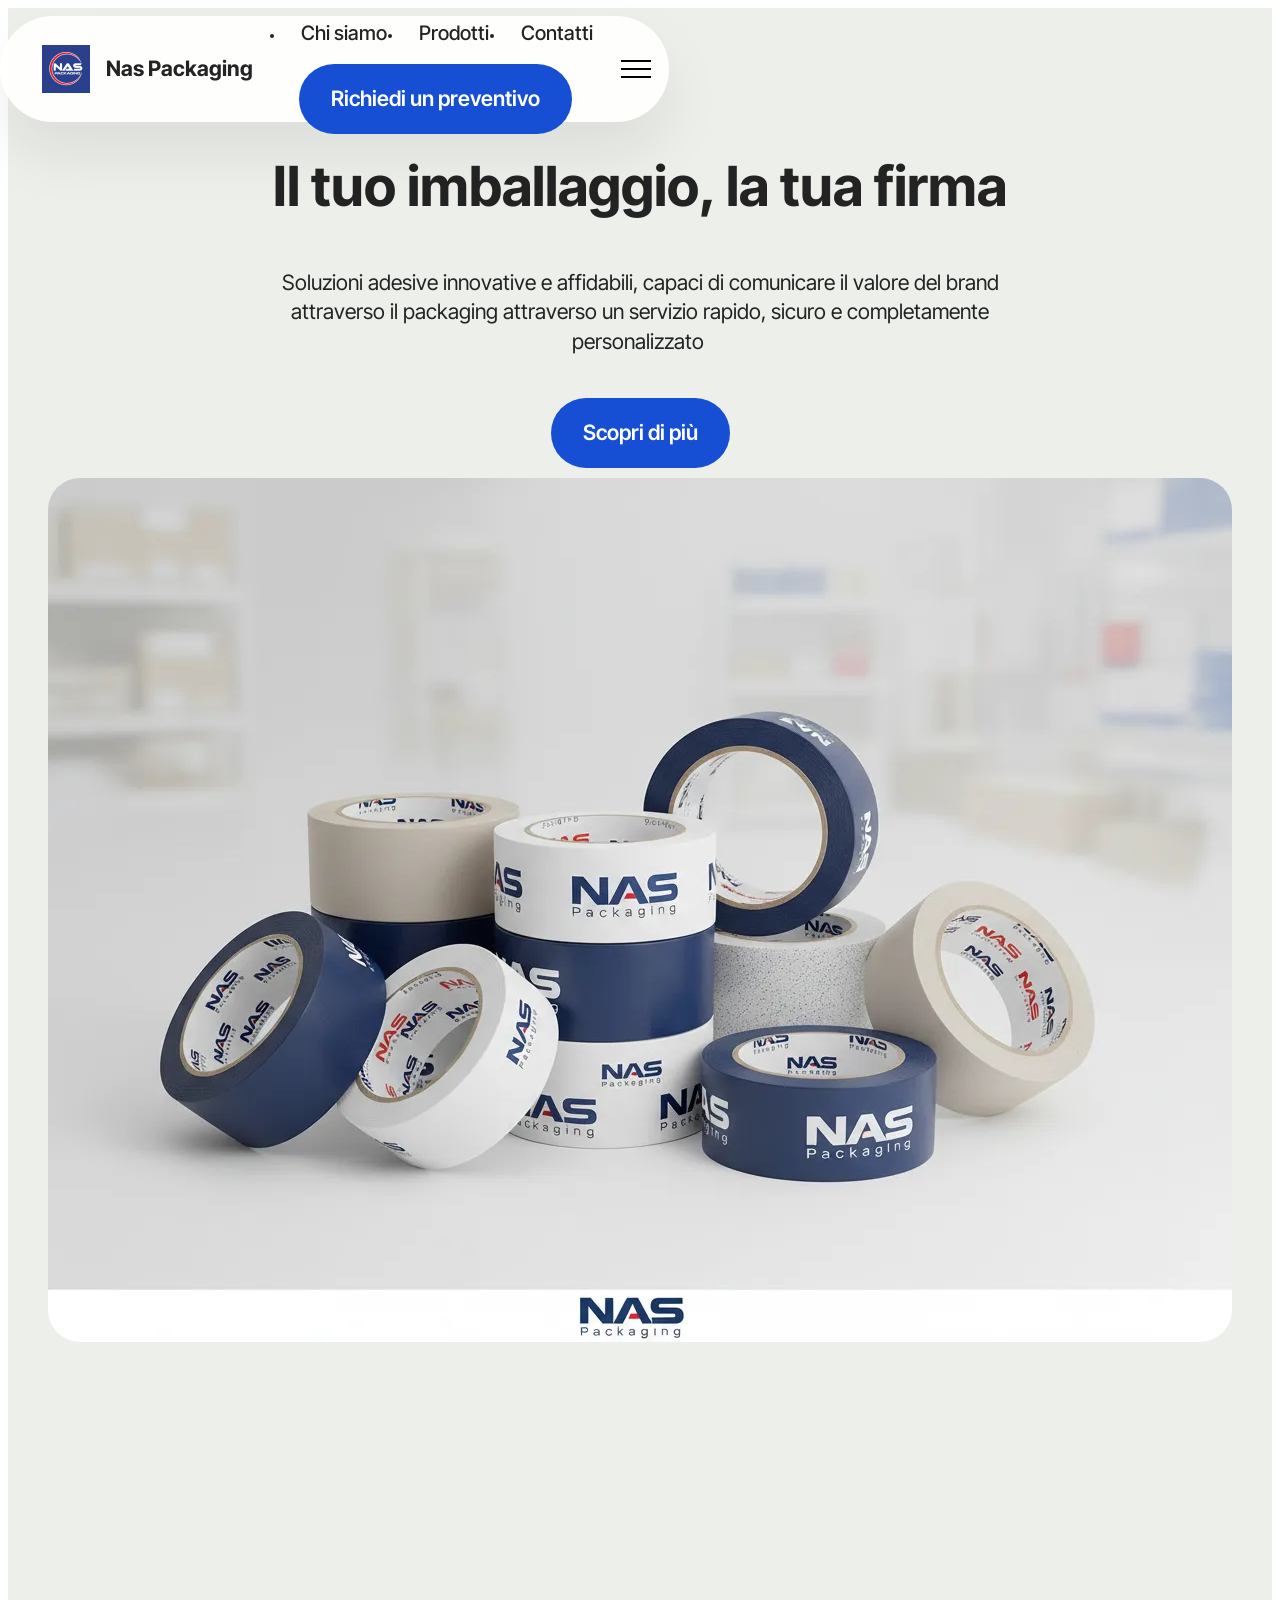
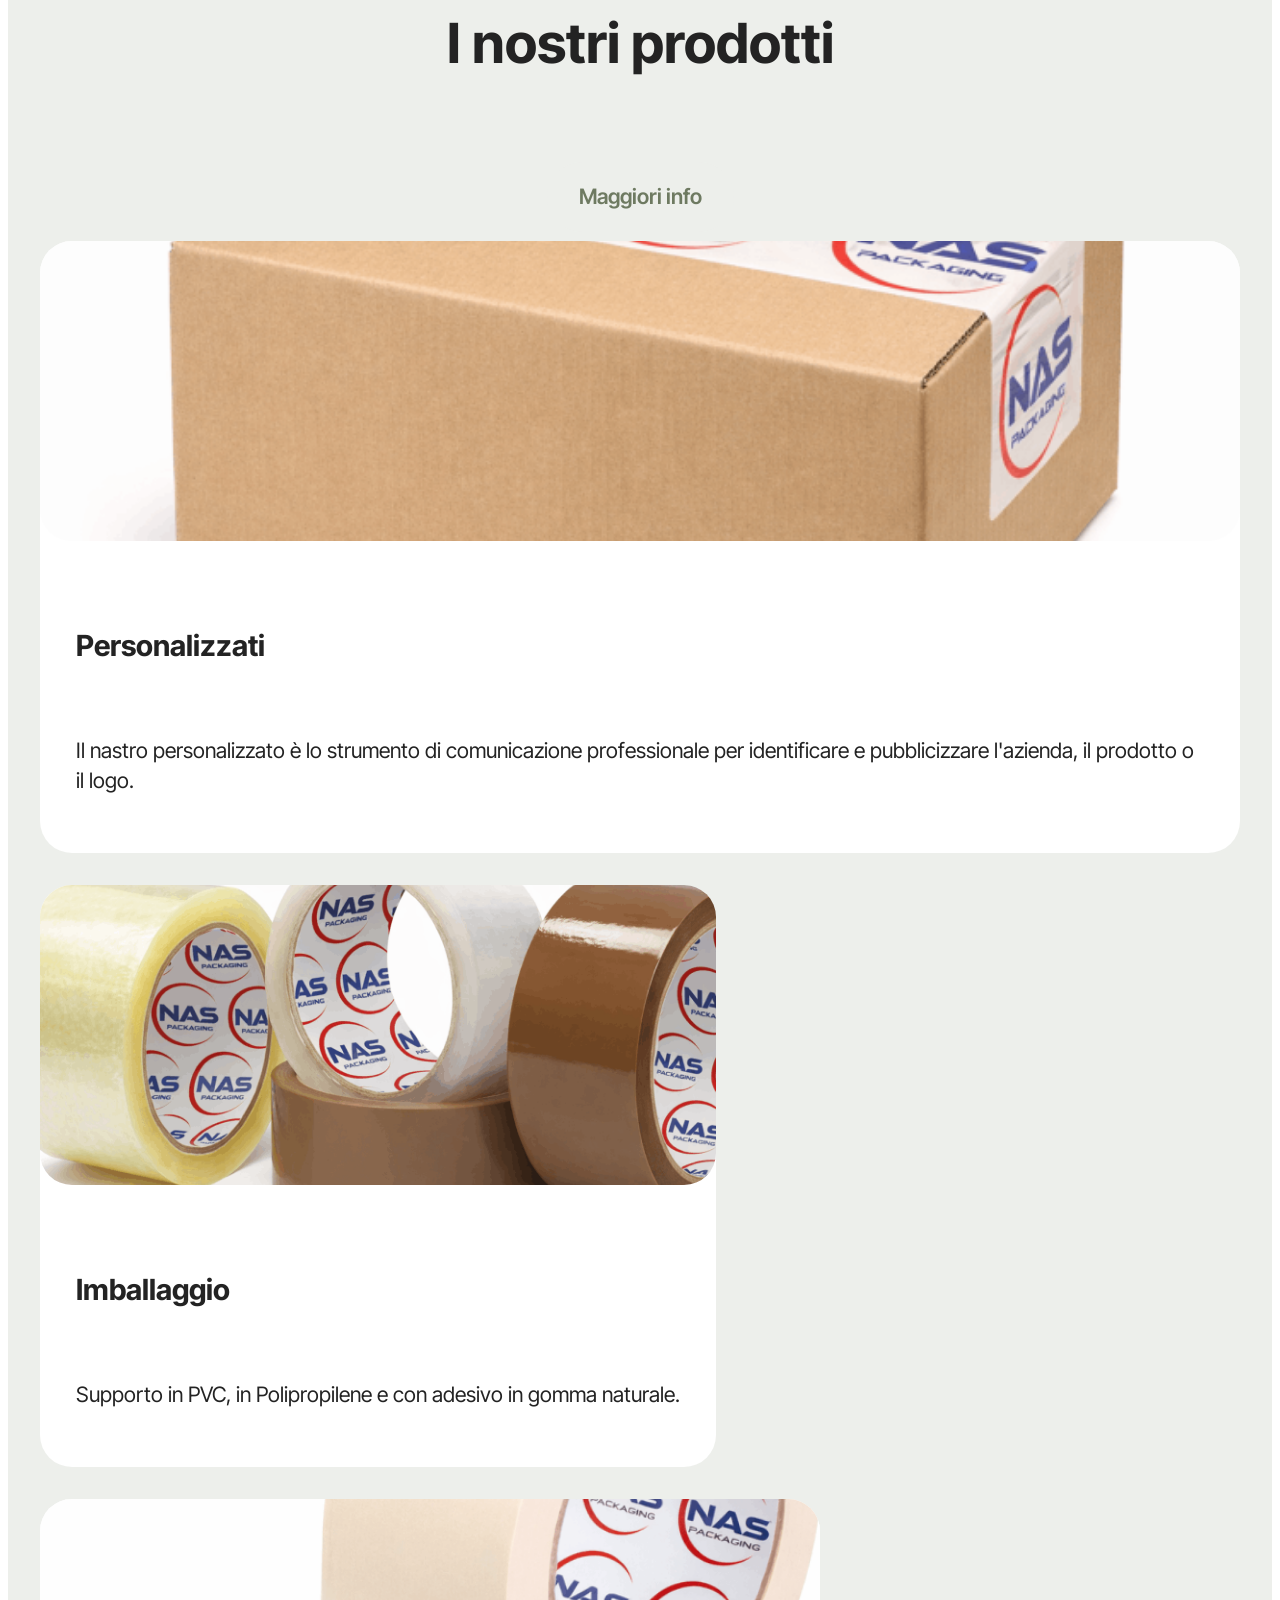
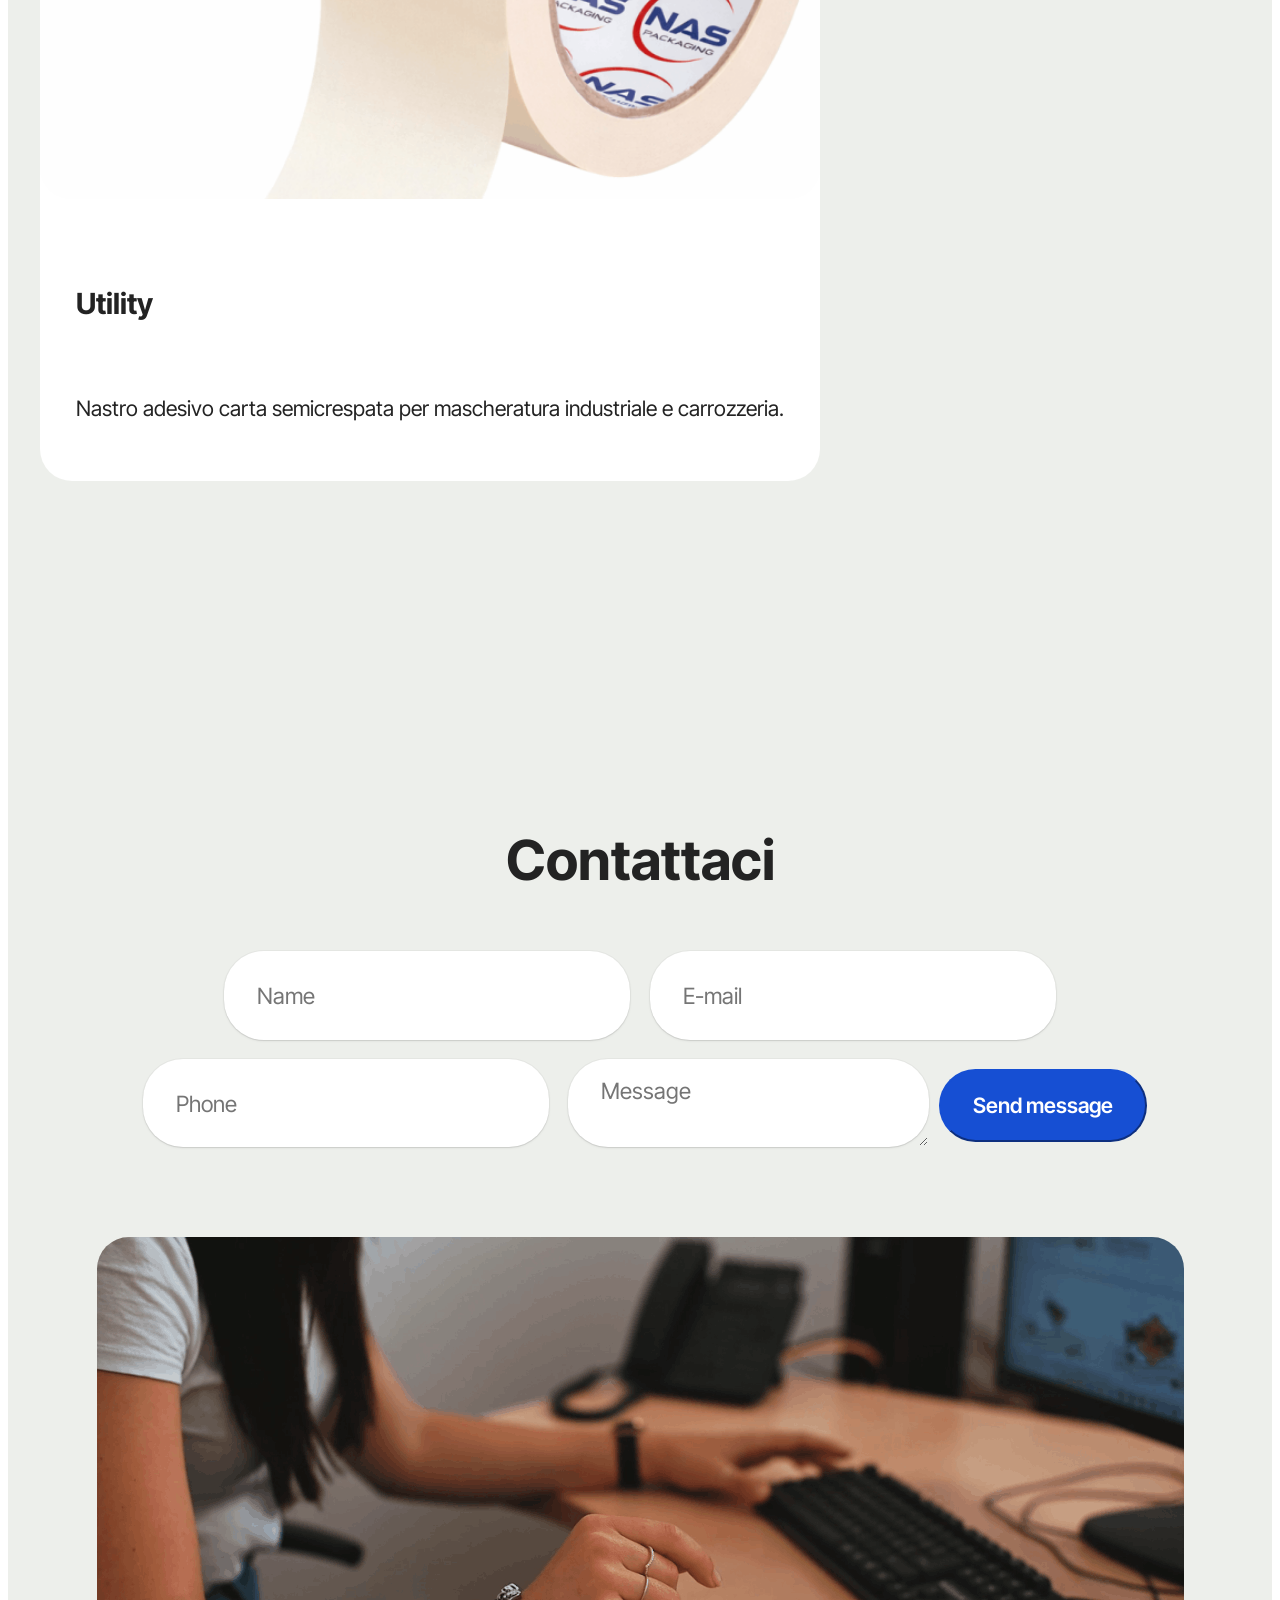
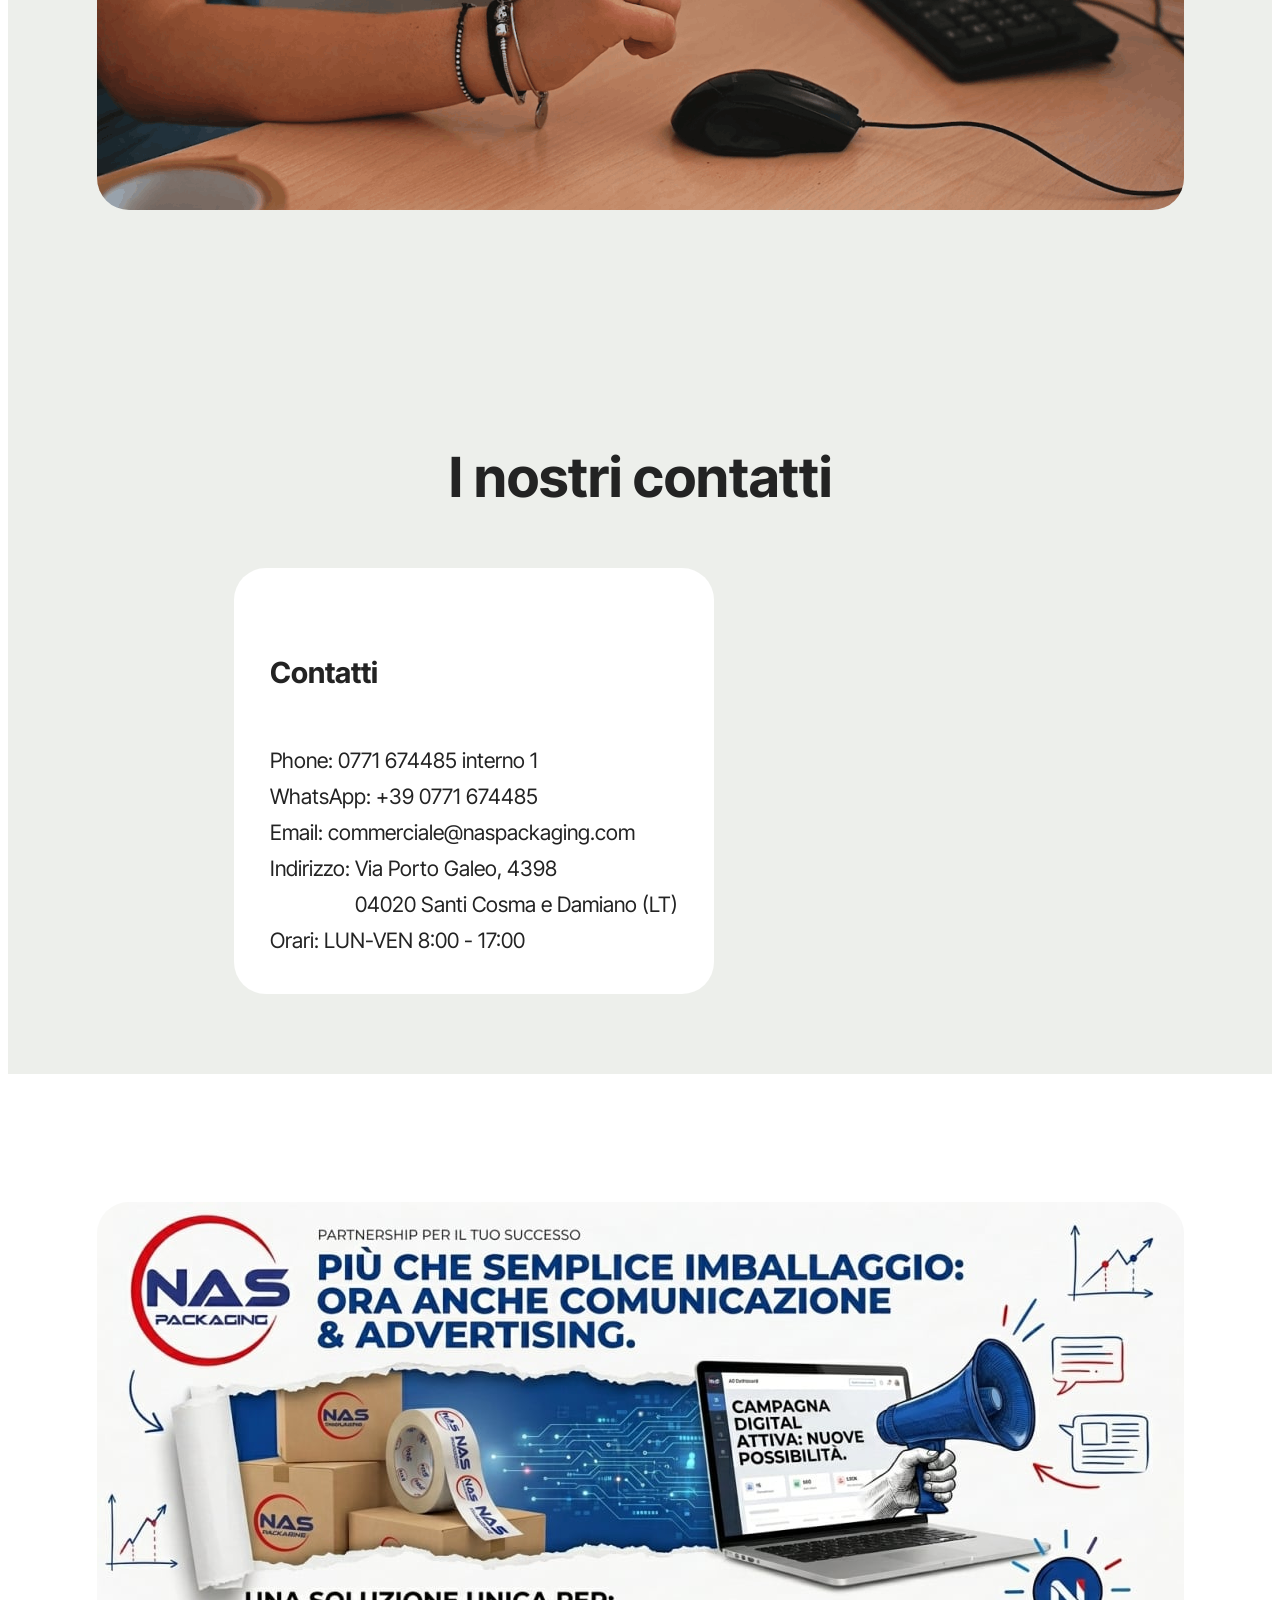
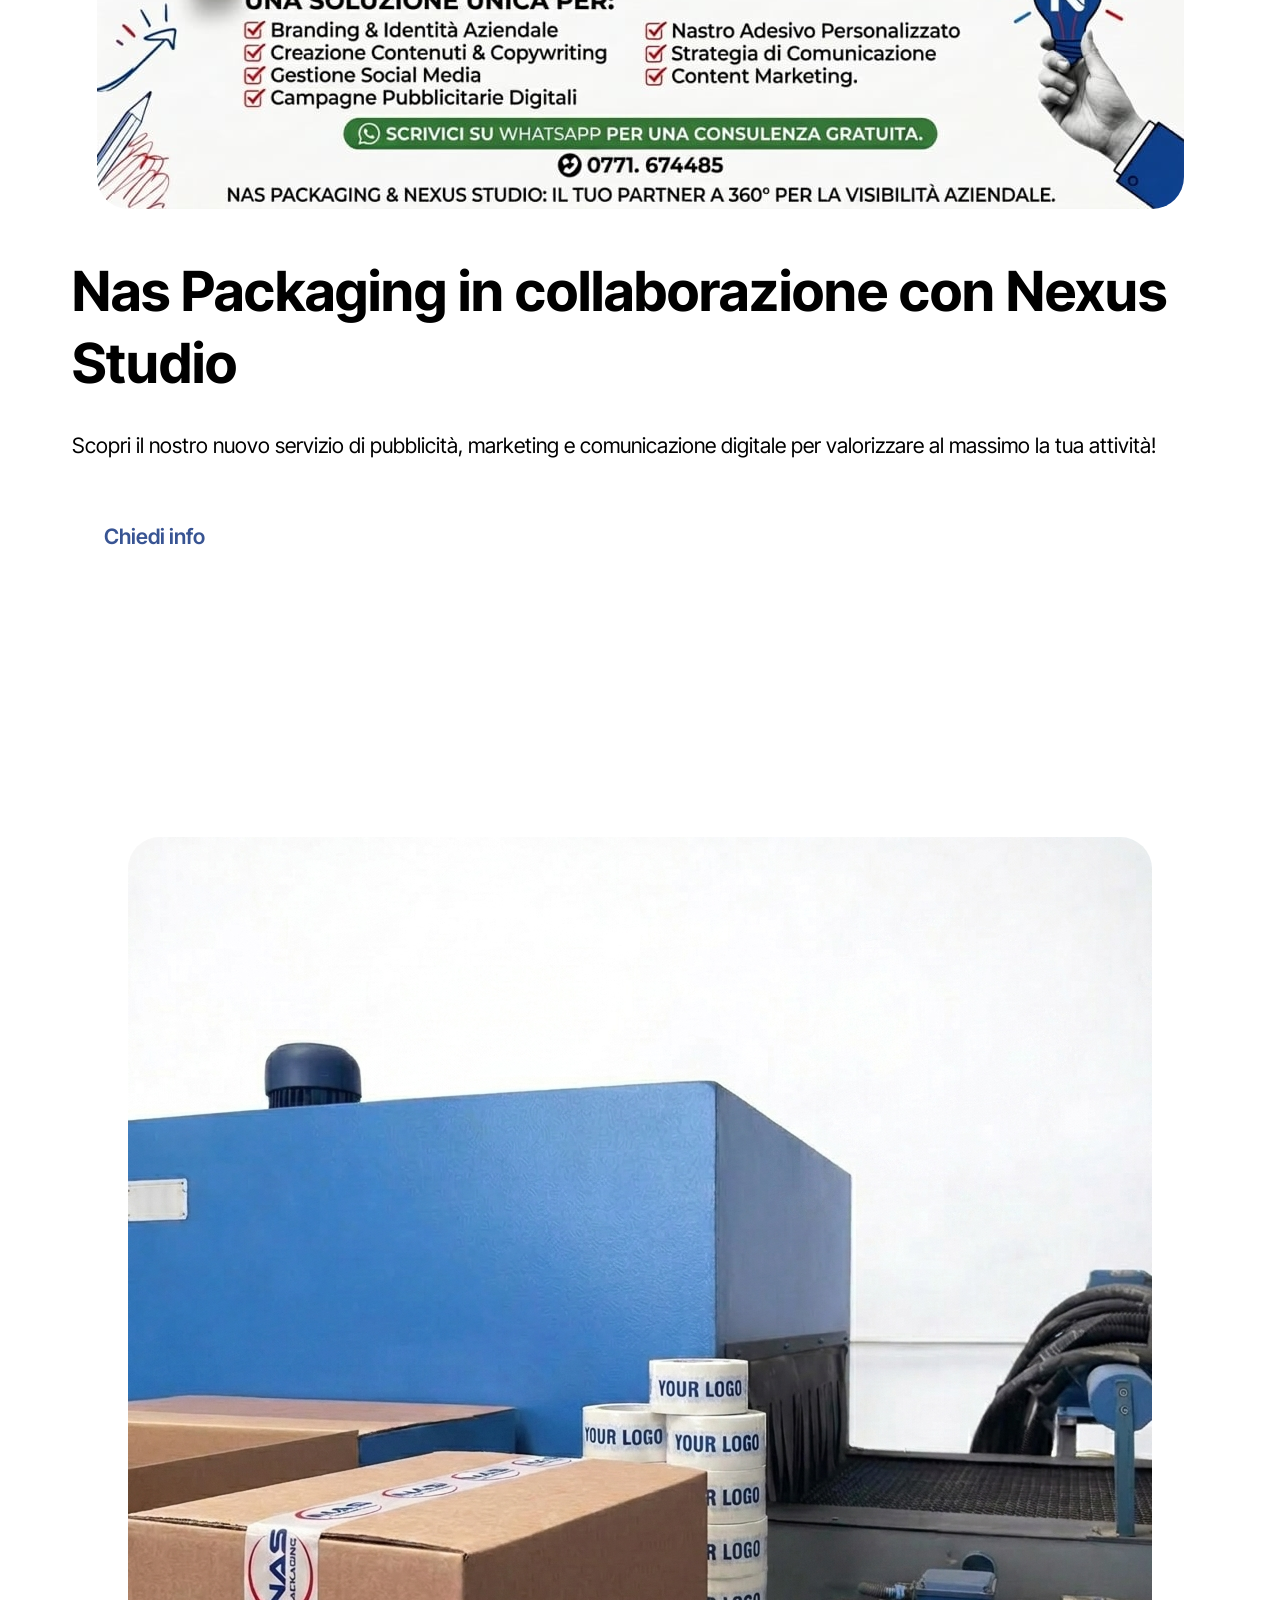
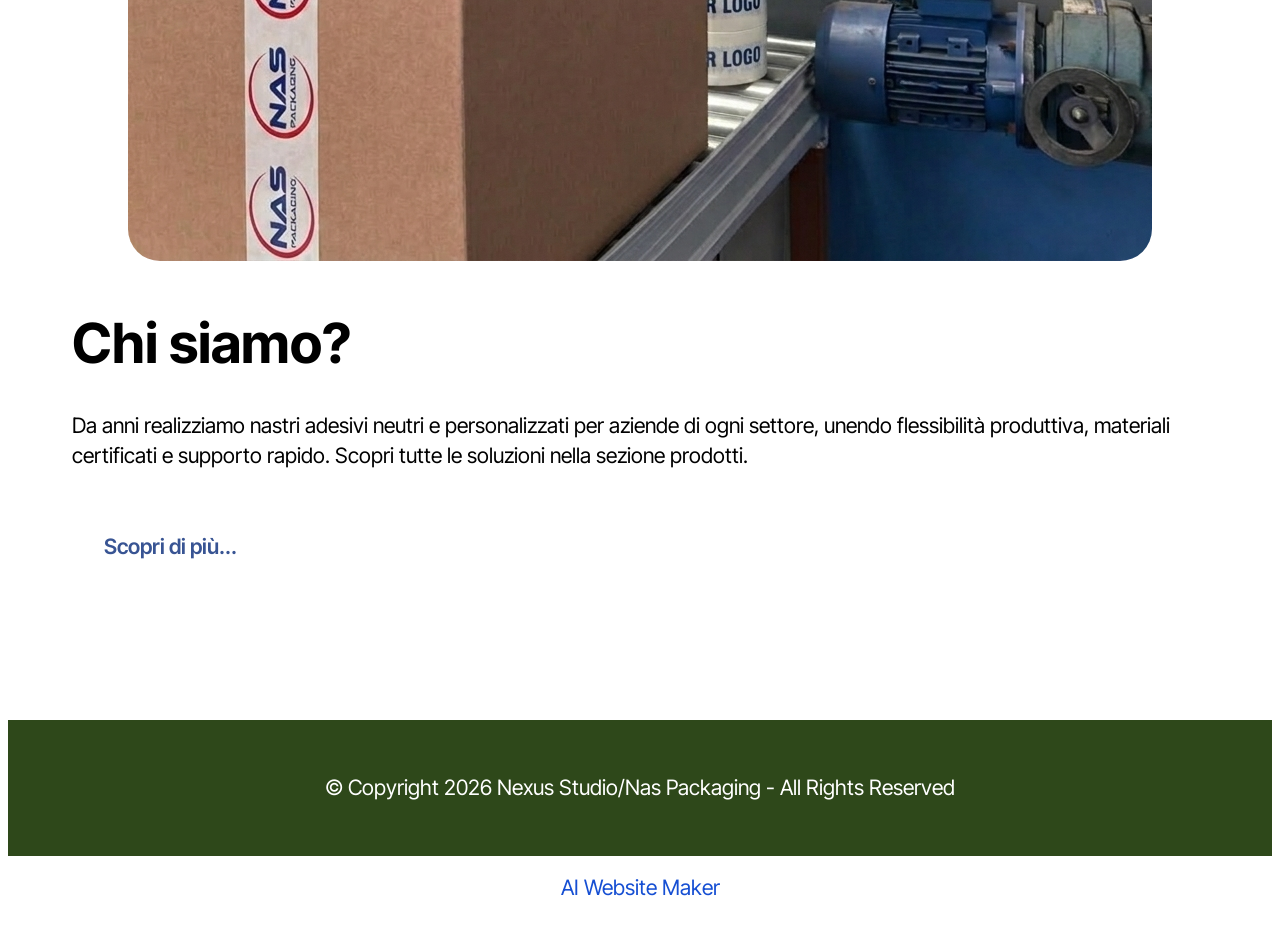
==== index.html @ 2e719d54 "Primo caricamento sito Mobirise" ====
<!DOCTYPE html>
<html  >
<head>
  <!-- Site made with Mobirise Website Builder v6.1.12, https://mobirise.com -->
  <meta charset="UTF-8">
  <meta http-equiv="X-UA-Compatible" content="IE=edge">
  <meta name="generator" content="Mobirise v6.1.12, mobirise.com">
  <meta name="viewport" content="width=device-width, initial-scale=1, minimum-scale=1">
  <link rel="shortcut icon" href="assets/images/chatgpt20image201220mag2020262016-15-17-96x96.png" type="image/x-icon">
  <meta name="description" content="">
  
  
  <title>Home</title>
  <link rel="stylesheet" href="assets/web/assets/mobirise-icons2/mobirise2.css">
  <link rel="stylesheet" href="assets/bootstrap/css/bootstrap.min.css">
  <link rel="stylesheet" href="assets/animatecss/animate.css">
  <link rel="stylesheet" href="assets/dropdown/css/style.css">
  <link rel="stylesheet" href="assets/theme/css/style.css">
  <link rel="preload" href="https://fonts.googleapis.com/css?family=Inter+Tight:100,200,300,400,500,600,700,800,900,100i,200i,300i,400i,500i,600i,700i,800i,900i&display=swap" as="style" onload="this.onload=null;this.rel='stylesheet'">
  <noscript><link rel="stylesheet" href="https://fonts.googleapis.com/css?family=Inter+Tight:100,200,300,400,500,600,700,800,900,100i,200i,300i,400i,500i,600i,700i,800i,900i&display=swap"></noscript>
  <link rel="preload" as="style" href="assets/mobirise/css/mbr-additional.css?v=V7DueJ"><link rel="stylesheet" href="assets/mobirise/css/mbr-additional.css?v=V7DueJ" type="text/css">

  
  
  
</head>
<body>
  
  <section data-bs-version="5.1" class="menu menu2 cid-tJS6tZXiPa" once="menu" id="menu02-0">
	

	<nav class="navbar navbar-dropdown navbar-fixed-top navbar-expand-lg">
		<div class="container">
			<div class="navbar-brand">
				<span class="navbar-logo">
					<a href="https://mobirise.com">
						<img src="assets/images/chatgpt20image201220mag2020262016-15-17-96x96.png" alt="Nas Packaging" style="height: 3rem;">
					</a>
				</span>
				<span class="navbar-caption-wrap"><a class="navbar-caption text-black text-primary display-4" href="index.html#header05-1">Nas Packaging</a></span>
			</div>
			<button class="navbar-toggler" type="button" data-toggle="collapse" data-bs-toggle="collapse" data-target="#navbarSupportedContent" data-bs-target="#navbarSupportedContent" aria-controls="navbarNavAltMarkup" aria-expanded="false" aria-label="Toggle navigation">
				<div class="hamburger">
					<span></span>
					<span></span>
					<span></span>
					<span></span>
				</div>
			</button>
			<div class="collapse navbar-collapse" id="navbarSupportedContent">
				<ul class="navbar-nav nav-dropdown" data-app-modern-menu="true"><li class="nav-item">
						<a class="nav-link link text-black text-primary display-4" href="index.html#article02-1y">Chi siamo</a>
					</li>
					<li class="nav-item">
						<a class="nav-link link text-black text-primary display-4" href="index.html#features06-1r" aria-expanded="false">Prodotti</a>
					</li>
					<li class="nav-item">
						<a class="nav-link link text-black text-primary display-4" href="index.html#contacts02-1u">Contatti</a>
					</li></ul>
				
				<div class="navbar-buttons mbr-section-btn"><a class="btn btn-primary display-4" href="mailto:commerciale@naspackaging.com?subject=Richiesta%20Preventivo">Richiedi un preventivo</a></div>
			</div>
		</div>
	</nav>
</section>

<section data-bs-version="5.1" class="header13 cid-vkDNcWaaiK" id="header13-1x">
  

  
  

  <div class="align-center container">
    <div class="row justify-content-center">
      <div class="col-md-12 mb-5 content-head">
        <h1 class="mbr-section-title mbr-fonts-style display-2"><strong>Il tuo imballaggio, la tua firma</strong></h1>
        <p class="mbr-text mbr-fonts-style mt-4 display-7">Soluzioni adesive innovative e affidabili, capaci di comunicare il valore del brand attraverso il packaging attraverso un servizio rapido, sicuro e completamente personalizzato&nbsp;</p>
        <div class="mbr-section-btn mt-4"><a class="btn btn-primary display-7" href="page2.html">Scopri di più</a></div>
      </div>
    </div>

    <div class="row justify-content-center">
      <div class="col-12 col-md-8">
        <img src="assets/images/nas-packaging-6a0489e323898.webp" alt="nas packaging" title="">
      </div>
    </div>
  </div>
</section>

<section data-bs-version="5.1" class="features6 start cid-vkDEp6YcIT" id="features06-1r">
	
	
	<div class="container">
		<div class="row justify-content-center">
			<div class="col-12 content-head">
				<div class="mbr-section-head mb-5">
					<h4 class="mbr-section-title mbr-fonts-style align-center mb-0 display-2"><strong>I nostri prodotti</strong></h4>
					
					<div class="mbr-section-btn item-footer mt-4"><a href="page2.html" class="btn item-btn btn-secondary display-7">Maggiori info</a></div>
				</div>
			</div>
		</div>
		<div class="row">
			<div class="item features-image col-12 col-md-6 col-lg-4">
				<div class="item-wrapper">
					<div class="item-img">
						<img src="assets/images/unnamed203-703x513.png" alt="Nastri adesivi">
					</div>
					<div class="item-content">
						<h5 class="item-title mbr-fonts-style display-5"><strong>Personalizzati</strong></h5>
						<p class="mbr-text mbr-fonts-style display-7">Il nastro personalizzato è lo strumento di comunicazione professionale per identificare e pubblicizzare l'azienda, il prodotto o il logo.</p>
						
					</div>
				</div>
			</div>
			<div class="item features-image col-12 col-md-6 col-lg-4">
				<div class="item-wrapper">
					<div class="item-img">
						<img src="assets/images/unnamed202-703x597.png" alt="Nas Packaging">
					</div>
					<div class="item-content">
						<h5 class="item-title mbr-fonts-style display-5"><strong>Imballaggio</strong></h5>
						<p class="mbr-text mbr-fonts-style display-7">Supporto in PVC, in Polipropilene e con adesivo in gomma naturale.</p>
						
					</div>
				</div>
			</div>
			<div class="item features-image col-12 col-md-6 col-lg-4">
				<div class="item-wrapper">
					<div class="item-img">
						<img src="assets/images/unnamed204-703x763.png" alt="Nas Packaging">
					</div>
					<div class="item-content">
						<h5 class="item-title mbr-fonts-style display-5"><strong>Utility</strong></h5>
						<p class="mbr-text mbr-fonts-style display-7">Nastro adesivo carta semicrespata per mascheratura industriale e carrozzeria.<br>
						</p>
						
					</div>
				</div>
			</div>
		</div>
	</div>
</section>

<section data-bs-version="5.1" class="form03 cid-vkDy3TyvFi" id="form03-1q">
    

    

    <div class="container">
        <div class="row justify-content-center align-items-center main-row">
            <div class="col-12 col-lg item-wrapper">
                <div class="mbr-section-head mb-5">
                    <h3 class="mbr-section-title mbr-fonts-style align-center mb-0 display-2">
                        <strong>Contattaci</strong></h3>
                    
                </div>
                <div class="col-lg-12 mx-auto mbr-form" data-form-type="formoid">
                    <form action="https://mobirise.eu/" method="POST" class="mbr-form form-with-styler" data-form-title="Form Name"><input type="hidden" name="email" data-form-email="true" value="i04HpbtlGn8A8dQqkC5t7dfrOwHngbmhtR7U0/ZCiB1xMfkyWo7Uty0VnP73gRQvwGp5DRz6E5YE6IOcYhu44sQ67A8yZW3CxOLWYwMmZoig2znCa4YBiydWDTRSKv41">
                        <div class="row">
                            <div hidden="hidden" data-form-alert="" class="alert alert-success col-12">Grazie per averci contattato, risponderemo al più presto!</div>
                            <div hidden="hidden" data-form-alert-danger="" class="alert alert-danger col-12">
                                Oops...! some problem!
                            </div>
                        </div>
                        <div class="dragArea row">
                            <div class="col-md col-sm-12 form-group mb-3 mb-3" data-for="name">
                                <input type="text" name="name" placeholder="Name" data-form-field="name" class="form-control" value="" id="name-form03-1q">
                            </div>
                            <div class="col-md col-sm-12 form-group mb-3 mb-3" data-for="email">
                                <input type="email" name="email" placeholder="E-mail" data-form-field="email" class="form-control" value="" id="email-form03-1q">
                            </div>
                            <div class="col-12 form-group mb-3 mb-3" data-for="phone">
                                <input type="tel" name="phone" placeholder="Phone" data-form-field="phone" class="form-control" value="" id="phone-form03-1q">
                            </div>
                            <div class="col-12 form-group mb-3 mb-3" data-for="textarea">
                                <textarea name="textarea" placeholder="Message" data-form-field="textarea" class="form-control" id="textarea-form03-1q"></textarea>
                            </div>
                            <div class="col-auto align-center mbr-section-btn">
                              <button type="submit" class="w-100 btn btn-primary display-7">Send message</button>
                            </div>
                        </div>
                    </form>
                </div>


            </div>
            <div class="col-12 col-lg-6">
                <div class="image-wrapper">
                    <img class="w-100" src="assets/images/screenshot202026-02-0620155436-1087x573.png" alt="nas packaging">
                </div>
            </div>

        </div>
    </div>
</section>

<section data-bs-version="5.1" class="contacts02 map1 cid-vkDLgRwr2Q" id="contacts02-1u">

    

    
    <div class="container">
        <div class="row justify-content-center">
            <div class="col-12 content-head">
                <div class="mbr-section-head mb-5">
                    <h3 class="mbr-section-title mbr-fonts-style align-center mb-0 display-2"><strong>I nostri contatti</strong></h3>
                    
                </div>
            </div>
        </div>
        <div class="row justify-content-center">
            <div class="card col-12 col-md-12 col-lg-6">
                <div class="card-wrapper">
                    <div class="text-wrapper">
                        <h5 class="cardTitle mbr-fonts-style mb-2 display-5"><strong>Contatti</strong></h5>
                        <ul class="list mbr-fonts-style display-7">
                            <li class="mbr-text item-wrap">Phone: 0771 674485 interno 1</li>
                            <li class="mbr-text item-wrap">WhatsApp: +39 0771 674485</li>
                            <li class="mbr-text item-wrap">Email: commerciale@naspackaging.com</li>
                            <li class="mbr-text item-wrap">Indirizzo: Via Porto Galeo, 4398&nbsp;<br>&nbsp; &nbsp; &nbsp; &nbsp; &nbsp; &nbsp; &nbsp; &nbsp; &nbsp;04020 Santi Cosma e Damiano (LT)</li>
                            <li class="mbr-text item-wrap">Orari: LUN-VEN 8:00 - 17:00</li>
                        </ul>
                    </div>
                </div>
            </div>
            <div class="map-wrapper col-md-12 col-lg-6">
                <div class="google-map"><iframe frameborder="0" style="border:0" src="https://www.google.com/maps/embed?pb=!1m14!1m8!1m3!1d6045.3003145248895!2d-73.9884657!3d40.7477229!3m2!1i1024!2i768!4f13.1!3m3!1m2!1s0x89c259a9ac1f1b85%3A0x7e33d1c0e7af3be4!2zMzUwIDV0aCBBdmUsIE5ldyBZb3JrLCBOWSAxMDExOCwg0KHQqNCQ!5e0!3m2!1sru!2sru!4v1689597362021!5m2!1sen!2sen" allowfullscreen=""></iframe></div>
            </div>
        </div>
    </div>
</section>

<section data-bs-version="5.1" class="start article4 cid-vkHJPsbRDw" id="article04-2d">
	

	
	

	<div class="container">
		<div class="row justify-content-center">
			<div class="col-12 col-md-12 col-lg-6 image-wrapper">
				<img class="w-100" src="assets/images/nas-packaging-expands-services-202605181153-1087x607.jpg" alt="Mobirise Website Builder">
			</div>
			<div class="col-12 col-md-12 col-lg">
				<div class="text-wrapper align-left">
					<h1 class="mbr-section-title mbr-fonts-style mb-4 display-2"><strong>Nas Packaging in collaborazione con Nexus Studio</strong></h1>
					<p class="mbr-text mbr-fonts-style mb-4 display-7">Scopri il nostro nuovo servizio di pubblicità, marketing e comunicazione digitale per valorizzare al massimo la tua attività!</p>
					<div class="mbr-section-btn mt-3"><a class="btn btn-lg btn-success-outline display-7" href="https://wa.me/39 3298985670">Chiedi info</a></div>
				</div>
			</div>
		</div>
	</div>
</section>

<section data-bs-version="5.1" class="start article2 cid-vkDNK1xmsG" id="article02-1y">
	

	
	

	<div class="container">
		<div class="row justify-content-center">
			<div class="col-12 col-md-12 col-lg-6 image-wrapper">
				<img class="w-100" src="assets/images/nas-packaging-post.png-202605181438.webp" alt="Nas Packaging">
			</div>
			<div class="col-12 col-md-12 col-lg">
				<div class="text-wrapper align-left">
					<h1 class="mbr-section-title mbr-fonts-style mb-4 display-2"><strong>Chi siamo?</strong></h1>
					<p class="mbr-text align-left mbr-fonts-style mb-4 display-7">Da anni realizziamo nastri adesivi neutri e personalizzati per aziende di ogni settore, unendo flessibilità produttiva, materiali certificati e supporto rapido. Scopri tutte le soluzioni nella sezione prodotti.</p>
					<div class="mbr-section-btn align-left mt-3"><a class="btn btn-success-outline display-7" href="page1.html">Scopri di più...</a></div>
				</div>
			</div>
		</div>
	</div>
</section>

<section data-bs-version="5.1" class="footer4 cid-vkHJur8aLI" once="footers" id="footer04-2c">

    

    

    <div class="container">
        <div class="media-container-row align-center mbr-white">
            <div class="col-12">
                <p class="mbr-text mb-0 mbr-fonts-style display-7">
                    © Copyright 2026 Nexus Studio/Nas Packaging - All Rights Reserved
                </p>
            </div>
        </div>
    </div>
</section><section class="display-7" style="padding: 0;align-items: center;justify-content: center;flex-wrap: wrap;    align-content: center;display: flex;position: relative;height: 4rem;"><a href="https://mobiri.se/" style="flex: 1 1;height: 4rem;position: absolute;width: 100%;z-index: 1;"><img alt="" style="height: 4rem;" src="[data-uri]"></a><p style="margin: 0;text-align: center;" class="display-7">&#8204;</p><a style="z-index:1" href="https://mobirise.com/builder/ai-website-maker.html">AI Website Maker</a></section><script src="assets/bootstrap/js/bootstrap.bundle.min.js"></script>  <script src="assets/smoothscroll/smooth-scroll.js"></script>  <script src="assets/ytplayer/index.js"></script>  <script src="assets/dropdown/js/navbar-dropdown.js"></script>  <script src="assets/theme/js/script.js"></script>  <script src="assets/formoid/formoid.min.js"></script>  
  
  
  <input name="animation" type="hidden">
  </body>
</html>
---- assets/web/assets/mobirise-icons2/mobirise2.css ----
@font-face {
  font-family: 'Moririse2';
  font-display: swap;
  src:  url('mobirise2.eot?f2bix4');
  src:  url('mobirise2.eot?f2bix4#iefix') format('embedded-opentype'),
    url('mobirise2.woff2?f2bix4') format('woff2'),
    url('mobirise2.woff?f2bix4') format('woff'),
    url('mobirise2.ttf?f2bix4') format('truetype'),
    url('mobirise2.svg?f2bix4#mobirise2') format('svg');
  font-weight: normal;
  font-style: normal;
}

[class^="mobi-"], [class*=" mobi-"] {
  /* use !important to prevent issues with browser extensions that change fonts */
  font-family: 'Moririse2' !important;
  speak: none;
  font-style: normal;
  font-weight: normal;
  font-variant: normal;
  text-transform: none;
  line-height: 1;

  /* Better Font Rendering =========== */
  -webkit-font-smoothing: antialiased;
  -moz-osx-font-smoothing: grayscale;
}

.mobi-mbri-add-submenu:before {
  content: "\e900";
}
.mobi-mbri-alert:before {
  content: "\e901";
}
.mobi-mbri-align-center:before {
  content: "\e902";
}
.mobi-mbri-align-justify:before {
  content: "\e903";
}
.mobi-mbri-align-left:before {
  content: "\e904";
}
.mobi-mbri-align-right:before {
  content: "\e905";
}
.mobi-mbri-android:before {
  content: "\e906";
}
.mobi-mbri-apple:before {
  content: "\e907";
}
.mobi-mbri-arrow-down:before {
  content: "\e908";
}
.mobi-mbri-arrow-next:before {
  content: "\e909";
}
.mobi-mbri-arrow-prev:before {
  content: "\e90a";
}
.mobi-mbri-arrow-up:before {
  content: "\e90b";
}
.mobi-mbri-bold:before {
  content: "\e90c";
}
.mobi-mbri-bookmark:before {
  content: "\e90d";
}
.mobi-mbri-bootstrap:before {
  content: "\e90e";
}
.mobi-mbri-briefcase:before {
  content: "\e90f";
}
.mobi-mbri-browse:before {
  content: "\e910";
}
.mobi-mbri-bulleted-list:before {
  content: "\e911";
}
.mobi-mbri-calendar:before {
  content: "\e912";
}
.mobi-mbri-camera:before {
  content: "\e913";
}
.mobi-mbri-cart-add:before {
  content: "\e914";
}
.mobi-mbri-cart-full:before {
  content: "\e915";
}
.mobi-mbri-cash:before {
  content: "\e916";
}
.mobi-mbri-change-style:before {
  content: "\e917";
}
.mobi-mbri-chat:before {
  content: "\e918";
}
.mobi-mbri-clock:before {
  content: "\e919";
}
.mobi-mbri-close:before {
  content: "\e91a";
}
.mobi-mbri-cloud:before {
  content: "\e91b";
}
.mobi-mbri-code:before {
  content: "\e91c";
}
.mobi-mbri-contact-form:before {
  content: "\e91d";
}
.mobi-mbri-credit-card:before {
  content: "\e91e";
}
.mobi-mbri-cursor-click:before {
  content: "\e91f";
}
.mobi-mbri-cust-feedback:before {
  content: "\e920";
}
.mobi-mbri-database:before {
  content: "\e921";
}
.mobi-mbri-delivery:before {
  content: "\e922";
}
.mobi-mbri-desktop:before {
  content: "\e923";
}
.mobi-mbri-devices:before {
  content: "\e924";
}
.mobi-mbri-down:before {
  content: "\e925";
}
.mobi-mbri-download-2:before {
  content: "\e926";
}
.mobi-mbri-download:before {
  content: "\e927";
}
.mobi-mbri-drag-n-drop-2:before {
  content: "\e928";
}
.mobi-mbri-drag-n-drop:before {
  content: "\e929";
}
.mobi-mbri-edit-2:before {
  content: "\e92a";
}
.mobi-mbri-edit:before {
  content: "\e92b";
}
.mobi-mbri-error:before {
  content: "\e92c";
}
.mobi-mbri-extension:before {
  content: "\e92d";
}
.mobi-mbri-features:before {
  content: "\e92e";
}
.mobi-mbri-file:before {
  content: "\e92f";
}
.mobi-mbri-flag:before {
  content: "\e930";
}
.mobi-mbri-folder:before {
  content: "\e931";
}
.mobi-mbri-gift:before {
  content: "\e932";
}
.mobi-mbri-github:before {
  content: "\e933";
}
.mobi-mbri-globe-2:before {
  content: "\e934";
}
.mobi-mbri-globe:before {
  content: "\e935";
}
.mobi-mbri-growing-chart:before {
  content: "\e936";
}
.mobi-mbri-hearth:before {
  content: "\e937";
}
.mobi-mbri-help:before {
  content: "\e938";
}
.mobi-mbri-home:before {
  content: "\e939";
}
.mobi-mbri-hot-cup:before {
  content: "\e93a";
}
.mobi-mbri-idea:before {
  content: "\e93b";
}
.mobi-mbri-image-gallery:before {
  content: "\e93c";
}
.mobi-mbri-image-slider:before {
  content: "\e93d";
}
.mobi-mbri-info:before {
  content: "\e93e";
}
.mobi-mbri-italic:before {
  content: "\e93f";
}
.mobi-mbri-key:before {
  content: "\e940";
}
.mobi-mbri-laptop:before {
  content: "\e941";
}
.mobi-mbri-layers:before {
  content: "\e942";
}
.mobi-mbri-left-right:before {
  content: "\e943";
}
.mobi-mbri-left:before {
  content: "\e944";
}
.mobi-mbri-letter:before {
  content: "\e945";
}
.mobi-mbri-like:before {
  content: "\e946";
}
.mobi-mbri-link:before {
  content: "\e947";
}
.mobi-mbri-lock:before {
  content: "\e948";
}
.mobi-mbri-login:before {
  content: "\e949";
}
.mobi-mbri-logout:before {
  content: "\e94a";
}
.mobi-mbri-magic-stick:before {
  content: "\e94b";
}
.mobi-mbri-map-pin:before {
  content: "\e94c";
}
.mobi-mbri-menu:before {
  content: "\e94d";
}
.mobi-mbri-mobile-2:before {
  content: "\e94e";
}
.mobi-mbri-mobile-horizontal:before {
  content: "\e94f";
}
.mobi-mbri-mobile:before {
  content: "\e950";
}
.mobi-mbri-mobirise:before {
  content: "\e951";
}
.mobi-mbri-more-horizontal:before {
  content: "\e952";
}
.mobi-mbri-more-vertical:before {
  content: "\e953";
}
.mobi-mbri-music:before {
  content: "\e954";
}
.mobi-mbri-new-file:before {
  content: "\e955";
}
.mobi-mbri-numbered-list:before {
  content: "\e956";
}
.mobi-mbri-opened-folder:before {
  content: "\e957";
}
.mobi-mbri-pages:before {
  content: "\e958";
}
.mobi-mbri-paper-plane:before {
  content: "\e959";
}
.mobi-mbri-paperclip:before {
  content: "\e95a";
}
.mobi-mbri-phone:before {
  content: "\e95b";
}
.mobi-mbri-photo:before {
  content: "\e95c";
}
.mobi-mbri-photos:before {
  content: "\e95d";
}
.mobi-mbri-pin:before {
  content: "\e95e";
}
.mobi-mbri-play:before {
  content: "\e95f";
}
.mobi-mbri-plus:before {
  content: "\e960";
}
.mobi-mbri-preview:before {
  content: "\e961";
}
.mobi-mbri-print:before {
  content: "\e962";
}
.mobi-mbri-protect:before {
  content: "\e963";
}
.mobi-mbri-question:before {
  content: "\e964";
}
.mobi-mbri-quote-left:before {
  content: "\e965";
}
.mobi-mbri-quote-right:before {
  content: "\e966";
}
.mobi-mbri-redo:before {
  content: "\e967";
}
.mobi-mbri-refresh:before {
  content: "\e968";
}
.mobi-mbri-responsive-2:before {
  content: "\e969";
}
.mobi-mbri-responsive:before {
  content: "\e96a";
}
.mobi-mbri-right:before {
  content: "\e96b";
}
.mobi-mbri-rocket:before {
  content: "\e96c";
}
.mobi-mbri-sad-face:before {
  content: "\e96d";
}
.mobi-mbri-sale:before {
  content: "\e96e";
}
.mobi-mbri-save:before {
  content: "\e96f";
}
.mobi-mbri-search:before {
  content: "\e970";
}
.mobi-mbri-setting-2:before {
  content: "\e971";
}
.mobi-mbri-setting-3:before {
  content: "\e972";
}
.mobi-mbri-setting:before {
  content: "\e973";
}
.mobi-mbri-share:before {
  content: "\e974";
}
.mobi-mbri-shopping-bag:before {
  content: "\e975";
}
.mobi-mbri-shopping-basket:before {
  content: "\e976";
}
.mobi-mbri-shopping-cart:before {
  content: "\e977";
}
.mobi-mbri-sites:before {
  content: "\e978";
}
.mobi-mbri-smile-face:before {
  content: "\e979";
}
.mobi-mbri-speed:before {
  content: "\e97a";
}
.mobi-mbri-star:before {
  content: "\e97b";
}
.mobi-mbri-success:before {
  content: "\e97c";
}
.mobi-mbri-sun:before {
  content: "\e97d";
}
.mobi-mbri-sun2:before {
  content: "\e97e";
}
.mobi-mbri-tablet-vertical:before {
  content: "\e97f";
}
.mobi-mbri-tablet:before {
  content: "\e980";
}
.mobi-mbri-target:before {
  content: "\e981";
}
.mobi-mbri-timer:before {
  content: "\e982";
}
.mobi-mbri-to-ftp:before {
  content: "\e983";
}
.mobi-mbri-to-local-drive:before {
  content: "\e984";
}
.mobi-mbri-touch-swipe:before {
  content: "\e985";
}
.mobi-mbri-touch:before {
  content: "\e986";
}
.mobi-mbri-trash:before {
  content: "\e987";
}
.mobi-mbri-underline:before {
  content: "\e988";
}
.mobi-mbri-undo:before {
  content: "\e989";
}
.mobi-mbri-unlink:before {
  content: "\e98a";
}
.mobi-mbri-unlock:before {
  content: "\e98b";
}
.mobi-mbri-up-down:before {
  content: "\e98c";
}
.mobi-mbri-up:before {
  content: "\e98d";
}
.mobi-mbri-update:before {
  content: "\e98e";
}
.mobi-mbri-upload-2:before {
  content: "\e98f";
}
.mobi-mbri-upload:before {
  content: "\e990";
}
.mobi-mbri-user-2:before {
  content: "\e991";
}
.mobi-mbri-user:before {
  content: "\e992";
}
.mobi-mbri-users:before {
  content: "\e993";
}
.mobi-mbri-video-play:before {
  content: "\e994";
}
.mobi-mbri-video:before {
  content: "\e995";
}
.mobi-mbri-watch:before {
  content: "\e996";
}
.mobi-mbri-website-theme-2:before {
  content: "\e997";
}
.mobi-mbri-website-theme:before {
  content: "\e998";
}
.mobi-mbri-wifi:before {
  content: "\e999";
}
.mobi-mbri-windows:before {
  content: "\e99a";
}
.mobi-mbri-zoom-in:before {
  content: "\e99b";
}
.mobi-mbri-zoom-out:before {
  content: "\e99c";
}
---- assets/dropdown/css/style.css ----
.navbar-dropdown {
  left: 0;
  padding: 0;
  position: absolute;
  right: 0;
  top: 0;
  transition: all 0.45s ease;
  z-index: 1030;
  background: #282828; }
  .navbar-dropdown .navbar-logo {
    margin-right: 0.8rem;
    transition: margin 0.3s ease-in-out;
    vertical-align: middle; }
    .navbar-dropdown .navbar-logo img {
      height: 3.125rem;
      transition: all 0.3s ease-in-out; }
    .navbar-dropdown .navbar-logo.mbr-iconfont {
      font-size: 3.125rem;
      line-height: 3.125rem; }
  .navbar-dropdown .navbar-caption {
    font-weight: 700;
    white-space: normal;
    vertical-align: -4px;
    line-height: 3.125rem !important; }
    .navbar-dropdown .navbar-caption, .navbar-dropdown .navbar-caption:hover {
      color: inherit;
      text-decoration: none; }
  .navbar-dropdown .mbr-iconfont + .navbar-caption {
    vertical-align: -1px; }
  .navbar-dropdown.navbar-fixed-top {
    position: fixed; }
  .navbar-dropdown .navbar-brand span {
    vertical-align: -4px; }
  .navbar-dropdown.bg-color.transparent {
    background: none; }
  .navbar-dropdown.navbar-short .navbar-brand {
    padding: 0.625rem 0; }
    .navbar-dropdown.navbar-short .navbar-brand span {
      vertical-align: -1px; }
  .navbar-dropdown.navbar-short .navbar-caption {
    line-height: 2.375rem !important;
    vertical-align: -2px; }
  .navbar-dropdown.navbar-short .navbar-logo {
    margin-right: 0.5rem; }
    .navbar-dropdown.navbar-short .navbar-logo img {
      height: 2.375rem; }
    .navbar-dropdown.navbar-short .navbar-logo.mbr-iconfont {
      font-size: 2.375rem;
      line-height: 2.375rem; }
  .navbar-dropdown.navbar-short .mbr-table-cell {
    height: 3.625rem; }
  .navbar-dropdown .navbar-close {
    left: 0.6875rem;
    position: fixed;
    top: 0.75rem;
    z-index: 1000; }
  .navbar-dropdown .hamburger-icon {
    content: "";
    display: inline-block;
    vertical-align: middle;
    width: 16px;
    -webkit-box-shadow: 0 -6px 0 1px #282828,0 0 0 1px #282828,0 6px 0 1px #282828;
    -moz-box-shadow: 0 -6px 0 1px #282828,0 0 0 1px #282828,0 6px 0 1px #282828;
    box-shadow: 0 -6px 0 1px #282828,0 0 0 1px #282828,0 6px 0 1px #282828; }

.dropdown-menu .dropdown-toggle[data-toggle="dropdown-submenu"]::after {
  border-bottom: 0.35em solid transparent;
  border-left: 0.35em solid;
  border-right: 0;
  border-top: 0.35em solid transparent;
  margin-left: 0.3rem; }

.dropdown-menu .dropdown-item:focus {
  outline: 0; }

.nav-dropdown {
  font-size: 0.75rem;
  font-weight: 500;
  height: auto !important; }
  .nav-dropdown .nav-btn {
    padding-left: 1rem; }
  .nav-dropdown .link {
    margin: .667em 1.667em;
    font-weight: 500;
    padding: 0;
    transition: color .2s ease-in-out; }
    .nav-dropdown .link.dropdown-toggle {
      margin-right: 2.583em; }
      .nav-dropdown .link.dropdown-toggle::after {
        margin-left: .25rem;
        border-top: 0.35em solid;
        border-right: 0.35em solid transparent;
        border-left: 0.35em solid transparent;
        border-bottom: 0; }
      .nav-dropdown .link.dropdown-toggle[aria-expanded="true"] {
        margin: 0;
        padding: 0.667em 3.263em  0.667em 1.667em; }
  .nav-dropdown .link::after,
  .nav-dropdown .dropdown-item::after {
    color: inherit; }
  .nav-dropdown .btn {
    font-size: 0.75rem;
    font-weight: 700;
    letter-spacing: 0;
    margin-bottom: 0;
    padding-left: 1.25rem;
    padding-right: 1.25rem; }
  .nav-dropdown .dropdown-menu {
    border-radius: 0;
    border: 0;
    left: 0;
    margin: 0;
    padding-bottom: 1.25rem;
    padding-top: 1.25rem;
    position: relative; }
  .nav-dropdown .dropdown-submenu {
    margin-left: 0.125rem;
    top: 0; }
  .nav-dropdown .dropdown-item {
    font-weight: 500;
    line-height: 2;
    padding: 0.3846em 4.615em 0.3846em 1.5385em;
    position: relative;
    transition: color .2s ease-in-out, background-color .2s ease-in-out; }
    .nav-dropdown .dropdown-item::after {
      margin-top: -0.3077em;
      position: absolute;
      right: 1.1538em;
      top: 50%; }
    .nav-dropdown .dropdown-item:focus, .nav-dropdown .dropdown-item:hover {
      background: none; }

@media (max-width: 767px) {
  .nav-dropdown.navbar-toggleable-sm {
    bottom: 0;
    display: none;
    left: 0;
    overflow-x: hidden;
    position: fixed;
    top: 0;
    transform: translateX(-100%);
    -ms-transform: translateX(-100%);
    -webkit-transform: translateX(-100%);
    width: 18.75rem;
    z-index: 999; } }
.nav-dropdown.navbar-toggleable-xl {
  bottom: 0;
  display: none;
  left: 0;
  overflow-x: hidden;
  position: fixed;
  top: 0;
  transform: translateX(-100%);
  -ms-transform: translateX(-100%);
  -webkit-transform: translateX(-100%);
  width: 18.75rem;
  z-index: 999; }

.nav-dropdown-sm {
  display: block !important;
  overflow-x: hidden;
  overflow: auto;
  padding-top: 3.875rem; }
  .nav-dropdown-sm::after {
    content: "";
    display: block;
    height: 3rem;
    width: 100%; }
  .nav-dropdown-sm.collapse.in ~ .navbar-close {
    display: block !important; }
  .nav-dropdown-sm.collapsing, .nav-dropdown-sm.collapse.in {
    transform: translateX(0);
    -ms-transform: translateX(0);
    -webkit-transform: translateX(0);
    transition: all 0.25s ease-out;
    -webkit-transition: all 0.25s ease-out;
    background: #282828; }
  .nav-dropdown-sm.collapsing[aria-expanded="false"] {
    transform: translateX(-100%);
    -ms-transform: translateX(-100%);
    -webkit-transform: translateX(-100%); }
  .nav-dropdown-sm .nav-item {
    display: block;
    margin-left: 0 !important;
    padding-left: 0; }
  .nav-dropdown-sm .link,
  .nav-dropdown-sm .dropdown-item {
    border-top: 1px dotted rgba(255, 255, 255, 0.1);
    font-size: 0.8125rem;
    line-height: 1.6;
    margin: 0 !important;
    padding: 0.875rem 2.4rem 0.875rem 1.5625rem !important;
    position: relative;
    white-space: normal; }
    .nav-dropdown-sm .link:focus, .nav-dropdown-sm .link:hover,
    .nav-dropdown-sm .dropdown-item:focus,
    .nav-dropdown-sm .dropdown-item:hover {
      background: rgba(0, 0, 0, 0.2) !important;
      color: #c0a375; }
  .nav-dropdown-sm .nav-btn {
    position: relative;
    padding: 1.5625rem 1.5625rem 0 1.5625rem; }
    .nav-dropdown-sm .nav-btn::before {
      border-top: 1px dotted rgba(255, 255, 255, 0.1);
      content: "";
      left: 0;
      position: absolute;
      top: 0;
      width: 100%; }
    .nav-dropdown-sm .nav-btn + .nav-btn {
      padding-top: 0.625rem; }
      .nav-dropdown-sm .nav-btn + .nav-btn::before {
        display: none; }
  .nav-dropdown-sm .btn {
    padding: 0.625rem 0; }
  .nav-dropdown-sm .dropdown-toggle[data-toggle="dropdown-submenu"]::after {
    margin-left: .25rem;
    border-top: 0.35em solid;
    border-right: 0.35em solid transparent;
    border-left: 0.35em solid transparent;
    border-bottom: 0; }
  .nav-dropdown-sm .dropdown-toggle[data-toggle="dropdown-submenu"][aria-expanded="true"]::after {
    border-top: 0;
    border-right: 0.35em solid transparent;
    border-left: 0.35em solid transparent;
    border-bottom: 0.35em solid; }
  .nav-dropdown-sm .dropdown-menu {
    margin: 0;
    padding: 0;
    position: relative;
    top: 0;
    left: 0;
    width: 100%;
    border: 0;
    float: none;
    border-radius: 0;
    background: none; }
  .nav-dropdown-sm .dropdown-submenu {
    left: 100%;
    margin-left: 0.125rem;
    margin-top: -1.25rem;
    top: 0; }

.navbar-toggleable-sm .nav-dropdown .dropdown-menu {
  position: absolute; }

.navbar-toggleable-sm .nav-dropdown .dropdown-submenu {
  left: 100%;
  margin-left: 0.125rem;
  margin-top: -1.25rem;
  top: 0; }

.navbar-toggleable-sm.opened .nav-dropdown .dropdown-menu {
  position: relative; }

.navbar-toggleable-sm.opened .nav-dropdown .dropdown-submenu {
  left: 0;
  margin-left: 00rem;
  margin-top: 0rem;
  top: 0; }

.is-builder .nav-dropdown.collapsing {
  transition: none !important; }
---- assets/theme/css/style.css ----
@charset "UTF-8";
section {
  background-color: #ffffff;
}

body {
  font-style: normal;
  line-height: 1.5;
  font-weight: 400;
  color: #232323;
  position: relative;
}

button {
  background-color: transparent;
  border-color: transparent;
}

.embla__button,
.carousel-control {
  background-color: #edefea !important;
  opacity: 0.8 !important;
  color: #464845 !important;
  border-color: #edefea !important;
}

.carousel .close,
.modalWindow .close {
  background-color: #edefea !important;
  color: #464845 !important;
  border-color: #edefea !important;
  opacity: 0.8 !important;
}

.carousel .close:hover,
.modalWindow .close:hover {
  opacity: 1 !important;
}

.carousel-indicators li {
  background-color: #edefea !important;
  border: 2px solid #464845 !important;
}

.carousel-indicators li:hover,
.carousel-indicators li:active {
  opacity: 0.8 !important;
}

.embla__button:hover,
.carousel-control:hover {
  background-color: #edefea !important;
  opacity: 1 !important;
}

.modalWindow-video-container {
  height: 80%;
}

section,
.container,
.container-fluid {
  position: relative;
  word-wrap: break-word;
}

a.mbr-iconfont:hover {
  text-decoration: none;
}

.article .lead p,
.article .lead ul,
.article .lead ol,
.article .lead pre,
.article .lead blockquote {
  margin-bottom: 0;
}

a {
  font-style: normal;
  font-weight: 400;
  cursor: pointer;
}
a, a:hover {
  text-decoration: none;
}

.mbr-section-title {
  font-style: normal;
  line-height: 1.3;
}

.mbr-section-subtitle {
  line-height: 1.3;
}

.mbr-text {
  font-style: normal;
  line-height: 1.7;
}

h1,
h2,
h3,
h4,
h5,
h6,
.display-1,
.display-2,
.display-4,
.display-5,
.display-7,
span,
p,
a {
  line-height: 1;
  word-break: break-word;
  word-wrap: break-word;
  font-weight: 400;
}

b,
strong {
  font-weight: bold;
}

input:-webkit-autofill, input:-webkit-autofill:hover, input:-webkit-autofill:focus, input:-webkit-autofill:active {
  transition-delay: 9999s;
  -webkit-transition-property: background-color, color;
  transition-property: background-color, color;
}

textarea[type=hidden] {
  display: none;
}

section {
  background-position: 50% 50%;
  background-repeat: no-repeat;
  background-size: cover;
}
section .mbr-background-video,
section .mbr-background-video-preview {
  position: absolute;
  bottom: 0;
  left: 0;
  right: 0;
  top: 0;
}

.hidden {
  visibility: hidden;
}

.mbr-z-index20 {
  z-index: 20;
}

/*! Base colors */
.mbr-white {
  color: #ffffff;
}

.mbr-black {
  color: #111111;
}

.mbr-bg-white {
  background-color: #ffffff;
}

.mbr-bg-black {
  background-color: #000000;
}

/*! Text-aligns */
.align-left {
  text-align: left;
}

.align-center {
  text-align: center;
}

.align-right {
  text-align: right;
}

/*! Font-weight  */
.mbr-light {
  font-weight: 300;
}

.mbr-regular {
  font-weight: 400;
}

.mbr-semibold {
  font-weight: 500;
}

.mbr-bold {
  font-weight: 700;
}

/*! Media  */
.media-content {
  flex-basis: 100%;
}

.media-container-row {
  display: flex;
  flex-direction: row;
  flex-wrap: wrap;
  justify-content: center;
  align-content: center;
  align-items: start;
}
.media-container-row .media-size-item {
  width: 400px;
}

.media-container-column {
  display: flex;
  flex-direction: column;
  flex-wrap: wrap;
  justify-content: center;
  align-content: center;
  align-items: stretch;
}
.media-container-column > * {
  width: 100%;
}

@media (min-width: 992px) {
  .media-container-row {
    flex-wrap: nowrap;
  }
}
figure {
  margin-bottom: 0;
  overflow: hidden;
}

figure[mbr-media-size] {
  transition: width 0.1s;
}

img,
iframe {
  display: block;
  width: 100%;
}

.card {
  background-color: transparent;
  border: none;
}

.card-box {
  width: 100%;
}

.card-img {
  text-align: center;
  flex-shrink: 0;
  -webkit-flex-shrink: 0;
}

.media {
  max-width: 100%;
  margin: 0 auto;
}

.mbr-figure {
  align-self: center;
}

.media-container > div {
  max-width: 100%;
}

.mbr-figure img,
.card-img img {
  width: 100%;
}

@media (max-width: 991px) {
  .media-size-item {
    width: auto !important;
  }
  .media {
    width: auto;
  }
  .mbr-figure {
    width: 100% !important;
  }
}
/*! Buttons */
.mbr-section-btn {
  margin-left: -0.6rem;
  margin-right: -0.6rem;
  font-size: 0;
}

.btn {
  font-weight: 600;
  border-width: 1px;
  font-style: normal;
  margin: 0.6rem 0.6rem;
  white-space: normal;
  transition: all 0.2s ease-in-out;
  display: inline-flex;
  align-items: center;
  justify-content: center;
  word-break: break-word;
}

.btn-sm {
  font-weight: 600;
  letter-spacing: 0px;
  transition: all 0.3s ease-in-out;
}

.btn-md {
  font-weight: 600;
  letter-spacing: 0px;
  transition: all 0.3s ease-in-out;
}

.btn-lg {
  font-weight: 600;
  letter-spacing: 0px;
  transition: all 0.3s ease-in-out;
}

.btn-form {
  margin: 0;
}
.btn-form:hover {
  cursor: pointer;
}

nav .mbr-section-btn {
  margin-left: 0rem;
  margin-right: 0rem;
}

/*! Btn icon margin */
.btn .mbr-iconfont,
.btn.btn-sm .mbr-iconfont {
  order: 1;
  cursor: pointer;
  margin-left: 0.5rem;
  vertical-align: sub;
}

.btn.btn-md .mbr-iconfont,
.btn.btn-md .mbr-iconfont {
  margin-left: 0.8rem;
}

.mbr-regular {
  font-weight: 400;
}

.mbr-semibold {
  font-weight: 500;
}

.mbr-bold {
  font-weight: 700;
}

[type=submit] {
  -webkit-appearance: none;
}

/*! Full-screen */
.mbr-fullscreen .mbr-overlay {
  min-height: 100vh;
}

.mbr-fullscreen {
  display: flex;
  display: -moz-flex;
  display: -ms-flex;
  display: -o-flex;
  align-items: center;
  min-height: 100vh;
  padding-top: 3rem;
  padding-bottom: 3rem;
}

/*! Map */
.map {
  height: 25rem;
  position: relative;
}
.map iframe {
  width: 100%;
  height: 100%;
}

/*! Scroll to top arrow */
.mbr-arrow-up {
  bottom: 25px;
  right: 90px;
  position: fixed;
  text-align: right;
  z-index: 5000;
  color: #ffffff;
  font-size: 22px;
}

.mbr-arrow-up a {
  background: rgba(0, 0, 0, 0.2);
  border-radius: 50%;
  color: #fff;
  display: inline-block;
  height: 60px;
  width: 60px;
  border: 2px solid #fff;
  outline-style: none !important;
  position: relative;
  text-decoration: none;
  transition: all 0.3s ease-in-out;
  cursor: pointer;
  text-align: center;
}
.mbr-arrow-up a:hover {
  background-color: rgba(0, 0, 0, 0.4);
}
.mbr-arrow-up a i {
  line-height: 60px;
}

.mbr-arrow-up-icon {
  display: block;
  color: #fff;
}

.mbr-arrow-up-icon::before {
  content: "›";
  display: inline-block;
  font-family: serif;
  font-size: 22px;
  line-height: 1;
  font-style: normal;
  position: relative;
  top: 6px;
  left: -4px;
  transform: rotate(-90deg);
}

/*! Arrow Down */
.mbr-arrow {
  position: absolute;
  bottom: 45px;
  left: 50%;
  width: 60px;
  height: 60px;
  cursor: pointer;
  background-color: rgba(80, 80, 80, 0.5);
  border-radius: 50%;
  transform: translateX(-50%);
}
@media (max-width: 767px) {
  .mbr-arrow {
    display: none;
  }
}
.mbr-arrow > a {
  display: inline-block;
  text-decoration: none;
  outline-style: none;
  animation: arrowdown 1.7s ease-in-out infinite;
  color: #ffffff;
}
.mbr-arrow > a > i {
  position: absolute;
  top: -2px;
  left: 15px;
  font-size: 2rem;
}

#scrollToTop a i::before {
  content: "";
  position: absolute;
  display: block;
  border-bottom: 2.5px solid #fff;
  border-left: 2.5px solid #fff;
  width: 27.8%;
  height: 27.8%;
  left: 50%;
  top: 51%;
  transform: translateY(-30%) translateX(-50%) rotate(135deg);
}

@keyframes arrowdown {
  0% {
    transform: translateY(0px);
  }
  50% {
    transform: translateY(-5px);
  }
  100% {
    transform: translateY(0px);
  }
}
@media (max-width: 500px) {
  .mbr-arrow-up {
    left: 0;
    right: 0;
    text-align: center;
  }
}
/*Gradients animation*/
@keyframes gradient-animation {
  from {
    background-position: 0% 100%;
    animation-timing-function: ease-in-out;
  }
  to {
    background-position: 100% 0%;
    animation-timing-function: ease-in-out;
  }
}
.bg-gradient {
  background-size: 200% 200%;
  animation: gradient-animation 5s infinite alternate;
  -webkit-animation: gradient-animation 5s infinite alternate;
}

.menu .navbar-brand {
  display: -webkit-flex;
}
.menu .navbar-brand span {
  display: flex;
  display: -webkit-flex;
}
.menu .navbar-brand .navbar-caption-wrap {
  display: -webkit-flex;
}
.menu .navbar-brand .navbar-logo img {
  display: -webkit-flex;
  width: auto;
}
@media (min-width: 768px) and (max-width: 991px) {
  .menu .navbar-toggleable-sm .navbar-nav {
    display: -ms-flexbox;
  }
}
@media (max-width: 991px) {
  .menu .navbar-collapse {
    max-height: 93.5vh;
  }
  .menu .navbar-collapse.show {
    overflow: auto;
  }
}
@media (min-width: 992px) {
  .menu .navbar-nav.nav-dropdown {
    display: -webkit-flex;
  }
  .menu .navbar-toggleable-sm .navbar-collapse {
    display: -webkit-flex !important;
  }
  .menu .collapsed .navbar-collapse {
    max-height: 93.5vh;
  }
  .menu .collapsed .navbar-collapse.show {
    overflow: auto;
  }
}
@media (max-width: 767px) {
  .menu .navbar-collapse {
    max-height: 80vh;
  }
}

.nav-link .mbr-iconfont {
  margin-right: 0.5rem;
}

.navbar {
  display: -webkit-flex;
  -webkit-flex-wrap: wrap;
  -webkit-align-items: center;
  -webkit-justify-content: space-between;
}

.navbar-collapse {
  -webkit-flex-basis: 100%;
  -webkit-flex-grow: 1;
  -webkit-align-items: center;
}

.nav-dropdown .link {
  padding: 0.667em 1.667em !important;
  margin: 0 !important;
}

.nav {
  display: -webkit-flex;
  -webkit-flex-wrap: wrap;
}

.row {
  display: -webkit-flex;
  -webkit-flex-wrap: wrap;
}

.justify-content-center {
  -webkit-justify-content: center;
}

.form-inline {
  display: -webkit-flex;
}

.card-wrapper {
  -webkit-flex: 1;
}

.carousel-control {
  z-index: 10;
  display: -webkit-flex;
}

.carousel-controls {
  display: -webkit-flex;
}

.media {
  display: -webkit-flex;
}

.form-group:focus {
  outline: none;
}

.jq-selectbox__select {
  padding: 7px 0;
  position: relative;
}

.jq-selectbox__dropdown {
  overflow: hidden;
  border-radius: 10px;
  position: absolute;
  top: 100%;
  left: 0 !important;
  width: 100% !important;
}

.jq-selectbox__trigger-arrow {
  right: 0;
  transform: translateY(-50%);
}

.jq-selectbox li {
  padding: 1.07em 0.5em;
}

input[type=range] {
  padding-left: 0 !important;
  padding-right: 0 !important;
}

.modal-dialog,
.modal-content {
  height: 100%;
}

.modal-dialog .carousel-inner {
  height: calc(100vh - 1.75rem);
}
@media (max-width: 575px) {
  .modal-dialog .carousel-inner {
    height: calc(100vh - 1rem);
  }
}

.carousel-item {
  text-align: center;
}

.carousel-item img {
  margin: auto;
}

.navbar-toggler {
  align-self: flex-start;
  padding: 0.25rem 0.75rem;
  font-size: 1.25rem;
  line-height: 1;
  background: transparent;
  border: 1px solid transparent;
  border-radius: 0.25rem;
}

.navbar-toggler:focus,
.navbar-toggler:hover {
  text-decoration: none;
  box-shadow: none;
}

.navbar-toggler-icon {
  display: inline-block;
  width: 1.5em;
  height: 1.5em;
  vertical-align: middle;
  content: "";
  background: no-repeat center center;
  background-size: 100% 100%;
}

.navbar-toggler-left {
  position: absolute;
  left: 1rem;
}

.navbar-toggler-right {
  position: absolute;
  right: 1rem;
}

.card-img {
  width: auto;
}

.menu .navbar.collapsed:not(.beta-menu) {
  flex-direction: column;
}

.carousel-item.active,
.carousel-item-next,
.carousel-item-prev {
  display: flex;
}

.note-air-layout .dropup .dropdown-menu,
.note-air-layout .navbar-fixed-bottom .dropdown .dropdown-menu {
  bottom: initial !important;
}

html,
body {
  height: auto;
  min-height: 100vh;
}

.dropup .dropdown-toggle::after {
  display: none;
}

.form-asterisk {
  font-family: initial;
  position: absolute;
  top: -2px;
  font-weight: normal;
}

.form-control-label {
  position: relative;
  cursor: pointer;
  margin-bottom: 0.357em;
  padding: 0;
}

.alert {
  color: #ffffff;
  border-radius: 0;
  border: 0;
  font-size: 1.1rem;
  line-height: 1.5;
  margin-bottom: 1.875rem;
  padding: 1.25rem;
  position: relative;
  text-align: center;
}
.alert.alert-form::after {
  background-color: inherit;
  bottom: -7px;
  content: "";
  display: block;
  height: 14px;
  left: 50%;
  margin-left: -7px;
  position: absolute;
  transform: rotate(45deg);
  width: 14px;
}

.form-control {
  background-color: #ffffff;
  background-clip: border-box;
  color: #232323;
  line-height: 1rem !important;
  height: auto;
  padding: 1.2rem 2rem;
  transition: border-color 0.25s ease 0s;
  border: 1px solid transparent !important;
  border-radius: 4px;
  box-shadow: rgba(0, 0, 0, 0.07) 0px 1px 1px 0px, rgba(0, 0, 0, 0.07) 0px 1px 3px 0px, rgba(0, 0, 0, 0.03) 0px 0px 0px 1px;
}
.form-active .form-control:invalid {
  border-color: red;
}

.row > * {
  padding-right: 1rem;
  padding-left: 1rem;
}

form .row {
  margin-left: -0.6rem;
  margin-right: -0.6rem;
}
form .row [class*=col] {
  padding-left: 0.6rem;
  padding-right: 0.6rem;
}

form .mbr-section-btn {
  padding-left: 0.6rem;
  padding-right: 0.6rem;
}

form .form-check-input {
  margin-top: 0.5;
}

textarea.form-control {
  line-height: 1.5rem !important;
}

.form-group {
  margin-bottom: 1.2rem;
}

.form-control,
form .btn {
  min-height: 48px;
}

.gdpr-block label span.textGDPR input[name=gdpr] {
  top: 7px;
}

.form-control:focus {
  box-shadow: none;
}

:focus {
  outline: none;
}

.mbr-overlay {
  background-color: #000;
  bottom: 0;
  left: 0;
  opacity: 0.5;
  position: absolute;
  right: 0;
  top: 0;
  z-index: 0;
  pointer-events: none;
}

blockquote {
  font-style: italic;
  padding: 3rem;
  font-size: 1.09rem;
  position: relative;
  border-left: 3px solid;
}

ul,
ol,
pre,
blockquote {
  margin-bottom: 2.3125rem;
}

.mt-4 {
  margin-top: 2rem !important;
}

.mb-4 {
  margin-bottom: 2rem !important;
}

.container,
.container-fluid {
  padding-left: 16px;
  padding-right: 16px;
}

.row {
  margin-left: -16px;
  margin-right: -16px;
}
.row > [class*=col] {
  padding-left: 16px;
  padding-right: 16px;
}

@media (min-width: 992px) {
  .container-fluid {
    padding-left: 32px;
    padding-right: 32px;
  }
}
@media (max-width: 991px) {
  .mbr-container {
    padding-left: 16px;
    padding-right: 16px;
  }
}
.app-video-wrapper > img {
  opacity: 1;
}

.app-video-wrapper {
  background: transparent;
}

.item {
  position: relative;
}

.dropdown-menu .dropdown-menu {
  left: 100%;
}

.dropdown-item + .dropdown-menu {
  display: none;
}

.dropdown-item:hover + .dropdown-menu,
.dropdown-menu:hover {
  display: block;
}

@media (min-aspect-ratio: 16/9) {
  .mbr-video-foreground {
    height: 300% !important;
    top: -100% !important;
  }
}
@media (max-aspect-ratio: 16/9) {
  .mbr-video-foreground {
    width: 300% !important;
    left: -100% !important;
  }
}.engine {
	position: absolute;
	text-indent: -2400px;
	text-align: center;
	padding: 0;
	top: 0;
	left: -2400px;
}
---- assets/mobirise/css/mbr-additional.css ----
.btn {
  border-width: 2px;
}
img,
.card-wrap,
.card-wrapper,
.video-wrapper,
.mbr-figure iframe,
.google-map iframe,
.slide-content,
.plan,
.card,
.item-wrapper,
.item-wrapper .mbr-overlay {
  border-radius: 2rem !important;
}
.video-wrapper {
  overflow: hidden;
}
body {
  font-family: Inter Tight;
}
.display-1 {
  font-family: 'Inter Tight', sans-serif;
  font-size: 5rem;
  line-height: 1;
}
.display-1 > .mbr-iconfont {
  font-size: 6.25rem;
}
.display-2 {
  font-family: 'Inter Tight', sans-serif;
  font-size: 4rem;
  line-height: 1;
}
.display-2 > .mbr-iconfont {
  font-size: 5rem;
}
.display-4 {
  font-family: 'Inter Tight', sans-serif;
  font-size: 1.4rem;
  line-height: 1.5;
}
.display-4 > .mbr-iconfont {
  font-size: 1.75rem;
}
.display-5 {
  font-family: 'Inter Tight', sans-serif;
  font-size: 2rem;
  line-height: 1.5;
}
.display-5 > .mbr-iconfont {
  font-size: 2.5rem;
}
.display-7 {
  font-family: 'Inter Tight', sans-serif;
  font-size: 1.4rem;
  line-height: 1.3;
}
.display-7 > .mbr-iconfont {
  font-size: 1.75rem;
}
/* ---- Fluid typography for mobile devices ---- */
/* 1.4 - font scale ratio ( bootstrap == 1.42857 ) */
/* 100vw - current viewport width */
/* (48 - 20)  48 == 48rem == 768px, 20 == 20rem == 320px(minimal supported viewport) */
/* 0.65 - min scale variable, may vary */
@media (max-width: 992px) {
  .display-1 {
    font-size: 4rem;
  }
}
@media (max-width: 768px) {
  .display-1 {
    font-size: 3.5rem;
    font-size: calc( 2.4rem + (5 - 2.4) * ((100vw - 20rem) / (48 - 20)));
    line-height: calc( 1.1 * (2.4rem + (5 - 2.4) * ((100vw - 20rem) / (48 - 20))));
  }
  .display-2 {
    font-size: 3.2rem;
    font-size: calc( 2.05rem + (4 - 2.05) * ((100vw - 20rem) / (48 - 20)));
    line-height: calc( 1.3 * (2.05rem + (4 - 2.05) * ((100vw - 20rem) / (48 - 20))));
  }
  .display-4 {
    font-size: 1.12rem;
    font-size: calc( 1.14rem + (1.4 - 1.14) * ((100vw - 20rem) / (48 - 20)));
    line-height: calc( 1.4 * (1.14rem + (1.4 - 1.14) * ((100vw - 20rem) / (48 - 20))));
  }
  .display-5 {
    font-size: 1.6rem;
    font-size: calc( 1.35rem + (2 - 1.35) * ((100vw - 20rem) / (48 - 20)));
    line-height: calc( 1.4 * (1.35rem + (2 - 1.35) * ((100vw - 20rem) / (48 - 20))));
  }
  .display-7 {
    font-size: 1.12rem;
    font-size: calc( 1.14rem + (1.4 - 1.14) * ((100vw - 20rem) / (48 - 20)));
    line-height: calc( 1.4 * (1.14rem + (1.4 - 1.14) * ((100vw - 20rem) / (48 - 20))));
  }
}
@media (min-width: 992px) and (max-width: 1400px) {
  .display-1 {
    font-size: 3.5rem;
    font-size: calc( 2.4rem + (5 - 2.4) * ((100vw - 62rem) / (87 - 62)));
    line-height: calc( 1.1 * (2.4rem + (5 - 2.4) * ((100vw - 62rem) / (87 - 62))));
  }
  .display-2 {
    font-size: 3.2rem;
    font-size: calc( 2.05rem + (4 - 2.05) * ((100vw - 62rem) / (87 - 62)));
    line-height: calc( 1.3 * (2.05rem + (4 - 2.05) * ((100vw - 62rem) / (87 - 62))));
  }
  .display-4 {
    font-size: 1.12rem;
    font-size: calc( 1.14rem + (1.4 - 1.14) * ((100vw - 62rem) / (87 - 62)));
    line-height: calc( 1.4 * (1.14rem + (1.4 - 1.14) * ((100vw - 62rem) / (87 - 62))));
  }
  .display-5 {
    font-size: 1.6rem;
    font-size: calc( 1.35rem + (2 - 1.35) * ((100vw - 62rem) / (87 - 62)));
    line-height: calc( 1.4 * (1.35rem + (2 - 1.35) * ((100vw - 62rem) / (87 - 62))));
  }
  .display-7 {
    font-size: 1.12rem;
    font-size: calc( 1.14rem + (1.4 - 1.14) * ((100vw - 62rem) / (87 - 62)));
    line-height: calc( 1.4 * (1.14rem + (1.4 - 1.14) * ((100vw - 62rem) / (87 - 62))));
  }
}
/* Buttons */
.btn {
  padding: 1.25rem 2rem;
  border-radius: 4px;
}
@media (max-width: 767px) {
  .btn {
    padding: 0.75rem 1.5rem;
  }
}
.btn-sm {
  padding: 0.6rem 1.2rem;
  border-radius: 4px;
}
.btn-md {
  padding: 0.6rem 1.2rem;
  border-radius: 4px;
}
.btn-lg {
  padding: 1.25rem 2rem;
  border-radius: 4px;
}
.bg-primary {
  background-color: #164fd3 !important;
}
.bg-success {
  background-color: #385493 !important;
}
.bg-info {
  background-color: #393193 !important;
}
.bg-warning {
  background-color: #0c2c68 !important;
}
.bg-danger {
  background-color: #ffffff !important;
}
.btn-primary,
.btn-primary:active {
  background-color: #164fd3 !important;
  border-color: #164fd3 !important;
  color: #ffffff !important;
  box-shadow: none;
}
.btn-primary:hover,
.btn-primary:focus,
.btn-primary.focus,
.btn-primary.active {
  color: inherit;
  background-color: #326aea !important;
  border-color: #326aea !important;
  box-shadow: none;
}
.btn-primary.disabled,
.btn-primary:disabled {
  color: #ffffff !important;
  background-color: #326aea !important;
  border-color: #326aea !important;
}
.btn-secondary,
.btn-secondary:active {
  background-color: #edefeb !important;
  border-color: #edefeb !important;
  color: #6e7a61 !important;
  box-shadow: none;
}
.btn-secondary:hover,
.btn-secondary:focus,
.btn-secondary.focus,
.btn-secondary.active {
  color: inherit;
  background-color: #ffffff !important;
  border-color: #ffffff !important;
  box-shadow: none;
}
.btn-secondary.disabled,
.btn-secondary:disabled {
  color: #6e7a61 !important;
  background-color: #ffffff !important;
  border-color: #ffffff !important;
}
.btn-info,
.btn-info:active {
  background-color: #393193 !important;
  border-color: #393193 !important;
  color: #ffffff !important;
  box-shadow: none;
}
.btn-info:hover,
.btn-info:focus,
.btn-info.focus,
.btn-info.active {
  color: inherit;
  background-color: #483eb9 !important;
  border-color: #483eb9 !important;
  box-shadow: none;
}
.btn-info.disabled,
.btn-info:disabled {
  color: #ffffff !important;
  background-color: #483eb9 !important;
  border-color: #483eb9 !important;
}
.btn-success,
.btn-success:active {
  background-color: #385493 !important;
  border-color: #385493 !important;
  color: #ffffff !important;
  box-shadow: none;
}
.btn-success:hover,
.btn-success:focus,
.btn-success.focus,
.btn-success.active {
  color: inherit;
  background-color: #4669b8 !important;
  border-color: #4669b8 !important;
  box-shadow: none;
}
.btn-success.disabled,
.btn-success:disabled {
  color: #ffffff !important;
  background-color: #4669b8 !important;
  border-color: #4669b8 !important;
}
.btn-warning,
.btn-warning:active {
  background-color: #0c2c68 !important;
  border-color: #0c2c68 !important;
  color: #ffffff !important;
  box-shadow: none;
}
.btn-warning:hover,
.btn-warning:focus,
.btn-warning.focus,
.btn-warning.active {
  color: inherit;
  background-color: #113f96 !important;
  border-color: #113f96 !important;
  box-shadow: none;
}
.btn-warning.disabled,
.btn-warning:disabled {
  color: #ffffff !important;
  background-color: #113f96 !important;
  border-color: #113f96 !important;
}
.btn-danger,
.btn-danger:active {
  background-color: #ffffff !important;
  border-color: #ffffff !important;
  color: #808080 !important;
  box-shadow: none;
}
.btn-danger:hover,
.btn-danger:focus,
.btn-danger.focus,
.btn-danger.active {
  color: inherit;
  background-color: #ffffff !important;
  border-color: #ffffff !important;
  box-shadow: none;
}
.btn-danger.disabled,
.btn-danger:disabled {
  color: #808080 !important;
  background-color: #ffffff !important;
  border-color: #ffffff !important;
}
.btn-white,
.btn-white:active {
  background-color: #eff0ec !important;
  border-color: #eff0ec !important;
  color: #757b62 !important;
  box-shadow: none;
}
.btn-white:hover,
.btn-white:focus,
.btn-white.focus,
.btn-white.active {
  color: inherit;
  background-color: #ffffff !important;
  border-color: #ffffff !important;
  box-shadow: none;
}
.btn-white.disabled,
.btn-white:disabled {
  color: #757b62 !important;
  background-color: #ffffff !important;
  border-color: #ffffff !important;
}
.btn-black,
.btn-black:active {
  background-color: #232323 !important;
  border-color: #232323 !important;
  color: #ffffff !important;
  box-shadow: none;
}
.btn-black:hover,
.btn-black:focus,
.btn-black.focus,
.btn-black.active {
  color: inherit;
  background-color: #3d3d3d !important;
  border-color: #3d3d3d !important;
  box-shadow: none;
}
.btn-black.disabled,
.btn-black:disabled {
  color: #ffffff !important;
  background-color: #3d3d3d !important;
  border-color: #3d3d3d !important;
}
.btn-primary-outline,
.btn-primary-outline:active {
  background-color: transparent !important;
  border-color: #164fd3;
  color: #164fd3;
}
.btn-primary-outline:hover,
.btn-primary-outline:focus,
.btn-primary-outline.focus,
.btn-primary-outline.active {
  color: #0e3284 !important;
  background-color: transparent !important;
  border-color: #0e3284 !important;
  box-shadow: none !important;
}
.btn-primary-outline.disabled,
.btn-primary-outline:disabled {
  color: #ffffff !important;
  background-color: #164fd3 !important;
  border-color: #164fd3 !important;
}
.btn-secondary-outline,
.btn-secondary-outline:active {
  background-color: transparent !important;
  border-color: #edefeb;
  color: #edefeb;
}
.btn-secondary-outline:hover,
.btn-secondary-outline:focus,
.btn-secondary-outline.focus,
.btn-secondary-outline.active {
  color: #c2c8bb !important;
  background-color: transparent !important;
  border-color: #c2c8bb !important;
  box-shadow: none !important;
}
.btn-secondary-outline.disabled,
.btn-secondary-outline:disabled {
  color: #6e7a61 !important;
  background-color: #edefeb !important;
  border-color: #edefeb !important;
}
.btn-info-outline,
.btn-info-outline:active {
  background-color: transparent !important;
  border-color: #393193;
  color: #393193;
}
.btn-info-outline:hover,
.btn-info-outline:focus,
.btn-info-outline.focus,
.btn-info-outline.active {
  color: #201b52 !important;
  background-color: transparent !important;
  border-color: #201b52 !important;
  box-shadow: none !important;
}
.btn-info-outline.disabled,
.btn-info-outline:disabled {
  color: #ffffff !important;
  background-color: #393193 !important;
  border-color: #393193 !important;
}
.btn-success-outline,
.btn-success-outline:active {
  background-color: transparent !important;
  border-color: #385493;
  color: #385493;
}
.btn-success-outline:hover,
.btn-success-outline:focus,
.btn-success-outline.focus,
.btn-success-outline.active {
  color: #203054 !important;
  background-color: transparent !important;
  border-color: #203054 !important;
  box-shadow: none !important;
}
.btn-success-outline.disabled,
.btn-success-outline:disabled {
  color: #ffffff !important;
  background-color: #385493 !important;
  border-color: #385493 !important;
}
.btn-warning-outline,
.btn-warning-outline:active {
  background-color: transparent !important;
  border-color: #0c2c68;
  color: #0c2c68;
}
.btn-warning-outline:hover,
.btn-warning-outline:focus,
.btn-warning-outline.focus,
.btn-warning-outline.active {
  color: #030b1a !important;
  background-color: transparent !important;
  border-color: #030b1a !important;
  box-shadow: none !important;
}
.btn-warning-outline.disabled,
.btn-warning-outline:disabled {
  color: #ffffff !important;
  background-color: #0c2c68 !important;
  border-color: #0c2c68 !important;
}
.btn-danger-outline,
.btn-danger-outline:active {
  background-color: transparent !important;
  border-color: #ffffff;
  color: #ffffff;
}
.btn-danger-outline:hover,
.btn-danger-outline:focus,
.btn-danger-outline.focus,
.btn-danger-outline.active {
  color: #d4d4d4 !important;
  background-color: transparent !important;
  border-color: #d4d4d4 !important;
  box-shadow: none !important;
}
.btn-danger-outline.disabled,
.btn-danger-outline:disabled {
  color: #808080 !important;
  background-color: #ffffff !important;
  border-color: #ffffff !important;
}
.btn-black-outline,
.btn-black-outline:active {
  background-color: transparent !important;
  border-color: #232323;
  color: #232323;
}
.btn-black-outline:hover,
.btn-black-outline:focus,
.btn-black-outline.focus,
.btn-black-outline.active {
  color: #000000 !important;
  background-color: transparent !important;
  border-color: #000000 !important;
  box-shadow: none !important;
}
.btn-black-outline.disabled,
.btn-black-outline:disabled {
  color: #ffffff !important;
  background-color: #232323 !important;
  border-color: #232323 !important;
}
.btn-white-outline,
.btn-white-outline:active {
  background-color: transparent !important;
  border-color: #fafafa;
  color: #fafafa;
}
.btn-white-outline:hover,
.btn-white-outline:focus,
.btn-white-outline.focus,
.btn-white-outline.active {
  color: #cfcfcf !important;
  background-color: transparent !important;
  border-color: #cfcfcf !important;
  box-shadow: none !important;
}
.btn-white-outline.disabled,
.btn-white-outline:disabled {
  color: #7a7a7a !important;
  background-color: #fafafa !important;
  border-color: #fafafa !important;
}
.text-primary {
  color: #164fd3 !important;
}
.text-secondary {
  color: #edefeb !important;
}
.text-success {
  color: #385493 !important;
}
.text-info {
  color: #393193 !important;
}
.text-warning {
  color: #0c2c68 !important;
}
.text-danger {
  color: #ffffff !important;
}
.text-white {
  color: #fafafa !important;
}
.text-black {
  color: #232323 !important;
}
a.text-primary:hover,
a.text-primary:focus,
a.text-primary.active {
  color: #0c2c77 !important;
}
a.text-secondary:hover,
a.text-secondary:focus,
a.text-secondary.active {
  color: #bac2b2 !important;
}
a.text-success:hover,
a.text-success:focus,
a.text-success.active {
  color: #1c2a49 !important;
}
a.text-info:hover,
a.text-info:focus,
a.text-info.active {
  color: #1b1846 !important;
}
a.text-warning:hover,
a.text-warning:focus,
a.text-warning.active {
  color: #01050d !important;
}
a.text-danger:hover,
a.text-danger:focus,
a.text-danger.active {
  color: #cccccc !important;
}
a.text-white:hover,
a.text-white:focus,
a.text-white.active {
  color: #c7c7c7 !important;
}
a.text-black:hover,
a.text-black:focus,
a.text-black.active {
  color: #000000 !important;
}
a[class*="text-"]:not(.nav-link):not(.dropdown-item):not([role]):not(.navbar-caption) {
  transition: 0.2s;
  position: relative;
  background-image: linear-gradient(currentColor 50%, currentColor 50%);
  background-size: 10000px 2px;
  background-repeat: no-repeat;
  background-position: 0 1.2em;
}
.nav-tabs .nav-link.active {
  color: #164fd3;
}
.nav-tabs .nav-link:not(.active) {
  color: #232323;
}
.alert-success {
  background-color: #70c770;
}
.alert-info {
  background-color: #393193;
}
.alert-warning {
  background-color: #0c2c68;
}
.alert-danger {
  background-color: #ffffff;
}
.mbr-section-btn .btn:not(.btn-form) {
  border-radius: 100px;
}
.mbr-gallery-filter li a {
  border-radius: 100px !important;
}
.mbr-gallery-filter li.active .btn {
  background-color: #164fd3;
  border-color: #164fd3;
  color: #ffffff;
}
.mbr-gallery-filter li.active .btn:focus {
  box-shadow: none;
}
.nav-tabs .nav-link {
  border-radius: 100px !important;
}
a,
a:hover {
  color: #164fd3;
}
.mbr-plan-header.bg-primary .mbr-plan-subtitle,
.mbr-plan-header.bg-primary .mbr-plan-price-desc {
  color: #bdcff8;
}
.mbr-plan-header.bg-success .mbr-plan-subtitle,
.mbr-plan-header.bg-success .mbr-plan-price-desc {
  color: #7d96cd;
}
.mbr-plan-header.bg-info .mbr-plan-subtitle,
.mbr-plan-header.bg-info .mbr-plan-price-desc {
  color: #7b73d0;
}
.mbr-plan-header.bg-warning .mbr-plan-subtitle,
.mbr-plan-header.bg-warning .mbr-plan-price-desc {
  color: #195cda;
}
.mbr-plan-header.bg-danger .mbr-plan-subtitle,
.mbr-plan-header.bg-danger .mbr-plan-price-desc {
  color: #ffffff;
}
/* Scroll to top button*/
.scrollToTop_wraper {
  display: none;
}
.form-control {
  font-family: 'Inter Tight', sans-serif;
  font-size: 1.4rem;
  line-height: 1.3;
  font-weight: 400;
  border-radius: 40px !important;
}
.form-control > .mbr-iconfont {
  font-size: 1.75rem;
}
.form-control:hover,
.form-control:focus {
  box-shadow: rgba(0, 0, 0, 0.07) 0px 1px 1px 0px, rgba(0, 0, 0, 0.07) 0px 1px 3px 0px, rgba(0, 0, 0, 0.03) 0px 0px 0px 1px;
  border-color: #164fd3 !important;
}
.form-control:-webkit-input-placeholder {
  font-family: 'Inter Tight', sans-serif;
  font-size: 1.4rem;
  line-height: 1.3;
  font-weight: 400;
}
.form-control:-webkit-input-placeholder > .mbr-iconfont {
  font-size: 1.75rem;
}
blockquote {
  border-color: #164fd3;
}
/* Forms */
.mbr-form .input-group-btn .btn {
  border-radius: 100px !important;
}
.mbr-form .input-group-btn .btn:hover {
  box-shadow: 0 10px 40px 0 rgba(0, 0, 0, 0.2);
}
.mbr-form .input-group-btn button[type="submit"] {
  border-radius: 100px !important;
  padding: 1rem 3rem;
}
.mbr-form .input-group-btn button[type="submit"]:hover {
  box-shadow: 0 10px 40px 0 rgba(0, 0, 0, 0.2);
}
.jq-selectbox li:hover,
.jq-selectbox li.selected {
  background-color: #164fd3;
  color: #ffffff;
}
.jq-number__spin {
  transition: 0.25s ease;
}
.jq-number__spin:hover {
  border-color: #164fd3;
}
.jq-selectbox .jq-selectbox__trigger-arrow,
.jq-number__spin.minus:after,
.jq-number__spin.plus:after {
  transition: 0.4s;
  border-top-color: #232323;
  border-bottom-color: #232323;
}
.jq-selectbox:hover .jq-selectbox__trigger-arrow,
.jq-number__spin.minus:hover:after,
.jq-number__spin.plus:hover:after {
  border-top-color: #164fd3;
  border-bottom-color: #164fd3;
}
.xdsoft_datetimepicker .xdsoft_calendar td.xdsoft_default,
.xdsoft_datetimepicker .xdsoft_calendar td.xdsoft_current,
.xdsoft_datetimepicker .xdsoft_timepicker .xdsoft_time_box > div > div.xdsoft_current {
  color: #ffffff !important;
  background-color: #164fd3 !important;
  box-shadow: none !important;
}
.xdsoft_datetimepicker .xdsoft_calendar td:hover,
.xdsoft_datetimepicker .xdsoft_timepicker .xdsoft_time_box > div > div:hover {
  color: #000000 !important;
  background: #edefeb !important;
  box-shadow: none !important;
}
.lazy-bg {
  background-image: none !important;
}
.lazy-placeholder:not(section),
.lazy-none {
  display: block;
  position: relative;
  padding-bottom: 56.25%;
  width: 100%;
  height: auto;
}
iframe.lazy-placeholder,
.lazy-placeholder:after {
  content: '';
  position: absolute;
  width: 200px;
  height: 200px;
  background: transparent no-repeat center;
  background-size: contain;
  top: 50%;
  left: 50%;
  transform: translateX(-50%) translateY(-50%);
  background-image: url("data:image/svg+xml;charset=UTF-8,%3csvg width='32' height='32' viewBox='0 0 64 64' xmlns='http://www.w3.org/2000/svg' stroke='%23164fd3' %3e%3cg fill='none' fill-rule='evenodd'%3e%3cg transform='translate(16 16)' stroke-width='2'%3e%3ccircle stroke-opacity='.5' cx='16' cy='16' r='16'/%3e%3cpath d='M32 16c0-9.94-8.06-16-16-16'%3e%3canimateTransform attributeName='transform' type='rotate' from='0 16 16' to='360 16 16' dur='1s' repeatCount='indefinite'/%3e%3c/path%3e%3c/g%3e%3c/g%3e%3c/svg%3e");
}
section.lazy-placeholder:after {
  opacity: 0.5;
}
body {
  overflow-x: hidden;
}
a {
  transition: color 0.6s;
}
@media (max-width: 1400px) {
  .container {
    max-width: 100%;
  }
}
@media (max-width: 1400px) and (min-width: 768px) {
  .container {
    padding-left: 32px;
    padding-right: 32px;
  }
}
@media (max-width: 1400px) and (min-width: 768px) {
  .container-fluid {
    padding-left: 32px;
    padding-right: 32px;
  }
}
@media (max-width: 767px) {
  .container-fluid {
    padding-left: 16px;
    padding-right: 16px;
  }
}
*:focus-visible {
  outline: red solid 2px !important;
  outline-offset: 2px !important;
  transition: outline 0.2s ease-in-out;
}
.cid-vkDNcWaaiK {
  padding-top: 6rem;
  padding-bottom: 6rem;
  background-color: #edefeb;
}
.cid-vkDNcWaaiK .mbr-fallback-image.disabled {
  display: none;
}
.cid-vkDNcWaaiK .mbr-fallback-image {
  display: block;
  background-size: cover;
  background-position: center center;
  width: 100%;
  height: 100%;
  position: absolute;
  top: 0;
}
.cid-vkDNcWaaiK .image-wrap img {
  width: 100%;
}
@media (min-width: 992px) {
  .cid-vkDNcWaaiK .image-wrap img {
    display: block;
    margin: auto;
    width: 80%;
  }
}
.cid-vkDNcWaaiK .row-links {
  width: 100%;
  justify-content: center;
}
.cid-vkDNcWaaiK .header-menu {
  margin-top: 2rem;
  list-style: none;
  display: flex;
  justify-content: center;
  flex-wrap: wrap;
  padding: 0;
  margin-bottom: 0;
}
.cid-vkDNcWaaiK .header-menu li {
  padding: 0 1rem 1rem 1rem;
}
.cid-vkDNcWaaiK .header-menu li p {
  margin: 0;
}
.cid-vkDNcWaaiK .content-head {
  max-width: 800px;
}
.cid-vkDEp6YcIT {
  padding-top: 6rem;
  padding-bottom: 6rem;
  background-color: #edefeb;
}
.cid-vkDEp6YcIT img,
.cid-vkDEp6YcIT .item-img {
  width: 100%;
  height: 100%;
  height: 300px;
  object-fit: cover;
}
.cid-vkDEp6YcIT .item:focus,
.cid-vkDEp6YcIT span:focus {
  outline: none;
}
.cid-vkDEp6YcIT .item {
  margin-bottom: 2rem;
}
@media (max-width: 767px) {
  .cid-vkDEp6YcIT .item {
    margin-bottom: 1rem;
  }
}
.cid-vkDEp6YcIT .item-wrapper {
  position: relative;
  background: #ffffff;
  height: 100%;
  display: flex;
  flex-flow: column nowrap;
}
.cid-vkDEp6YcIT .item-wrapper .item-content {
  display: flex;
  flex-direction: column;
  height: 100%;
}
.cid-vkDEp6YcIT .item-wrapper .item-footer {
  margin-top: auto;
}
.cid-vkDEp6YcIT .item-wrapper .item-content {
  padding: 2.25rem;
}
@media (min-width: 992px) and (max-width: 1200px) {
  .cid-vkDEp6YcIT .item-wrapper .item-content {
    padding: 1.5rem;
  }
}
@media (max-width: 767px) {
  .cid-vkDEp6YcIT .item-wrapper .item-content {
    padding: 1.5rem;
  }
}
.cid-vkDEp6YcIT .mbr-section-title {
  color: #232323;
}
.cid-vkDEp6YcIT .mbr-text,
.cid-vkDEp6YcIT .mbr-section-btn {
  text-align: center;
}
.cid-vkDEp6YcIT .item-title {
  text-align: left;
}
.cid-vkDEp6YcIT .content-head {
  max-width: 800px;
}
.cid-vkDEp6YcIT .mbr-text,
.cid-vkDEp6YcIT .item-wrapper .mbr-section-btn {
  text-align: left;
}
.cid-tJS6tZXiPa {
  z-index: 1000;
  width: 100%;
  position: relative;
}
.cid-tJS6tZXiPa .dropdown-item:before {
  font-family: Moririse2 !important;
  content: "\e966";
  display: inline-block;
  width: 0;
  position: absolute;
  left: 1rem;
  top: 0.5rem;
  margin-right: 0.5rem;
  line-height: 1;
  font-size: inherit;
  vertical-align: middle;
  text-align: center;
  overflow: hidden;
  transform: scale(0, 1);
  transition: all 0.25s ease-in-out;
}
@media (max-width: 767px) {
  .cid-tJS6tZXiPa .navbar-toggler {
    transform: scale(0.8);
  }
}
.cid-tJS6tZXiPa .navbar-brand {
  flex-shrink: 0;
  align-items: center;
  margin-right: 0;
  padding: 10px 0;
  transition: all 0.3s;
  word-break: break-word;
  z-index: 1;
}
.cid-tJS6tZXiPa .navbar-brand img {
  max-width: 100%;
  max-height: 100%;
  border-radius: 0px !important;
}
.cid-tJS6tZXiPa .navbar-brand .navbar-caption {
  line-height: inherit !important;
}
.cid-tJS6tZXiPa .navbar-brand .navbar-logo a {
  outline: none;
}
.cid-tJS6tZXiPa .navbar-nav {
  margin: auto;
  margin-left: 0;
  margin-left: auto;
}
.cid-tJS6tZXiPa .navbar-nav .nav-item {
  padding: 0 !important;
  transition: .3s all !important;
}
.cid-tJS6tZXiPa .navbar-nav .nav-item .nav-link {
  padding: 16px !important;
  margin: 0 !important;
  border-radius: 1rem !important;
  transition: .3s all !important;
}
.cid-tJS6tZXiPa .navbar-nav .nav-item .nav-link:hover {
  background-color: rgba(27, 31, 10, 0.06);
}
.cid-tJS6tZXiPa .navbar-nav .open .nav-link::after {
  transform: rotate(180deg);
}
@media (min-width: 992px) {
  .cid-tJS6tZXiPa .navbar-nav .open .nav-link::before {
    content: "";
    width: 100%;
    height: 20px;
    top: 100%;
    background: transparent;
    position: absolute;
  }
}
.cid-tJS6tZXiPa .navbar-nav .dropdown-item {
  padding: 12px !important;
  border-radius: 0.5rem !important;
  margin: 0 8px !important;
  transition: .3s all !important;
}
.cid-tJS6tZXiPa .navbar-nav .dropdown-item:hover {
  background-color: rgba(27, 31, 10, 0.06);
}
@media (min-width: 992px) {
  .cid-tJS6tZXiPa .navbar-nav {
    padding-left: 1.5rem;
  }
}
.cid-tJS6tZXiPa .nav-link {
  width: fit-content;
  position: relative;
}
.cid-tJS6tZXiPa .navbar-logo {
  padding-left: 2rem;
  margin: 0 !important;
}
@media (max-width: 767px) {
  .cid-tJS6tZXiPa .navbar-logo {
    padding-left: 1rem;
  }
}
.cid-tJS6tZXiPa .navbar-caption {
  padding-left: 1rem;
  padding-right: .5rem;
}
@media (max-width: 767px) {
  .cid-tJS6tZXiPa .nav-dropdown {
    padding-bottom: 0.5rem;
  }
}
.cid-tJS6tZXiPa .nav-dropdown .link.dropdown-toggle::after {
  margin-left: 0.5rem;
  margin-top: 0.2rem;
  transition: .3s all;
}
.cid-tJS6tZXiPa .container {
  display: flex;
  height: 90px;
  padding: 0.5rem 0.6rem;
  flex-wrap: nowrap;
  background: rgba(255, 255, 255, 0.9) !important;
  left: 0;
  right: 0;
  -webkit-box-pack: justify;
  -ms-flex-pack: justify;
  justify-content: flex-end;
  -webkit-box-align: center;
  -webkit-align-items: center;
  -ms-flex-align: center;
  align-items: center;
  border-radius: 100vw;
  margin-top: 1rem;
  background-color: #ffffff;
  box-shadow: 0 30px 60px 0 rgba(27, 31, 10, 0.08);
}
@media (max-width: 992px) {
  .cid-tJS6tZXiPa .container {
    padding-right: 2rem;
  }
}
@media (max-width: 767px) {
  .cid-tJS6tZXiPa .container {
    width: 95%;
    height: 56px !important;
    padding-right: 1rem;
    margin-top: 0rem;
  }
}
.cid-tJS6tZXiPa .iconfont-wrapper {
  color: #000000 !important;
  font-size: 1.5rem;
  padding-right: 0.5rem;
}
.cid-tJS6tZXiPa .dropdown-menu {
  flex-wrap: wrap;
  flex-direction: column;
  max-width: 100%;
  padding: 12px 4px !important;
  border-radius: 1.5rem;
  transition: .3s all !important;
  min-width: auto;
  background: #ffffff;
  background: rgba(255, 255, 255, 0.9) !important;
}
.cid-tJS6tZXiPa .nav-item:focus,
.cid-tJS6tZXiPa .nav-link:focus {
  outline: none;
}
.cid-tJS6tZXiPa .dropdown .dropdown-menu .dropdown-item {
  width: auto;
  transition: all 0.25s ease-in-out;
}
.cid-tJS6tZXiPa .dropdown .dropdown-menu .dropdown-item::after {
  right: 0.5rem;
}
.cid-tJS6tZXiPa .dropdown .dropdown-menu .dropdown-item .mbr-iconfont {
  margin-right: 0.5rem;
  vertical-align: sub;
}
.cid-tJS6tZXiPa .dropdown .dropdown-menu .dropdown-item .mbr-iconfont:before {
  display: inline-block;
  transform: scale(1, 1);
  transition: all 0.25s ease-in-out;
}
.cid-tJS6tZXiPa .collapsed .dropdown-menu .dropdown-item:before {
  display: none;
}
.cid-tJS6tZXiPa .collapsed .dropdown .dropdown-menu .dropdown-item {
  padding: 0.235em 1.5em 0.235em 1.5em !important;
  transition: none;
  margin: 0 !important;
}
.cid-tJS6tZXiPa .navbar {
  min-height: 90px;
  transition: all 0.3s;
  border-bottom: 1px solid transparent;
  background: transparent !important;
  padding: 0 !important;
  border: none !important;
  box-shadow: none !important;
  border-radius: 0 !important;
}
.cid-tJS6tZXiPa .navbar.opened {
  transition: all 0.3s;
}
.cid-tJS6tZXiPa .navbar .dropdown-item {
  padding: 0.5rem 1.8rem;
}
.cid-tJS6tZXiPa .navbar .navbar-logo img {
  width: auto;
}
.cid-tJS6tZXiPa .navbar .navbar-collapse {
  z-index: 1;
  justify-content: flex-end;
}
.cid-tJS6tZXiPa .navbar.collapsed {
  justify-content: center;
}
.cid-tJS6tZXiPa .navbar.collapsed .nav-item .nav-link::before {
  display: none;
}
.cid-tJS6tZXiPa .navbar.collapsed.opened .dropdown-menu {
  top: 0;
}
@media (min-width: 992px) {
  .cid-tJS6tZXiPa .navbar.collapsed.opened:not(.navbar-short) .navbar-collapse {
    max-height: calc(98.5vh - 3rem);
  }
}
.cid-tJS6tZXiPa .navbar.collapsed .dropdown-menu .dropdown-submenu {
  left: 0 !important;
}
.cid-tJS6tZXiPa .navbar.collapsed .dropdown-menu .dropdown-item:after {
  right: auto;
}
.cid-tJS6tZXiPa .navbar.collapsed .dropdown-menu .dropdown-toggle[data-toggle="dropdown-submenu"]:after {
  margin-left: 0.5rem;
  margin-top: 0.2rem;
  border-top: 0.35em solid;
  border-right: 0.35em solid transparent;
  border-left: 0.35em solid transparent;
  border-bottom: 0;
  top: 41%;
}
.cid-tJS6tZXiPa .navbar.collapsed ul.navbar-nav li {
  margin: auto;
}
.cid-tJS6tZXiPa .navbar.collapsed .dropdown-menu .dropdown-item {
  padding: 0.25rem 1.5rem;
  text-align: center;
}
.cid-tJS6tZXiPa .navbar.collapsed .icons-menu {
  padding-left: 0;
  padding-right: 0;
  padding-top: 0.5rem;
  padding-bottom: 0.5rem;
}
@media (max-width: 767px) {
  .cid-tJS6tZXiPa .navbar {
    min-height: 72px;
  }
  .cid-tJS6tZXiPa .navbar .navbar-logo img {
    height: 2rem !important;
  }
}
@media (max-width: 991px) {
  .cid-tJS6tZXiPa .navbar .nav-item .nav-link::before {
    display: none;
  }
  .cid-tJS6tZXiPa .navbar.opened .dropdown-menu {
    top: 0;
  }
  .cid-tJS6tZXiPa .navbar .dropdown-menu .dropdown-submenu {
    left: 0 !important;
  }
  .cid-tJS6tZXiPa .navbar .dropdown-menu .dropdown-item:after {
    right: auto;
  }
  .cid-tJS6tZXiPa .navbar .dropdown-menu .dropdown-toggle[data-toggle="dropdown-submenu"]:after {
    margin-left: 0.5rem;
    margin-top: 0.2rem;
    border-top: 0.35em solid;
    border-right: 0.35em solid transparent;
    border-left: 0.35em solid transparent;
    border-bottom: 0;
    top: 40%;
  }
  .cid-tJS6tZXiPa .navbar .dropdown-menu .dropdown-item {
    padding: 0.25rem 1.5rem !important;
    text-align: center;
  }
  .cid-tJS6tZXiPa .navbar .navbar-brand {
    flex-shrink: initial;
    flex-basis: auto;
    word-break: break-word;
    padding-right: 10px;
  }
  .cid-tJS6tZXiPa .navbar .navbar-toggler {
    flex-basis: auto;
  }
  .cid-tJS6tZXiPa .navbar .icons-menu {
    padding-left: 0;
    padding-top: 0.5rem;
    padding-bottom: 0.5rem;
  }
}
.cid-tJS6tZXiPa .navbar.navbar-short .navbar-logo img {
  height: 2rem;
}
.cid-tJS6tZXiPa .dropdown-item.active,
.cid-tJS6tZXiPa .dropdown-item:active {
  background-color: transparent;
}
.cid-tJS6tZXiPa .navbar-expand-lg .navbar-nav .nav-link {
  padding: 0;
}
.cid-tJS6tZXiPa .nav-dropdown .link.dropdown-toggle {
  margin-right: 1.667em;
}
.cid-tJS6tZXiPa .nav-dropdown .link.dropdown-toggle[aria-expanded="true"] {
  margin-right: 0;
  padding: 0.667em 1.667em;
}
.cid-tJS6tZXiPa .navbar.navbar-expand-lg .dropdown .dropdown-menu {
  background: #ffffff;
}
.cid-tJS6tZXiPa .navbar.navbar-expand-lg .dropdown .dropdown-menu .dropdown-submenu {
  margin: 0;
  left: 105%;
  transform: none;
  top: -12px;
}
.cid-tJS6tZXiPa .navbar .dropdown.open > .dropdown-menu {
  display: flex;
}
.cid-tJS6tZXiPa ul.navbar-nav {
  flex-wrap: wrap;
}
.cid-tJS6tZXiPa .navbar-buttons {
  text-align: center;
  min-width: 140px;
}
@media (max-width: 992px) {
  .cid-tJS6tZXiPa .navbar-buttons {
    text-align: left;
  }
}
.cid-tJS6tZXiPa button.navbar-toggler {
  outline: none;
  width: 31px;
  height: 20px;
  cursor: pointer;
  transition: all 0.2s;
  position: relative;
  align-self: center;
}
.cid-tJS6tZXiPa button.navbar-toggler .hamburger span {
  position: absolute;
  right: 0;
  width: 30px;
  height: 2px;
  border-right: 5px;
  background-color: #000000;
}
.cid-tJS6tZXiPa button.navbar-toggler .hamburger span:nth-child(1) {
  top: 0;
  transition: all 0.2s;
}
.cid-tJS6tZXiPa button.navbar-toggler .hamburger span:nth-child(2) {
  top: 8px;
  transition: all 0.15s;
}
.cid-tJS6tZXiPa button.navbar-toggler .hamburger span:nth-child(3) {
  top: 8px;
  transition: all 0.15s;
}
.cid-tJS6tZXiPa button.navbar-toggler .hamburger span:nth-child(4) {
  top: 16px;
  transition: all 0.2s;
}
.cid-tJS6tZXiPa nav.opened .hamburger span:nth-child(1) {
  top: 8px;
  width: 0;
  opacity: 0;
  right: 50%;
  transition: all 0.2s;
}
.cid-tJS6tZXiPa nav.opened .hamburger span:nth-child(2) {
  transform: rotate(45deg);
  transition: all 0.25s;
}
.cid-tJS6tZXiPa nav.opened .hamburger span:nth-child(3) {
  transform: rotate(-45deg);
  transition: all 0.25s;
}
.cid-tJS6tZXiPa nav.opened .hamburger span:nth-child(4) {
  top: 8px;
  width: 0;
  opacity: 0;
  right: 50%;
  transition: all 0.2s;
}
.cid-tJS6tZXiPa .navbar-dropdown {
  padding: 0 1rem;
}
.cid-tJS6tZXiPa a.nav-link {
  display: flex;
  align-items: center;
  justify-content: center;
}
.cid-tJS6tZXiPa .icons-menu {
  flex-wrap: nowrap;
  display: flex;
  justify-content: center;
  padding-left: 1rem;
  padding-right: 1rem;
  padding-top: 0.3rem;
  text-align: center;
}
@media (max-width: 992px) {
  .cid-tJS6tZXiPa .icons-menu {
    justify-content: flex-start;
    margin-bottom: .5rem;
  }
}
@media screen and (-ms-high-contrast: active), (-ms-high-contrast: none) {
  .cid-tJS6tZXiPa .navbar {
    height: 70px;
  }
  .cid-tJS6tZXiPa .navbar.opened {
    height: auto;
  }
  .cid-tJS6tZXiPa .nav-item .nav-link:hover::before {
    width: 175%;
    max-width: calc(100% + 2rem);
    left: -1rem;
  }
}
.cid-tJS6tZXiPa .navbar .dropdown > .dropdown-menu {
  display: none;
  width: max-content;
  max-width: 500px !important;
  transform: translateX(-50%);
  top: calc(100% + 20px);
  left: 50%;
}
.cid-tJS6tZXiPa .navbar .dropdown > .dropdown-menu .dropdown-item {
  line-height: 1 !important;
}
.cid-tJS6tZXiPa .navbar .dropdown > .dropdown-menu .dropdown .dropdown-item {
  align-items: center;
  display: flex;
  height: max-content !important;
  min-height: max-content !important;
}
.cid-tJS6tZXiPa .navbar .dropdown > .dropdown-menu .dropdown .dropdown-item::after {
  display: inline-block;
  position: static;
  margin-left: 0.5rem;
  margin-top: 0;
  margin-right: 0;
  margin-bottom: 0;
  transition: .3s all;
  transform: rotate(-90deg);
}
.cid-tJS6tZXiPa .navbar .dropdown > .dropdown-menu .dropdown.open .dropdown-item::after {
  transform: rotate(0deg);
}
.cid-tJS6tZXiPa .mbr-section-btn {
  margin: -0.6rem -0.6rem;
}
.cid-tJS6tZXiPa .navbar-toggler {
  margin-left: 12px;
  margin-right: 8px;
  order: 1000;
}
@media (max-width: 991px) {
  .cid-tJS6tZXiPa .navbar-brand {
    margin-right: auto;
  }
  .cid-tJS6tZXiPa .navbar-collapse {
    z-index: -1 !important;
    position: absolute;
    top: 110%;
    left: 0;
    width: 100%;
    padding: 1rem;
    border-radius: 1.5rem;
    background: #ffffff;
    opacity: 1;
    border-color: rgba(255, 255, 255, 0.9) !important;
    background: rgba(255, 255, 255, 0.9) !important;
    backdrop-filter: blur(8px);
  }
  .cid-tJS6tZXiPa .navbar-nav .nav-item .nav-link::after {
    margin-left: 10px;
  }
  .cid-tJS6tZXiPa .navbar-nav .dropdown-item:hover {
    background-color: rgba(27, 31, 10, 0.06);
  }
  .cid-tJS6tZXiPa .navbar .dropdown > .dropdown-menu {
    max-width: 100% !important;
    transform: translateX(0);
    top: 10px;
    left: 0;
    padding: 8px !important;
    border-radius: 1rem;
    background-color: rgba(27, 31, 10, 0.04) !important;
  }
  .cid-tJS6tZXiPa .navbar .dropdown > .dropdown-menu .dropdown-item {
    padding: 8px !important;
    line-height: 1 !important;
    margin-bottom: 4px !important;
  }
  .cid-tJS6tZXiPa .navbar .dropdown > .dropdown-menu .dropdown .dropdown-item {
    align-items: center;
    display: flex;
    height: max-content !important;
    min-height: max-content !important;
  }
  .cid-tJS6tZXiPa .navbar .dropdown > .dropdown-menu .dropdown .dropdown-item::after {
    display: inline-block;
    position: static;
    margin-left: 0.5rem;
    margin-top: 0;
    margin-right: 0;
    margin-bottom: 0;
    transition: .3s all;
    transform: rotate(0deg);
  }
  .cid-tJS6tZXiPa .navbar .dropdown > .dropdown-menu .dropdown.open .dropdown-item::after {
    transform: rotate(180deg);
  }
  .cid-tJS6tZXiPa .navbar .dropdown > .dropdown-menu .dropdown-submenu {
    position: static;
    width: 100%;
    max-width: 100% !important;
    transform: translateX(0) !important;
    top: 0;
    left: 0;
    padding: 8px !important;
    border-radius: 1rem;
    background-color: rgba(27, 31, 10, 0.04) !important;
  }
  .cid-tJS6tZXiPa .navbar .dropdown.open > .dropdown-menu {
    display: flex !important;
    flex-direction: column;
    align-items: flex-start;
  }
}
@media (max-width: 575px) {
  .cid-tJS6tZXiPa .navbar-collapse {
    padding: 1rem;
  }
}
.cid-vkDy3TyvFi {
  padding-top: 6rem;
  padding-bottom: 6rem;
  background-color: #edefeb;
}
.cid-vkDy3TyvFi .main-row {
  flex-direction: row-reverse;
}
.cid-vkDy3TyvFi .mbr-section-title {
  text-align: center;
}
.cid-vkDy3TyvFi .mbr-text,
.cid-vkDy3TyvFi .mbr-section-btn {
  text-align: center;
}
@media (max-width: 991px) {
  .cid-vkDy3TyvFi .item-wrapper {
    margin-bottom: 3rem;
  }
}
@media (min-width: 992px) {
  .cid-vkDy3TyvFi .item-wrapper {
    padding: 4rem;
  }
}
.cid-vkDy3TyvFi .dragArea {
  justify-content: center;
}
.cid-vkDy3TyvFi .btn {
  margin: 0.6rem 0 0 0;
}
.cid-vkDy3TyvFi .mbr-section-btn {
  text-align: center;
}
@media (max-width: 991px) {
  .cid-vkDy3TyvFi .mbr-section-btn {
    width: 100%;
  }
}
.cid-vkDLgRwr2Q {
  padding-top: 5rem;
  padding-bottom: 5rem;
  background: #edefeb;
}
.cid-vkDLgRwr2Q .mbr-fallback-image.disabled {
  display: none;
}
.cid-vkDLgRwr2Q .mbr-fallback-image {
  display: block;
  background-size: cover;
  background-position: center center;
  width: 100%;
  height: 100%;
  position: absolute;
  top: 0;
}
@media (max-width: 992px) {
  .cid-vkDLgRwr2Q .row .map-wrapper {
    margin-top: 2rem;
  }
}
@media (max-width: 767px) {
  .cid-vkDLgRwr2Q .row .map-wrapper {
    margin-top: 1rem;
  }
}
.cid-vkDLgRwr2Q .google-map {
  height: 100%;
  position: relative;
}
.cid-vkDLgRwr2Q .google-map iframe {
  height: 100%;
  width: 100%;
}
@media (max-width: 992px) {
  .cid-vkDLgRwr2Q .google-map iframe {
    min-height: 350px;
  }
}
.cid-vkDLgRwr2Q .google-map [data-state-details] {
  color: #6b6763;
  height: 1.5em;
  margin-top: -0.75em;
  padding-left: 1.25rem;
  padding-right: 1.25rem;
  position: absolute;
  text-align: center;
  top: 50%;
  width: 100%;
}
.cid-vkDLgRwr2Q .google-map[data-state] {
  background: #e9e5dc;
}
.cid-vkDLgRwr2Q .google-map[data-state="loading"] [data-state-details] {
  display: none;
}
.cid-vkDLgRwr2Q .card-wrapper {
  padding: 2.25rem;
  background: #ffffff;
}
@media (min-width: 992px) and (max-width: 1200px) {
  .cid-vkDLgRwr2Q .card-wrapper {
    padding: 1.5rem;
  }
}
@media (max-width: 767px) {
  .cid-vkDLgRwr2Q .card-wrapper {
    padding: 2rem 1.5rem;
  }
}
.cid-vkDLgRwr2Q ul {
  list-style-type: none;
  padding: 0;
  margin: 0;
}
.cid-vkDLgRwr2Q .content-head {
  max-width: 800px;
}
.cid-vkDLgRwr2Q .list,
.cid-vkDLgRwr2Q .item-wrap {
  text-align: justify;
}
.cid-vkHJPsbRDw {
  padding-top: 8rem;
  padding-bottom: 8rem;
  background-color: #ffffff;
}
.cid-vkHJPsbRDw .mbr-fallback-image.disabled {
  display: none;
}
.cid-vkHJPsbRDw .mbr-fallback-image {
  display: block;
  background-size: cover;
  background-position: center center;
  width: 100%;
  height: 100%;
  position: absolute;
  top: 0;
}
@media (max-width: 991px) {
  .cid-vkHJPsbRDw .image-wrapper {
    margin-bottom: 1rem;
  }
}
.cid-vkHJPsbRDw .row {
  flex-direction: row-reverse;
}
.cid-vkHJPsbRDw .row {
  align-items: center;
}
@media (max-width: 991px) {
  .cid-vkHJPsbRDw .image-wrapper {
    padding: 1rem;
  }
}
@media (min-width: 992px) {
  .cid-vkHJPsbRDw .text-wrapper {
    padding: 0 2rem;
  }
}
.cid-vkHJPsbRDw .mbr-section-title {
  color: #000000;
}
.cid-vkHJPsbRDw .mbr-text,
.cid-vkHJPsbRDw .mbr-section-btn {
  color: #000000;
}
.cid-vkDNK1xmsG {
  padding-top: 8rem;
  padding-bottom: 8rem;
  background-color: #ffffff;
}
.cid-vkDNK1xmsG .mbr-fallback-image.disabled {
  display: none;
}
.cid-vkDNK1xmsG .mbr-fallback-image {
  display: block;
  background-size: cover;
  background-position: center center;
  width: 100%;
  height: 100%;
  position: absolute;
  top: 0;
}
@media (max-width: 991px) {
  .cid-vkDNK1xmsG .image-wrapper {
    margin-bottom: 1rem;
  }
}
.cid-vkDNK1xmsG .row {
  align-items: center;
}
@media (max-width: 991px) {
  .cid-vkDNK1xmsG .image-wrapper {
    padding: 1rem;
  }
}
@media (min-width: 992px) {
  .cid-vkDNK1xmsG .text-wrapper {
    padding: 0 2rem;
  }
}
.cid-vkDNK1xmsG .mbr-section-title {
  color: #000000;
}
.cid-vkDNK1xmsG .mbr-text,
.cid-vkDNK1xmsG .mbr-section-btn {
  color: #000000;
}
.cid-vkHJur8aLI {
  padding-top: 2rem;
  padding-bottom: 2rem;
  background-color: #2e481a;
  overflow: hidden;
}
.cid-tJS6tZXiPa {
  z-index: 1000;
  width: 100%;
  position: relative;
}
.cid-tJS6tZXiPa .dropdown-item:before {
  font-family: Moririse2 !important;
  content: "\e966";
  display: inline-block;
  width: 0;
  position: absolute;
  left: 1rem;
  top: 0.5rem;
  margin-right: 0.5rem;
  line-height: 1;
  font-size: inherit;
  vertical-align: middle;
  text-align: center;
  overflow: hidden;
  transform: scale(0, 1);
  transition: all 0.25s ease-in-out;
}
@media (max-width: 767px) {
  .cid-tJS6tZXiPa .navbar-toggler {
    transform: scale(0.8);
  }
}
.cid-tJS6tZXiPa .navbar-brand {
  flex-shrink: 0;
  align-items: center;
  margin-right: 0;
  padding: 10px 0;
  transition: all 0.3s;
  word-break: break-word;
  z-index: 1;
}
.cid-tJS6tZXiPa .navbar-brand img {
  max-width: 100%;
  max-height: 100%;
  border-radius: 0px !important;
}
.cid-tJS6tZXiPa .navbar-brand .navbar-caption {
  line-height: inherit !important;
}
.cid-tJS6tZXiPa .navbar-brand .navbar-logo a {
  outline: none;
}
.cid-tJS6tZXiPa .navbar-nav {
  margin: auto;
  margin-left: 0;
  margin-left: auto;
}
.cid-tJS6tZXiPa .navbar-nav .nav-item {
  padding: 0 !important;
  transition: .3s all !important;
}
.cid-tJS6tZXiPa .navbar-nav .nav-item .nav-link {
  padding: 16px !important;
  margin: 0 !important;
  border-radius: 1rem !important;
  transition: .3s all !important;
}
.cid-tJS6tZXiPa .navbar-nav .nav-item .nav-link:hover {
  background-color: rgba(27, 31, 10, 0.06);
}
.cid-tJS6tZXiPa .navbar-nav .open .nav-link::after {
  transform: rotate(180deg);
}
@media (min-width: 992px) {
  .cid-tJS6tZXiPa .navbar-nav .open .nav-link::before {
    content: "";
    width: 100%;
    height: 20px;
    top: 100%;
    background: transparent;
    position: absolute;
  }
}
.cid-tJS6tZXiPa .navbar-nav .dropdown-item {
  padding: 12px !important;
  border-radius: 0.5rem !important;
  margin: 0 8px !important;
  transition: .3s all !important;
}
.cid-tJS6tZXiPa .navbar-nav .dropdown-item:hover {
  background-color: rgba(27, 31, 10, 0.06);
}
@media (min-width: 992px) {
  .cid-tJS6tZXiPa .navbar-nav {
    padding-left: 1.5rem;
  }
}
.cid-tJS6tZXiPa .nav-link {
  width: fit-content;
  position: relative;
}
.cid-tJS6tZXiPa .navbar-logo {
  padding-left: 2rem;
  margin: 0 !important;
}
@media (max-width: 767px) {
  .cid-tJS6tZXiPa .navbar-logo {
    padding-left: 1rem;
  }
}
.cid-tJS6tZXiPa .navbar-caption {
  padding-left: 1rem;
  padding-right: .5rem;
}
@media (max-width: 767px) {
  .cid-tJS6tZXiPa .nav-dropdown {
    padding-bottom: 0.5rem;
  }
}
.cid-tJS6tZXiPa .nav-dropdown .link.dropdown-toggle::after {
  margin-left: 0.5rem;
  margin-top: 0.2rem;
  transition: .3s all;
}
.cid-tJS6tZXiPa .container {
  display: flex;
  height: 90px;
  padding: 0.5rem 0.6rem;
  flex-wrap: nowrap;
  background: rgba(255, 255, 255, 0.9) !important;
  left: 0;
  right: 0;
  -webkit-box-pack: justify;
  -ms-flex-pack: justify;
  justify-content: flex-end;
  -webkit-box-align: center;
  -webkit-align-items: center;
  -ms-flex-align: center;
  align-items: center;
  border-radius: 100vw;
  margin-top: 1rem;
  background-color: #ffffff;
  box-shadow: 0 30px 60px 0 rgba(27, 31, 10, 0.08);
}
@media (max-width: 992px) {
  .cid-tJS6tZXiPa .container {
    padding-right: 2rem;
  }
}
@media (max-width: 767px) {
  .cid-tJS6tZXiPa .container {
    width: 95%;
    height: 56px !important;
    padding-right: 1rem;
    margin-top: 0rem;
  }
}
.cid-tJS6tZXiPa .iconfont-wrapper {
  color: #000000 !important;
  font-size: 1.5rem;
  padding-right: 0.5rem;
}
.cid-tJS6tZXiPa .dropdown-menu {
  flex-wrap: wrap;
  flex-direction: column;
  max-width: 100%;
  padding: 12px 4px !important;
  border-radius: 1.5rem;
  transition: .3s all !important;
  min-width: auto;
  background: #ffffff;
  background: rgba(255, 255, 255, 0.9) !important;
}
.cid-tJS6tZXiPa .nav-item:focus,
.cid-tJS6tZXiPa .nav-link:focus {
  outline: none;
}
.cid-tJS6tZXiPa .dropdown .dropdown-menu .dropdown-item {
  width: auto;
  transition: all 0.25s ease-in-out;
}
.cid-tJS6tZXiPa .dropdown .dropdown-menu .dropdown-item::after {
  right: 0.5rem;
}
.cid-tJS6tZXiPa .dropdown .dropdown-menu .dropdown-item .mbr-iconfont {
  margin-right: 0.5rem;
  vertical-align: sub;
}
.cid-tJS6tZXiPa .dropdown .dropdown-menu .dropdown-item .mbr-iconfont:before {
  display: inline-block;
  transform: scale(1, 1);
  transition: all 0.25s ease-in-out;
}
.cid-tJS6tZXiPa .collapsed .dropdown-menu .dropdown-item:before {
  display: none;
}
.cid-tJS6tZXiPa .collapsed .dropdown .dropdown-menu .dropdown-item {
  padding: 0.235em 1.5em 0.235em 1.5em !important;
  transition: none;
  margin: 0 !important;
}
.cid-tJS6tZXiPa .navbar {
  min-height: 90px;
  transition: all 0.3s;
  border-bottom: 1px solid transparent;
  background: transparent !important;
  padding: 0 !important;
  border: none !important;
  box-shadow: none !important;
  border-radius: 0 !important;
}
.cid-tJS6tZXiPa .navbar.opened {
  transition: all 0.3s;
}
.cid-tJS6tZXiPa .navbar .dropdown-item {
  padding: 0.5rem 1.8rem;
}
.cid-tJS6tZXiPa .navbar .navbar-logo img {
  width: auto;
}
.cid-tJS6tZXiPa .navbar .navbar-collapse {
  z-index: 1;
  justify-content: flex-end;
}
.cid-tJS6tZXiPa .navbar.collapsed {
  justify-content: center;
}
.cid-tJS6tZXiPa .navbar.collapsed .nav-item .nav-link::before {
  display: none;
}
.cid-tJS6tZXiPa .navbar.collapsed.opened .dropdown-menu {
  top: 0;
}
@media (min-width: 992px) {
  .cid-tJS6tZXiPa .navbar.collapsed.opened:not(.navbar-short) .navbar-collapse {
    max-height: calc(98.5vh - 3rem);
  }
}
.cid-tJS6tZXiPa .navbar.collapsed .dropdown-menu .dropdown-submenu {
  left: 0 !important;
}
.cid-tJS6tZXiPa .navbar.collapsed .dropdown-menu .dropdown-item:after {
  right: auto;
}
.cid-tJS6tZXiPa .navbar.collapsed .dropdown-menu .dropdown-toggle[data-toggle="dropdown-submenu"]:after {
  margin-left: 0.5rem;
  margin-top: 0.2rem;
  border-top: 0.35em solid;
  border-right: 0.35em solid transparent;
  border-left: 0.35em solid transparent;
  border-bottom: 0;
  top: 41%;
}
.cid-tJS6tZXiPa .navbar.collapsed ul.navbar-nav li {
  margin: auto;
}
.cid-tJS6tZXiPa .navbar.collapsed .dropdown-menu .dropdown-item {
  padding: 0.25rem 1.5rem;
  text-align: center;
}
.cid-tJS6tZXiPa .navbar.collapsed .icons-menu {
  padding-left: 0;
  padding-right: 0;
  padding-top: 0.5rem;
  padding-bottom: 0.5rem;
}
@media (max-width: 767px) {
  .cid-tJS6tZXiPa .navbar {
    min-height: 72px;
  }
  .cid-tJS6tZXiPa .navbar .navbar-logo img {
    height: 2rem !important;
  }
}
@media (max-width: 991px) {
  .cid-tJS6tZXiPa .navbar .nav-item .nav-link::before {
    display: none;
  }
  .cid-tJS6tZXiPa .navbar.opened .dropdown-menu {
    top: 0;
  }
  .cid-tJS6tZXiPa .navbar .dropdown-menu .dropdown-submenu {
    left: 0 !important;
  }
  .cid-tJS6tZXiPa .navbar .dropdown-menu .dropdown-item:after {
    right: auto;
  }
  .cid-tJS6tZXiPa .navbar .dropdown-menu .dropdown-toggle[data-toggle="dropdown-submenu"]:after {
    margin-left: 0.5rem;
    margin-top: 0.2rem;
    border-top: 0.35em solid;
    border-right: 0.35em solid transparent;
    border-left: 0.35em solid transparent;
    border-bottom: 0;
    top: 40%;
  }
  .cid-tJS6tZXiPa .navbar .dropdown-menu .dropdown-item {
    padding: 0.25rem 1.5rem !important;
    text-align: center;
  }
  .cid-tJS6tZXiPa .navbar .navbar-brand {
    flex-shrink: initial;
    flex-basis: auto;
    word-break: break-word;
    padding-right: 10px;
  }
  .cid-tJS6tZXiPa .navbar .navbar-toggler {
    flex-basis: auto;
  }
  .cid-tJS6tZXiPa .navbar .icons-menu {
    padding-left: 0;
    padding-top: 0.5rem;
    padding-bottom: 0.5rem;
  }
}
.cid-tJS6tZXiPa .navbar.navbar-short .navbar-logo img {
  height: 2rem;
}
.cid-tJS6tZXiPa .dropdown-item.active,
.cid-tJS6tZXiPa .dropdown-item:active {
  background-color: transparent;
}
.cid-tJS6tZXiPa .navbar-expand-lg .navbar-nav .nav-link {
  padding: 0;
}
.cid-tJS6tZXiPa .nav-dropdown .link.dropdown-toggle {
  margin-right: 1.667em;
}
.cid-tJS6tZXiPa .nav-dropdown .link.dropdown-toggle[aria-expanded="true"] {
  margin-right: 0;
  padding: 0.667em 1.667em;
}
.cid-tJS6tZXiPa .navbar.navbar-expand-lg .dropdown .dropdown-menu {
  background: #ffffff;
}
.cid-tJS6tZXiPa .navbar.navbar-expand-lg .dropdown .dropdown-menu .dropdown-submenu {
  margin: 0;
  left: 105%;
  transform: none;
  top: -12px;
}
.cid-tJS6tZXiPa .navbar .dropdown.open > .dropdown-menu {
  display: flex;
}
.cid-tJS6tZXiPa ul.navbar-nav {
  flex-wrap: wrap;
}
.cid-tJS6tZXiPa .navbar-buttons {
  text-align: center;
  min-width: 140px;
}
@media (max-width: 992px) {
  .cid-tJS6tZXiPa .navbar-buttons {
    text-align: left;
  }
}
.cid-tJS6tZXiPa button.navbar-toggler {
  outline: none;
  width: 31px;
  height: 20px;
  cursor: pointer;
  transition: all 0.2s;
  position: relative;
  align-self: center;
}
.cid-tJS6tZXiPa button.navbar-toggler .hamburger span {
  position: absolute;
  right: 0;
  width: 30px;
  height: 2px;
  border-right: 5px;
  background-color: #000000;
}
.cid-tJS6tZXiPa button.navbar-toggler .hamburger span:nth-child(1) {
  top: 0;
  transition: all 0.2s;
}
.cid-tJS6tZXiPa button.navbar-toggler .hamburger span:nth-child(2) {
  top: 8px;
  transition: all 0.15s;
}
.cid-tJS6tZXiPa button.navbar-toggler .hamburger span:nth-child(3) {
  top: 8px;
  transition: all 0.15s;
}
.cid-tJS6tZXiPa button.navbar-toggler .hamburger span:nth-child(4) {
  top: 16px;
  transition: all 0.2s;
}
.cid-tJS6tZXiPa nav.opened .hamburger span:nth-child(1) {
  top: 8px;
  width: 0;
  opacity: 0;
  right: 50%;
  transition: all 0.2s;
}
.cid-tJS6tZXiPa nav.opened .hamburger span:nth-child(2) {
  transform: rotate(45deg);
  transition: all 0.25s;
}
.cid-tJS6tZXiPa nav.opened .hamburger span:nth-child(3) {
  transform: rotate(-45deg);
  transition: all 0.25s;
}
.cid-tJS6tZXiPa nav.opened .hamburger span:nth-child(4) {
  top: 8px;
  width: 0;
  opacity: 0;
  right: 50%;
  transition: all 0.2s;
}
.cid-tJS6tZXiPa .navbar-dropdown {
  padding: 0 1rem;
}
.cid-tJS6tZXiPa a.nav-link {
  display: flex;
  align-items: center;
  justify-content: center;
}
.cid-tJS6tZXiPa .icons-menu {
  flex-wrap: nowrap;
  display: flex;
  justify-content: center;
  padding-left: 1rem;
  padding-right: 1rem;
  padding-top: 0.3rem;
  text-align: center;
}
@media (max-width: 992px) {
  .cid-tJS6tZXiPa .icons-menu {
    justify-content: flex-start;
    margin-bottom: .5rem;
  }
}
@media screen and (-ms-high-contrast: active), (-ms-high-contrast: none) {
  .cid-tJS6tZXiPa .navbar {
    height: 70px;
  }
  .cid-tJS6tZXiPa .navbar.opened {
    height: auto;
  }
  .cid-tJS6tZXiPa .nav-item .nav-link:hover::before {
    width: 175%;
    max-width: calc(100% + 2rem);
    left: -1rem;
  }
}
.cid-tJS6tZXiPa .navbar .dropdown > .dropdown-menu {
  display: none;
  width: max-content;
  max-width: 500px !important;
  transform: translateX(-50%);
  top: calc(100% + 20px);
  left: 50%;
}
.cid-tJS6tZXiPa .navbar .dropdown > .dropdown-menu .dropdown-item {
  line-height: 1 !important;
}
.cid-tJS6tZXiPa .navbar .dropdown > .dropdown-menu .dropdown .dropdown-item {
  align-items: center;
  display: flex;
  height: max-content !important;
  min-height: max-content !important;
}
.cid-tJS6tZXiPa .navbar .dropdown > .dropdown-menu .dropdown .dropdown-item::after {
  display: inline-block;
  position: static;
  margin-left: 0.5rem;
  margin-top: 0;
  margin-right: 0;
  margin-bottom: 0;
  transition: .3s all;
  transform: rotate(-90deg);
}
.cid-tJS6tZXiPa .navbar .dropdown > .dropdown-menu .dropdown.open .dropdown-item::after {
  transform: rotate(0deg);
}
.cid-tJS6tZXiPa .mbr-section-btn {
  margin: -0.6rem -0.6rem;
}
.cid-tJS6tZXiPa .navbar-toggler {
  margin-left: 12px;
  margin-right: 8px;
  order: 1000;
}
@media (max-width: 991px) {
  .cid-tJS6tZXiPa .navbar-brand {
    margin-right: auto;
  }
  .cid-tJS6tZXiPa .navbar-collapse {
    z-index: -1 !important;
    position: absolute;
    top: 110%;
    left: 0;
    width: 100%;
    padding: 1rem;
    border-radius: 1.5rem;
    background: #ffffff;
    opacity: 1;
    border-color: rgba(255, 255, 255, 0.9) !important;
    background: rgba(255, 255, 255, 0.9) !important;
    backdrop-filter: blur(8px);
  }
  .cid-tJS6tZXiPa .navbar-nav .nav-item .nav-link::after {
    margin-left: 10px;
  }
  .cid-tJS6tZXiPa .navbar-nav .dropdown-item:hover {
    background-color: rgba(27, 31, 10, 0.06);
  }
  .cid-tJS6tZXiPa .navbar .dropdown > .dropdown-menu {
    max-width: 100% !important;
    transform: translateX(0);
    top: 10px;
    left: 0;
    padding: 8px !important;
    border-radius: 1rem;
    background-color: rgba(27, 31, 10, 0.04) !important;
  }
  .cid-tJS6tZXiPa .navbar .dropdown > .dropdown-menu .dropdown-item {
    padding: 8px !important;
    line-height: 1 !important;
    margin-bottom: 4px !important;
  }
  .cid-tJS6tZXiPa .navbar .dropdown > .dropdown-menu .dropdown .dropdown-item {
    align-items: center;
    display: flex;
    height: max-content !important;
    min-height: max-content !important;
  }
  .cid-tJS6tZXiPa .navbar .dropdown > .dropdown-menu .dropdown .dropdown-item::after {
    display: inline-block;
    position: static;
    margin-left: 0.5rem;
    margin-top: 0;
    margin-right: 0;
    margin-bottom: 0;
    transition: .3s all;
    transform: rotate(0deg);
  }
  .cid-tJS6tZXiPa .navbar .dropdown > .dropdown-menu .dropdown.open .dropdown-item::after {
    transform: rotate(180deg);
  }
  .cid-tJS6tZXiPa .navbar .dropdown > .dropdown-menu .dropdown-submenu {
    position: static;
    width: 100%;
    max-width: 100% !important;
    transform: translateX(0) !important;
    top: 0;
    left: 0;
    padding: 8px !important;
    border-radius: 1rem;
    background-color: rgba(27, 31, 10, 0.04) !important;
  }
  .cid-tJS6tZXiPa .navbar .dropdown.open > .dropdown-menu {
    display: flex !important;
    flex-direction: column;
    align-items: flex-start;
  }
}
@media (max-width: 575px) {
  .cid-tJS6tZXiPa .navbar-collapse {
    padding: 1rem;
  }
}
.cid-vkDXHdxOlB {
  padding-top: 5rem;
  padding-bottom: 5rem;
  background-color: #edefeb;
}
.cid-vkDXHdxOlB .mbr-fallback-image.disabled {
  display: none;
}
.cid-vkDXHdxOlB .mbr-fallback-image {
  display: block;
  background-size: cover;
  background-position: center center;
  width: 100%;
  height: 100%;
  position: absolute;
  top: 0;
}
@media (max-width: 767px) {
  .cid-vkDXHdxOlB .card-content-text {
    padding: 0 1.5rem 1.5rem 1.5rem;
  }
}
@media (min-width: 768px) {
  .cid-vkDXHdxOlB .card-content-text {
    padding: 0 2.25rem 2.25rem 2.25rem;
  }
}
@media (min-width: 992px) {
  .cid-vkDXHdxOlB .card-content-text {
    padding: 1rem 4rem 4rem 4rem;
  }
}
.cid-vkDXHdxOlB .card-wrapper {
  background: #ffffff;
}
.cid-vkDXHdxOlB .mbr-text,
.cid-vkDXHdxOlB .mbr-section-btn {
  color: #000000;
  text-align: left;
}
.cid-vkDXHdxOlB .card-title,
.cid-vkDXHdxOlB .card-box {
  text-align: left;
  color: #000000;
}
.cid-vkDXHdxOlB .image-wrapper img {
  width: 100%;
}
.cid-vkHJur8aLI {
  padding-top: 2rem;
  padding-bottom: 2rem;
  background-color: #2e481a;
  overflow: hidden;
}
.cid-tJS6tZXiPa {
  z-index: 1000;
  width: 100%;
  position: relative;
}
.cid-tJS6tZXiPa .dropdown-item:before {
  font-family: Moririse2 !important;
  content: "\e966";
  display: inline-block;
  width: 0;
  position: absolute;
  left: 1rem;
  top: 0.5rem;
  margin-right: 0.5rem;
  line-height: 1;
  font-size: inherit;
  vertical-align: middle;
  text-align: center;
  overflow: hidden;
  transform: scale(0, 1);
  transition: all 0.25s ease-in-out;
}
@media (max-width: 767px) {
  .cid-tJS6tZXiPa .navbar-toggler {
    transform: scale(0.8);
  }
}
.cid-tJS6tZXiPa .navbar-brand {
  flex-shrink: 0;
  align-items: center;
  margin-right: 0;
  padding: 10px 0;
  transition: all 0.3s;
  word-break: break-word;
  z-index: 1;
}
.cid-tJS6tZXiPa .navbar-brand img {
  max-width: 100%;
  max-height: 100%;
  border-radius: 0px !important;
}
.cid-tJS6tZXiPa .navbar-brand .navbar-caption {
  line-height: inherit !important;
}
.cid-tJS6tZXiPa .navbar-brand .navbar-logo a {
  outline: none;
}
.cid-tJS6tZXiPa .navbar-nav {
  margin: auto;
  margin-left: 0;
  margin-left: auto;
}
.cid-tJS6tZXiPa .navbar-nav .nav-item {
  padding: 0 !important;
  transition: .3s all !important;
}
.cid-tJS6tZXiPa .navbar-nav .nav-item .nav-link {
  padding: 16px !important;
  margin: 0 !important;
  border-radius: 1rem !important;
  transition: .3s all !important;
}
.cid-tJS6tZXiPa .navbar-nav .nav-item .nav-link:hover {
  background-color: rgba(27, 31, 10, 0.06);
}
.cid-tJS6tZXiPa .navbar-nav .open .nav-link::after {
  transform: rotate(180deg);
}
@media (min-width: 992px) {
  .cid-tJS6tZXiPa .navbar-nav .open .nav-link::before {
    content: "";
    width: 100%;
    height: 20px;
    top: 100%;
    background: transparent;
    position: absolute;
  }
}
.cid-tJS6tZXiPa .navbar-nav .dropdown-item {
  padding: 12px !important;
  border-radius: 0.5rem !important;
  margin: 0 8px !important;
  transition: .3s all !important;
}
.cid-tJS6tZXiPa .navbar-nav .dropdown-item:hover {
  background-color: rgba(27, 31, 10, 0.06);
}
@media (min-width: 992px) {
  .cid-tJS6tZXiPa .navbar-nav {
    padding-left: 1.5rem;
  }
}
.cid-tJS6tZXiPa .nav-link {
  width: fit-content;
  position: relative;
}
.cid-tJS6tZXiPa .navbar-logo {
  padding-left: 2rem;
  margin: 0 !important;
}
@media (max-width: 767px) {
  .cid-tJS6tZXiPa .navbar-logo {
    padding-left: 1rem;
  }
}
.cid-tJS6tZXiPa .navbar-caption {
  padding-left: 1rem;
  padding-right: .5rem;
}
@media (max-width: 767px) {
  .cid-tJS6tZXiPa .nav-dropdown {
    padding-bottom: 0.5rem;
  }
}
.cid-tJS6tZXiPa .nav-dropdown .link.dropdown-toggle::after {
  margin-left: 0.5rem;
  margin-top: 0.2rem;
  transition: .3s all;
}
.cid-tJS6tZXiPa .container {
  display: flex;
  height: 90px;
  padding: 0.5rem 0.6rem;
  flex-wrap: nowrap;
  background: rgba(255, 255, 255, 0.9) !important;
  left: 0;
  right: 0;
  -webkit-box-pack: justify;
  -ms-flex-pack: justify;
  justify-content: flex-end;
  -webkit-box-align: center;
  -webkit-align-items: center;
  -ms-flex-align: center;
  align-items: center;
  border-radius: 100vw;
  margin-top: 1rem;
  background-color: #ffffff;
  box-shadow: 0 30px 60px 0 rgba(27, 31, 10, 0.08);
}
@media (max-width: 992px) {
  .cid-tJS6tZXiPa .container {
    padding-right: 2rem;
  }
}
@media (max-width: 767px) {
  .cid-tJS6tZXiPa .container {
    width: 95%;
    height: 56px !important;
    padding-right: 1rem;
    margin-top: 0rem;
  }
}
.cid-tJS6tZXiPa .iconfont-wrapper {
  color: #000000 !important;
  font-size: 1.5rem;
  padding-right: 0.5rem;
}
.cid-tJS6tZXiPa .dropdown-menu {
  flex-wrap: wrap;
  flex-direction: column;
  max-width: 100%;
  padding: 12px 4px !important;
  border-radius: 1.5rem;
  transition: .3s all !important;
  min-width: auto;
  background: #ffffff;
  background: rgba(255, 255, 255, 0.9) !important;
}
.cid-tJS6tZXiPa .nav-item:focus,
.cid-tJS6tZXiPa .nav-link:focus {
  outline: none;
}
.cid-tJS6tZXiPa .dropdown .dropdown-menu .dropdown-item {
  width: auto;
  transition: all 0.25s ease-in-out;
}
.cid-tJS6tZXiPa .dropdown .dropdown-menu .dropdown-item::after {
  right: 0.5rem;
}
.cid-tJS6tZXiPa .dropdown .dropdown-menu .dropdown-item .mbr-iconfont {
  margin-right: 0.5rem;
  vertical-align: sub;
}
.cid-tJS6tZXiPa .dropdown .dropdown-menu .dropdown-item .mbr-iconfont:before {
  display: inline-block;
  transform: scale(1, 1);
  transition: all 0.25s ease-in-out;
}
.cid-tJS6tZXiPa .collapsed .dropdown-menu .dropdown-item:before {
  display: none;
}
.cid-tJS6tZXiPa .collapsed .dropdown .dropdown-menu .dropdown-item {
  padding: 0.235em 1.5em 0.235em 1.5em !important;
  transition: none;
  margin: 0 !important;
}
.cid-tJS6tZXiPa .navbar {
  min-height: 90px;
  transition: all 0.3s;
  border-bottom: 1px solid transparent;
  background: transparent !important;
  padding: 0 !important;
  border: none !important;
  box-shadow: none !important;
  border-radius: 0 !important;
}
.cid-tJS6tZXiPa .navbar.opened {
  transition: all 0.3s;
}
.cid-tJS6tZXiPa .navbar .dropdown-item {
  padding: 0.5rem 1.8rem;
}
.cid-tJS6tZXiPa .navbar .navbar-logo img {
  width: auto;
}
.cid-tJS6tZXiPa .navbar .navbar-collapse {
  z-index: 1;
  justify-content: flex-end;
}
.cid-tJS6tZXiPa .navbar.collapsed {
  justify-content: center;
}
.cid-tJS6tZXiPa .navbar.collapsed .nav-item .nav-link::before {
  display: none;
}
.cid-tJS6tZXiPa .navbar.collapsed.opened .dropdown-menu {
  top: 0;
}
@media (min-width: 992px) {
  .cid-tJS6tZXiPa .navbar.collapsed.opened:not(.navbar-short) .navbar-collapse {
    max-height: calc(98.5vh - 3rem);
  }
}
.cid-tJS6tZXiPa .navbar.collapsed .dropdown-menu .dropdown-submenu {
  left: 0 !important;
}
.cid-tJS6tZXiPa .navbar.collapsed .dropdown-menu .dropdown-item:after {
  right: auto;
}
.cid-tJS6tZXiPa .navbar.collapsed .dropdown-menu .dropdown-toggle[data-toggle="dropdown-submenu"]:after {
  margin-left: 0.5rem;
  margin-top: 0.2rem;
  border-top: 0.35em solid;
  border-right: 0.35em solid transparent;
  border-left: 0.35em solid transparent;
  border-bottom: 0;
  top: 41%;
}
.cid-tJS6tZXiPa .navbar.collapsed ul.navbar-nav li {
  margin: auto;
}
.cid-tJS6tZXiPa .navbar.collapsed .dropdown-menu .dropdown-item {
  padding: 0.25rem 1.5rem;
  text-align: center;
}
.cid-tJS6tZXiPa .navbar.collapsed .icons-menu {
  padding-left: 0;
  padding-right: 0;
  padding-top: 0.5rem;
  padding-bottom: 0.5rem;
}
@media (max-width: 767px) {
  .cid-tJS6tZXiPa .navbar {
    min-height: 72px;
  }
  .cid-tJS6tZXiPa .navbar .navbar-logo img {
    height: 2rem !important;
  }
}
@media (max-width: 991px) {
  .cid-tJS6tZXiPa .navbar .nav-item .nav-link::before {
    display: none;
  }
  .cid-tJS6tZXiPa .navbar.opened .dropdown-menu {
    top: 0;
  }
  .cid-tJS6tZXiPa .navbar .dropdown-menu .dropdown-submenu {
    left: 0 !important;
  }
  .cid-tJS6tZXiPa .navbar .dropdown-menu .dropdown-item:after {
    right: auto;
  }
  .cid-tJS6tZXiPa .navbar .dropdown-menu .dropdown-toggle[data-toggle="dropdown-submenu"]:after {
    margin-left: 0.5rem;
    margin-top: 0.2rem;
    border-top: 0.35em solid;
    border-right: 0.35em solid transparent;
    border-left: 0.35em solid transparent;
    border-bottom: 0;
    top: 40%;
  }
  .cid-tJS6tZXiPa .navbar .dropdown-menu .dropdown-item {
    padding: 0.25rem 1.5rem !important;
    text-align: center;
  }
  .cid-tJS6tZXiPa .navbar .navbar-brand {
    flex-shrink: initial;
    flex-basis: auto;
    word-break: break-word;
    padding-right: 10px;
  }
  .cid-tJS6tZXiPa .navbar .navbar-toggler {
    flex-basis: auto;
  }
  .cid-tJS6tZXiPa .navbar .icons-menu {
    padding-left: 0;
    padding-top: 0.5rem;
    padding-bottom: 0.5rem;
  }
}
.cid-tJS6tZXiPa .navbar.navbar-short .navbar-logo img {
  height: 2rem;
}
.cid-tJS6tZXiPa .dropdown-item.active,
.cid-tJS6tZXiPa .dropdown-item:active {
  background-color: transparent;
}
.cid-tJS6tZXiPa .navbar-expand-lg .navbar-nav .nav-link {
  padding: 0;
}
.cid-tJS6tZXiPa .nav-dropdown .link.dropdown-toggle {
  margin-right: 1.667em;
}
.cid-tJS6tZXiPa .nav-dropdown .link.dropdown-toggle[aria-expanded="true"] {
  margin-right: 0;
  padding: 0.667em 1.667em;
}
.cid-tJS6tZXiPa .navbar.navbar-expand-lg .dropdown .dropdown-menu {
  background: #ffffff;
}
.cid-tJS6tZXiPa .navbar.navbar-expand-lg .dropdown .dropdown-menu .dropdown-submenu {
  margin: 0;
  left: 105%;
  transform: none;
  top: -12px;
}
.cid-tJS6tZXiPa .navbar .dropdown.open > .dropdown-menu {
  display: flex;
}
.cid-tJS6tZXiPa ul.navbar-nav {
  flex-wrap: wrap;
}
.cid-tJS6tZXiPa .navbar-buttons {
  text-align: center;
  min-width: 140px;
}
@media (max-width: 992px) {
  .cid-tJS6tZXiPa .navbar-buttons {
    text-align: left;
  }
}
.cid-tJS6tZXiPa button.navbar-toggler {
  outline: none;
  width: 31px;
  height: 20px;
  cursor: pointer;
  transition: all 0.2s;
  position: relative;
  align-self: center;
}
.cid-tJS6tZXiPa button.navbar-toggler .hamburger span {
  position: absolute;
  right: 0;
  width: 30px;
  height: 2px;
  border-right: 5px;
  background-color: #000000;
}
.cid-tJS6tZXiPa button.navbar-toggler .hamburger span:nth-child(1) {
  top: 0;
  transition: all 0.2s;
}
.cid-tJS6tZXiPa button.navbar-toggler .hamburger span:nth-child(2) {
  top: 8px;
  transition: all 0.15s;
}
.cid-tJS6tZXiPa button.navbar-toggler .hamburger span:nth-child(3) {
  top: 8px;
  transition: all 0.15s;
}
.cid-tJS6tZXiPa button.navbar-toggler .hamburger span:nth-child(4) {
  top: 16px;
  transition: all 0.2s;
}
.cid-tJS6tZXiPa nav.opened .hamburger span:nth-child(1) {
  top: 8px;
  width: 0;
  opacity: 0;
  right: 50%;
  transition: all 0.2s;
}
.cid-tJS6tZXiPa nav.opened .hamburger span:nth-child(2) {
  transform: rotate(45deg);
  transition: all 0.25s;
}
.cid-tJS6tZXiPa nav.opened .hamburger span:nth-child(3) {
  transform: rotate(-45deg);
  transition: all 0.25s;
}
.cid-tJS6tZXiPa nav.opened .hamburger span:nth-child(4) {
  top: 8px;
  width: 0;
  opacity: 0;
  right: 50%;
  transition: all 0.2s;
}
.cid-tJS6tZXiPa .navbar-dropdown {
  padding: 0 1rem;
}
.cid-tJS6tZXiPa a.nav-link {
  display: flex;
  align-items: center;
  justify-content: center;
}
.cid-tJS6tZXiPa .icons-menu {
  flex-wrap: nowrap;
  display: flex;
  justify-content: center;
  padding-left: 1rem;
  padding-right: 1rem;
  padding-top: 0.3rem;
  text-align: center;
}
@media (max-width: 992px) {
  .cid-tJS6tZXiPa .icons-menu {
    justify-content: flex-start;
    margin-bottom: .5rem;
  }
}
@media screen and (-ms-high-contrast: active), (-ms-high-contrast: none) {
  .cid-tJS6tZXiPa .navbar {
    height: 70px;
  }
  .cid-tJS6tZXiPa .navbar.opened {
    height: auto;
  }
  .cid-tJS6tZXiPa .nav-item .nav-link:hover::before {
    width: 175%;
    max-width: calc(100% + 2rem);
    left: -1rem;
  }
}
.cid-tJS6tZXiPa .navbar .dropdown > .dropdown-menu {
  display: none;
  width: max-content;
  max-width: 500px !important;
  transform: translateX(-50%);
  top: calc(100% + 20px);
  left: 50%;
}
.cid-tJS6tZXiPa .navbar .dropdown > .dropdown-menu .dropdown-item {
  line-height: 1 !important;
}
.cid-tJS6tZXiPa .navbar .dropdown > .dropdown-menu .dropdown .dropdown-item {
  align-items: center;
  display: flex;
  height: max-content !important;
  min-height: max-content !important;
}
.cid-tJS6tZXiPa .navbar .dropdown > .dropdown-menu .dropdown .dropdown-item::after {
  display: inline-block;
  position: static;
  margin-left: 0.5rem;
  margin-top: 0;
  margin-right: 0;
  margin-bottom: 0;
  transition: .3s all;
  transform: rotate(-90deg);
}
.cid-tJS6tZXiPa .navbar .dropdown > .dropdown-menu .dropdown.open .dropdown-item::after {
  transform: rotate(0deg);
}
.cid-tJS6tZXiPa .mbr-section-btn {
  margin: -0.6rem -0.6rem;
}
.cid-tJS6tZXiPa .navbar-toggler {
  margin-left: 12px;
  margin-right: 8px;
  order: 1000;
}
@media (max-width: 991px) {
  .cid-tJS6tZXiPa .navbar-brand {
    margin-right: auto;
  }
  .cid-tJS6tZXiPa .navbar-collapse {
    z-index: -1 !important;
    position: absolute;
    top: 110%;
    left: 0;
    width: 100%;
    padding: 1rem;
    border-radius: 1.5rem;
    background: #ffffff;
    opacity: 1;
    border-color: rgba(255, 255, 255, 0.9) !important;
    background: rgba(255, 255, 255, 0.9) !important;
    backdrop-filter: blur(8px);
  }
  .cid-tJS6tZXiPa .navbar-nav .nav-item .nav-link::after {
    margin-left: 10px;
  }
  .cid-tJS6tZXiPa .navbar-nav .dropdown-item:hover {
    background-color: rgba(27, 31, 10, 0.06);
  }
  .cid-tJS6tZXiPa .navbar .dropdown > .dropdown-menu {
    max-width: 100% !important;
    transform: translateX(0);
    top: 10px;
    left: 0;
    padding: 8px !important;
    border-radius: 1rem;
    background-color: rgba(27, 31, 10, 0.04) !important;
  }
  .cid-tJS6tZXiPa .navbar .dropdown > .dropdown-menu .dropdown-item {
    padding: 8px !important;
    line-height: 1 !important;
    margin-bottom: 4px !important;
  }
  .cid-tJS6tZXiPa .navbar .dropdown > .dropdown-menu .dropdown .dropdown-item {
    align-items: center;
    display: flex;
    height: max-content !important;
    min-height: max-content !important;
  }
  .cid-tJS6tZXiPa .navbar .dropdown > .dropdown-menu .dropdown .dropdown-item::after {
    display: inline-block;
    position: static;
    margin-left: 0.5rem;
    margin-top: 0;
    margin-right: 0;
    margin-bottom: 0;
    transition: .3s all;
    transform: rotate(0deg);
  }
  .cid-tJS6tZXiPa .navbar .dropdown > .dropdown-menu .dropdown.open .dropdown-item::after {
    transform: rotate(180deg);
  }
  .cid-tJS6tZXiPa .navbar .dropdown > .dropdown-menu .dropdown-submenu {
    position: static;
    width: 100%;
    max-width: 100% !important;
    transform: translateX(0) !important;
    top: 0;
    left: 0;
    padding: 8px !important;
    border-radius: 1rem;
    background-color: rgba(27, 31, 10, 0.04) !important;
  }
  .cid-tJS6tZXiPa .navbar .dropdown.open > .dropdown-menu {
    display: flex !important;
    flex-direction: column;
    align-items: flex-start;
  }
}
@media (max-width: 575px) {
  .cid-tJS6tZXiPa .navbar-collapse {
    padding: 1rem;
  }
}
.cid-vkDPDNw6hG {
  padding-top: 8rem;
  padding-bottom: 8rem;
  background-color: #ffffff;
}
.cid-vkDPDNw6hG .mbr-fallback-image.disabled {
  display: none;
}
.cid-vkDPDNw6hG .mbr-fallback-image {
  display: block;
  background-size: cover;
  background-position: center center;
  width: 100%;
  height: 100%;
  position: absolute;
  top: 0;
}
@media (max-width: 991px) {
  .cid-vkDPDNw6hG .image-wrapper {
    margin-bottom: 1rem;
  }
}
.cid-vkDPDNw6hG .row {
  align-items: center;
}
@media (max-width: 991px) {
  .cid-vkDPDNw6hG .image-wrapper {
    padding: 1rem;
  }
}
@media (min-width: 992px) {
  .cid-vkDPDNw6hG .text-wrapper {
    padding: 0 2rem;
  }
}
.cid-vkDPDNw6hG .mbr-section-title {
  color: #000000;
}
.cid-vkDPDNw6hG .mbr-text,
.cid-vkDPDNw6hG .mbr-section-btn {
  color: #000000;
}
.cid-vkDPEhfW7Q {
  padding-top: 8rem;
  padding-bottom: 8rem;
  background-color: #ffffff;
}
.cid-vkDPEhfW7Q .mbr-fallback-image.disabled {
  display: none;
}
.cid-vkDPEhfW7Q .mbr-fallback-image {
  display: block;
  background-size: cover;
  background-position: center center;
  width: 100%;
  height: 100%;
  position: absolute;
  top: 0;
}
@media (max-width: 991px) {
  .cid-vkDPEhfW7Q .image-wrapper {
    margin-bottom: 1rem;
  }
}
.cid-vkDPEhfW7Q .row {
  align-items: center;
}
@media (max-width: 991px) {
  .cid-vkDPEhfW7Q .image-wrapper {
    padding: 1rem;
  }
}
@media (min-width: 992px) {
  .cid-vkDPEhfW7Q .text-wrapper {
    padding: 0 2rem;
  }
}
.cid-vkDPEhfW7Q .mbr-section-title {
  color: #000000;
}
.cid-vkDPEhfW7Q .mbr-text,
.cid-vkDPEhfW7Q .mbr-section-btn {
  color: #000000;
}
.cid-vkDPEu1JmR {
  padding-top: 8rem;
  padding-bottom: 8rem;
  background-color: #ffffff;
}
.cid-vkDPEu1JmR .mbr-fallback-image.disabled {
  display: none;
}
.cid-vkDPEu1JmR .mbr-fallback-image {
  display: block;
  background-size: cover;
  background-position: center center;
  width: 100%;
  height: 100%;
  position: absolute;
  top: 0;
}
@media (max-width: 991px) {
  .cid-vkDPEu1JmR .image-wrapper {
    margin-bottom: 1rem;
  }
}
.cid-vkDPEu1JmR .row {
  align-items: center;
}
@media (max-width: 991px) {
  .cid-vkDPEu1JmR .image-wrapper {
    padding: 1rem;
  }
}
@media (min-width: 992px) {
  .cid-vkDPEu1JmR .text-wrapper {
    padding: 0 2rem;
  }
}
.cid-vkDPEu1JmR .mbr-section-title {
  color: #000000;
}
.cid-vkDPEu1JmR .mbr-text,
.cid-vkDPEu1JmR .mbr-section-btn {
  color: #000000;
}
.cid-vkHJur8aLI {
  padding-top: 2rem;
  padding-bottom: 2rem;
  background-color: #2e481a;
  overflow: hidden;
}
.cid-tJS6tZXiPa {
  z-index: 1000;
  width: 100%;
  position: relative;
}
.cid-tJS6tZXiPa .dropdown-item:before {
  font-family: Moririse2 !important;
  content: "\e966";
  display: inline-block;
  width: 0;
  position: absolute;
  left: 1rem;
  top: 0.5rem;
  margin-right: 0.5rem;
  line-height: 1;
  font-size: inherit;
  vertical-align: middle;
  text-align: center;
  overflow: hidden;
  transform: scale(0, 1);
  transition: all 0.25s ease-in-out;
}
@media (max-width: 767px) {
  .cid-tJS6tZXiPa .navbar-toggler {
    transform: scale(0.8);
  }
}
.cid-tJS6tZXiPa .navbar-brand {
  flex-shrink: 0;
  align-items: center;
  margin-right: 0;
  padding: 10px 0;
  transition: all 0.3s;
  word-break: break-word;
  z-index: 1;
}
.cid-tJS6tZXiPa .navbar-brand img {
  max-width: 100%;
  max-height: 100%;
  border-radius: 0px !important;
}
.cid-tJS6tZXiPa .navbar-brand .navbar-caption {
  line-height: inherit !important;
}
.cid-tJS6tZXiPa .navbar-brand .navbar-logo a {
  outline: none;
}
.cid-tJS6tZXiPa .navbar-nav {
  margin: auto;
  margin-left: 0;
  margin-left: auto;
}
.cid-tJS6tZXiPa .navbar-nav .nav-item {
  padding: 0 !important;
  transition: .3s all !important;
}
.cid-tJS6tZXiPa .navbar-nav .nav-item .nav-link {
  padding: 16px !important;
  margin: 0 !important;
  border-radius: 1rem !important;
  transition: .3s all !important;
}
.cid-tJS6tZXiPa .navbar-nav .nav-item .nav-link:hover {
  background-color: rgba(27, 31, 10, 0.06);
}
.cid-tJS6tZXiPa .navbar-nav .open .nav-link::after {
  transform: rotate(180deg);
}
@media (min-width: 992px) {
  .cid-tJS6tZXiPa .navbar-nav .open .nav-link::before {
    content: "";
    width: 100%;
    height: 20px;
    top: 100%;
    background: transparent;
    position: absolute;
  }
}
.cid-tJS6tZXiPa .navbar-nav .dropdown-item {
  padding: 12px !important;
  border-radius: 0.5rem !important;
  margin: 0 8px !important;
  transition: .3s all !important;
}
.cid-tJS6tZXiPa .navbar-nav .dropdown-item:hover {
  background-color: rgba(27, 31, 10, 0.06);
}
@media (min-width: 992px) {
  .cid-tJS6tZXiPa .navbar-nav {
    padding-left: 1.5rem;
  }
}
.cid-tJS6tZXiPa .nav-link {
  width: fit-content;
  position: relative;
}
.cid-tJS6tZXiPa .navbar-logo {
  padding-left: 2rem;
  margin: 0 !important;
}
@media (max-width: 767px) {
  .cid-tJS6tZXiPa .navbar-logo {
    padding-left: 1rem;
  }
}
.cid-tJS6tZXiPa .navbar-caption {
  padding-left: 1rem;
  padding-right: .5rem;
}
@media (max-width: 767px) {
  .cid-tJS6tZXiPa .nav-dropdown {
    padding-bottom: 0.5rem;
  }
}
.cid-tJS6tZXiPa .nav-dropdown .link.dropdown-toggle::after {
  margin-left: 0.5rem;
  margin-top: 0.2rem;
  transition: .3s all;
}
.cid-tJS6tZXiPa .container {
  display: flex;
  height: 90px;
  padding: 0.5rem 0.6rem;
  flex-wrap: nowrap;
  background: rgba(255, 255, 255, 0.9) !important;
  left: 0;
  right: 0;
  -webkit-box-pack: justify;
  -ms-flex-pack: justify;
  justify-content: flex-end;
  -webkit-box-align: center;
  -webkit-align-items: center;
  -ms-flex-align: center;
  align-items: center;
  border-radius: 100vw;
  margin-top: 1rem;
  background-color: #ffffff;
  box-shadow: 0 30px 60px 0 rgba(27, 31, 10, 0.08);
}
@media (max-width: 992px) {
  .cid-tJS6tZXiPa .container {
    padding-right: 2rem;
  }
}
@media (max-width: 767px) {
  .cid-tJS6tZXiPa .container {
    width: 95%;
    height: 56px !important;
    padding-right: 1rem;
    margin-top: 0rem;
  }
}
.cid-tJS6tZXiPa .iconfont-wrapper {
  color: #000000 !important;
  font-size: 1.5rem;
  padding-right: 0.5rem;
}
.cid-tJS6tZXiPa .dropdown-menu {
  flex-wrap: wrap;
  flex-direction: column;
  max-width: 100%;
  padding: 12px 4px !important;
  border-radius: 1.5rem;
  transition: .3s all !important;
  min-width: auto;
  background: #ffffff;
  background: rgba(255, 255, 255, 0.9) !important;
}
.cid-tJS6tZXiPa .nav-item:focus,
.cid-tJS6tZXiPa .nav-link:focus {
  outline: none;
}
.cid-tJS6tZXiPa .dropdown .dropdown-menu .dropdown-item {
  width: auto;
  transition: all 0.25s ease-in-out;
}
.cid-tJS6tZXiPa .dropdown .dropdown-menu .dropdown-item::after {
  right: 0.5rem;
}
.cid-tJS6tZXiPa .dropdown .dropdown-menu .dropdown-item .mbr-iconfont {
  margin-right: 0.5rem;
  vertical-align: sub;
}
.cid-tJS6tZXiPa .dropdown .dropdown-menu .dropdown-item .mbr-iconfont:before {
  display: inline-block;
  transform: scale(1, 1);
  transition: all 0.25s ease-in-out;
}
.cid-tJS6tZXiPa .collapsed .dropdown-menu .dropdown-item:before {
  display: none;
}
.cid-tJS6tZXiPa .collapsed .dropdown .dropdown-menu .dropdown-item {
  padding: 0.235em 1.5em 0.235em 1.5em !important;
  transition: none;
  margin: 0 !important;
}
.cid-tJS6tZXiPa .navbar {
  min-height: 90px;
  transition: all 0.3s;
  border-bottom: 1px solid transparent;
  background: transparent !important;
  padding: 0 !important;
  border: none !important;
  box-shadow: none !important;
  border-radius: 0 !important;
}
.cid-tJS6tZXiPa .navbar.opened {
  transition: all 0.3s;
}
.cid-tJS6tZXiPa .navbar .dropdown-item {
  padding: 0.5rem 1.8rem;
}
.cid-tJS6tZXiPa .navbar .navbar-logo img {
  width: auto;
}
.cid-tJS6tZXiPa .navbar .navbar-collapse {
  z-index: 1;
  justify-content: flex-end;
}
.cid-tJS6tZXiPa .navbar.collapsed {
  justify-content: center;
}
.cid-tJS6tZXiPa .navbar.collapsed .nav-item .nav-link::before {
  display: none;
}
.cid-tJS6tZXiPa .navbar.collapsed.opened .dropdown-menu {
  top: 0;
}
@media (min-width: 992px) {
  .cid-tJS6tZXiPa .navbar.collapsed.opened:not(.navbar-short) .navbar-collapse {
    max-height: calc(98.5vh - 3rem);
  }
}
.cid-tJS6tZXiPa .navbar.collapsed .dropdown-menu .dropdown-submenu {
  left: 0 !important;
}
.cid-tJS6tZXiPa .navbar.collapsed .dropdown-menu .dropdown-item:after {
  right: auto;
}
.cid-tJS6tZXiPa .navbar.collapsed .dropdown-menu .dropdown-toggle[data-toggle="dropdown-submenu"]:after {
  margin-left: 0.5rem;
  margin-top: 0.2rem;
  border-top: 0.35em solid;
  border-right: 0.35em solid transparent;
  border-left: 0.35em solid transparent;
  border-bottom: 0;
  top: 41%;
}
.cid-tJS6tZXiPa .navbar.collapsed ul.navbar-nav li {
  margin: auto;
}
.cid-tJS6tZXiPa .navbar.collapsed .dropdown-menu .dropdown-item {
  padding: 0.25rem 1.5rem;
  text-align: center;
}
.cid-tJS6tZXiPa .navbar.collapsed .icons-menu {
  padding-left: 0;
  padding-right: 0;
  padding-top: 0.5rem;
  padding-bottom: 0.5rem;
}
@media (max-width: 767px) {
  .cid-tJS6tZXiPa .navbar {
    min-height: 72px;
  }
  .cid-tJS6tZXiPa .navbar .navbar-logo img {
    height: 2rem !important;
  }
}
@media (max-width: 991px) {
  .cid-tJS6tZXiPa .navbar .nav-item .nav-link::before {
    display: none;
  }
  .cid-tJS6tZXiPa .navbar.opened .dropdown-menu {
    top: 0;
  }
  .cid-tJS6tZXiPa .navbar .dropdown-menu .dropdown-submenu {
    left: 0 !important;
  }
  .cid-tJS6tZXiPa .navbar .dropdown-menu .dropdown-item:after {
    right: auto;
  }
  .cid-tJS6tZXiPa .navbar .dropdown-menu .dropdown-toggle[data-toggle="dropdown-submenu"]:after {
    margin-left: 0.5rem;
    margin-top: 0.2rem;
    border-top: 0.35em solid;
    border-right: 0.35em solid transparent;
    border-left: 0.35em solid transparent;
    border-bottom: 0;
    top: 40%;
  }
  .cid-tJS6tZXiPa .navbar .dropdown-menu .dropdown-item {
    padding: 0.25rem 1.5rem !important;
    text-align: center;
  }
  .cid-tJS6tZXiPa .navbar .navbar-brand {
    flex-shrink: initial;
    flex-basis: auto;
    word-break: break-word;
    padding-right: 10px;
  }
  .cid-tJS6tZXiPa .navbar .navbar-toggler {
    flex-basis: auto;
  }
  .cid-tJS6tZXiPa .navbar .icons-menu {
    padding-left: 0;
    padding-top: 0.5rem;
    padding-bottom: 0.5rem;
  }
}
.cid-tJS6tZXiPa .navbar.navbar-short .navbar-logo img {
  height: 2rem;
}
.cid-tJS6tZXiPa .dropdown-item.active,
.cid-tJS6tZXiPa .dropdown-item:active {
  background-color: transparent;
}
.cid-tJS6tZXiPa .navbar-expand-lg .navbar-nav .nav-link {
  padding: 0;
}
.cid-tJS6tZXiPa .nav-dropdown .link.dropdown-toggle {
  margin-right: 1.667em;
}
.cid-tJS6tZXiPa .nav-dropdown .link.dropdown-toggle[aria-expanded="true"] {
  margin-right: 0;
  padding: 0.667em 1.667em;
}
.cid-tJS6tZXiPa .navbar.navbar-expand-lg .dropdown .dropdown-menu {
  background: #ffffff;
}
.cid-tJS6tZXiPa .navbar.navbar-expand-lg .dropdown .dropdown-menu .dropdown-submenu {
  margin: 0;
  left: 105%;
  transform: none;
  top: -12px;
}
.cid-tJS6tZXiPa .navbar .dropdown.open > .dropdown-menu {
  display: flex;
}
.cid-tJS6tZXiPa ul.navbar-nav {
  flex-wrap: wrap;
}
.cid-tJS6tZXiPa .navbar-buttons {
  text-align: center;
  min-width: 140px;
}
@media (max-width: 992px) {
  .cid-tJS6tZXiPa .navbar-buttons {
    text-align: left;
  }
}
.cid-tJS6tZXiPa button.navbar-toggler {
  outline: none;
  width: 31px;
  height: 20px;
  cursor: pointer;
  transition: all 0.2s;
  position: relative;
  align-self: center;
}
.cid-tJS6tZXiPa button.navbar-toggler .hamburger span {
  position: absolute;
  right: 0;
  width: 30px;
  height: 2px;
  border-right: 5px;
  background-color: #000000;
}
.cid-tJS6tZXiPa button.navbar-toggler .hamburger span:nth-child(1) {
  top: 0;
  transition: all 0.2s;
}
.cid-tJS6tZXiPa button.navbar-toggler .hamburger span:nth-child(2) {
  top: 8px;
  transition: all 0.15s;
}
.cid-tJS6tZXiPa button.navbar-toggler .hamburger span:nth-child(3) {
  top: 8px;
  transition: all 0.15s;
}
.cid-tJS6tZXiPa button.navbar-toggler .hamburger span:nth-child(4) {
  top: 16px;
  transition: all 0.2s;
}
.cid-tJS6tZXiPa nav.opened .hamburger span:nth-child(1) {
  top: 8px;
  width: 0;
  opacity: 0;
  right: 50%;
  transition: all 0.2s;
}
.cid-tJS6tZXiPa nav.opened .hamburger span:nth-child(2) {
  transform: rotate(45deg);
  transition: all 0.25s;
}
.cid-tJS6tZXiPa nav.opened .hamburger span:nth-child(3) {
  transform: rotate(-45deg);
  transition: all 0.25s;
}
.cid-tJS6tZXiPa nav.opened .hamburger span:nth-child(4) {
  top: 8px;
  width: 0;
  opacity: 0;
  right: 50%;
  transition: all 0.2s;
}
.cid-tJS6tZXiPa .navbar-dropdown {
  padding: 0 1rem;
}
.cid-tJS6tZXiPa a.nav-link {
  display: flex;
  align-items: center;
  justify-content: center;
}
.cid-tJS6tZXiPa .icons-menu {
  flex-wrap: nowrap;
  display: flex;
  justify-content: center;
  padding-left: 1rem;
  padding-right: 1rem;
  padding-top: 0.3rem;
  text-align: center;
}
@media (max-width: 992px) {
  .cid-tJS6tZXiPa .icons-menu {
    justify-content: flex-start;
    margin-bottom: .5rem;
  }
}
@media screen and (-ms-high-contrast: active), (-ms-high-contrast: none) {
  .cid-tJS6tZXiPa .navbar {
    height: 70px;
  }
  .cid-tJS6tZXiPa .navbar.opened {
    height: auto;
  }
  .cid-tJS6tZXiPa .nav-item .nav-link:hover::before {
    width: 175%;
    max-width: calc(100% + 2rem);
    left: -1rem;
  }
}
.cid-tJS6tZXiPa .navbar .dropdown > .dropdown-menu {
  display: none;
  width: max-content;
  max-width: 500px !important;
  transform: translateX(-50%);
  top: calc(100% + 20px);
  left: 50%;
}
.cid-tJS6tZXiPa .navbar .dropdown > .dropdown-menu .dropdown-item {
  line-height: 1 !important;
}
.cid-tJS6tZXiPa .navbar .dropdown > .dropdown-menu .dropdown .dropdown-item {
  align-items: center;
  display: flex;
  height: max-content !important;
  min-height: max-content !important;
}
.cid-tJS6tZXiPa .navbar .dropdown > .dropdown-menu .dropdown .dropdown-item::after {
  display: inline-block;
  position: static;
  margin-left: 0.5rem;
  margin-top: 0;
  margin-right: 0;
  margin-bottom: 0;
  transition: .3s all;
  transform: rotate(-90deg);
}
.cid-tJS6tZXiPa .navbar .dropdown > .dropdown-menu .dropdown.open .dropdown-item::after {
  transform: rotate(0deg);
}
.cid-tJS6tZXiPa .mbr-section-btn {
  margin: -0.6rem -0.6rem;
}
.cid-tJS6tZXiPa .navbar-toggler {
  margin-left: 12px;
  margin-right: 8px;
  order: 1000;
}
@media (max-width: 991px) {
  .cid-tJS6tZXiPa .navbar-brand {
    margin-right: auto;
  }
  .cid-tJS6tZXiPa .navbar-collapse {
    z-index: -1 !important;
    position: absolute;
    top: 110%;
    left: 0;
    width: 100%;
    padding: 1rem;
    border-radius: 1.5rem;
    background: #ffffff;
    opacity: 1;
    border-color: rgba(255, 255, 255, 0.9) !important;
    background: rgba(255, 255, 255, 0.9) !important;
    backdrop-filter: blur(8px);
  }
  .cid-tJS6tZXiPa .navbar-nav .nav-item .nav-link::after {
    margin-left: 10px;
  }
  .cid-tJS6tZXiPa .navbar-nav .dropdown-item:hover {
    background-color: rgba(27, 31, 10, 0.06);
  }
  .cid-tJS6tZXiPa .navbar .dropdown > .dropdown-menu {
    max-width: 100% !important;
    transform: translateX(0);
    top: 10px;
    left: 0;
    padding: 8px !important;
    border-radius: 1rem;
    background-color: rgba(27, 31, 10, 0.04) !important;
  }
  .cid-tJS6tZXiPa .navbar .dropdown > .dropdown-menu .dropdown-item {
    padding: 8px !important;
    line-height: 1 !important;
    margin-bottom: 4px !important;
  }
  .cid-tJS6tZXiPa .navbar .dropdown > .dropdown-menu .dropdown .dropdown-item {
    align-items: center;
    display: flex;
    height: max-content !important;
    min-height: max-content !important;
  }
  .cid-tJS6tZXiPa .navbar .dropdown > .dropdown-menu .dropdown .dropdown-item::after {
    display: inline-block;
    position: static;
    margin-left: 0.5rem;
    margin-top: 0;
    margin-right: 0;
    margin-bottom: 0;
    transition: .3s all;
    transform: rotate(0deg);
  }
  .cid-tJS6tZXiPa .navbar .dropdown > .dropdown-menu .dropdown.open .dropdown-item::after {
    transform: rotate(180deg);
  }
  .cid-tJS6tZXiPa .navbar .dropdown > .dropdown-menu .dropdown-submenu {
    position: static;
    width: 100%;
    max-width: 100% !important;
    transform: translateX(0) !important;
    top: 0;
    left: 0;
    padding: 8px !important;
    border-radius: 1rem;
    background-color: rgba(27, 31, 10, 0.04) !important;
  }
  .cid-tJS6tZXiPa .navbar .dropdown.open > .dropdown-menu {
    display: flex !important;
    flex-direction: column;
    align-items: flex-start;
  }
}
@media (max-width: 575px) {
  .cid-tJS6tZXiPa .navbar-collapse {
    padding: 1rem;
  }
}
.cid-vkHJur8aLI {
  padding-top: 2rem;
  padding-bottom: 2rem;
  background-color: #2e481a;
  overflow: hidden;
}
.cid-tJS6tZXiPa {
  z-index: 1000;
  width: 100%;
  position: relative;
}
.cid-tJS6tZXiPa .dropdown-item:before {
  font-family: Moririse2 !important;
  content: "\e966";
  display: inline-block;
  width: 0;
  position: absolute;
  left: 1rem;
  top: 0.5rem;
  margin-right: 0.5rem;
  line-height: 1;
  font-size: inherit;
  vertical-align: middle;
  text-align: center;
  overflow: hidden;
  transform: scale(0, 1);
  transition: all 0.25s ease-in-out;
}
@media (max-width: 767px) {
  .cid-tJS6tZXiPa .navbar-toggler {
    transform: scale(0.8);
  }
}
.cid-tJS6tZXiPa .navbar-brand {
  flex-shrink: 0;
  align-items: center;
  margin-right: 0;
  padding: 10px 0;
  transition: all 0.3s;
  word-break: break-word;
  z-index: 1;
}
.cid-tJS6tZXiPa .navbar-brand img {
  max-width: 100%;
  max-height: 100%;
  border-radius: 0px !important;
}
.cid-tJS6tZXiPa .navbar-brand .navbar-caption {
  line-height: inherit !important;
}
.cid-tJS6tZXiPa .navbar-brand .navbar-logo a {
  outline: none;
}
.cid-tJS6tZXiPa .navbar-nav {
  margin: auto;
  margin-left: 0;
  margin-left: auto;
}
.cid-tJS6tZXiPa .navbar-nav .nav-item {
  padding: 0 !important;
  transition: .3s all !important;
}
.cid-tJS6tZXiPa .navbar-nav .nav-item .nav-link {
  padding: 16px !important;
  margin: 0 !important;
  border-radius: 1rem !important;
  transition: .3s all !important;
}
.cid-tJS6tZXiPa .navbar-nav .nav-item .nav-link:hover {
  background-color: rgba(27, 31, 10, 0.06);
}
.cid-tJS6tZXiPa .navbar-nav .open .nav-link::after {
  transform: rotate(180deg);
}
@media (min-width: 992px) {
  .cid-tJS6tZXiPa .navbar-nav .open .nav-link::before {
    content: "";
    width: 100%;
    height: 20px;
    top: 100%;
    background: transparent;
    position: absolute;
  }
}
.cid-tJS6tZXiPa .navbar-nav .dropdown-item {
  padding: 12px !important;
  border-radius: 0.5rem !important;
  margin: 0 8px !important;
  transition: .3s all !important;
}
.cid-tJS6tZXiPa .navbar-nav .dropdown-item:hover {
  background-color: rgba(27, 31, 10, 0.06);
}
@media (min-width: 992px) {
  .cid-tJS6tZXiPa .navbar-nav {
    padding-left: 1.5rem;
  }
}
.cid-tJS6tZXiPa .nav-link {
  width: fit-content;
  position: relative;
}
.cid-tJS6tZXiPa .navbar-logo {
  padding-left: 2rem;
  margin: 0 !important;
}
@media (max-width: 767px) {
  .cid-tJS6tZXiPa .navbar-logo {
    padding-left: 1rem;
  }
}
.cid-tJS6tZXiPa .navbar-caption {
  padding-left: 1rem;
  padding-right: .5rem;
}
@media (max-width: 767px) {
  .cid-tJS6tZXiPa .nav-dropdown {
    padding-bottom: 0.5rem;
  }
}
.cid-tJS6tZXiPa .nav-dropdown .link.dropdown-toggle::after {
  margin-left: 0.5rem;
  margin-top: 0.2rem;
  transition: .3s all;
}
.cid-tJS6tZXiPa .container {
  display: flex;
  height: 90px;
  padding: 0.5rem 0.6rem;
  flex-wrap: nowrap;
  background: rgba(255, 255, 255, 0.9) !important;
  left: 0;
  right: 0;
  -webkit-box-pack: justify;
  -ms-flex-pack: justify;
  justify-content: flex-end;
  -webkit-box-align: center;
  -webkit-align-items: center;
  -ms-flex-align: center;
  align-items: center;
  border-radius: 100vw;
  margin-top: 1rem;
  background-color: #ffffff;
  box-shadow: 0 30px 60px 0 rgba(27, 31, 10, 0.08);
}
@media (max-width: 992px) {
  .cid-tJS6tZXiPa .container {
    padding-right: 2rem;
  }
}
@media (max-width: 767px) {
  .cid-tJS6tZXiPa .container {
    width: 95%;
    height: 56px !important;
    padding-right: 1rem;
    margin-top: 0rem;
  }
}
.cid-tJS6tZXiPa .iconfont-wrapper {
  color: #000000 !important;
  font-size: 1.5rem;
  padding-right: 0.5rem;
}
.cid-tJS6tZXiPa .dropdown-menu {
  flex-wrap: wrap;
  flex-direction: column;
  max-width: 100%;
  padding: 12px 4px !important;
  border-radius: 1.5rem;
  transition: .3s all !important;
  min-width: auto;
  background: #ffffff;
  background: rgba(255, 255, 255, 0.9) !important;
}
.cid-tJS6tZXiPa .nav-item:focus,
.cid-tJS6tZXiPa .nav-link:focus {
  outline: none;
}
.cid-tJS6tZXiPa .dropdown .dropdown-menu .dropdown-item {
  width: auto;
  transition: all 0.25s ease-in-out;
}
.cid-tJS6tZXiPa .dropdown .dropdown-menu .dropdown-item::after {
  right: 0.5rem;
}
.cid-tJS6tZXiPa .dropdown .dropdown-menu .dropdown-item .mbr-iconfont {
  margin-right: 0.5rem;
  vertical-align: sub;
}
.cid-tJS6tZXiPa .dropdown .dropdown-menu .dropdown-item .mbr-iconfont:before {
  display: inline-block;
  transform: scale(1, 1);
  transition: all 0.25s ease-in-out;
}
.cid-tJS6tZXiPa .collapsed .dropdown-menu .dropdown-item:before {
  display: none;
}
.cid-tJS6tZXiPa .collapsed .dropdown .dropdown-menu .dropdown-item {
  padding: 0.235em 1.5em 0.235em 1.5em !important;
  transition: none;
  margin: 0 !important;
}
.cid-tJS6tZXiPa .navbar {
  min-height: 90px;
  transition: all 0.3s;
  border-bottom: 1px solid transparent;
  background: transparent !important;
  padding: 0 !important;
  border: none !important;
  box-shadow: none !important;
  border-radius: 0 !important;
}
.cid-tJS6tZXiPa .navbar.opened {
  transition: all 0.3s;
}
.cid-tJS6tZXiPa .navbar .dropdown-item {
  padding: 0.5rem 1.8rem;
}
.cid-tJS6tZXiPa .navbar .navbar-logo img {
  width: auto;
}
.cid-tJS6tZXiPa .navbar .navbar-collapse {
  z-index: 1;
  justify-content: flex-end;
}
.cid-tJS6tZXiPa .navbar.collapsed {
  justify-content: center;
}
.cid-tJS6tZXiPa .navbar.collapsed .nav-item .nav-link::before {
  display: none;
}
.cid-tJS6tZXiPa .navbar.collapsed.opened .dropdown-menu {
  top: 0;
}
@media (min-width: 992px) {
  .cid-tJS6tZXiPa .navbar.collapsed.opened:not(.navbar-short) .navbar-collapse {
    max-height: calc(98.5vh - 3rem);
  }
}
.cid-tJS6tZXiPa .navbar.collapsed .dropdown-menu .dropdown-submenu {
  left: 0 !important;
}
.cid-tJS6tZXiPa .navbar.collapsed .dropdown-menu .dropdown-item:after {
  right: auto;
}
.cid-tJS6tZXiPa .navbar.collapsed .dropdown-menu .dropdown-toggle[data-toggle="dropdown-submenu"]:after {
  margin-left: 0.5rem;
  margin-top: 0.2rem;
  border-top: 0.35em solid;
  border-right: 0.35em solid transparent;
  border-left: 0.35em solid transparent;
  border-bottom: 0;
  top: 41%;
}
.cid-tJS6tZXiPa .navbar.collapsed ul.navbar-nav li {
  margin: auto;
}
.cid-tJS6tZXiPa .navbar.collapsed .dropdown-menu .dropdown-item {
  padding: 0.25rem 1.5rem;
  text-align: center;
}
.cid-tJS6tZXiPa .navbar.collapsed .icons-menu {
  padding-left: 0;
  padding-right: 0;
  padding-top: 0.5rem;
  padding-bottom: 0.5rem;
}
@media (max-width: 767px) {
  .cid-tJS6tZXiPa .navbar {
    min-height: 72px;
  }
  .cid-tJS6tZXiPa .navbar .navbar-logo img {
    height: 2rem !important;
  }
}
@media (max-width: 991px) {
  .cid-tJS6tZXiPa .navbar .nav-item .nav-link::before {
    display: none;
  }
  .cid-tJS6tZXiPa .navbar.opened .dropdown-menu {
    top: 0;
  }
  .cid-tJS6tZXiPa .navbar .dropdown-menu .dropdown-submenu {
    left: 0 !important;
  }
  .cid-tJS6tZXiPa .navbar .dropdown-menu .dropdown-item:after {
    right: auto;
  }
  .cid-tJS6tZXiPa .navbar .dropdown-menu .dropdown-toggle[data-toggle="dropdown-submenu"]:after {
    margin-left: 0.5rem;
    margin-top: 0.2rem;
    border-top: 0.35em solid;
    border-right: 0.35em solid transparent;
    border-left: 0.35em solid transparent;
    border-bottom: 0;
    top: 40%;
  }
  .cid-tJS6tZXiPa .navbar .dropdown-menu .dropdown-item {
    padding: 0.25rem 1.5rem !important;
    text-align: center;
  }
  .cid-tJS6tZXiPa .navbar .navbar-brand {
    flex-shrink: initial;
    flex-basis: auto;
    word-break: break-word;
    padding-right: 10px;
  }
  .cid-tJS6tZXiPa .navbar .navbar-toggler {
    flex-basis: auto;
  }
  .cid-tJS6tZXiPa .navbar .icons-menu {
    padding-left: 0;
    padding-top: 0.5rem;
    padding-bottom: 0.5rem;
  }
}
.cid-tJS6tZXiPa .navbar.navbar-short .navbar-logo img {
  height: 2rem;
}
.cid-tJS6tZXiPa .dropdown-item.active,
.cid-tJS6tZXiPa .dropdown-item:active {
  background-color: transparent;
}
.cid-tJS6tZXiPa .navbar-expand-lg .navbar-nav .nav-link {
  padding: 0;
}
.cid-tJS6tZXiPa .nav-dropdown .link.dropdown-toggle {
  margin-right: 1.667em;
}
.cid-tJS6tZXiPa .nav-dropdown .link.dropdown-toggle[aria-expanded="true"] {
  margin-right: 0;
  padding: 0.667em 1.667em;
}
.cid-tJS6tZXiPa .navbar.navbar-expand-lg .dropdown .dropdown-menu {
  background: #ffffff;
}
.cid-tJS6tZXiPa .navbar.navbar-expand-lg .dropdown .dropdown-menu .dropdown-submenu {
  margin: 0;
  left: 105%;
  transform: none;
  top: -12px;
}
.cid-tJS6tZXiPa .navbar .dropdown.open > .dropdown-menu {
  display: flex;
}
.cid-tJS6tZXiPa ul.navbar-nav {
  flex-wrap: wrap;
}
.cid-tJS6tZXiPa .navbar-buttons {
  text-align: center;
  min-width: 140px;
}
@media (max-width: 992px) {
  .cid-tJS6tZXiPa .navbar-buttons {
    text-align: left;
  }
}
.cid-tJS6tZXiPa button.navbar-toggler {
  outline: none;
  width: 31px;
  height: 20px;
  cursor: pointer;
  transition: all 0.2s;
  position: relative;
  align-self: center;
}
.cid-tJS6tZXiPa button.navbar-toggler .hamburger span {
  position: absolute;
  right: 0;
  width: 30px;
  height: 2px;
  border-right: 5px;
  background-color: #000000;
}
.cid-tJS6tZXiPa button.navbar-toggler .hamburger span:nth-child(1) {
  top: 0;
  transition: all 0.2s;
}
.cid-tJS6tZXiPa button.navbar-toggler .hamburger span:nth-child(2) {
  top: 8px;
  transition: all 0.15s;
}
.cid-tJS6tZXiPa button.navbar-toggler .hamburger span:nth-child(3) {
  top: 8px;
  transition: all 0.15s;
}
.cid-tJS6tZXiPa button.navbar-toggler .hamburger span:nth-child(4) {
  top: 16px;
  transition: all 0.2s;
}
.cid-tJS6tZXiPa nav.opened .hamburger span:nth-child(1) {
  top: 8px;
  width: 0;
  opacity: 0;
  right: 50%;
  transition: all 0.2s;
}
.cid-tJS6tZXiPa nav.opened .hamburger span:nth-child(2) {
  transform: rotate(45deg);
  transition: all 0.25s;
}
.cid-tJS6tZXiPa nav.opened .hamburger span:nth-child(3) {
  transform: rotate(-45deg);
  transition: all 0.25s;
}
.cid-tJS6tZXiPa nav.opened .hamburger span:nth-child(4) {
  top: 8px;
  width: 0;
  opacity: 0;
  right: 50%;
  transition: all 0.2s;
}
.cid-tJS6tZXiPa .navbar-dropdown {
  padding: 0 1rem;
}
.cid-tJS6tZXiPa a.nav-link {
  display: flex;
  align-items: center;
  justify-content: center;
}
.cid-tJS6tZXiPa .icons-menu {
  flex-wrap: nowrap;
  display: flex;
  justify-content: center;
  padding-left: 1rem;
  padding-right: 1rem;
  padding-top: 0.3rem;
  text-align: center;
}
@media (max-width: 992px) {
  .cid-tJS6tZXiPa .icons-menu {
    justify-content: flex-start;
    margin-bottom: .5rem;
  }
}
@media screen and (-ms-high-contrast: active), (-ms-high-contrast: none) {
  .cid-tJS6tZXiPa .navbar {
    height: 70px;
  }
  .cid-tJS6tZXiPa .navbar.opened {
    height: auto;
  }
  .cid-tJS6tZXiPa .nav-item .nav-link:hover::before {
    width: 175%;
    max-width: calc(100% + 2rem);
    left: -1rem;
  }
}
.cid-tJS6tZXiPa .navbar .dropdown > .dropdown-menu {
  display: none;
  width: max-content;
  max-width: 500px !important;
  transform: translateX(-50%);
  top: calc(100% + 20px);
  left: 50%;
}
.cid-tJS6tZXiPa .navbar .dropdown > .dropdown-menu .dropdown-item {
  line-height: 1 !important;
}
.cid-tJS6tZXiPa .navbar .dropdown > .dropdown-menu .dropdown .dropdown-item {
  align-items: center;
  display: flex;
  height: max-content !important;
  min-height: max-content !important;
}
.cid-tJS6tZXiPa .navbar .dropdown > .dropdown-menu .dropdown .dropdown-item::after {
  display: inline-block;
  position: static;
  margin-left: 0.5rem;
  margin-top: 0;
  margin-right: 0;
  margin-bottom: 0;
  transition: .3s all;
  transform: rotate(-90deg);
}
.cid-tJS6tZXiPa .navbar .dropdown > .dropdown-menu .dropdown.open .dropdown-item::after {
  transform: rotate(0deg);
}
.cid-tJS6tZXiPa .mbr-section-btn {
  margin: -0.6rem -0.6rem;
}
.cid-tJS6tZXiPa .navbar-toggler {
  margin-left: 12px;
  margin-right: 8px;
  order: 1000;
}
@media (max-width: 991px) {
  .cid-tJS6tZXiPa .navbar-brand {
    margin-right: auto;
  }
  .cid-tJS6tZXiPa .navbar-collapse {
    z-index: -1 !important;
    position: absolute;
    top: 110%;
    left: 0;
    width: 100%;
    padding: 1rem;
    border-radius: 1.5rem;
    background: #ffffff;
    opacity: 1;
    border-color: rgba(255, 255, 255, 0.9) !important;
    background: rgba(255, 255, 255, 0.9) !important;
    backdrop-filter: blur(8px);
  }
  .cid-tJS6tZXiPa .navbar-nav .nav-item .nav-link::after {
    margin-left: 10px;
  }
  .cid-tJS6tZXiPa .navbar-nav .dropdown-item:hover {
    background-color: rgba(27, 31, 10, 0.06);
  }
  .cid-tJS6tZXiPa .navbar .dropdown > .dropdown-menu {
    max-width: 100% !important;
    transform: translateX(0);
    top: 10px;
    left: 0;
    padding: 8px !important;
    border-radius: 1rem;
    background-color: rgba(27, 31, 10, 0.04) !important;
  }
  .cid-tJS6tZXiPa .navbar .dropdown > .dropdown-menu .dropdown-item {
    padding: 8px !important;
    line-height: 1 !important;
    margin-bottom: 4px !important;
  }
  .cid-tJS6tZXiPa .navbar .dropdown > .dropdown-menu .dropdown .dropdown-item {
    align-items: center;
    display: flex;
    height: max-content !important;
    min-height: max-content !important;
  }
  .cid-tJS6tZXiPa .navbar .dropdown > .dropdown-menu .dropdown .dropdown-item::after {
    display: inline-block;
    position: static;
    margin-left: 0.5rem;
    margin-top: 0;
    margin-right: 0;
    margin-bottom: 0;
    transition: .3s all;
    transform: rotate(0deg);
  }
  .cid-tJS6tZXiPa .navbar .dropdown > .dropdown-menu .dropdown.open .dropdown-item::after {
    transform: rotate(180deg);
  }
  .cid-tJS6tZXiPa .navbar .dropdown > .dropdown-menu .dropdown-submenu {
    position: static;
    width: 100%;
    max-width: 100% !important;
    transform: translateX(0) !important;
    top: 0;
    left: 0;
    padding: 8px !important;
    border-radius: 1rem;
    background-color: rgba(27, 31, 10, 0.04) !important;
  }
  .cid-tJS6tZXiPa .navbar .dropdown.open > .dropdown-menu {
    display: flex !important;
    flex-direction: column;
    align-items: flex-start;
  }
}
@media (max-width: 575px) {
  .cid-tJS6tZXiPa .navbar-collapse {
    padding: 1rem;
  }
}
.cid-vkDUr4Z6Zt {
  padding-top: 6rem;
  padding-bottom: 6rem;
  background-color: #edefeb;
}
.cid-vkDUr4Z6Zt .main-row {
  flex-direction: row-reverse;
}
.cid-vkDUr4Z6Zt .mbr-section-title {
  text-align: center;
}
.cid-vkDUr4Z6Zt .mbr-text,
.cid-vkDUr4Z6Zt .mbr-section-btn {
  text-align: center;
}
@media (max-width: 991px) {
  .cid-vkDUr4Z6Zt .item-wrapper {
    margin-bottom: 3rem;
  }
}
@media (min-width: 992px) {
  .cid-vkDUr4Z6Zt .item-wrapper {
    padding: 4rem;
  }
}
.cid-vkDUr4Z6Zt .dragArea {
  justify-content: center;
}
.cid-vkDUr4Z6Zt .btn {
  margin: 0.6rem 0 0 0;
}
.cid-vkDUr4Z6Zt .mbr-section-btn {
  text-align: center;
}
@media (max-width: 991px) {
  .cid-vkDUr4Z6Zt .mbr-section-btn {
    width: 100%;
  }
}
.cid-vkDUvkb5i6 {
  padding-top: 6rem;
  padding-bottom: 6rem;
  background-color: #ffffff;
}
.cid-vkDUvkb5i6 .mbr-fallback-image.disabled {
  display: none;
}
.cid-vkDUvkb5i6 .mbr-fallback-image {
  display: block;
  background-size: cover;
  background-position: center center;
  width: 100%;
  height: 100%;
  position: absolute;
  top: 0;
}
.cid-vkDUvkb5i6 .item-wrapper {
  display: flex;
  margin-bottom: 2rem;
  border-radius: 0 !important;
}
@media (max-width: 767px) {
  .cid-vkDUvkb5i6 .item-wrapper {
    margin-bottom: 1rem;
  }
}
.cid-vkDUvkb5i6 .mbr-iconfont {
  font-size: 3rem;
  color: #9fe870;
  padding-right: 2rem;
}
.cid-vkDUvkb5i6 .content-head {
  max-width: 800px;
}
.cid-vkDUvkb5i6 .card-title {
  text-align: center;
}
.cid-vkDUykQy3n {
  padding-top: 6rem;
  padding-bottom: 6rem;
  background-color: #edefeb;
}
.cid-vkDUykQy3n .mbr-fallback-image.disabled {
  display: none;
}
.cid-vkDUykQy3n .mbr-fallback-image {
  display: block;
  background-size: cover;
  background-position: center center;
  width: 100%;
  height: 100%;
  position: absolute;
  top: 0;
}
.cid-vkDUykQy3n .row {
  justify-content: center;
}
.cid-vkDUykQy3n .item {
  margin-bottom: 2rem;
}
@media (max-width: 767px) {
  .cid-vkDUykQy3n .item {
    margin-bottom: 1rem;
  }
}
.cid-vkDUykQy3n .item .item-wrapper {
  display: flex;
  flex-direction: column;
  height: 100%;
  background: #ffffff;
  padding: 2.25rem;
}
@media (min-width: 992px) and (max-width: 1200px) {
  .cid-vkDUykQy3n .item .item-wrapper {
    padding: 2rem 1.5rem;
  }
}
@media (max-width: 767px) {
  .cid-vkDUykQy3n .item .item-wrapper {
    padding: 2rem 1.5rem;
  }
}
.cid-vkDUykQy3n .content-head {
  max-width: 800px;
}
.cid-vkHJur8aLI {
  padding-top: 2rem;
  padding-bottom: 2rem;
  background-color: #2e481a;
  overflow: hidden;
}
.cid-tJS6tZXiPa {
  z-index: 1000;
  width: 100%;
  position: relative;
}
.cid-tJS6tZXiPa .dropdown-item:before {
  font-family: Moririse2 !important;
  content: "\e966";
  display: inline-block;
  width: 0;
  position: absolute;
  left: 1rem;
  top: 0.5rem;
  margin-right: 0.5rem;
  line-height: 1;
  font-size: inherit;
  vertical-align: middle;
  text-align: center;
  overflow: hidden;
  transform: scale(0, 1);
  transition: all 0.25s ease-in-out;
}
@media (max-width: 767px) {
  .cid-tJS6tZXiPa .navbar-toggler {
    transform: scale(0.8);
  }
}
.cid-tJS6tZXiPa .navbar-brand {
  flex-shrink: 0;
  align-items: center;
  margin-right: 0;
  padding: 10px 0;
  transition: all 0.3s;
  word-break: break-word;
  z-index: 1;
}
.cid-tJS6tZXiPa .navbar-brand img {
  max-width: 100%;
  max-height: 100%;
  border-radius: 0px !important;
}
.cid-tJS6tZXiPa .navbar-brand .navbar-caption {
  line-height: inherit !important;
}
.cid-tJS6tZXiPa .navbar-brand .navbar-logo a {
  outline: none;
}
.cid-tJS6tZXiPa .navbar-nav {
  margin: auto;
  margin-left: 0;
  margin-left: auto;
}
.cid-tJS6tZXiPa .navbar-nav .nav-item {
  padding: 0 !important;
  transition: .3s all !important;
}
.cid-tJS6tZXiPa .navbar-nav .nav-item .nav-link {
  padding: 16px !important;
  margin: 0 !important;
  border-radius: 1rem !important;
  transition: .3s all !important;
}
.cid-tJS6tZXiPa .navbar-nav .nav-item .nav-link:hover {
  background-color: rgba(27, 31, 10, 0.06);
}
.cid-tJS6tZXiPa .navbar-nav .open .nav-link::after {
  transform: rotate(180deg);
}
@media (min-width: 992px) {
  .cid-tJS6tZXiPa .navbar-nav .open .nav-link::before {
    content: "";
    width: 100%;
    height: 20px;
    top: 100%;
    background: transparent;
    position: absolute;
  }
}
.cid-tJS6tZXiPa .navbar-nav .dropdown-item {
  padding: 12px !important;
  border-radius: 0.5rem !important;
  margin: 0 8px !important;
  transition: .3s all !important;
}
.cid-tJS6tZXiPa .navbar-nav .dropdown-item:hover {
  background-color: rgba(27, 31, 10, 0.06);
}
@media (min-width: 992px) {
  .cid-tJS6tZXiPa .navbar-nav {
    padding-left: 1.5rem;
  }
}
.cid-tJS6tZXiPa .nav-link {
  width: fit-content;
  position: relative;
}
.cid-tJS6tZXiPa .navbar-logo {
  padding-left: 2rem;
  margin: 0 !important;
}
@media (max-width: 767px) {
  .cid-tJS6tZXiPa .navbar-logo {
    padding-left: 1rem;
  }
}
.cid-tJS6tZXiPa .navbar-caption {
  padding-left: 1rem;
  padding-right: .5rem;
}
@media (max-width: 767px) {
  .cid-tJS6tZXiPa .nav-dropdown {
    padding-bottom: 0.5rem;
  }
}
.cid-tJS6tZXiPa .nav-dropdown .link.dropdown-toggle::after {
  margin-left: 0.5rem;
  margin-top: 0.2rem;
  transition: .3s all;
}
.cid-tJS6tZXiPa .container {
  display: flex;
  height: 90px;
  padding: 0.5rem 0.6rem;
  flex-wrap: nowrap;
  background: rgba(255, 255, 255, 0.9) !important;
  left: 0;
  right: 0;
  -webkit-box-pack: justify;
  -ms-flex-pack: justify;
  justify-content: flex-end;
  -webkit-box-align: center;
  -webkit-align-items: center;
  -ms-flex-align: center;
  align-items: center;
  border-radius: 100vw;
  margin-top: 1rem;
  background-color: #ffffff;
  box-shadow: 0 30px 60px 0 rgba(27, 31, 10, 0.08);
}
@media (max-width: 992px) {
  .cid-tJS6tZXiPa .container {
    padding-right: 2rem;
  }
}
@media (max-width: 767px) {
  .cid-tJS6tZXiPa .container {
    width: 95%;
    height: 56px !important;
    padding-right: 1rem;
    margin-top: 0rem;
  }
}
.cid-tJS6tZXiPa .iconfont-wrapper {
  color: #000000 !important;
  font-size: 1.5rem;
  padding-right: 0.5rem;
}
.cid-tJS6tZXiPa .dropdown-menu {
  flex-wrap: wrap;
  flex-direction: column;
  max-width: 100%;
  padding: 12px 4px !important;
  border-radius: 1.5rem;
  transition: .3s all !important;
  min-width: auto;
  background: #ffffff;
  background: rgba(255, 255, 255, 0.9) !important;
}
.cid-tJS6tZXiPa .nav-item:focus,
.cid-tJS6tZXiPa .nav-link:focus {
  outline: none;
}
.cid-tJS6tZXiPa .dropdown .dropdown-menu .dropdown-item {
  width: auto;
  transition: all 0.25s ease-in-out;
}
.cid-tJS6tZXiPa .dropdown .dropdown-menu .dropdown-item::after {
  right: 0.5rem;
}
.cid-tJS6tZXiPa .dropdown .dropdown-menu .dropdown-item .mbr-iconfont {
  margin-right: 0.5rem;
  vertical-align: sub;
}
.cid-tJS6tZXiPa .dropdown .dropdown-menu .dropdown-item .mbr-iconfont:before {
  display: inline-block;
  transform: scale(1, 1);
  transition: all 0.25s ease-in-out;
}
.cid-tJS6tZXiPa .collapsed .dropdown-menu .dropdown-item:before {
  display: none;
}
.cid-tJS6tZXiPa .collapsed .dropdown .dropdown-menu .dropdown-item {
  padding: 0.235em 1.5em 0.235em 1.5em !important;
  transition: none;
  margin: 0 !important;
}
.cid-tJS6tZXiPa .navbar {
  min-height: 90px;
  transition: all 0.3s;
  border-bottom: 1px solid transparent;
  background: transparent !important;
  padding: 0 !important;
  border: none !important;
  box-shadow: none !important;
  border-radius: 0 !important;
}
.cid-tJS6tZXiPa .navbar.opened {
  transition: all 0.3s;
}
.cid-tJS6tZXiPa .navbar .dropdown-item {
  padding: 0.5rem 1.8rem;
}
.cid-tJS6tZXiPa .navbar .navbar-logo img {
  width: auto;
}
.cid-tJS6tZXiPa .navbar .navbar-collapse {
  z-index: 1;
  justify-content: flex-end;
}
.cid-tJS6tZXiPa .navbar.collapsed {
  justify-content: center;
}
.cid-tJS6tZXiPa .navbar.collapsed .nav-item .nav-link::before {
  display: none;
}
.cid-tJS6tZXiPa .navbar.collapsed.opened .dropdown-menu {
  top: 0;
}
@media (min-width: 992px) {
  .cid-tJS6tZXiPa .navbar.collapsed.opened:not(.navbar-short) .navbar-collapse {
    max-height: calc(98.5vh - 3rem);
  }
}
.cid-tJS6tZXiPa .navbar.collapsed .dropdown-menu .dropdown-submenu {
  left: 0 !important;
}
.cid-tJS6tZXiPa .navbar.collapsed .dropdown-menu .dropdown-item:after {
  right: auto;
}
.cid-tJS6tZXiPa .navbar.collapsed .dropdown-menu .dropdown-toggle[data-toggle="dropdown-submenu"]:after {
  margin-left: 0.5rem;
  margin-top: 0.2rem;
  border-top: 0.35em solid;
  border-right: 0.35em solid transparent;
  border-left: 0.35em solid transparent;
  border-bottom: 0;
  top: 41%;
}
.cid-tJS6tZXiPa .navbar.collapsed ul.navbar-nav li {
  margin: auto;
}
.cid-tJS6tZXiPa .navbar.collapsed .dropdown-menu .dropdown-item {
  padding: 0.25rem 1.5rem;
  text-align: center;
}
.cid-tJS6tZXiPa .navbar.collapsed .icons-menu {
  padding-left: 0;
  padding-right: 0;
  padding-top: 0.5rem;
  padding-bottom: 0.5rem;
}
@media (max-width: 767px) {
  .cid-tJS6tZXiPa .navbar {
    min-height: 72px;
  }
  .cid-tJS6tZXiPa .navbar .navbar-logo img {
    height: 2rem !important;
  }
}
@media (max-width: 991px) {
  .cid-tJS6tZXiPa .navbar .nav-item .nav-link::before {
    display: none;
  }
  .cid-tJS6tZXiPa .navbar.opened .dropdown-menu {
    top: 0;
  }
  .cid-tJS6tZXiPa .navbar .dropdown-menu .dropdown-submenu {
    left: 0 !important;
  }
  .cid-tJS6tZXiPa .navbar .dropdown-menu .dropdown-item:after {
    right: auto;
  }
  .cid-tJS6tZXiPa .navbar .dropdown-menu .dropdown-toggle[data-toggle="dropdown-submenu"]:after {
    margin-left: 0.5rem;
    margin-top: 0.2rem;
    border-top: 0.35em solid;
    border-right: 0.35em solid transparent;
    border-left: 0.35em solid transparent;
    border-bottom: 0;
    top: 40%;
  }
  .cid-tJS6tZXiPa .navbar .dropdown-menu .dropdown-item {
    padding: 0.25rem 1.5rem !important;
    text-align: center;
  }
  .cid-tJS6tZXiPa .navbar .navbar-brand {
    flex-shrink: initial;
    flex-basis: auto;
    word-break: break-word;
    padding-right: 10px;
  }
  .cid-tJS6tZXiPa .navbar .navbar-toggler {
    flex-basis: auto;
  }
  .cid-tJS6tZXiPa .navbar .icons-menu {
    padding-left: 0;
    padding-top: 0.5rem;
    padding-bottom: 0.5rem;
  }
}
.cid-tJS6tZXiPa .navbar.navbar-short .navbar-logo img {
  height: 2rem;
}
.cid-tJS6tZXiPa .dropdown-item.active,
.cid-tJS6tZXiPa .dropdown-item:active {
  background-color: transparent;
}
.cid-tJS6tZXiPa .navbar-expand-lg .navbar-nav .nav-link {
  padding: 0;
}
.cid-tJS6tZXiPa .nav-dropdown .link.dropdown-toggle {
  margin-right: 1.667em;
}
.cid-tJS6tZXiPa .nav-dropdown .link.dropdown-toggle[aria-expanded="true"] {
  margin-right: 0;
  padding: 0.667em 1.667em;
}
.cid-tJS6tZXiPa .navbar.navbar-expand-lg .dropdown .dropdown-menu {
  background: #ffffff;
}
.cid-tJS6tZXiPa .navbar.navbar-expand-lg .dropdown .dropdown-menu .dropdown-submenu {
  margin: 0;
  left: 105%;
  transform: none;
  top: -12px;
}
.cid-tJS6tZXiPa .navbar .dropdown.open > .dropdown-menu {
  display: flex;
}
.cid-tJS6tZXiPa ul.navbar-nav {
  flex-wrap: wrap;
}
.cid-tJS6tZXiPa .navbar-buttons {
  text-align: center;
  min-width: 140px;
}
@media (max-width: 992px) {
  .cid-tJS6tZXiPa .navbar-buttons {
    text-align: left;
  }
}
.cid-tJS6tZXiPa button.navbar-toggler {
  outline: none;
  width: 31px;
  height: 20px;
  cursor: pointer;
  transition: all 0.2s;
  position: relative;
  align-self: center;
}
.cid-tJS6tZXiPa button.navbar-toggler .hamburger span {
  position: absolute;
  right: 0;
  width: 30px;
  height: 2px;
  border-right: 5px;
  background-color: #000000;
}
.cid-tJS6tZXiPa button.navbar-toggler .hamburger span:nth-child(1) {
  top: 0;
  transition: all 0.2s;
}
.cid-tJS6tZXiPa button.navbar-toggler .hamburger span:nth-child(2) {
  top: 8px;
  transition: all 0.15s;
}
.cid-tJS6tZXiPa button.navbar-toggler .hamburger span:nth-child(3) {
  top: 8px;
  transition: all 0.15s;
}
.cid-tJS6tZXiPa button.navbar-toggler .hamburger span:nth-child(4) {
  top: 16px;
  transition: all 0.2s;
}
.cid-tJS6tZXiPa nav.opened .hamburger span:nth-child(1) {
  top: 8px;
  width: 0;
  opacity: 0;
  right: 50%;
  transition: all 0.2s;
}
.cid-tJS6tZXiPa nav.opened .hamburger span:nth-child(2) {
  transform: rotate(45deg);
  transition: all 0.25s;
}
.cid-tJS6tZXiPa nav.opened .hamburger span:nth-child(3) {
  transform: rotate(-45deg);
  transition: all 0.25s;
}
.cid-tJS6tZXiPa nav.opened .hamburger span:nth-child(4) {
  top: 8px;
  width: 0;
  opacity: 0;
  right: 50%;
  transition: all 0.2s;
}
.cid-tJS6tZXiPa .navbar-dropdown {
  padding: 0 1rem;
}
.cid-tJS6tZXiPa a.nav-link {
  display: flex;
  align-items: center;
  justify-content: center;
}
.cid-tJS6tZXiPa .icons-menu {
  flex-wrap: nowrap;
  display: flex;
  justify-content: center;
  padding-left: 1rem;
  padding-right: 1rem;
  padding-top: 0.3rem;
  text-align: center;
}
@media (max-width: 992px) {
  .cid-tJS6tZXiPa .icons-menu {
    justify-content: flex-start;
    margin-bottom: .5rem;
  }
}
@media screen and (-ms-high-contrast: active), (-ms-high-contrast: none) {
  .cid-tJS6tZXiPa .navbar {
    height: 70px;
  }
  .cid-tJS6tZXiPa .navbar.opened {
    height: auto;
  }
  .cid-tJS6tZXiPa .nav-item .nav-link:hover::before {
    width: 175%;
    max-width: calc(100% + 2rem);
    left: -1rem;
  }
}
.cid-tJS6tZXiPa .navbar .dropdown > .dropdown-menu {
  display: none;
  width: max-content;
  max-width: 500px !important;
  transform: translateX(-50%);
  top: calc(100% + 20px);
  left: 50%;
}
.cid-tJS6tZXiPa .navbar .dropdown > .dropdown-menu .dropdown-item {
  line-height: 1 !important;
}
.cid-tJS6tZXiPa .navbar .dropdown > .dropdown-menu .dropdown .dropdown-item {
  align-items: center;
  display: flex;
  height: max-content !important;
  min-height: max-content !important;
}
.cid-tJS6tZXiPa .navbar .dropdown > .dropdown-menu .dropdown .dropdown-item::after {
  display: inline-block;
  position: static;
  margin-left: 0.5rem;
  margin-top: 0;
  margin-right: 0;
  margin-bottom: 0;
  transition: .3s all;
  transform: rotate(-90deg);
}
.cid-tJS6tZXiPa .navbar .dropdown > .dropdown-menu .dropdown.open .dropdown-item::after {
  transform: rotate(0deg);
}
.cid-tJS6tZXiPa .mbr-section-btn {
  margin: -0.6rem -0.6rem;
}
.cid-tJS6tZXiPa .navbar-toggler {
  margin-left: 12px;
  margin-right: 8px;
  order: 1000;
}
@media (max-width: 991px) {
  .cid-tJS6tZXiPa .navbar-brand {
    margin-right: auto;
  }
  .cid-tJS6tZXiPa .navbar-collapse {
    z-index: -1 !important;
    position: absolute;
    top: 110%;
    left: 0;
    width: 100%;
    padding: 1rem;
    border-radius: 1.5rem;
    background: #ffffff;
    opacity: 1;
    border-color: rgba(255, 255, 255, 0.9) !important;
    background: rgba(255, 255, 255, 0.9) !important;
    backdrop-filter: blur(8px);
  }
  .cid-tJS6tZXiPa .navbar-nav .nav-item .nav-link::after {
    margin-left: 10px;
  }
  .cid-tJS6tZXiPa .navbar-nav .dropdown-item:hover {
    background-color: rgba(27, 31, 10, 0.06);
  }
  .cid-tJS6tZXiPa .navbar .dropdown > .dropdown-menu {
    max-width: 100% !important;
    transform: translateX(0);
    top: 10px;
    left: 0;
    padding: 8px !important;
    border-radius: 1rem;
    background-color: rgba(27, 31, 10, 0.04) !important;
  }
  .cid-tJS6tZXiPa .navbar .dropdown > .dropdown-menu .dropdown-item {
    padding: 8px !important;
    line-height: 1 !important;
    margin-bottom: 4px !important;
  }
  .cid-tJS6tZXiPa .navbar .dropdown > .dropdown-menu .dropdown .dropdown-item {
    align-items: center;
    display: flex;
    height: max-content !important;
    min-height: max-content !important;
  }
  .cid-tJS6tZXiPa .navbar .dropdown > .dropdown-menu .dropdown .dropdown-item::after {
    display: inline-block;
    position: static;
    margin-left: 0.5rem;
    margin-top: 0;
    margin-right: 0;
    margin-bottom: 0;
    transition: .3s all;
    transform: rotate(0deg);
  }
  .cid-tJS6tZXiPa .navbar .dropdown > .dropdown-menu .dropdown.open .dropdown-item::after {
    transform: rotate(180deg);
  }
  .cid-tJS6tZXiPa .navbar .dropdown > .dropdown-menu .dropdown-submenu {
    position: static;
    width: 100%;
    max-width: 100% !important;
    transform: translateX(0) !important;
    top: 0;
    left: 0;
    padding: 8px !important;
    border-radius: 1rem;
    background-color: rgba(27, 31, 10, 0.04) !important;
  }
  .cid-tJS6tZXiPa .navbar .dropdown.open > .dropdown-menu {
    display: flex !important;
    flex-direction: column;
    align-items: flex-start;
  }
}
@media (max-width: 575px) {
  .cid-tJS6tZXiPa .navbar-collapse {
    padding: 1rem;
  }
}
.cid-vkDSeDDevU {
  padding-top: 6rem;
  padding-bottom: 6rem;
  background-color: #edefeb;
}
.cid-vkDSeDDevU img,
.cid-vkDSeDDevU .item-img {
  width: 100%;
  height: 100%;
  height: 300px;
  object-fit: cover;
}
.cid-vkDSeDDevU .item:focus,
.cid-vkDSeDDevU span:focus {
  outline: none;
}
.cid-vkDSeDDevU .item {
  margin-bottom: 2rem;
}
@media (max-width: 767px) {
  .cid-vkDSeDDevU .item {
    margin-bottom: 1rem;
  }
}
.cid-vkDSeDDevU .item-content {
  margin-top: 2rem;
  padding: 0 2.25rem 2.25rem;
  display: flex;
  flex-direction: column;
  height: 100%;
}
@media (min-width: 992px) and (max-width: 1200px) {
  .cid-vkDSeDDevU .item-content {
    padding: 0 1.5rem 1.5rem;
    padding-top: 1rem;
    margin-top: 1rem;
  }
}
@media (max-width: 767px) {
  .cid-vkDSeDDevU .item-content {
    padding: 2rem 1.5rem;
    padding-top: 1rem;
    margin-top: 1rem;
  }
}
.cid-vkDSeDDevU .item-wrapper {
  position: relative;
  background: #ffffff;
  height: 100%;
  display: flex;
  flex-flow: column nowrap;
}
.cid-vkDSeDDevU .item-wrapper .item-footer {
  margin-top: auto;
}
.cid-vkDSeDDevU .mbr-section-title {
  color: #000000;
}
.cid-vkDSeDDevU .item-title {
  text-align: left;
}
.cid-vkDSeDDevU .item-subtitle {
  text-align: left;
}
.cid-vkDSeDDevU .mbr-text,
.cid-vkDSeDDevU .item .mbr-section-btn {
  text-align: left;
}
.cid-vkDSeDDevU .content-head {
  max-width: 800px;
}
.cid-vkHJur8aLI {
  padding-top: 2rem;
  padding-bottom: 2rem;
  background-color: #2e481a;
  overflow: hidden;
}
---- assets/mobirise/css/mbr-additional.css ----
.btn {
  border-width: 2px;
}
img,
.card-wrap,
.card-wrapper,
.video-wrapper,
.mbr-figure iframe,
.google-map iframe,
.slide-content,
.plan,
.card,
.item-wrapper,
.item-wrapper .mbr-overlay {
  border-radius: 2rem !important;
}
.video-wrapper {
  overflow: hidden;
}
body {
  font-family: Inter Tight;
}
.display-1 {
  font-family: 'Inter Tight', sans-serif;
  font-size: 5rem;
  line-height: 1;
}
.display-1 > .mbr-iconfont {
  font-size: 6.25rem;
}
.display-2 {
  font-family: 'Inter Tight', sans-serif;
  font-size: 4rem;
  line-height: 1;
}
.display-2 > .mbr-iconfont {
  font-size: 5rem;
}
.display-4 {
  font-family: 'Inter Tight', sans-serif;
  font-size: 1.4rem;
  line-height: 1.5;
}
.display-4 > .mbr-iconfont {
  font-size: 1.75rem;
}
.display-5 {
  font-family: 'Inter Tight', sans-serif;
  font-size: 2rem;
  line-height: 1.5;
}
.display-5 > .mbr-iconfont {
  font-size: 2.5rem;
}
.display-7 {
  font-family: 'Inter Tight', sans-serif;
  font-size: 1.4rem;
  line-height: 1.3;
}
.display-7 > .mbr-iconfont {
  font-size: 1.75rem;
}
/* ---- Fluid typography for mobile devices ---- */
/* 1.4 - font scale ratio ( bootstrap == 1.42857 ) */
/* 100vw - current viewport width */
/* (48 - 20)  48 == 48rem == 768px, 20 == 20rem == 320px(minimal supported viewport) */
/* 0.65 - min scale variable, may vary */
@media (max-width: 992px) {
  .display-1 {
    font-size: 4rem;
  }
}
@media (max-width: 768px) {
  .display-1 {
    font-size: 3.5rem;
    font-size: calc( 2.4rem + (5 - 2.4) * ((100vw - 20rem) / (48 - 20)));
    line-height: calc( 1.1 * (2.4rem + (5 - 2.4) * ((100vw - 20rem) / (48 - 20))));
  }
  .display-2 {
    font-size: 3.2rem;
    font-size: calc( 2.05rem + (4 - 2.05) * ((100vw - 20rem) / (48 - 20)));
    line-height: calc( 1.3 * (2.05rem + (4 - 2.05) * ((100vw - 20rem) / (48 - 20))));
  }
  .display-4 {
    font-size: 1.12rem;
    font-size: calc( 1.14rem + (1.4 - 1.14) * ((100vw - 20rem) / (48 - 20)));
    line-height: calc( 1.4 * (1.14rem + (1.4 - 1.14) * ((100vw - 20rem) / (48 - 20))));
  }
  .display-5 {
    font-size: 1.6rem;
    font-size: calc( 1.35rem + (2 - 1.35) * ((100vw - 20rem) / (48 - 20)));
    line-height: calc( 1.4 * (1.35rem + (2 - 1.35) * ((100vw - 20rem) / (48 - 20))));
  }
  .display-7 {
    font-size: 1.12rem;
    font-size: calc( 1.14rem + (1.4 - 1.14) * ((100vw - 20rem) / (48 - 20)));
    line-height: calc( 1.4 * (1.14rem + (1.4 - 1.14) * ((100vw - 20rem) / (48 - 20))));
  }
}
@media (min-width: 992px) and (max-width: 1400px) {
  .display-1 {
    font-size: 3.5rem;
    font-size: calc( 2.4rem + (5 - 2.4) * ((100vw - 62rem) / (87 - 62)));
    line-height: calc( 1.1 * (2.4rem + (5 - 2.4) * ((100vw - 62rem) / (87 - 62))));
  }
  .display-2 {
    font-size: 3.2rem;
    font-size: calc( 2.05rem + (4 - 2.05) * ((100vw - 62rem) / (87 - 62)));
    line-height: calc( 1.3 * (2.05rem + (4 - 2.05) * ((100vw - 62rem) / (87 - 62))));
  }
  .display-4 {
    font-size: 1.12rem;
    font-size: calc( 1.14rem + (1.4 - 1.14) * ((100vw - 62rem) / (87 - 62)));
    line-height: calc( 1.4 * (1.14rem + (1.4 - 1.14) * ((100vw - 62rem) / (87 - 62))));
  }
  .display-5 {
    font-size: 1.6rem;
    font-size: calc( 1.35rem + (2 - 1.35) * ((100vw - 62rem) / (87 - 62)));
    line-height: calc( 1.4 * (1.35rem + (2 - 1.35) * ((100vw - 62rem) / (87 - 62))));
  }
  .display-7 {
    font-size: 1.12rem;
    font-size: calc( 1.14rem + (1.4 - 1.14) * ((100vw - 62rem) / (87 - 62)));
    line-height: calc( 1.4 * (1.14rem + (1.4 - 1.14) * ((100vw - 62rem) / (87 - 62))));
  }
}
/* Buttons */
.btn {
  padding: 1.25rem 2rem;
  border-radius: 4px;
}
@media (max-width: 767px) {
  .btn {
    padding: 0.75rem 1.5rem;
  }
}
.btn-sm {
  padding: 0.6rem 1.2rem;
  border-radius: 4px;
}
.btn-md {
  padding: 0.6rem 1.2rem;
  border-radius: 4px;
}
.btn-lg {
  padding: 1.25rem 2rem;
  border-radius: 4px;
}
.bg-primary {
  background-color: #164fd3 !important;
}
.bg-success {
  background-color: #385493 !important;
}
.bg-info {
  background-color: #393193 !important;
}
.bg-warning {
  background-color: #0c2c68 !important;
}
.bg-danger {
  background-color: #ffffff !important;
}
.btn-primary,
.btn-primary:active {
  background-color: #164fd3 !important;
  border-color: #164fd3 !important;
  color: #ffffff !important;
  box-shadow: none;
}
.btn-primary:hover,
.btn-primary:focus,
.btn-primary.focus,
.btn-primary.active {
  color: inherit;
  background-color: #326aea !important;
  border-color: #326aea !important;
  box-shadow: none;
}
.btn-primary.disabled,
.btn-primary:disabled {
  color: #ffffff !important;
  background-color: #326aea !important;
  border-color: #326aea !important;
}
.btn-secondary,
.btn-secondary:active {
  background-color: #edefeb !important;
  border-color: #edefeb !important;
  color: #6e7a61 !important;
  box-shadow: none;
}
.btn-secondary:hover,
.btn-secondary:focus,
.btn-secondary.focus,
.btn-secondary.active {
  color: inherit;
  background-color: #ffffff !important;
  border-color: #ffffff !important;
  box-shadow: none;
}
.btn-secondary.disabled,
.btn-secondary:disabled {
  color: #6e7a61 !important;
  background-color: #ffffff !important;
  border-color: #ffffff !important;
}
.btn-info,
.btn-info:active {
  background-color: #393193 !important;
  border-color: #393193 !important;
  color: #ffffff !important;
  box-shadow: none;
}
.btn-info:hover,
.btn-info:focus,
.btn-info.focus,
.btn-info.active {
  color: inherit;
  background-color: #483eb9 !important;
  border-color: #483eb9 !important;
  box-shadow: none;
}
.btn-info.disabled,
.btn-info:disabled {
  color: #ffffff !important;
  background-color: #483eb9 !important;
  border-color: #483eb9 !important;
}
.btn-success,
.btn-success:active {
  background-color: #385493 !important;
  border-color: #385493 !important;
  color: #ffffff !important;
  box-shadow: none;
}
.btn-success:hover,
.btn-success:focus,
.btn-success.focus,
.btn-success.active {
  color: inherit;
  background-color: #4669b8 !important;
  border-color: #4669b8 !important;
  box-shadow: none;
}
.btn-success.disabled,
.btn-success:disabled {
  color: #ffffff !important;
  background-color: #4669b8 !important;
  border-color: #4669b8 !important;
}
.btn-warning,
.btn-warning:active {
  background-color: #0c2c68 !important;
  border-color: #0c2c68 !important;
  color: #ffffff !important;
  box-shadow: none;
}
.btn-warning:hover,
.btn-warning:focus,
.btn-warning.focus,
.btn-warning.active {
  color: inherit;
  background-color: #113f96 !important;
  border-color: #113f96 !important;
  box-shadow: none;
}
.btn-warning.disabled,
.btn-warning:disabled {
  color: #ffffff !important;
  background-color: #113f96 !important;
  border-color: #113f96 !important;
}
.btn-danger,
.btn-danger:active {
  background-color: #ffffff !important;
  border-color: #ffffff !important;
  color: #808080 !important;
  box-shadow: none;
}
.btn-danger:hover,
.btn-danger:focus,
.btn-danger.focus,
.btn-danger.active {
  color: inherit;
  background-color: #ffffff !important;
  border-color: #ffffff !important;
  box-shadow: none;
}
.btn-danger.disabled,
.btn-danger:disabled {
  color: #808080 !important;
  background-color: #ffffff !important;
  border-color: #ffffff !important;
}
.btn-white,
.btn-white:active {
  background-color: #eff0ec !important;
  border-color: #eff0ec !important;
  color: #757b62 !important;
  box-shadow: none;
}
.btn-white:hover,
.btn-white:focus,
.btn-white.focus,
.btn-white.active {
  color: inherit;
  background-color: #ffffff !important;
  border-color: #ffffff !important;
  box-shadow: none;
}
.btn-white.disabled,
.btn-white:disabled {
  color: #757b62 !important;
  background-color: #ffffff !important;
  border-color: #ffffff !important;
}
.btn-black,
.btn-black:active {
  background-color: #232323 !important;
  border-color: #232323 !important;
  color: #ffffff !important;
  box-shadow: none;
}
.btn-black:hover,
.btn-black:focus,
.btn-black.focus,
.btn-black.active {
  color: inherit;
  background-color: #3d3d3d !important;
  border-color: #3d3d3d !important;
  box-shadow: none;
}
.btn-black.disabled,
.btn-black:disabled {
  color: #ffffff !important;
  background-color: #3d3d3d !important;
  border-color: #3d3d3d !important;
}
.btn-primary-outline,
.btn-primary-outline:active {
  background-color: transparent !important;
  border-color: #164fd3;
  color: #164fd3;
}
.btn-primary-outline:hover,
.btn-primary-outline:focus,
.btn-primary-outline.focus,
.btn-primary-outline.active {
  color: #0e3284 !important;
  background-color: transparent !important;
  border-color: #0e3284 !important;
  box-shadow: none !important;
}
.btn-primary-outline.disabled,
.btn-primary-outline:disabled {
  color: #ffffff !important;
  background-color: #164fd3 !important;
  border-color: #164fd3 !important;
}
.btn-secondary-outline,
.btn-secondary-outline:active {
  background-color: transparent !important;
  border-color: #edefeb;
  color: #edefeb;
}
.btn-secondary-outline:hover,
.btn-secondary-outline:focus,
.btn-secondary-outline.focus,
.btn-secondary-outline.active {
  color: #c2c8bb !important;
  background-color: transparent !important;
  border-color: #c2c8bb !important;
  box-shadow: none !important;
}
.btn-secondary-outline.disabled,
.btn-secondary-outline:disabled {
  color: #6e7a61 !important;
  background-color: #edefeb !important;
  border-color: #edefeb !important;
}
.btn-info-outline,
.btn-info-outline:active {
  background-color: transparent !important;
  border-color: #393193;
  color: #393193;
}
.btn-info-outline:hover,
.btn-info-outline:focus,
.btn-info-outline.focus,
.btn-info-outline.active {
  color: #201b52 !important;
  background-color: transparent !important;
  border-color: #201b52 !important;
  box-shadow: none !important;
}
.btn-info-outline.disabled,
.btn-info-outline:disabled {
  color: #ffffff !important;
  background-color: #393193 !important;
  border-color: #393193 !important;
}
.btn-success-outline,
.btn-success-outline:active {
  background-color: transparent !important;
  border-color: #385493;
  color: #385493;
}
.btn-success-outline:hover,
.btn-success-outline:focus,
.btn-success-outline.focus,
.btn-success-outline.active {
  color: #203054 !important;
  background-color: transparent !important;
  border-color: #203054 !important;
  box-shadow: none !important;
}
.btn-success-outline.disabled,
.btn-success-outline:disabled {
  color: #ffffff !important;
  background-color: #385493 !important;
  border-color: #385493 !important;
}
.btn-warning-outline,
.btn-warning-outline:active {
  background-color: transparent !important;
  border-color: #0c2c68;
  color: #0c2c68;
}
.btn-warning-outline:hover,
.btn-warning-outline:focus,
.btn-warning-outline.focus,
.btn-warning-outline.active {
  color: #030b1a !important;
  background-color: transparent !important;
  border-color: #030b1a !important;
  box-shadow: none !important;
}
.btn-warning-outline.disabled,
.btn-warning-outline:disabled {
  color: #ffffff !important;
  background-color: #0c2c68 !important;
  border-color: #0c2c68 !important;
}
.btn-danger-outline,
.btn-danger-outline:active {
  background-color: transparent !important;
  border-color: #ffffff;
  color: #ffffff;
}
.btn-danger-outline:hover,
.btn-danger-outline:focus,
.btn-danger-outline.focus,
.btn-danger-outline.active {
  color: #d4d4d4 !important;
  background-color: transparent !important;
  border-color: #d4d4d4 !important;
  box-shadow: none !important;
}
.btn-danger-outline.disabled,
.btn-danger-outline:disabled {
  color: #808080 !important;
  background-color: #ffffff !important;
  border-color: #ffffff !important;
}
.btn-black-outline,
.btn-black-outline:active {
  background-color: transparent !important;
  border-color: #232323;
  color: #232323;
}
.btn-black-outline:hover,
.btn-black-outline:focus,
.btn-black-outline.focus,
.btn-black-outline.active {
  color: #000000 !important;
  background-color: transparent !important;
  border-color: #000000 !important;
  box-shadow: none !important;
}
.btn-black-outline.disabled,
.btn-black-outline:disabled {
  color: #ffffff !important;
  background-color: #232323 !important;
  border-color: #232323 !important;
}
.btn-white-outline,
.btn-white-outline:active {
  background-color: transparent !important;
  border-color: #fafafa;
  color: #fafafa;
}
.btn-white-outline:hover,
.btn-white-outline:focus,
.btn-white-outline.focus,
.btn-white-outline.active {
  color: #cfcfcf !important;
  background-color: transparent !important;
  border-color: #cfcfcf !important;
  box-shadow: none !important;
}
.btn-white-outline.disabled,
.btn-white-outline:disabled {
  color: #7a7a7a !important;
  background-color: #fafafa !important;
  border-color: #fafafa !important;
}
.text-primary {
  color: #164fd3 !important;
}
.text-secondary {
  color: #edefeb !important;
}
.text-success {
  color: #385493 !important;
}
.text-info {
  color: #393193 !important;
}
.text-warning {
  color: #0c2c68 !important;
}
.text-danger {
  color: #ffffff !important;
}
.text-white {
  color: #fafafa !important;
}
.text-black {
  color: #232323 !important;
}
a.text-primary:hover,
a.text-primary:focus,
a.text-primary.active {
  color: #0c2c77 !important;
}
a.text-secondary:hover,
a.text-secondary:focus,
a.text-secondary.active {
  color: #bac2b2 !important;
}
a.text-success:hover,
a.text-success:focus,
a.text-success.active {
  color: #1c2a49 !important;
}
a.text-info:hover,
a.text-info:focus,
a.text-info.active {
  color: #1b1846 !important;
}
a.text-warning:hover,
a.text-warning:focus,
a.text-warning.active {
  color: #01050d !important;
}
a.text-danger:hover,
a.text-danger:focus,
a.text-danger.active {
  color: #cccccc !important;
}
a.text-white:hover,
a.text-white:focus,
a.text-white.active {
  color: #c7c7c7 !important;
}
a.text-black:hover,
a.text-black:focus,
a.text-black.active {
  color: #000000 !important;
}
a[class*="text-"]:not(.nav-link):not(.dropdown-item):not([role]):not(.navbar-caption) {
  transition: 0.2s;
  position: relative;
  background-image: linear-gradient(currentColor 50%, currentColor 50%);
  background-size: 10000px 2px;
  background-repeat: no-repeat;
  background-position: 0 1.2em;
}
.nav-tabs .nav-link.active {
  color: #164fd3;
}
.nav-tabs .nav-link:not(.active) {
  color: #232323;
}
.alert-success {
  background-color: #70c770;
}
.alert-info {
  background-color: #393193;
}
.alert-warning {
  background-color: #0c2c68;
}
.alert-danger {
  background-color: #ffffff;
}
.mbr-section-btn .btn:not(.btn-form) {
  border-radius: 100px;
}
.mbr-gallery-filter li a {
  border-radius: 100px !important;
}
.mbr-gallery-filter li.active .btn {
  background-color: #164fd3;
  border-color: #164fd3;
  color: #ffffff;
}
.mbr-gallery-filter li.active .btn:focus {
  box-shadow: none;
}
.nav-tabs .nav-link {
  border-radius: 100px !important;
}
a,
a:hover {
  color: #164fd3;
}
.mbr-plan-header.bg-primary .mbr-plan-subtitle,
.mbr-plan-header.bg-primary .mbr-plan-price-desc {
  color: #bdcff8;
}
.mbr-plan-header.bg-success .mbr-plan-subtitle,
.mbr-plan-header.bg-success .mbr-plan-price-desc {
  color: #7d96cd;
}
.mbr-plan-header.bg-info .mbr-plan-subtitle,
.mbr-plan-header.bg-info .mbr-plan-price-desc {
  color: #7b73d0;
}
.mbr-plan-header.bg-warning .mbr-plan-subtitle,
.mbr-plan-header.bg-warning .mbr-plan-price-desc {
  color: #195cda;
}
.mbr-plan-header.bg-danger .mbr-plan-subtitle,
.mbr-plan-header.bg-danger .mbr-plan-price-desc {
  color: #ffffff;
}
/* Scroll to top button*/
.scrollToTop_wraper {
  display: none;
}
.form-control {
  font-family: 'Inter Tight', sans-serif;
  font-size: 1.4rem;
  line-height: 1.3;
  font-weight: 400;
  border-radius: 40px !important;
}
.form-control > .mbr-iconfont {
  font-size: 1.75rem;
}
.form-control:hover,
.form-control:focus {
  box-shadow: rgba(0, 0, 0, 0.07) 0px 1px 1px 0px, rgba(0, 0, 0, 0.07) 0px 1px 3px 0px, rgba(0, 0, 0, 0.03) 0px 0px 0px 1px;
  border-color: #164fd3 !important;
}
.form-control:-webkit-input-placeholder {
  font-family: 'Inter Tight', sans-serif;
  font-size: 1.4rem;
  line-height: 1.3;
  font-weight: 400;
}
.form-control:-webkit-input-placeholder > .mbr-iconfont {
  font-size: 1.75rem;
}
blockquote {
  border-color: #164fd3;
}
/* Forms */
.mbr-form .input-group-btn .btn {
  border-radius: 100px !important;
}
.mbr-form .input-group-btn .btn:hover {
  box-shadow: 0 10px 40px 0 rgba(0, 0, 0, 0.2);
}
.mbr-form .input-group-btn button[type="submit"] {
  border-radius: 100px !important;
  padding: 1rem 3rem;
}
.mbr-form .input-group-btn button[type="submit"]:hover {
  box-shadow: 0 10px 40px 0 rgba(0, 0, 0, 0.2);
}
.jq-selectbox li:hover,
.jq-selectbox li.selected {
  background-color: #164fd3;
  color: #ffffff;
}
.jq-number__spin {
  transition: 0.25s ease;
}
.jq-number__spin:hover {
  border-color: #164fd3;
}
.jq-selectbox .jq-selectbox__trigger-arrow,
.jq-number__spin.minus:after,
.jq-number__spin.plus:after {
  transition: 0.4s;
  border-top-color: #232323;
  border-bottom-color: #232323;
}
.jq-selectbox:hover .jq-selectbox__trigger-arrow,
.jq-number__spin.minus:hover:after,
.jq-number__spin.plus:hover:after {
  border-top-color: #164fd3;
  border-bottom-color: #164fd3;
}
.xdsoft_datetimepicker .xdsoft_calendar td.xdsoft_default,
.xdsoft_datetimepicker .xdsoft_calendar td.xdsoft_current,
.xdsoft_datetimepicker .xdsoft_timepicker .xdsoft_time_box > div > div.xdsoft_current {
  color: #ffffff !important;
  background-color: #164fd3 !important;
  box-shadow: none !important;
}
.xdsoft_datetimepicker .xdsoft_calendar td:hover,
.xdsoft_datetimepicker .xdsoft_timepicker .xdsoft_time_box > div > div:hover {
  color: #000000 !important;
  background: #edefeb !important;
  box-shadow: none !important;
}
.lazy-bg {
  background-image: none !important;
}
.lazy-placeholder:not(section),
.lazy-none {
  display: block;
  position: relative;
  padding-bottom: 56.25%;
  width: 100%;
  height: auto;
}
iframe.lazy-placeholder,
.lazy-placeholder:after {
  content: '';
  position: absolute;
  width: 200px;
  height: 200px;
  background: transparent no-repeat center;
  background-size: contain;
  top: 50%;
  left: 50%;
  transform: translateX(-50%) translateY(-50%);
  background-image: url("data:image/svg+xml;charset=UTF-8,%3csvg width='32' height='32' viewBox='0 0 64 64' xmlns='http://www.w3.org/2000/svg' stroke='%23164fd3' %3e%3cg fill='none' fill-rule='evenodd'%3e%3cg transform='translate(16 16)' stroke-width='2'%3e%3ccircle stroke-opacity='.5' cx='16' cy='16' r='16'/%3e%3cpath d='M32 16c0-9.94-8.06-16-16-16'%3e%3canimateTransform attributeName='transform' type='rotate' from='0 16 16' to='360 16 16' dur='1s' repeatCount='indefinite'/%3e%3c/path%3e%3c/g%3e%3c/g%3e%3c/svg%3e");
}
section.lazy-placeholder:after {
  opacity: 0.5;
}
body {
  overflow-x: hidden;
}
a {
  transition: color 0.6s;
}
@media (max-width: 1400px) {
  .container {
    max-width: 100%;
  }
}
@media (max-width: 1400px) and (min-width: 768px) {
  .container {
    padding-left: 32px;
    padding-right: 32px;
  }
}
@media (max-width: 1400px) and (min-width: 768px) {
  .container-fluid {
    padding-left: 32px;
    padding-right: 32px;
  }
}
@media (max-width: 767px) {
  .container-fluid {
    padding-left: 16px;
    padding-right: 16px;
  }
}
*:focus-visible {
  outline: red solid 2px !important;
  outline-offset: 2px !important;
  transition: outline 0.2s ease-in-out;
}
.cid-vkDNcWaaiK {
  padding-top: 6rem;
  padding-bottom: 6rem;
  background-color: #edefeb;
}
.cid-vkDNcWaaiK .mbr-fallback-image.disabled {
  display: none;
}
.cid-vkDNcWaaiK .mbr-fallback-image {
  display: block;
  background-size: cover;
  background-position: center center;
  width: 100%;
  height: 100%;
  position: absolute;
  top: 0;
}
.cid-vkDNcWaaiK .image-wrap img {
  width: 100%;
}
@media (min-width: 992px) {
  .cid-vkDNcWaaiK .image-wrap img {
    display: block;
    margin: auto;
    width: 80%;
  }
}
.cid-vkDNcWaaiK .row-links {
  width: 100%;
  justify-content: center;
}
.cid-vkDNcWaaiK .header-menu {
  margin-top: 2rem;
  list-style: none;
  display: flex;
  justify-content: center;
  flex-wrap: wrap;
  padding: 0;
  margin-bottom: 0;
}
.cid-vkDNcWaaiK .header-menu li {
  padding: 0 1rem 1rem 1rem;
}
.cid-vkDNcWaaiK .header-menu li p {
  margin: 0;
}
.cid-vkDNcWaaiK .content-head {
  max-width: 800px;
}
.cid-vkDEp6YcIT {
  padding-top: 6rem;
  padding-bottom: 6rem;
  background-color: #edefeb;
}
.cid-vkDEp6YcIT img,
.cid-vkDEp6YcIT .item-img {
  width: 100%;
  height: 100%;
  height: 300px;
  object-fit: cover;
}
.cid-vkDEp6YcIT .item:focus,
.cid-vkDEp6YcIT span:focus {
  outline: none;
}
.cid-vkDEp6YcIT .item {
  margin-bottom: 2rem;
}
@media (max-width: 767px) {
  .cid-vkDEp6YcIT .item {
    margin-bottom: 1rem;
  }
}
.cid-vkDEp6YcIT .item-wrapper {
  position: relative;
  background: #ffffff;
  height: 100%;
  display: flex;
  flex-flow: column nowrap;
}
.cid-vkDEp6YcIT .item-wrapper .item-content {
  display: flex;
  flex-direction: column;
  height: 100%;
}
.cid-vkDEp6YcIT .item-wrapper .item-footer {
  margin-top: auto;
}
.cid-vkDEp6YcIT .item-wrapper .item-content {
  padding: 2.25rem;
}
@media (min-width: 992px) and (max-width: 1200px) {
  .cid-vkDEp6YcIT .item-wrapper .item-content {
    padding: 1.5rem;
  }
}
@media (max-width: 767px) {
  .cid-vkDEp6YcIT .item-wrapper .item-content {
    padding: 1.5rem;
  }
}
.cid-vkDEp6YcIT .mbr-section-title {
  color: #232323;
}
.cid-vkDEp6YcIT .mbr-text,
.cid-vkDEp6YcIT .mbr-section-btn {
  text-align: center;
}
.cid-vkDEp6YcIT .item-title {
  text-align: left;
}
.cid-vkDEp6YcIT .content-head {
  max-width: 800px;
}
.cid-vkDEp6YcIT .mbr-text,
.cid-vkDEp6YcIT .item-wrapper .mbr-section-btn {
  text-align: left;
}
.cid-tJS6tZXiPa {
  z-index: 1000;
  width: 100%;
  position: relative;
}
.cid-tJS6tZXiPa .dropdown-item:before {
  font-family: Moririse2 !important;
  content: "\e966";
  display: inline-block;
  width: 0;
  position: absolute;
  left: 1rem;
  top: 0.5rem;
  margin-right: 0.5rem;
  line-height: 1;
  font-size: inherit;
  vertical-align: middle;
  text-align: center;
  overflow: hidden;
  transform: scale(0, 1);
  transition: all 0.25s ease-in-out;
}
@media (max-width: 767px) {
  .cid-tJS6tZXiPa .navbar-toggler {
    transform: scale(0.8);
  }
}
.cid-tJS6tZXiPa .navbar-brand {
  flex-shrink: 0;
  align-items: center;
  margin-right: 0;
  padding: 10px 0;
  transition: all 0.3s;
  word-break: break-word;
  z-index: 1;
}
.cid-tJS6tZXiPa .navbar-brand img {
  max-width: 100%;
  max-height: 100%;
  border-radius: 0px !important;
}
.cid-tJS6tZXiPa .navbar-brand .navbar-caption {
  line-height: inherit !important;
}
.cid-tJS6tZXiPa .navbar-brand .navbar-logo a {
  outline: none;
}
.cid-tJS6tZXiPa .navbar-nav {
  margin: auto;
  margin-left: 0;
  margin-left: auto;
}
.cid-tJS6tZXiPa .navbar-nav .nav-item {
  padding: 0 !important;
  transition: .3s all !important;
}
.cid-tJS6tZXiPa .navbar-nav .nav-item .nav-link {
  padding: 16px !important;
  margin: 0 !important;
  border-radius: 1rem !important;
  transition: .3s all !important;
}
.cid-tJS6tZXiPa .navbar-nav .nav-item .nav-link:hover {
  background-color: rgba(27, 31, 10, 0.06);
}
.cid-tJS6tZXiPa .navbar-nav .open .nav-link::after {
  transform: rotate(180deg);
}
@media (min-width: 992px) {
  .cid-tJS6tZXiPa .navbar-nav .open .nav-link::before {
    content: "";
    width: 100%;
    height: 20px;
    top: 100%;
    background: transparent;
    position: absolute;
  }
}
.cid-tJS6tZXiPa .navbar-nav .dropdown-item {
  padding: 12px !important;
  border-radius: 0.5rem !important;
  margin: 0 8px !important;
  transition: .3s all !important;
}
.cid-tJS6tZXiPa .navbar-nav .dropdown-item:hover {
  background-color: rgba(27, 31, 10, 0.06);
}
@media (min-width: 992px) {
  .cid-tJS6tZXiPa .navbar-nav {
    padding-left: 1.5rem;
  }
}
.cid-tJS6tZXiPa .nav-link {
  width: fit-content;
  position: relative;
}
.cid-tJS6tZXiPa .navbar-logo {
  padding-left: 2rem;
  margin: 0 !important;
}
@media (max-width: 767px) {
  .cid-tJS6tZXiPa .navbar-logo {
    padding-left: 1rem;
  }
}
.cid-tJS6tZXiPa .navbar-caption {
  padding-left: 1rem;
  padding-right: .5rem;
}
@media (max-width: 767px) {
  .cid-tJS6tZXiPa .nav-dropdown {
    padding-bottom: 0.5rem;
  }
}
.cid-tJS6tZXiPa .nav-dropdown .link.dropdown-toggle::after {
  margin-left: 0.5rem;
  margin-top: 0.2rem;
  transition: .3s all;
}
.cid-tJS6tZXiPa .container {
  display: flex;
  height: 90px;
  padding: 0.5rem 0.6rem;
  flex-wrap: nowrap;
  background: rgba(255, 255, 255, 0.9) !important;
  left: 0;
  right: 0;
  -webkit-box-pack: justify;
  -ms-flex-pack: justify;
  justify-content: flex-end;
  -webkit-box-align: center;
  -webkit-align-items: center;
  -ms-flex-align: center;
  align-items: center;
  border-radius: 100vw;
  margin-top: 1rem;
  background-color: #ffffff;
  box-shadow: 0 30px 60px 0 rgba(27, 31, 10, 0.08);
}
@media (max-width: 992px) {
  .cid-tJS6tZXiPa .container {
    padding-right: 2rem;
  }
}
@media (max-width: 767px) {
  .cid-tJS6tZXiPa .container {
    width: 95%;
    height: 56px !important;
    padding-right: 1rem;
    margin-top: 0rem;
  }
}
.cid-tJS6tZXiPa .iconfont-wrapper {
  color: #000000 !important;
  font-size: 1.5rem;
  padding-right: 0.5rem;
}
.cid-tJS6tZXiPa .dropdown-menu {
  flex-wrap: wrap;
  flex-direction: column;
  max-width: 100%;
  padding: 12px 4px !important;
  border-radius: 1.5rem;
  transition: .3s all !important;
  min-width: auto;
  background: #ffffff;
  background: rgba(255, 255, 255, 0.9) !important;
}
.cid-tJS6tZXiPa .nav-item:focus,
.cid-tJS6tZXiPa .nav-link:focus {
  outline: none;
}
.cid-tJS6tZXiPa .dropdown .dropdown-menu .dropdown-item {
  width: auto;
  transition: all 0.25s ease-in-out;
}
.cid-tJS6tZXiPa .dropdown .dropdown-menu .dropdown-item::after {
  right: 0.5rem;
}
.cid-tJS6tZXiPa .dropdown .dropdown-menu .dropdown-item .mbr-iconfont {
  margin-right: 0.5rem;
  vertical-align: sub;
}
.cid-tJS6tZXiPa .dropdown .dropdown-menu .dropdown-item .mbr-iconfont:before {
  display: inline-block;
  transform: scale(1, 1);
  transition: all 0.25s ease-in-out;
}
.cid-tJS6tZXiPa .collapsed .dropdown-menu .dropdown-item:before {
  display: none;
}
.cid-tJS6tZXiPa .collapsed .dropdown .dropdown-menu .dropdown-item {
  padding: 0.235em 1.5em 0.235em 1.5em !important;
  transition: none;
  margin: 0 !important;
}
.cid-tJS6tZXiPa .navbar {
  min-height: 90px;
  transition: all 0.3s;
  border-bottom: 1px solid transparent;
  background: transparent !important;
  padding: 0 !important;
  border: none !important;
  box-shadow: none !important;
  border-radius: 0 !important;
}
.cid-tJS6tZXiPa .navbar.opened {
  transition: all 0.3s;
}
.cid-tJS6tZXiPa .navbar .dropdown-item {
  padding: 0.5rem 1.8rem;
}
.cid-tJS6tZXiPa .navbar .navbar-logo img {
  width: auto;
}
.cid-tJS6tZXiPa .navbar .navbar-collapse {
  z-index: 1;
  justify-content: flex-end;
}
.cid-tJS6tZXiPa .navbar.collapsed {
  justify-content: center;
}
.cid-tJS6tZXiPa .navbar.collapsed .nav-item .nav-link::before {
  display: none;
}
.cid-tJS6tZXiPa .navbar.collapsed.opened .dropdown-menu {
  top: 0;
}
@media (min-width: 992px) {
  .cid-tJS6tZXiPa .navbar.collapsed.opened:not(.navbar-short) .navbar-collapse {
    max-height: calc(98.5vh - 3rem);
  }
}
.cid-tJS6tZXiPa .navbar.collapsed .dropdown-menu .dropdown-submenu {
  left: 0 !important;
}
.cid-tJS6tZXiPa .navbar.collapsed .dropdown-menu .dropdown-item:after {
  right: auto;
}
.cid-tJS6tZXiPa .navbar.collapsed .dropdown-menu .dropdown-toggle[data-toggle="dropdown-submenu"]:after {
  margin-left: 0.5rem;
  margin-top: 0.2rem;
  border-top: 0.35em solid;
  border-right: 0.35em solid transparent;
  border-left: 0.35em solid transparent;
  border-bottom: 0;
  top: 41%;
}
.cid-tJS6tZXiPa .navbar.collapsed ul.navbar-nav li {
  margin: auto;
}
.cid-tJS6tZXiPa .navbar.collapsed .dropdown-menu .dropdown-item {
  padding: 0.25rem 1.5rem;
  text-align: center;
}
.cid-tJS6tZXiPa .navbar.collapsed .icons-menu {
  padding-left: 0;
  padding-right: 0;
  padding-top: 0.5rem;
  padding-bottom: 0.5rem;
}
@media (max-width: 767px) {
  .cid-tJS6tZXiPa .navbar {
    min-height: 72px;
  }
  .cid-tJS6tZXiPa .navbar .navbar-logo img {
    height: 2rem !important;
  }
}
@media (max-width: 991px) {
  .cid-tJS6tZXiPa .navbar .nav-item .nav-link::before {
    display: none;
  }
  .cid-tJS6tZXiPa .navbar.opened .dropdown-menu {
    top: 0;
  }
  .cid-tJS6tZXiPa .navbar .dropdown-menu .dropdown-submenu {
    left: 0 !important;
  }
  .cid-tJS6tZXiPa .navbar .dropdown-menu .dropdown-item:after {
    right: auto;
  }
  .cid-tJS6tZXiPa .navbar .dropdown-menu .dropdown-toggle[data-toggle="dropdown-submenu"]:after {
    margin-left: 0.5rem;
    margin-top: 0.2rem;
    border-top: 0.35em solid;
    border-right: 0.35em solid transparent;
    border-left: 0.35em solid transparent;
    border-bottom: 0;
    top: 40%;
  }
  .cid-tJS6tZXiPa .navbar .dropdown-menu .dropdown-item {
    padding: 0.25rem 1.5rem !important;
    text-align: center;
  }
  .cid-tJS6tZXiPa .navbar .navbar-brand {
    flex-shrink: initial;
    flex-basis: auto;
    word-break: break-word;
    padding-right: 10px;
  }
  .cid-tJS6tZXiPa .navbar .navbar-toggler {
    flex-basis: auto;
  }
  .cid-tJS6tZXiPa .navbar .icons-menu {
    padding-left: 0;
    padding-top: 0.5rem;
    padding-bottom: 0.5rem;
  }
}
.cid-tJS6tZXiPa .navbar.navbar-short .navbar-logo img {
  height: 2rem;
}
.cid-tJS6tZXiPa .dropdown-item.active,
.cid-tJS6tZXiPa .dropdown-item:active {
  background-color: transparent;
}
.cid-tJS6tZXiPa .navbar-expand-lg .navbar-nav .nav-link {
  padding: 0;
}
.cid-tJS6tZXiPa .nav-dropdown .link.dropdown-toggle {
  margin-right: 1.667em;
}
.cid-tJS6tZXiPa .nav-dropdown .link.dropdown-toggle[aria-expanded="true"] {
  margin-right: 0;
  padding: 0.667em 1.667em;
}
.cid-tJS6tZXiPa .navbar.navbar-expand-lg .dropdown .dropdown-menu {
  background: #ffffff;
}
.cid-tJS6tZXiPa .navbar.navbar-expand-lg .dropdown .dropdown-menu .dropdown-submenu {
  margin: 0;
  left: 105%;
  transform: none;
  top: -12px;
}
.cid-tJS6tZXiPa .navbar .dropdown.open > .dropdown-menu {
  display: flex;
}
.cid-tJS6tZXiPa ul.navbar-nav {
  flex-wrap: wrap;
}
.cid-tJS6tZXiPa .navbar-buttons {
  text-align: center;
  min-width: 140px;
}
@media (max-width: 992px) {
  .cid-tJS6tZXiPa .navbar-buttons {
    text-align: left;
  }
}
.cid-tJS6tZXiPa button.navbar-toggler {
  outline: none;
  width: 31px;
  height: 20px;
  cursor: pointer;
  transition: all 0.2s;
  position: relative;
  align-self: center;
}
.cid-tJS6tZXiPa button.navbar-toggler .hamburger span {
  position: absolute;
  right: 0;
  width: 30px;
  height: 2px;
  border-right: 5px;
  background-color: #000000;
}
.cid-tJS6tZXiPa button.navbar-toggler .hamburger span:nth-child(1) {
  top: 0;
  transition: all 0.2s;
}
.cid-tJS6tZXiPa button.navbar-toggler .hamburger span:nth-child(2) {
  top: 8px;
  transition: all 0.15s;
}
.cid-tJS6tZXiPa button.navbar-toggler .hamburger span:nth-child(3) {
  top: 8px;
  transition: all 0.15s;
}
.cid-tJS6tZXiPa button.navbar-toggler .hamburger span:nth-child(4) {
  top: 16px;
  transition: all 0.2s;
}
.cid-tJS6tZXiPa nav.opened .hamburger span:nth-child(1) {
  top: 8px;
  width: 0;
  opacity: 0;
  right: 50%;
  transition: all 0.2s;
}
.cid-tJS6tZXiPa nav.opened .hamburger span:nth-child(2) {
  transform: rotate(45deg);
  transition: all 0.25s;
}
.cid-tJS6tZXiPa nav.opened .hamburger span:nth-child(3) {
  transform: rotate(-45deg);
  transition: all 0.25s;
}
.cid-tJS6tZXiPa nav.opened .hamburger span:nth-child(4) {
  top: 8px;
  width: 0;
  opacity: 0;
  right: 50%;
  transition: all 0.2s;
}
.cid-tJS6tZXiPa .navbar-dropdown {
  padding: 0 1rem;
}
.cid-tJS6tZXiPa a.nav-link {
  display: flex;
  align-items: center;
  justify-content: center;
}
.cid-tJS6tZXiPa .icons-menu {
  flex-wrap: nowrap;
  display: flex;
  justify-content: center;
  padding-left: 1rem;
  padding-right: 1rem;
  padding-top: 0.3rem;
  text-align: center;
}
@media (max-width: 992px) {
  .cid-tJS6tZXiPa .icons-menu {
    justify-content: flex-start;
    margin-bottom: .5rem;
  }
}
@media screen and (-ms-high-contrast: active), (-ms-high-contrast: none) {
  .cid-tJS6tZXiPa .navbar {
    height: 70px;
  }
  .cid-tJS6tZXiPa .navbar.opened {
    height: auto;
  }
  .cid-tJS6tZXiPa .nav-item .nav-link:hover::before {
    width: 175%;
    max-width: calc(100% + 2rem);
    left: -1rem;
  }
}
.cid-tJS6tZXiPa .navbar .dropdown > .dropdown-menu {
  display: none;
  width: max-content;
  max-width: 500px !important;
  transform: translateX(-50%);
  top: calc(100% + 20px);
  left: 50%;
}
.cid-tJS6tZXiPa .navbar .dropdown > .dropdown-menu .dropdown-item {
  line-height: 1 !important;
}
.cid-tJS6tZXiPa .navbar .dropdown > .dropdown-menu .dropdown .dropdown-item {
  align-items: center;
  display: flex;
  height: max-content !important;
  min-height: max-content !important;
}
.cid-tJS6tZXiPa .navbar .dropdown > .dropdown-menu .dropdown .dropdown-item::after {
  display: inline-block;
  position: static;
  margin-left: 0.5rem;
  margin-top: 0;
  margin-right: 0;
  margin-bottom: 0;
  transition: .3s all;
  transform: rotate(-90deg);
}
.cid-tJS6tZXiPa .navbar .dropdown > .dropdown-menu .dropdown.open .dropdown-item::after {
  transform: rotate(0deg);
}
.cid-tJS6tZXiPa .mbr-section-btn {
  margin: -0.6rem -0.6rem;
}
.cid-tJS6tZXiPa .navbar-toggler {
  margin-left: 12px;
  margin-right: 8px;
  order: 1000;
}
@media (max-width: 991px) {
  .cid-tJS6tZXiPa .navbar-brand {
    margin-right: auto;
  }
  .cid-tJS6tZXiPa .navbar-collapse {
    z-index: -1 !important;
    position: absolute;
    top: 110%;
    left: 0;
    width: 100%;
    padding: 1rem;
    border-radius: 1.5rem;
    background: #ffffff;
    opacity: 1;
    border-color: rgba(255, 255, 255, 0.9) !important;
    background: rgba(255, 255, 255, 0.9) !important;
    backdrop-filter: blur(8px);
  }
  .cid-tJS6tZXiPa .navbar-nav .nav-item .nav-link::after {
    margin-left: 10px;
  }
  .cid-tJS6tZXiPa .navbar-nav .dropdown-item:hover {
    background-color: rgba(27, 31, 10, 0.06);
  }
  .cid-tJS6tZXiPa .navbar .dropdown > .dropdown-menu {
    max-width: 100% !important;
    transform: translateX(0);
    top: 10px;
    left: 0;
    padding: 8px !important;
    border-radius: 1rem;
    background-color: rgba(27, 31, 10, 0.04) !important;
  }
  .cid-tJS6tZXiPa .navbar .dropdown > .dropdown-menu .dropdown-item {
    padding: 8px !important;
    line-height: 1 !important;
    margin-bottom: 4px !important;
  }
  .cid-tJS6tZXiPa .navbar .dropdown > .dropdown-menu .dropdown .dropdown-item {
    align-items: center;
    display: flex;
    height: max-content !important;
    min-height: max-content !important;
  }
  .cid-tJS6tZXiPa .navbar .dropdown > .dropdown-menu .dropdown .dropdown-item::after {
    display: inline-block;
    position: static;
    margin-left: 0.5rem;
    margin-top: 0;
    margin-right: 0;
    margin-bottom: 0;
    transition: .3s all;
    transform: rotate(0deg);
  }
  .cid-tJS6tZXiPa .navbar .dropdown > .dropdown-menu .dropdown.open .dropdown-item::after {
    transform: rotate(180deg);
  }
  .cid-tJS6tZXiPa .navbar .dropdown > .dropdown-menu .dropdown-submenu {
    position: static;
    width: 100%;
    max-width: 100% !important;
    transform: translateX(0) !important;
    top: 0;
    left: 0;
    padding: 8px !important;
    border-radius: 1rem;
    background-color: rgba(27, 31, 10, 0.04) !important;
  }
  .cid-tJS6tZXiPa .navbar .dropdown.open > .dropdown-menu {
    display: flex !important;
    flex-direction: column;
    align-items: flex-start;
  }
}
@media (max-width: 575px) {
  .cid-tJS6tZXiPa .navbar-collapse {
    padding: 1rem;
  }
}
.cid-vkDy3TyvFi {
  padding-top: 6rem;
  padding-bottom: 6rem;
  background-color: #edefeb;
}
.cid-vkDy3TyvFi .main-row {
  flex-direction: row-reverse;
}
.cid-vkDy3TyvFi .mbr-section-title {
  text-align: center;
}
.cid-vkDy3TyvFi .mbr-text,
.cid-vkDy3TyvFi .mbr-section-btn {
  text-align: center;
}
@media (max-width: 991px) {
  .cid-vkDy3TyvFi .item-wrapper {
    margin-bottom: 3rem;
  }
}
@media (min-width: 992px) {
  .cid-vkDy3TyvFi .item-wrapper {
    padding: 4rem;
  }
}
.cid-vkDy3TyvFi .dragArea {
  justify-content: center;
}
.cid-vkDy3TyvFi .btn {
  margin: 0.6rem 0 0 0;
}
.cid-vkDy3TyvFi .mbr-section-btn {
  text-align: center;
}
@media (max-width: 991px) {
  .cid-vkDy3TyvFi .mbr-section-btn {
    width: 100%;
  }
}
.cid-vkDLgRwr2Q {
  padding-top: 5rem;
  padding-bottom: 5rem;
  background: #edefeb;
}
.cid-vkDLgRwr2Q .mbr-fallback-image.disabled {
  display: none;
}
.cid-vkDLgRwr2Q .mbr-fallback-image {
  display: block;
  background-size: cover;
  background-position: center center;
  width: 100%;
  height: 100%;
  position: absolute;
  top: 0;
}
@media (max-width: 992px) {
  .cid-vkDLgRwr2Q .row .map-wrapper {
    margin-top: 2rem;
  }
}
@media (max-width: 767px) {
  .cid-vkDLgRwr2Q .row .map-wrapper {
    margin-top: 1rem;
  }
}
.cid-vkDLgRwr2Q .google-map {
  height: 100%;
  position: relative;
}
.cid-vkDLgRwr2Q .google-map iframe {
  height: 100%;
  width: 100%;
}
@media (max-width: 992px) {
  .cid-vkDLgRwr2Q .google-map iframe {
    min-height: 350px;
  }
}
.cid-vkDLgRwr2Q .google-map [data-state-details] {
  color: #6b6763;
  height: 1.5em;
  margin-top: -0.75em;
  padding-left: 1.25rem;
  padding-right: 1.25rem;
  position: absolute;
  text-align: center;
  top: 50%;
  width: 100%;
}
.cid-vkDLgRwr2Q .google-map[data-state] {
  background: #e9e5dc;
}
.cid-vkDLgRwr2Q .google-map[data-state="loading"] [data-state-details] {
  display: none;
}
.cid-vkDLgRwr2Q .card-wrapper {
  padding: 2.25rem;
  background: #ffffff;
}
@media (min-width: 992px) and (max-width: 1200px) {
  .cid-vkDLgRwr2Q .card-wrapper {
    padding: 1.5rem;
  }
}
@media (max-width: 767px) {
  .cid-vkDLgRwr2Q .card-wrapper {
    padding: 2rem 1.5rem;
  }
}
.cid-vkDLgRwr2Q ul {
  list-style-type: none;
  padding: 0;
  margin: 0;
}
.cid-vkDLgRwr2Q .content-head {
  max-width: 800px;
}
.cid-vkDLgRwr2Q .list,
.cid-vkDLgRwr2Q .item-wrap {
  text-align: justify;
}
.cid-vkHJPsbRDw {
  padding-top: 8rem;
  padding-bottom: 8rem;
  background-color: #ffffff;
}
.cid-vkHJPsbRDw .mbr-fallback-image.disabled {
  display: none;
}
.cid-vkHJPsbRDw .mbr-fallback-image {
  display: block;
  background-size: cover;
  background-position: center center;
  width: 100%;
  height: 100%;
  position: absolute;
  top: 0;
}
@media (max-width: 991px) {
  .cid-vkHJPsbRDw .image-wrapper {
    margin-bottom: 1rem;
  }
}
.cid-vkHJPsbRDw .row {
  flex-direction: row-reverse;
}
.cid-vkHJPsbRDw .row {
  align-items: center;
}
@media (max-width: 991px) {
  .cid-vkHJPsbRDw .image-wrapper {
    padding: 1rem;
  }
}
@media (min-width: 992px) {
  .cid-vkHJPsbRDw .text-wrapper {
    padding: 0 2rem;
  }
}
.cid-vkHJPsbRDw .mbr-section-title {
  color: #000000;
}
.cid-vkHJPsbRDw .mbr-text,
.cid-vkHJPsbRDw .mbr-section-btn {
  color: #000000;
}
.cid-vkDNK1xmsG {
  padding-top: 8rem;
  padding-bottom: 8rem;
  background-color: #ffffff;
}
.cid-vkDNK1xmsG .mbr-fallback-image.disabled {
  display: none;
}
.cid-vkDNK1xmsG .mbr-fallback-image {
  display: block;
  background-size: cover;
  background-position: center center;
  width: 100%;
  height: 100%;
  position: absolute;
  top: 0;
}
@media (max-width: 991px) {
  .cid-vkDNK1xmsG .image-wrapper {
    margin-bottom: 1rem;
  }
}
.cid-vkDNK1xmsG .row {
  align-items: center;
}
@media (max-width: 991px) {
  .cid-vkDNK1xmsG .image-wrapper {
    padding: 1rem;
  }
}
@media (min-width: 992px) {
  .cid-vkDNK1xmsG .text-wrapper {
    padding: 0 2rem;
  }
}
.cid-vkDNK1xmsG .mbr-section-title {
  color: #000000;
}
.cid-vkDNK1xmsG .mbr-text,
.cid-vkDNK1xmsG .mbr-section-btn {
  color: #000000;
}
.cid-vkHJur8aLI {
  padding-top: 2rem;
  padding-bottom: 2rem;
  background-color: #2e481a;
  overflow: hidden;
}
.cid-tJS6tZXiPa {
  z-index: 1000;
  width: 100%;
  position: relative;
}
.cid-tJS6tZXiPa .dropdown-item:before {
  font-family: Moririse2 !important;
  content: "\e966";
  display: inline-block;
  width: 0;
  position: absolute;
  left: 1rem;
  top: 0.5rem;
  margin-right: 0.5rem;
  line-height: 1;
  font-size: inherit;
  vertical-align: middle;
  text-align: center;
  overflow: hidden;
  transform: scale(0, 1);
  transition: all 0.25s ease-in-out;
}
@media (max-width: 767px) {
  .cid-tJS6tZXiPa .navbar-toggler {
    transform: scale(0.8);
  }
}
.cid-tJS6tZXiPa .navbar-brand {
  flex-shrink: 0;
  align-items: center;
  margin-right: 0;
  padding: 10px 0;
  transition: all 0.3s;
  word-break: break-word;
  z-index: 1;
}
.cid-tJS6tZXiPa .navbar-brand img {
  max-width: 100%;
  max-height: 100%;
  border-radius: 0px !important;
}
.cid-tJS6tZXiPa .navbar-brand .navbar-caption {
  line-height: inherit !important;
}
.cid-tJS6tZXiPa .navbar-brand .navbar-logo a {
  outline: none;
}
.cid-tJS6tZXiPa .navbar-nav {
  margin: auto;
  margin-left: 0;
  margin-left: auto;
}
.cid-tJS6tZXiPa .navbar-nav .nav-item {
  padding: 0 !important;
  transition: .3s all !important;
}
.cid-tJS6tZXiPa .navbar-nav .nav-item .nav-link {
  padding: 16px !important;
  margin: 0 !important;
  border-radius: 1rem !important;
  transition: .3s all !important;
}
.cid-tJS6tZXiPa .navbar-nav .nav-item .nav-link:hover {
  background-color: rgba(27, 31, 10, 0.06);
}
.cid-tJS6tZXiPa .navbar-nav .open .nav-link::after {
  transform: rotate(180deg);
}
@media (min-width: 992px) {
  .cid-tJS6tZXiPa .navbar-nav .open .nav-link::before {
    content: "";
    width: 100%;
    height: 20px;
    top: 100%;
    background: transparent;
    position: absolute;
  }
}
.cid-tJS6tZXiPa .navbar-nav .dropdown-item {
  padding: 12px !important;
  border-radius: 0.5rem !important;
  margin: 0 8px !important;
  transition: .3s all !important;
}
.cid-tJS6tZXiPa .navbar-nav .dropdown-item:hover {
  background-color: rgba(27, 31, 10, 0.06);
}
@media (min-width: 992px) {
  .cid-tJS6tZXiPa .navbar-nav {
    padding-left: 1.5rem;
  }
}
.cid-tJS6tZXiPa .nav-link {
  width: fit-content;
  position: relative;
}
.cid-tJS6tZXiPa .navbar-logo {
  padding-left: 2rem;
  margin: 0 !important;
}
@media (max-width: 767px) {
  .cid-tJS6tZXiPa .navbar-logo {
    padding-left: 1rem;
  }
}
.cid-tJS6tZXiPa .navbar-caption {
  padding-left: 1rem;
  padding-right: .5rem;
}
@media (max-width: 767px) {
  .cid-tJS6tZXiPa .nav-dropdown {
    padding-bottom: 0.5rem;
  }
}
.cid-tJS6tZXiPa .nav-dropdown .link.dropdown-toggle::after {
  margin-left: 0.5rem;
  margin-top: 0.2rem;
  transition: .3s all;
}
.cid-tJS6tZXiPa .container {
  display: flex;
  height: 90px;
  padding: 0.5rem 0.6rem;
  flex-wrap: nowrap;
  background: rgba(255, 255, 255, 0.9) !important;
  left: 0;
  right: 0;
  -webkit-box-pack: justify;
  -ms-flex-pack: justify;
  justify-content: flex-end;
  -webkit-box-align: center;
  -webkit-align-items: center;
  -ms-flex-align: center;
  align-items: center;
  border-radius: 100vw;
  margin-top: 1rem;
  background-color: #ffffff;
  box-shadow: 0 30px 60px 0 rgba(27, 31, 10, 0.08);
}
@media (max-width: 992px) {
  .cid-tJS6tZXiPa .container {
    padding-right: 2rem;
  }
}
@media (max-width: 767px) {
  .cid-tJS6tZXiPa .container {
    width: 95%;
    height: 56px !important;
    padding-right: 1rem;
    margin-top: 0rem;
  }
}
.cid-tJS6tZXiPa .iconfont-wrapper {
  color: #000000 !important;
  font-size: 1.5rem;
  padding-right: 0.5rem;
}
.cid-tJS6tZXiPa .dropdown-menu {
  flex-wrap: wrap;
  flex-direction: column;
  max-width: 100%;
  padding: 12px 4px !important;
  border-radius: 1.5rem;
  transition: .3s all !important;
  min-width: auto;
  background: #ffffff;
  background: rgba(255, 255, 255, 0.9) !important;
}
.cid-tJS6tZXiPa .nav-item:focus,
.cid-tJS6tZXiPa .nav-link:focus {
  outline: none;
}
.cid-tJS6tZXiPa .dropdown .dropdown-menu .dropdown-item {
  width: auto;
  transition: all 0.25s ease-in-out;
}
.cid-tJS6tZXiPa .dropdown .dropdown-menu .dropdown-item::after {
  right: 0.5rem;
}
.cid-tJS6tZXiPa .dropdown .dropdown-menu .dropdown-item .mbr-iconfont {
  margin-right: 0.5rem;
  vertical-align: sub;
}
.cid-tJS6tZXiPa .dropdown .dropdown-menu .dropdown-item .mbr-iconfont:before {
  display: inline-block;
  transform: scale(1, 1);
  transition: all 0.25s ease-in-out;
}
.cid-tJS6tZXiPa .collapsed .dropdown-menu .dropdown-item:before {
  display: none;
}
.cid-tJS6tZXiPa .collapsed .dropdown .dropdown-menu .dropdown-item {
  padding: 0.235em 1.5em 0.235em 1.5em !important;
  transition: none;
  margin: 0 !important;
}
.cid-tJS6tZXiPa .navbar {
  min-height: 90px;
  transition: all 0.3s;
  border-bottom: 1px solid transparent;
  background: transparent !important;
  padding: 0 !important;
  border: none !important;
  box-shadow: none !important;
  border-radius: 0 !important;
}
.cid-tJS6tZXiPa .navbar.opened {
  transition: all 0.3s;
}
.cid-tJS6tZXiPa .navbar .dropdown-item {
  padding: 0.5rem 1.8rem;
}
.cid-tJS6tZXiPa .navbar .navbar-logo img {
  width: auto;
}
.cid-tJS6tZXiPa .navbar .navbar-collapse {
  z-index: 1;
  justify-content: flex-end;
}
.cid-tJS6tZXiPa .navbar.collapsed {
  justify-content: center;
}
.cid-tJS6tZXiPa .navbar.collapsed .nav-item .nav-link::before {
  display: none;
}
.cid-tJS6tZXiPa .navbar.collapsed.opened .dropdown-menu {
  top: 0;
}
@media (min-width: 992px) {
  .cid-tJS6tZXiPa .navbar.collapsed.opened:not(.navbar-short) .navbar-collapse {
    max-height: calc(98.5vh - 3rem);
  }
}
.cid-tJS6tZXiPa .navbar.collapsed .dropdown-menu .dropdown-submenu {
  left: 0 !important;
}
.cid-tJS6tZXiPa .navbar.collapsed .dropdown-menu .dropdown-item:after {
  right: auto;
}
.cid-tJS6tZXiPa .navbar.collapsed .dropdown-menu .dropdown-toggle[data-toggle="dropdown-submenu"]:after {
  margin-left: 0.5rem;
  margin-top: 0.2rem;
  border-top: 0.35em solid;
  border-right: 0.35em solid transparent;
  border-left: 0.35em solid transparent;
  border-bottom: 0;
  top: 41%;
}
.cid-tJS6tZXiPa .navbar.collapsed ul.navbar-nav li {
  margin: auto;
}
.cid-tJS6tZXiPa .navbar.collapsed .dropdown-menu .dropdown-item {
  padding: 0.25rem 1.5rem;
  text-align: center;
}
.cid-tJS6tZXiPa .navbar.collapsed .icons-menu {
  padding-left: 0;
  padding-right: 0;
  padding-top: 0.5rem;
  padding-bottom: 0.5rem;
}
@media (max-width: 767px) {
  .cid-tJS6tZXiPa .navbar {
    min-height: 72px;
  }
  .cid-tJS6tZXiPa .navbar .navbar-logo img {
    height: 2rem !important;
  }
}
@media (max-width: 991px) {
  .cid-tJS6tZXiPa .navbar .nav-item .nav-link::before {
    display: none;
  }
  .cid-tJS6tZXiPa .navbar.opened .dropdown-menu {
    top: 0;
  }
  .cid-tJS6tZXiPa .navbar .dropdown-menu .dropdown-submenu {
    left: 0 !important;
  }
  .cid-tJS6tZXiPa .navbar .dropdown-menu .dropdown-item:after {
    right: auto;
  }
  .cid-tJS6tZXiPa .navbar .dropdown-menu .dropdown-toggle[data-toggle="dropdown-submenu"]:after {
    margin-left: 0.5rem;
    margin-top: 0.2rem;
    border-top: 0.35em solid;
    border-right: 0.35em solid transparent;
    border-left: 0.35em solid transparent;
    border-bottom: 0;
    top: 40%;
  }
  .cid-tJS6tZXiPa .navbar .dropdown-menu .dropdown-item {
    padding: 0.25rem 1.5rem !important;
    text-align: center;
  }
  .cid-tJS6tZXiPa .navbar .navbar-brand {
    flex-shrink: initial;
    flex-basis: auto;
    word-break: break-word;
    padding-right: 10px;
  }
  .cid-tJS6tZXiPa .navbar .navbar-toggler {
    flex-basis: auto;
  }
  .cid-tJS6tZXiPa .navbar .icons-menu {
    padding-left: 0;
    padding-top: 0.5rem;
    padding-bottom: 0.5rem;
  }
}
.cid-tJS6tZXiPa .navbar.navbar-short .navbar-logo img {
  height: 2rem;
}
.cid-tJS6tZXiPa .dropdown-item.active,
.cid-tJS6tZXiPa .dropdown-item:active {
  background-color: transparent;
}
.cid-tJS6tZXiPa .navbar-expand-lg .navbar-nav .nav-link {
  padding: 0;
}
.cid-tJS6tZXiPa .nav-dropdown .link.dropdown-toggle {
  margin-right: 1.667em;
}
.cid-tJS6tZXiPa .nav-dropdown .link.dropdown-toggle[aria-expanded="true"] {
  margin-right: 0;
  padding: 0.667em 1.667em;
}
.cid-tJS6tZXiPa .navbar.navbar-expand-lg .dropdown .dropdown-menu {
  background: #ffffff;
}
.cid-tJS6tZXiPa .navbar.navbar-expand-lg .dropdown .dropdown-menu .dropdown-submenu {
  margin: 0;
  left: 105%;
  transform: none;
  top: -12px;
}
.cid-tJS6tZXiPa .navbar .dropdown.open > .dropdown-menu {
  display: flex;
}
.cid-tJS6tZXiPa ul.navbar-nav {
  flex-wrap: wrap;
}
.cid-tJS6tZXiPa .navbar-buttons {
  text-align: center;
  min-width: 140px;
}
@media (max-width: 992px) {
  .cid-tJS6tZXiPa .navbar-buttons {
    text-align: left;
  }
}
.cid-tJS6tZXiPa button.navbar-toggler {
  outline: none;
  width: 31px;
  height: 20px;
  cursor: pointer;
  transition: all 0.2s;
  position: relative;
  align-self: center;
}
.cid-tJS6tZXiPa button.navbar-toggler .hamburger span {
  position: absolute;
  right: 0;
  width: 30px;
  height: 2px;
  border-right: 5px;
  background-color: #000000;
}
.cid-tJS6tZXiPa button.navbar-toggler .hamburger span:nth-child(1) {
  top: 0;
  transition: all 0.2s;
}
.cid-tJS6tZXiPa button.navbar-toggler .hamburger span:nth-child(2) {
  top: 8px;
  transition: all 0.15s;
}
.cid-tJS6tZXiPa button.navbar-toggler .hamburger span:nth-child(3) {
  top: 8px;
  transition: all 0.15s;
}
.cid-tJS6tZXiPa button.navbar-toggler .hamburger span:nth-child(4) {
  top: 16px;
  transition: all 0.2s;
}
.cid-tJS6tZXiPa nav.opened .hamburger span:nth-child(1) {
  top: 8px;
  width: 0;
  opacity: 0;
  right: 50%;
  transition: all 0.2s;
}
.cid-tJS6tZXiPa nav.opened .hamburger span:nth-child(2) {
  transform: rotate(45deg);
  transition: all 0.25s;
}
.cid-tJS6tZXiPa nav.opened .hamburger span:nth-child(3) {
  transform: rotate(-45deg);
  transition: all 0.25s;
}
.cid-tJS6tZXiPa nav.opened .hamburger span:nth-child(4) {
  top: 8px;
  width: 0;
  opacity: 0;
  right: 50%;
  transition: all 0.2s;
}
.cid-tJS6tZXiPa .navbar-dropdown {
  padding: 0 1rem;
}
.cid-tJS6tZXiPa a.nav-link {
  display: flex;
  align-items: center;
  justify-content: center;
}
.cid-tJS6tZXiPa .icons-menu {
  flex-wrap: nowrap;
  display: flex;
  justify-content: center;
  padding-left: 1rem;
  padding-right: 1rem;
  padding-top: 0.3rem;
  text-align: center;
}
@media (max-width: 992px) {
  .cid-tJS6tZXiPa .icons-menu {
    justify-content: flex-start;
    margin-bottom: .5rem;
  }
}
@media screen and (-ms-high-contrast: active), (-ms-high-contrast: none) {
  .cid-tJS6tZXiPa .navbar {
    height: 70px;
  }
  .cid-tJS6tZXiPa .navbar.opened {
    height: auto;
  }
  .cid-tJS6tZXiPa .nav-item .nav-link:hover::before {
    width: 175%;
    max-width: calc(100% + 2rem);
    left: -1rem;
  }
}
.cid-tJS6tZXiPa .navbar .dropdown > .dropdown-menu {
  display: none;
  width: max-content;
  max-width: 500px !important;
  transform: translateX(-50%);
  top: calc(100% + 20px);
  left: 50%;
}
.cid-tJS6tZXiPa .navbar .dropdown > .dropdown-menu .dropdown-item {
  line-height: 1 !important;
}
.cid-tJS6tZXiPa .navbar .dropdown > .dropdown-menu .dropdown .dropdown-item {
  align-items: center;
  display: flex;
  height: max-content !important;
  min-height: max-content !important;
}
.cid-tJS6tZXiPa .navbar .dropdown > .dropdown-menu .dropdown .dropdown-item::after {
  display: inline-block;
  position: static;
  margin-left: 0.5rem;
  margin-top: 0;
  margin-right: 0;
  margin-bottom: 0;
  transition: .3s all;
  transform: rotate(-90deg);
}
.cid-tJS6tZXiPa .navbar .dropdown > .dropdown-menu .dropdown.open .dropdown-item::after {
  transform: rotate(0deg);
}
.cid-tJS6tZXiPa .mbr-section-btn {
  margin: -0.6rem -0.6rem;
}
.cid-tJS6tZXiPa .navbar-toggler {
  margin-left: 12px;
  margin-right: 8px;
  order: 1000;
}
@media (max-width: 991px) {
  .cid-tJS6tZXiPa .navbar-brand {
    margin-right: auto;
  }
  .cid-tJS6tZXiPa .navbar-collapse {
    z-index: -1 !important;
    position: absolute;
    top: 110%;
    left: 0;
    width: 100%;
    padding: 1rem;
    border-radius: 1.5rem;
    background: #ffffff;
    opacity: 1;
    border-color: rgba(255, 255, 255, 0.9) !important;
    background: rgba(255, 255, 255, 0.9) !important;
    backdrop-filter: blur(8px);
  }
  .cid-tJS6tZXiPa .navbar-nav .nav-item .nav-link::after {
    margin-left: 10px;
  }
  .cid-tJS6tZXiPa .navbar-nav .dropdown-item:hover {
    background-color: rgba(27, 31, 10, 0.06);
  }
  .cid-tJS6tZXiPa .navbar .dropdown > .dropdown-menu {
    max-width: 100% !important;
    transform: translateX(0);
    top: 10px;
    left: 0;
    padding: 8px !important;
    border-radius: 1rem;
    background-color: rgba(27, 31, 10, 0.04) !important;
  }
  .cid-tJS6tZXiPa .navbar .dropdown > .dropdown-menu .dropdown-item {
    padding: 8px !important;
    line-height: 1 !important;
    margin-bottom: 4px !important;
  }
  .cid-tJS6tZXiPa .navbar .dropdown > .dropdown-menu .dropdown .dropdown-item {
    align-items: center;
    display: flex;
    height: max-content !important;
    min-height: max-content !important;
  }
  .cid-tJS6tZXiPa .navbar .dropdown > .dropdown-menu .dropdown .dropdown-item::after {
    display: inline-block;
    position: static;
    margin-left: 0.5rem;
    margin-top: 0;
    margin-right: 0;
    margin-bottom: 0;
    transition: .3s all;
    transform: rotate(0deg);
  }
  .cid-tJS6tZXiPa .navbar .dropdown > .dropdown-menu .dropdown.open .dropdown-item::after {
    transform: rotate(180deg);
  }
  .cid-tJS6tZXiPa .navbar .dropdown > .dropdown-menu .dropdown-submenu {
    position: static;
    width: 100%;
    max-width: 100% !important;
    transform: translateX(0) !important;
    top: 0;
    left: 0;
    padding: 8px !important;
    border-radius: 1rem;
    background-color: rgba(27, 31, 10, 0.04) !important;
  }
  .cid-tJS6tZXiPa .navbar .dropdown.open > .dropdown-menu {
    display: flex !important;
    flex-direction: column;
    align-items: flex-start;
  }
}
@media (max-width: 575px) {
  .cid-tJS6tZXiPa .navbar-collapse {
    padding: 1rem;
  }
}
.cid-vkDXHdxOlB {
  padding-top: 5rem;
  padding-bottom: 5rem;
  background-color: #edefeb;
}
.cid-vkDXHdxOlB .mbr-fallback-image.disabled {
  display: none;
}
.cid-vkDXHdxOlB .mbr-fallback-image {
  display: block;
  background-size: cover;
  background-position: center center;
  width: 100%;
  height: 100%;
  position: absolute;
  top: 0;
}
@media (max-width: 767px) {
  .cid-vkDXHdxOlB .card-content-text {
    padding: 0 1.5rem 1.5rem 1.5rem;
  }
}
@media (min-width: 768px) {
  .cid-vkDXHdxOlB .card-content-text {
    padding: 0 2.25rem 2.25rem 2.25rem;
  }
}
@media (min-width: 992px) {
  .cid-vkDXHdxOlB .card-content-text {
    padding: 1rem 4rem 4rem 4rem;
  }
}
.cid-vkDXHdxOlB .card-wrapper {
  background: #ffffff;
}
.cid-vkDXHdxOlB .mbr-text,
.cid-vkDXHdxOlB .mbr-section-btn {
  color: #000000;
  text-align: left;
}
.cid-vkDXHdxOlB .card-title,
.cid-vkDXHdxOlB .card-box {
  text-align: left;
  color: #000000;
}
.cid-vkDXHdxOlB .image-wrapper img {
  width: 100%;
}
.cid-vkHJur8aLI {
  padding-top: 2rem;
  padding-bottom: 2rem;
  background-color: #2e481a;
  overflow: hidden;
}
.cid-tJS6tZXiPa {
  z-index: 1000;
  width: 100%;
  position: relative;
}
.cid-tJS6tZXiPa .dropdown-item:before {
  font-family: Moririse2 !important;
  content: "\e966";
  display: inline-block;
  width: 0;
  position: absolute;
  left: 1rem;
  top: 0.5rem;
  margin-right: 0.5rem;
  line-height: 1;
  font-size: inherit;
  vertical-align: middle;
  text-align: center;
  overflow: hidden;
  transform: scale(0, 1);
  transition: all 0.25s ease-in-out;
}
@media (max-width: 767px) {
  .cid-tJS6tZXiPa .navbar-toggler {
    transform: scale(0.8);
  }
}
.cid-tJS6tZXiPa .navbar-brand {
  flex-shrink: 0;
  align-items: center;
  margin-right: 0;
  padding: 10px 0;
  transition: all 0.3s;
  word-break: break-word;
  z-index: 1;
}
.cid-tJS6tZXiPa .navbar-brand img {
  max-width: 100%;
  max-height: 100%;
  border-radius: 0px !important;
}
.cid-tJS6tZXiPa .navbar-brand .navbar-caption {
  line-height: inherit !important;
}
.cid-tJS6tZXiPa .navbar-brand .navbar-logo a {
  outline: none;
}
.cid-tJS6tZXiPa .navbar-nav {
  margin: auto;
  margin-left: 0;
  margin-left: auto;
}
.cid-tJS6tZXiPa .navbar-nav .nav-item {
  padding: 0 !important;
  transition: .3s all !important;
}
.cid-tJS6tZXiPa .navbar-nav .nav-item .nav-link {
  padding: 16px !important;
  margin: 0 !important;
  border-radius: 1rem !important;
  transition: .3s all !important;
}
.cid-tJS6tZXiPa .navbar-nav .nav-item .nav-link:hover {
  background-color: rgba(27, 31, 10, 0.06);
}
.cid-tJS6tZXiPa .navbar-nav .open .nav-link::after {
  transform: rotate(180deg);
}
@media (min-width: 992px) {
  .cid-tJS6tZXiPa .navbar-nav .open .nav-link::before {
    content: "";
    width: 100%;
    height: 20px;
    top: 100%;
    background: transparent;
    position: absolute;
  }
}
.cid-tJS6tZXiPa .navbar-nav .dropdown-item {
  padding: 12px !important;
  border-radius: 0.5rem !important;
  margin: 0 8px !important;
  transition: .3s all !important;
}
.cid-tJS6tZXiPa .navbar-nav .dropdown-item:hover {
  background-color: rgba(27, 31, 10, 0.06);
}
@media (min-width: 992px) {
  .cid-tJS6tZXiPa .navbar-nav {
    padding-left: 1.5rem;
  }
}
.cid-tJS6tZXiPa .nav-link {
  width: fit-content;
  position: relative;
}
.cid-tJS6tZXiPa .navbar-logo {
  padding-left: 2rem;
  margin: 0 !important;
}
@media (max-width: 767px) {
  .cid-tJS6tZXiPa .navbar-logo {
    padding-left: 1rem;
  }
}
.cid-tJS6tZXiPa .navbar-caption {
  padding-left: 1rem;
  padding-right: .5rem;
}
@media (max-width: 767px) {
  .cid-tJS6tZXiPa .nav-dropdown {
    padding-bottom: 0.5rem;
  }
}
.cid-tJS6tZXiPa .nav-dropdown .link.dropdown-toggle::after {
  margin-left: 0.5rem;
  margin-top: 0.2rem;
  transition: .3s all;
}
.cid-tJS6tZXiPa .container {
  display: flex;
  height: 90px;
  padding: 0.5rem 0.6rem;
  flex-wrap: nowrap;
  background: rgba(255, 255, 255, 0.9) !important;
  left: 0;
  right: 0;
  -webkit-box-pack: justify;
  -ms-flex-pack: justify;
  justify-content: flex-end;
  -webkit-box-align: center;
  -webkit-align-items: center;
  -ms-flex-align: center;
  align-items: center;
  border-radius: 100vw;
  margin-top: 1rem;
  background-color: #ffffff;
  box-shadow: 0 30px 60px 0 rgba(27, 31, 10, 0.08);
}
@media (max-width: 992px) {
  .cid-tJS6tZXiPa .container {
    padding-right: 2rem;
  }
}
@media (max-width: 767px) {
  .cid-tJS6tZXiPa .container {
    width: 95%;
    height: 56px !important;
    padding-right: 1rem;
    margin-top: 0rem;
  }
}
.cid-tJS6tZXiPa .iconfont-wrapper {
  color: #000000 !important;
  font-size: 1.5rem;
  padding-right: 0.5rem;
}
.cid-tJS6tZXiPa .dropdown-menu {
  flex-wrap: wrap;
  flex-direction: column;
  max-width: 100%;
  padding: 12px 4px !important;
  border-radius: 1.5rem;
  transition: .3s all !important;
  min-width: auto;
  background: #ffffff;
  background: rgba(255, 255, 255, 0.9) !important;
}
.cid-tJS6tZXiPa .nav-item:focus,
.cid-tJS6tZXiPa .nav-link:focus {
  outline: none;
}
.cid-tJS6tZXiPa .dropdown .dropdown-menu .dropdown-item {
  width: auto;
  transition: all 0.25s ease-in-out;
}
.cid-tJS6tZXiPa .dropdown .dropdown-menu .dropdown-item::after {
  right: 0.5rem;
}
.cid-tJS6tZXiPa .dropdown .dropdown-menu .dropdown-item .mbr-iconfont {
  margin-right: 0.5rem;
  vertical-align: sub;
}
.cid-tJS6tZXiPa .dropdown .dropdown-menu .dropdown-item .mbr-iconfont:before {
  display: inline-block;
  transform: scale(1, 1);
  transition: all 0.25s ease-in-out;
}
.cid-tJS6tZXiPa .collapsed .dropdown-menu .dropdown-item:before {
  display: none;
}
.cid-tJS6tZXiPa .collapsed .dropdown .dropdown-menu .dropdown-item {
  padding: 0.235em 1.5em 0.235em 1.5em !important;
  transition: none;
  margin: 0 !important;
}
.cid-tJS6tZXiPa .navbar {
  min-height: 90px;
  transition: all 0.3s;
  border-bottom: 1px solid transparent;
  background: transparent !important;
  padding: 0 !important;
  border: none !important;
  box-shadow: none !important;
  border-radius: 0 !important;
}
.cid-tJS6tZXiPa .navbar.opened {
  transition: all 0.3s;
}
.cid-tJS6tZXiPa .navbar .dropdown-item {
  padding: 0.5rem 1.8rem;
}
.cid-tJS6tZXiPa .navbar .navbar-logo img {
  width: auto;
}
.cid-tJS6tZXiPa .navbar .navbar-collapse {
  z-index: 1;
  justify-content: flex-end;
}
.cid-tJS6tZXiPa .navbar.collapsed {
  justify-content: center;
}
.cid-tJS6tZXiPa .navbar.collapsed .nav-item .nav-link::before {
  display: none;
}
.cid-tJS6tZXiPa .navbar.collapsed.opened .dropdown-menu {
  top: 0;
}
@media (min-width: 992px) {
  .cid-tJS6tZXiPa .navbar.collapsed.opened:not(.navbar-short) .navbar-collapse {
    max-height: calc(98.5vh - 3rem);
  }
}
.cid-tJS6tZXiPa .navbar.collapsed .dropdown-menu .dropdown-submenu {
  left: 0 !important;
}
.cid-tJS6tZXiPa .navbar.collapsed .dropdown-menu .dropdown-item:after {
  right: auto;
}
.cid-tJS6tZXiPa .navbar.collapsed .dropdown-menu .dropdown-toggle[data-toggle="dropdown-submenu"]:after {
  margin-left: 0.5rem;
  margin-top: 0.2rem;
  border-top: 0.35em solid;
  border-right: 0.35em solid transparent;
  border-left: 0.35em solid transparent;
  border-bottom: 0;
  top: 41%;
}
.cid-tJS6tZXiPa .navbar.collapsed ul.navbar-nav li {
  margin: auto;
}
.cid-tJS6tZXiPa .navbar.collapsed .dropdown-menu .dropdown-item {
  padding: 0.25rem 1.5rem;
  text-align: center;
}
.cid-tJS6tZXiPa .navbar.collapsed .icons-menu {
  padding-left: 0;
  padding-right: 0;
  padding-top: 0.5rem;
  padding-bottom: 0.5rem;
}
@media (max-width: 767px) {
  .cid-tJS6tZXiPa .navbar {
    min-height: 72px;
  }
  .cid-tJS6tZXiPa .navbar .navbar-logo img {
    height: 2rem !important;
  }
}
@media (max-width: 991px) {
  .cid-tJS6tZXiPa .navbar .nav-item .nav-link::before {
    display: none;
  }
  .cid-tJS6tZXiPa .navbar.opened .dropdown-menu {
    top: 0;
  }
  .cid-tJS6tZXiPa .navbar .dropdown-menu .dropdown-submenu {
    left: 0 !important;
  }
  .cid-tJS6tZXiPa .navbar .dropdown-menu .dropdown-item:after {
    right: auto;
  }
  .cid-tJS6tZXiPa .navbar .dropdown-menu .dropdown-toggle[data-toggle="dropdown-submenu"]:after {
    margin-left: 0.5rem;
    margin-top: 0.2rem;
    border-top: 0.35em solid;
    border-right: 0.35em solid transparent;
    border-left: 0.35em solid transparent;
    border-bottom: 0;
    top: 40%;
  }
  .cid-tJS6tZXiPa .navbar .dropdown-menu .dropdown-item {
    padding: 0.25rem 1.5rem !important;
    text-align: center;
  }
  .cid-tJS6tZXiPa .navbar .navbar-brand {
    flex-shrink: initial;
    flex-basis: auto;
    word-break: break-word;
    padding-right: 10px;
  }
  .cid-tJS6tZXiPa .navbar .navbar-toggler {
    flex-basis: auto;
  }
  .cid-tJS6tZXiPa .navbar .icons-menu {
    padding-left: 0;
    padding-top: 0.5rem;
    padding-bottom: 0.5rem;
  }
}
.cid-tJS6tZXiPa .navbar.navbar-short .navbar-logo img {
  height: 2rem;
}
.cid-tJS6tZXiPa .dropdown-item.active,
.cid-tJS6tZXiPa .dropdown-item:active {
  background-color: transparent;
}
.cid-tJS6tZXiPa .navbar-expand-lg .navbar-nav .nav-link {
  padding: 0;
}
.cid-tJS6tZXiPa .nav-dropdown .link.dropdown-toggle {
  margin-right: 1.667em;
}
.cid-tJS6tZXiPa .nav-dropdown .link.dropdown-toggle[aria-expanded="true"] {
  margin-right: 0;
  padding: 0.667em 1.667em;
}
.cid-tJS6tZXiPa .navbar.navbar-expand-lg .dropdown .dropdown-menu {
  background: #ffffff;
}
.cid-tJS6tZXiPa .navbar.navbar-expand-lg .dropdown .dropdown-menu .dropdown-submenu {
  margin: 0;
  left: 105%;
  transform: none;
  top: -12px;
}
.cid-tJS6tZXiPa .navbar .dropdown.open > .dropdown-menu {
  display: flex;
}
.cid-tJS6tZXiPa ul.navbar-nav {
  flex-wrap: wrap;
}
.cid-tJS6tZXiPa .navbar-buttons {
  text-align: center;
  min-width: 140px;
}
@media (max-width: 992px) {
  .cid-tJS6tZXiPa .navbar-buttons {
    text-align: left;
  }
}
.cid-tJS6tZXiPa button.navbar-toggler {
  outline: none;
  width: 31px;
  height: 20px;
  cursor: pointer;
  transition: all 0.2s;
  position: relative;
  align-self: center;
}
.cid-tJS6tZXiPa button.navbar-toggler .hamburger span {
  position: absolute;
  right: 0;
  width: 30px;
  height: 2px;
  border-right: 5px;
  background-color: #000000;
}
.cid-tJS6tZXiPa button.navbar-toggler .hamburger span:nth-child(1) {
  top: 0;
  transition: all 0.2s;
}
.cid-tJS6tZXiPa button.navbar-toggler .hamburger span:nth-child(2) {
  top: 8px;
  transition: all 0.15s;
}
.cid-tJS6tZXiPa button.navbar-toggler .hamburger span:nth-child(3) {
  top: 8px;
  transition: all 0.15s;
}
.cid-tJS6tZXiPa button.navbar-toggler .hamburger span:nth-child(4) {
  top: 16px;
  transition: all 0.2s;
}
.cid-tJS6tZXiPa nav.opened .hamburger span:nth-child(1) {
  top: 8px;
  width: 0;
  opacity: 0;
  right: 50%;
  transition: all 0.2s;
}
.cid-tJS6tZXiPa nav.opened .hamburger span:nth-child(2) {
  transform: rotate(45deg);
  transition: all 0.25s;
}
.cid-tJS6tZXiPa nav.opened .hamburger span:nth-child(3) {
  transform: rotate(-45deg);
  transition: all 0.25s;
}
.cid-tJS6tZXiPa nav.opened .hamburger span:nth-child(4) {
  top: 8px;
  width: 0;
  opacity: 0;
  right: 50%;
  transition: all 0.2s;
}
.cid-tJS6tZXiPa .navbar-dropdown {
  padding: 0 1rem;
}
.cid-tJS6tZXiPa a.nav-link {
  display: flex;
  align-items: center;
  justify-content: center;
}
.cid-tJS6tZXiPa .icons-menu {
  flex-wrap: nowrap;
  display: flex;
  justify-content: center;
  padding-left: 1rem;
  padding-right: 1rem;
  padding-top: 0.3rem;
  text-align: center;
}
@media (max-width: 992px) {
  .cid-tJS6tZXiPa .icons-menu {
    justify-content: flex-start;
    margin-bottom: .5rem;
  }
}
@media screen and (-ms-high-contrast: active), (-ms-high-contrast: none) {
  .cid-tJS6tZXiPa .navbar {
    height: 70px;
  }
  .cid-tJS6tZXiPa .navbar.opened {
    height: auto;
  }
  .cid-tJS6tZXiPa .nav-item .nav-link:hover::before {
    width: 175%;
    max-width: calc(100% + 2rem);
    left: -1rem;
  }
}
.cid-tJS6tZXiPa .navbar .dropdown > .dropdown-menu {
  display: none;
  width: max-content;
  max-width: 500px !important;
  transform: translateX(-50%);
  top: calc(100% + 20px);
  left: 50%;
}
.cid-tJS6tZXiPa .navbar .dropdown > .dropdown-menu .dropdown-item {
  line-height: 1 !important;
}
.cid-tJS6tZXiPa .navbar .dropdown > .dropdown-menu .dropdown .dropdown-item {
  align-items: center;
  display: flex;
  height: max-content !important;
  min-height: max-content !important;
}
.cid-tJS6tZXiPa .navbar .dropdown > .dropdown-menu .dropdown .dropdown-item::after {
  display: inline-block;
  position: static;
  margin-left: 0.5rem;
  margin-top: 0;
  margin-right: 0;
  margin-bottom: 0;
  transition: .3s all;
  transform: rotate(-90deg);
}
.cid-tJS6tZXiPa .navbar .dropdown > .dropdown-menu .dropdown.open .dropdown-item::after {
  transform: rotate(0deg);
}
.cid-tJS6tZXiPa .mbr-section-btn {
  margin: -0.6rem -0.6rem;
}
.cid-tJS6tZXiPa .navbar-toggler {
  margin-left: 12px;
  margin-right: 8px;
  order: 1000;
}
@media (max-width: 991px) {
  .cid-tJS6tZXiPa .navbar-brand {
    margin-right: auto;
  }
  .cid-tJS6tZXiPa .navbar-collapse {
    z-index: -1 !important;
    position: absolute;
    top: 110%;
    left: 0;
    width: 100%;
    padding: 1rem;
    border-radius: 1.5rem;
    background: #ffffff;
    opacity: 1;
    border-color: rgba(255, 255, 255, 0.9) !important;
    background: rgba(255, 255, 255, 0.9) !important;
    backdrop-filter: blur(8px);
  }
  .cid-tJS6tZXiPa .navbar-nav .nav-item .nav-link::after {
    margin-left: 10px;
  }
  .cid-tJS6tZXiPa .navbar-nav .dropdown-item:hover {
    background-color: rgba(27, 31, 10, 0.06);
  }
  .cid-tJS6tZXiPa .navbar .dropdown > .dropdown-menu {
    max-width: 100% !important;
    transform: translateX(0);
    top: 10px;
    left: 0;
    padding: 8px !important;
    border-radius: 1rem;
    background-color: rgba(27, 31, 10, 0.04) !important;
  }
  .cid-tJS6tZXiPa .navbar .dropdown > .dropdown-menu .dropdown-item {
    padding: 8px !important;
    line-height: 1 !important;
    margin-bottom: 4px !important;
  }
  .cid-tJS6tZXiPa .navbar .dropdown > .dropdown-menu .dropdown .dropdown-item {
    align-items: center;
    display: flex;
    height: max-content !important;
    min-height: max-content !important;
  }
  .cid-tJS6tZXiPa .navbar .dropdown > .dropdown-menu .dropdown .dropdown-item::after {
    display: inline-block;
    position: static;
    margin-left: 0.5rem;
    margin-top: 0;
    margin-right: 0;
    margin-bottom: 0;
    transition: .3s all;
    transform: rotate(0deg);
  }
  .cid-tJS6tZXiPa .navbar .dropdown > .dropdown-menu .dropdown.open .dropdown-item::after {
    transform: rotate(180deg);
  }
  .cid-tJS6tZXiPa .navbar .dropdown > .dropdown-menu .dropdown-submenu {
    position: static;
    width: 100%;
    max-width: 100% !important;
    transform: translateX(0) !important;
    top: 0;
    left: 0;
    padding: 8px !important;
    border-radius: 1rem;
    background-color: rgba(27, 31, 10, 0.04) !important;
  }
  .cid-tJS6tZXiPa .navbar .dropdown.open > .dropdown-menu {
    display: flex !important;
    flex-direction: column;
    align-items: flex-start;
  }
}
@media (max-width: 575px) {
  .cid-tJS6tZXiPa .navbar-collapse {
    padding: 1rem;
  }
}
.cid-vkDPDNw6hG {
  padding-top: 8rem;
  padding-bottom: 8rem;
  background-color: #ffffff;
}
.cid-vkDPDNw6hG .mbr-fallback-image.disabled {
  display: none;
}
.cid-vkDPDNw6hG .mbr-fallback-image {
  display: block;
  background-size: cover;
  background-position: center center;
  width: 100%;
  height: 100%;
  position: absolute;
  top: 0;
}
@media (max-width: 991px) {
  .cid-vkDPDNw6hG .image-wrapper {
    margin-bottom: 1rem;
  }
}
.cid-vkDPDNw6hG .row {
  align-items: center;
}
@media (max-width: 991px) {
  .cid-vkDPDNw6hG .image-wrapper {
    padding: 1rem;
  }
}
@media (min-width: 992px) {
  .cid-vkDPDNw6hG .text-wrapper {
    padding: 0 2rem;
  }
}
.cid-vkDPDNw6hG .mbr-section-title {
  color: #000000;
}
.cid-vkDPDNw6hG .mbr-text,
.cid-vkDPDNw6hG .mbr-section-btn {
  color: #000000;
}
.cid-vkDPEhfW7Q {
  padding-top: 8rem;
  padding-bottom: 8rem;
  background-color: #ffffff;
}
.cid-vkDPEhfW7Q .mbr-fallback-image.disabled {
  display: none;
}
.cid-vkDPEhfW7Q .mbr-fallback-image {
  display: block;
  background-size: cover;
  background-position: center center;
  width: 100%;
  height: 100%;
  position: absolute;
  top: 0;
}
@media (max-width: 991px) {
  .cid-vkDPEhfW7Q .image-wrapper {
    margin-bottom: 1rem;
  }
}
.cid-vkDPEhfW7Q .row {
  align-items: center;
}
@media (max-width: 991px) {
  .cid-vkDPEhfW7Q .image-wrapper {
    padding: 1rem;
  }
}
@media (min-width: 992px) {
  .cid-vkDPEhfW7Q .text-wrapper {
    padding: 0 2rem;
  }
}
.cid-vkDPEhfW7Q .mbr-section-title {
  color: #000000;
}
.cid-vkDPEhfW7Q .mbr-text,
.cid-vkDPEhfW7Q .mbr-section-btn {
  color: #000000;
}
.cid-vkDPEu1JmR {
  padding-top: 8rem;
  padding-bottom: 8rem;
  background-color: #ffffff;
}
.cid-vkDPEu1JmR .mbr-fallback-image.disabled {
  display: none;
}
.cid-vkDPEu1JmR .mbr-fallback-image {
  display: block;
  background-size: cover;
  background-position: center center;
  width: 100%;
  height: 100%;
  position: absolute;
  top: 0;
}
@media (max-width: 991px) {
  .cid-vkDPEu1JmR .image-wrapper {
    margin-bottom: 1rem;
  }
}
.cid-vkDPEu1JmR .row {
  align-items: center;
}
@media (max-width: 991px) {
  .cid-vkDPEu1JmR .image-wrapper {
    padding: 1rem;
  }
}
@media (min-width: 992px) {
  .cid-vkDPEu1JmR .text-wrapper {
    padding: 0 2rem;
  }
}
.cid-vkDPEu1JmR .mbr-section-title {
  color: #000000;
}
.cid-vkDPEu1JmR .mbr-text,
.cid-vkDPEu1JmR .mbr-section-btn {
  color: #000000;
}
.cid-vkHJur8aLI {
  padding-top: 2rem;
  padding-bottom: 2rem;
  background-color: #2e481a;
  overflow: hidden;
}
.cid-tJS6tZXiPa {
  z-index: 1000;
  width: 100%;
  position: relative;
}
.cid-tJS6tZXiPa .dropdown-item:before {
  font-family: Moririse2 !important;
  content: "\e966";
  display: inline-block;
  width: 0;
  position: absolute;
  left: 1rem;
  top: 0.5rem;
  margin-right: 0.5rem;
  line-height: 1;
  font-size: inherit;
  vertical-align: middle;
  text-align: center;
  overflow: hidden;
  transform: scale(0, 1);
  transition: all 0.25s ease-in-out;
}
@media (max-width: 767px) {
  .cid-tJS6tZXiPa .navbar-toggler {
    transform: scale(0.8);
  }
}
.cid-tJS6tZXiPa .navbar-brand {
  flex-shrink: 0;
  align-items: center;
  margin-right: 0;
  padding: 10px 0;
  transition: all 0.3s;
  word-break: break-word;
  z-index: 1;
}
.cid-tJS6tZXiPa .navbar-brand img {
  max-width: 100%;
  max-height: 100%;
  border-radius: 0px !important;
}
.cid-tJS6tZXiPa .navbar-brand .navbar-caption {
  line-height: inherit !important;
}
.cid-tJS6tZXiPa .navbar-brand .navbar-logo a {
  outline: none;
}
.cid-tJS6tZXiPa .navbar-nav {
  margin: auto;
  margin-left: 0;
  margin-left: auto;
}
.cid-tJS6tZXiPa .navbar-nav .nav-item {
  padding: 0 !important;
  transition: .3s all !important;
}
.cid-tJS6tZXiPa .navbar-nav .nav-item .nav-link {
  padding: 16px !important;
  margin: 0 !important;
  border-radius: 1rem !important;
  transition: .3s all !important;
}
.cid-tJS6tZXiPa .navbar-nav .nav-item .nav-link:hover {
  background-color: rgba(27, 31, 10, 0.06);
}
.cid-tJS6tZXiPa .navbar-nav .open .nav-link::after {
  transform: rotate(180deg);
}
@media (min-width: 992px) {
  .cid-tJS6tZXiPa .navbar-nav .open .nav-link::before {
    content: "";
    width: 100%;
    height: 20px;
    top: 100%;
    background: transparent;
    position: absolute;
  }
}
.cid-tJS6tZXiPa .navbar-nav .dropdown-item {
  padding: 12px !important;
  border-radius: 0.5rem !important;
  margin: 0 8px !important;
  transition: .3s all !important;
}
.cid-tJS6tZXiPa .navbar-nav .dropdown-item:hover {
  background-color: rgba(27, 31, 10, 0.06);
}
@media (min-width: 992px) {
  .cid-tJS6tZXiPa .navbar-nav {
    padding-left: 1.5rem;
  }
}
.cid-tJS6tZXiPa .nav-link {
  width: fit-content;
  position: relative;
}
.cid-tJS6tZXiPa .navbar-logo {
  padding-left: 2rem;
  margin: 0 !important;
}
@media (max-width: 767px) {
  .cid-tJS6tZXiPa .navbar-logo {
    padding-left: 1rem;
  }
}
.cid-tJS6tZXiPa .navbar-caption {
  padding-left: 1rem;
  padding-right: .5rem;
}
@media (max-width: 767px) {
  .cid-tJS6tZXiPa .nav-dropdown {
    padding-bottom: 0.5rem;
  }
}
.cid-tJS6tZXiPa .nav-dropdown .link.dropdown-toggle::after {
  margin-left: 0.5rem;
  margin-top: 0.2rem;
  transition: .3s all;
}
.cid-tJS6tZXiPa .container {
  display: flex;
  height: 90px;
  padding: 0.5rem 0.6rem;
  flex-wrap: nowrap;
  background: rgba(255, 255, 255, 0.9) !important;
  left: 0;
  right: 0;
  -webkit-box-pack: justify;
  -ms-flex-pack: justify;
  justify-content: flex-end;
  -webkit-box-align: center;
  -webkit-align-items: center;
  -ms-flex-align: center;
  align-items: center;
  border-radius: 100vw;
  margin-top: 1rem;
  background-color: #ffffff;
  box-shadow: 0 30px 60px 0 rgba(27, 31, 10, 0.08);
}
@media (max-width: 992px) {
  .cid-tJS6tZXiPa .container {
    padding-right: 2rem;
  }
}
@media (max-width: 767px) {
  .cid-tJS6tZXiPa .container {
    width: 95%;
    height: 56px !important;
    padding-right: 1rem;
    margin-top: 0rem;
  }
}
.cid-tJS6tZXiPa .iconfont-wrapper {
  color: #000000 !important;
  font-size: 1.5rem;
  padding-right: 0.5rem;
}
.cid-tJS6tZXiPa .dropdown-menu {
  flex-wrap: wrap;
  flex-direction: column;
  max-width: 100%;
  padding: 12px 4px !important;
  border-radius: 1.5rem;
  transition: .3s all !important;
  min-width: auto;
  background: #ffffff;
  background: rgba(255, 255, 255, 0.9) !important;
}
.cid-tJS6tZXiPa .nav-item:focus,
.cid-tJS6tZXiPa .nav-link:focus {
  outline: none;
}
.cid-tJS6tZXiPa .dropdown .dropdown-menu .dropdown-item {
  width: auto;
  transition: all 0.25s ease-in-out;
}
.cid-tJS6tZXiPa .dropdown .dropdown-menu .dropdown-item::after {
  right: 0.5rem;
}
.cid-tJS6tZXiPa .dropdown .dropdown-menu .dropdown-item .mbr-iconfont {
  margin-right: 0.5rem;
  vertical-align: sub;
}
.cid-tJS6tZXiPa .dropdown .dropdown-menu .dropdown-item .mbr-iconfont:before {
  display: inline-block;
  transform: scale(1, 1);
  transition: all 0.25s ease-in-out;
}
.cid-tJS6tZXiPa .collapsed .dropdown-menu .dropdown-item:before {
  display: none;
}
.cid-tJS6tZXiPa .collapsed .dropdown .dropdown-menu .dropdown-item {
  padding: 0.235em 1.5em 0.235em 1.5em !important;
  transition: none;
  margin: 0 !important;
}
.cid-tJS6tZXiPa .navbar {
  min-height: 90px;
  transition: all 0.3s;
  border-bottom: 1px solid transparent;
  background: transparent !important;
  padding: 0 !important;
  border: none !important;
  box-shadow: none !important;
  border-radius: 0 !important;
}
.cid-tJS6tZXiPa .navbar.opened {
  transition: all 0.3s;
}
.cid-tJS6tZXiPa .navbar .dropdown-item {
  padding: 0.5rem 1.8rem;
}
.cid-tJS6tZXiPa .navbar .navbar-logo img {
  width: auto;
}
.cid-tJS6tZXiPa .navbar .navbar-collapse {
  z-index: 1;
  justify-content: flex-end;
}
.cid-tJS6tZXiPa .navbar.collapsed {
  justify-content: center;
}
.cid-tJS6tZXiPa .navbar.collapsed .nav-item .nav-link::before {
  display: none;
}
.cid-tJS6tZXiPa .navbar.collapsed.opened .dropdown-menu {
  top: 0;
}
@media (min-width: 992px) {
  .cid-tJS6tZXiPa .navbar.collapsed.opened:not(.navbar-short) .navbar-collapse {
    max-height: calc(98.5vh - 3rem);
  }
}
.cid-tJS6tZXiPa .navbar.collapsed .dropdown-menu .dropdown-submenu {
  left: 0 !important;
}
.cid-tJS6tZXiPa .navbar.collapsed .dropdown-menu .dropdown-item:after {
  right: auto;
}
.cid-tJS6tZXiPa .navbar.collapsed .dropdown-menu .dropdown-toggle[data-toggle="dropdown-submenu"]:after {
  margin-left: 0.5rem;
  margin-top: 0.2rem;
  border-top: 0.35em solid;
  border-right: 0.35em solid transparent;
  border-left: 0.35em solid transparent;
  border-bottom: 0;
  top: 41%;
}
.cid-tJS6tZXiPa .navbar.collapsed ul.navbar-nav li {
  margin: auto;
}
.cid-tJS6tZXiPa .navbar.collapsed .dropdown-menu .dropdown-item {
  padding: 0.25rem 1.5rem;
  text-align: center;
}
.cid-tJS6tZXiPa .navbar.collapsed .icons-menu {
  padding-left: 0;
  padding-right: 0;
  padding-top: 0.5rem;
  padding-bottom: 0.5rem;
}
@media (max-width: 767px) {
  .cid-tJS6tZXiPa .navbar {
    min-height: 72px;
  }
  .cid-tJS6tZXiPa .navbar .navbar-logo img {
    height: 2rem !important;
  }
}
@media (max-width: 991px) {
  .cid-tJS6tZXiPa .navbar .nav-item .nav-link::before {
    display: none;
  }
  .cid-tJS6tZXiPa .navbar.opened .dropdown-menu {
    top: 0;
  }
  .cid-tJS6tZXiPa .navbar .dropdown-menu .dropdown-submenu {
    left: 0 !important;
  }
  .cid-tJS6tZXiPa .navbar .dropdown-menu .dropdown-item:after {
    right: auto;
  }
  .cid-tJS6tZXiPa .navbar .dropdown-menu .dropdown-toggle[data-toggle="dropdown-submenu"]:after {
    margin-left: 0.5rem;
    margin-top: 0.2rem;
    border-top: 0.35em solid;
    border-right: 0.35em solid transparent;
    border-left: 0.35em solid transparent;
    border-bottom: 0;
    top: 40%;
  }
  .cid-tJS6tZXiPa .navbar .dropdown-menu .dropdown-item {
    padding: 0.25rem 1.5rem !important;
    text-align: center;
  }
  .cid-tJS6tZXiPa .navbar .navbar-brand {
    flex-shrink: initial;
    flex-basis: auto;
    word-break: break-word;
    padding-right: 10px;
  }
  .cid-tJS6tZXiPa .navbar .navbar-toggler {
    flex-basis: auto;
  }
  .cid-tJS6tZXiPa .navbar .icons-menu {
    padding-left: 0;
    padding-top: 0.5rem;
    padding-bottom: 0.5rem;
  }
}
.cid-tJS6tZXiPa .navbar.navbar-short .navbar-logo img {
  height: 2rem;
}
.cid-tJS6tZXiPa .dropdown-item.active,
.cid-tJS6tZXiPa .dropdown-item:active {
  background-color: transparent;
}
.cid-tJS6tZXiPa .navbar-expand-lg .navbar-nav .nav-link {
  padding: 0;
}
.cid-tJS6tZXiPa .nav-dropdown .link.dropdown-toggle {
  margin-right: 1.667em;
}
.cid-tJS6tZXiPa .nav-dropdown .link.dropdown-toggle[aria-expanded="true"] {
  margin-right: 0;
  padding: 0.667em 1.667em;
}
.cid-tJS6tZXiPa .navbar.navbar-expand-lg .dropdown .dropdown-menu {
  background: #ffffff;
}
.cid-tJS6tZXiPa .navbar.navbar-expand-lg .dropdown .dropdown-menu .dropdown-submenu {
  margin: 0;
  left: 105%;
  transform: none;
  top: -12px;
}
.cid-tJS6tZXiPa .navbar .dropdown.open > .dropdown-menu {
  display: flex;
}
.cid-tJS6tZXiPa ul.navbar-nav {
  flex-wrap: wrap;
}
.cid-tJS6tZXiPa .navbar-buttons {
  text-align: center;
  min-width: 140px;
}
@media (max-width: 992px) {
  .cid-tJS6tZXiPa .navbar-buttons {
    text-align: left;
  }
}
.cid-tJS6tZXiPa button.navbar-toggler {
  outline: none;
  width: 31px;
  height: 20px;
  cursor: pointer;
  transition: all 0.2s;
  position: relative;
  align-self: center;
}
.cid-tJS6tZXiPa button.navbar-toggler .hamburger span {
  position: absolute;
  right: 0;
  width: 30px;
  height: 2px;
  border-right: 5px;
  background-color: #000000;
}
.cid-tJS6tZXiPa button.navbar-toggler .hamburger span:nth-child(1) {
  top: 0;
  transition: all 0.2s;
}
.cid-tJS6tZXiPa button.navbar-toggler .hamburger span:nth-child(2) {
  top: 8px;
  transition: all 0.15s;
}
.cid-tJS6tZXiPa button.navbar-toggler .hamburger span:nth-child(3) {
  top: 8px;
  transition: all 0.15s;
}
.cid-tJS6tZXiPa button.navbar-toggler .hamburger span:nth-child(4) {
  top: 16px;
  transition: all 0.2s;
}
.cid-tJS6tZXiPa nav.opened .hamburger span:nth-child(1) {
  top: 8px;
  width: 0;
  opacity: 0;
  right: 50%;
  transition: all 0.2s;
}
.cid-tJS6tZXiPa nav.opened .hamburger span:nth-child(2) {
  transform: rotate(45deg);
  transition: all 0.25s;
}
.cid-tJS6tZXiPa nav.opened .hamburger span:nth-child(3) {
  transform: rotate(-45deg);
  transition: all 0.25s;
}
.cid-tJS6tZXiPa nav.opened .hamburger span:nth-child(4) {
  top: 8px;
  width: 0;
  opacity: 0;
  right: 50%;
  transition: all 0.2s;
}
.cid-tJS6tZXiPa .navbar-dropdown {
  padding: 0 1rem;
}
.cid-tJS6tZXiPa a.nav-link {
  display: flex;
  align-items: center;
  justify-content: center;
}
.cid-tJS6tZXiPa .icons-menu {
  flex-wrap: nowrap;
  display: flex;
  justify-content: center;
  padding-left: 1rem;
  padding-right: 1rem;
  padding-top: 0.3rem;
  text-align: center;
}
@media (max-width: 992px) {
  .cid-tJS6tZXiPa .icons-menu {
    justify-content: flex-start;
    margin-bottom: .5rem;
  }
}
@media screen and (-ms-high-contrast: active), (-ms-high-contrast: none) {
  .cid-tJS6tZXiPa .navbar {
    height: 70px;
  }
  .cid-tJS6tZXiPa .navbar.opened {
    height: auto;
  }
  .cid-tJS6tZXiPa .nav-item .nav-link:hover::before {
    width: 175%;
    max-width: calc(100% + 2rem);
    left: -1rem;
  }
}
.cid-tJS6tZXiPa .navbar .dropdown > .dropdown-menu {
  display: none;
  width: max-content;
  max-width: 500px !important;
  transform: translateX(-50%);
  top: calc(100% + 20px);
  left: 50%;
}
.cid-tJS6tZXiPa .navbar .dropdown > .dropdown-menu .dropdown-item {
  line-height: 1 !important;
}
.cid-tJS6tZXiPa .navbar .dropdown > .dropdown-menu .dropdown .dropdown-item {
  align-items: center;
  display: flex;
  height: max-content !important;
  min-height: max-content !important;
}
.cid-tJS6tZXiPa .navbar .dropdown > .dropdown-menu .dropdown .dropdown-item::after {
  display: inline-block;
  position: static;
  margin-left: 0.5rem;
  margin-top: 0;
  margin-right: 0;
  margin-bottom: 0;
  transition: .3s all;
  transform: rotate(-90deg);
}
.cid-tJS6tZXiPa .navbar .dropdown > .dropdown-menu .dropdown.open .dropdown-item::after {
  transform: rotate(0deg);
}
.cid-tJS6tZXiPa .mbr-section-btn {
  margin: -0.6rem -0.6rem;
}
.cid-tJS6tZXiPa .navbar-toggler {
  margin-left: 12px;
  margin-right: 8px;
  order: 1000;
}
@media (max-width: 991px) {
  .cid-tJS6tZXiPa .navbar-brand {
    margin-right: auto;
  }
  .cid-tJS6tZXiPa .navbar-collapse {
    z-index: -1 !important;
    position: absolute;
    top: 110%;
    left: 0;
    width: 100%;
    padding: 1rem;
    border-radius: 1.5rem;
    background: #ffffff;
    opacity: 1;
    border-color: rgba(255, 255, 255, 0.9) !important;
    background: rgba(255, 255, 255, 0.9) !important;
    backdrop-filter: blur(8px);
  }
  .cid-tJS6tZXiPa .navbar-nav .nav-item .nav-link::after {
    margin-left: 10px;
  }
  .cid-tJS6tZXiPa .navbar-nav .dropdown-item:hover {
    background-color: rgba(27, 31, 10, 0.06);
  }
  .cid-tJS6tZXiPa .navbar .dropdown > .dropdown-menu {
    max-width: 100% !important;
    transform: translateX(0);
    top: 10px;
    left: 0;
    padding: 8px !important;
    border-radius: 1rem;
    background-color: rgba(27, 31, 10, 0.04) !important;
  }
  .cid-tJS6tZXiPa .navbar .dropdown > .dropdown-menu .dropdown-item {
    padding: 8px !important;
    line-height: 1 !important;
    margin-bottom: 4px !important;
  }
  .cid-tJS6tZXiPa .navbar .dropdown > .dropdown-menu .dropdown .dropdown-item {
    align-items: center;
    display: flex;
    height: max-content !important;
    min-height: max-content !important;
  }
  .cid-tJS6tZXiPa .navbar .dropdown > .dropdown-menu .dropdown .dropdown-item::after {
    display: inline-block;
    position: static;
    margin-left: 0.5rem;
    margin-top: 0;
    margin-right: 0;
    margin-bottom: 0;
    transition: .3s all;
    transform: rotate(0deg);
  }
  .cid-tJS6tZXiPa .navbar .dropdown > .dropdown-menu .dropdown.open .dropdown-item::after {
    transform: rotate(180deg);
  }
  .cid-tJS6tZXiPa .navbar .dropdown > .dropdown-menu .dropdown-submenu {
    position: static;
    width: 100%;
    max-width: 100% !important;
    transform: translateX(0) !important;
    top: 0;
    left: 0;
    padding: 8px !important;
    border-radius: 1rem;
    background-color: rgba(27, 31, 10, 0.04) !important;
  }
  .cid-tJS6tZXiPa .navbar .dropdown.open > .dropdown-menu {
    display: flex !important;
    flex-direction: column;
    align-items: flex-start;
  }
}
@media (max-width: 575px) {
  .cid-tJS6tZXiPa .navbar-collapse {
    padding: 1rem;
  }
}
.cid-vkHJur8aLI {
  padding-top: 2rem;
  padding-bottom: 2rem;
  background-color: #2e481a;
  overflow: hidden;
}
.cid-tJS6tZXiPa {
  z-index: 1000;
  width: 100%;
  position: relative;
}
.cid-tJS6tZXiPa .dropdown-item:before {
  font-family: Moririse2 !important;
  content: "\e966";
  display: inline-block;
  width: 0;
  position: absolute;
  left: 1rem;
  top: 0.5rem;
  margin-right: 0.5rem;
  line-height: 1;
  font-size: inherit;
  vertical-align: middle;
  text-align: center;
  overflow: hidden;
  transform: scale(0, 1);
  transition: all 0.25s ease-in-out;
}
@media (max-width: 767px) {
  .cid-tJS6tZXiPa .navbar-toggler {
    transform: scale(0.8);
  }
}
.cid-tJS6tZXiPa .navbar-brand {
  flex-shrink: 0;
  align-items: center;
  margin-right: 0;
  padding: 10px 0;
  transition: all 0.3s;
  word-break: break-word;
  z-index: 1;
}
.cid-tJS6tZXiPa .navbar-brand img {
  max-width: 100%;
  max-height: 100%;
  border-radius: 0px !important;
}
.cid-tJS6tZXiPa .navbar-brand .navbar-caption {
  line-height: inherit !important;
}
.cid-tJS6tZXiPa .navbar-brand .navbar-logo a {
  outline: none;
}
.cid-tJS6tZXiPa .navbar-nav {
  margin: auto;
  margin-left: 0;
  margin-left: auto;
}
.cid-tJS6tZXiPa .navbar-nav .nav-item {
  padding: 0 !important;
  transition: .3s all !important;
}
.cid-tJS6tZXiPa .navbar-nav .nav-item .nav-link {
  padding: 16px !important;
  margin: 0 !important;
  border-radius: 1rem !important;
  transition: .3s all !important;
}
.cid-tJS6tZXiPa .navbar-nav .nav-item .nav-link:hover {
  background-color: rgba(27, 31, 10, 0.06);
}
.cid-tJS6tZXiPa .navbar-nav .open .nav-link::after {
  transform: rotate(180deg);
}
@media (min-width: 992px) {
  .cid-tJS6tZXiPa .navbar-nav .open .nav-link::before {
    content: "";
    width: 100%;
    height: 20px;
    top: 100%;
    background: transparent;
    position: absolute;
  }
}
.cid-tJS6tZXiPa .navbar-nav .dropdown-item {
  padding: 12px !important;
  border-radius: 0.5rem !important;
  margin: 0 8px !important;
  transition: .3s all !important;
}
.cid-tJS6tZXiPa .navbar-nav .dropdown-item:hover {
  background-color: rgba(27, 31, 10, 0.06);
}
@media (min-width: 992px) {
  .cid-tJS6tZXiPa .navbar-nav {
    padding-left: 1.5rem;
  }
}
.cid-tJS6tZXiPa .nav-link {
  width: fit-content;
  position: relative;
}
.cid-tJS6tZXiPa .navbar-logo {
  padding-left: 2rem;
  margin: 0 !important;
}
@media (max-width: 767px) {
  .cid-tJS6tZXiPa .navbar-logo {
    padding-left: 1rem;
  }
}
.cid-tJS6tZXiPa .navbar-caption {
  padding-left: 1rem;
  padding-right: .5rem;
}
@media (max-width: 767px) {
  .cid-tJS6tZXiPa .nav-dropdown {
    padding-bottom: 0.5rem;
  }
}
.cid-tJS6tZXiPa .nav-dropdown .link.dropdown-toggle::after {
  margin-left: 0.5rem;
  margin-top: 0.2rem;
  transition: .3s all;
}
.cid-tJS6tZXiPa .container {
  display: flex;
  height: 90px;
  padding: 0.5rem 0.6rem;
  flex-wrap: nowrap;
  background: rgba(255, 255, 255, 0.9) !important;
  left: 0;
  right: 0;
  -webkit-box-pack: justify;
  -ms-flex-pack: justify;
  justify-content: flex-end;
  -webkit-box-align: center;
  -webkit-align-items: center;
  -ms-flex-align: center;
  align-items: center;
  border-radius: 100vw;
  margin-top: 1rem;
  background-color: #ffffff;
  box-shadow: 0 30px 60px 0 rgba(27, 31, 10, 0.08);
}
@media (max-width: 992px) {
  .cid-tJS6tZXiPa .container {
    padding-right: 2rem;
  }
}
@media (max-width: 767px) {
  .cid-tJS6tZXiPa .container {
    width: 95%;
    height: 56px !important;
    padding-right: 1rem;
    margin-top: 0rem;
  }
}
.cid-tJS6tZXiPa .iconfont-wrapper {
  color: #000000 !important;
  font-size: 1.5rem;
  padding-right: 0.5rem;
}
.cid-tJS6tZXiPa .dropdown-menu {
  flex-wrap: wrap;
  flex-direction: column;
  max-width: 100%;
  padding: 12px 4px !important;
  border-radius: 1.5rem;
  transition: .3s all !important;
  min-width: auto;
  background: #ffffff;
  background: rgba(255, 255, 255, 0.9) !important;
}
.cid-tJS6tZXiPa .nav-item:focus,
.cid-tJS6tZXiPa .nav-link:focus {
  outline: none;
}
.cid-tJS6tZXiPa .dropdown .dropdown-menu .dropdown-item {
  width: auto;
  transition: all 0.25s ease-in-out;
}
.cid-tJS6tZXiPa .dropdown .dropdown-menu .dropdown-item::after {
  right: 0.5rem;
}
.cid-tJS6tZXiPa .dropdown .dropdown-menu .dropdown-item .mbr-iconfont {
  margin-right: 0.5rem;
  vertical-align: sub;
}
.cid-tJS6tZXiPa .dropdown .dropdown-menu .dropdown-item .mbr-iconfont:before {
  display: inline-block;
  transform: scale(1, 1);
  transition: all 0.25s ease-in-out;
}
.cid-tJS6tZXiPa .collapsed .dropdown-menu .dropdown-item:before {
  display: none;
}
.cid-tJS6tZXiPa .collapsed .dropdown .dropdown-menu .dropdown-item {
  padding: 0.235em 1.5em 0.235em 1.5em !important;
  transition: none;
  margin: 0 !important;
}
.cid-tJS6tZXiPa .navbar {
  min-height: 90px;
  transition: all 0.3s;
  border-bottom: 1px solid transparent;
  background: transparent !important;
  padding: 0 !important;
  border: none !important;
  box-shadow: none !important;
  border-radius: 0 !important;
}
.cid-tJS6tZXiPa .navbar.opened {
  transition: all 0.3s;
}
.cid-tJS6tZXiPa .navbar .dropdown-item {
  padding: 0.5rem 1.8rem;
}
.cid-tJS6tZXiPa .navbar .navbar-logo img {
  width: auto;
}
.cid-tJS6tZXiPa .navbar .navbar-collapse {
  z-index: 1;
  justify-content: flex-end;
}
.cid-tJS6tZXiPa .navbar.collapsed {
  justify-content: center;
}
.cid-tJS6tZXiPa .navbar.collapsed .nav-item .nav-link::before {
  display: none;
}
.cid-tJS6tZXiPa .navbar.collapsed.opened .dropdown-menu {
  top: 0;
}
@media (min-width: 992px) {
  .cid-tJS6tZXiPa .navbar.collapsed.opened:not(.navbar-short) .navbar-collapse {
    max-height: calc(98.5vh - 3rem);
  }
}
.cid-tJS6tZXiPa .navbar.collapsed .dropdown-menu .dropdown-submenu {
  left: 0 !important;
}
.cid-tJS6tZXiPa .navbar.collapsed .dropdown-menu .dropdown-item:after {
  right: auto;
}
.cid-tJS6tZXiPa .navbar.collapsed .dropdown-menu .dropdown-toggle[data-toggle="dropdown-submenu"]:after {
  margin-left: 0.5rem;
  margin-top: 0.2rem;
  border-top: 0.35em solid;
  border-right: 0.35em solid transparent;
  border-left: 0.35em solid transparent;
  border-bottom: 0;
  top: 41%;
}
.cid-tJS6tZXiPa .navbar.collapsed ul.navbar-nav li {
  margin: auto;
}
.cid-tJS6tZXiPa .navbar.collapsed .dropdown-menu .dropdown-item {
  padding: 0.25rem 1.5rem;
  text-align: center;
}
.cid-tJS6tZXiPa .navbar.collapsed .icons-menu {
  padding-left: 0;
  padding-right: 0;
  padding-top: 0.5rem;
  padding-bottom: 0.5rem;
}
@media (max-width: 767px) {
  .cid-tJS6tZXiPa .navbar {
    min-height: 72px;
  }
  .cid-tJS6tZXiPa .navbar .navbar-logo img {
    height: 2rem !important;
  }
}
@media (max-width: 991px) {
  .cid-tJS6tZXiPa .navbar .nav-item .nav-link::before {
    display: none;
  }
  .cid-tJS6tZXiPa .navbar.opened .dropdown-menu {
    top: 0;
  }
  .cid-tJS6tZXiPa .navbar .dropdown-menu .dropdown-submenu {
    left: 0 !important;
  }
  .cid-tJS6tZXiPa .navbar .dropdown-menu .dropdown-item:after {
    right: auto;
  }
  .cid-tJS6tZXiPa .navbar .dropdown-menu .dropdown-toggle[data-toggle="dropdown-submenu"]:after {
    margin-left: 0.5rem;
    margin-top: 0.2rem;
    border-top: 0.35em solid;
    border-right: 0.35em solid transparent;
    border-left: 0.35em solid transparent;
    border-bottom: 0;
    top: 40%;
  }
  .cid-tJS6tZXiPa .navbar .dropdown-menu .dropdown-item {
    padding: 0.25rem 1.5rem !important;
    text-align: center;
  }
  .cid-tJS6tZXiPa .navbar .navbar-brand {
    flex-shrink: initial;
    flex-basis: auto;
    word-break: break-word;
    padding-right: 10px;
  }
  .cid-tJS6tZXiPa .navbar .navbar-toggler {
    flex-basis: auto;
  }
  .cid-tJS6tZXiPa .navbar .icons-menu {
    padding-left: 0;
    padding-top: 0.5rem;
    padding-bottom: 0.5rem;
  }
}
.cid-tJS6tZXiPa .navbar.navbar-short .navbar-logo img {
  height: 2rem;
}
.cid-tJS6tZXiPa .dropdown-item.active,
.cid-tJS6tZXiPa .dropdown-item:active {
  background-color: transparent;
}
.cid-tJS6tZXiPa .navbar-expand-lg .navbar-nav .nav-link {
  padding: 0;
}
.cid-tJS6tZXiPa .nav-dropdown .link.dropdown-toggle {
  margin-right: 1.667em;
}
.cid-tJS6tZXiPa .nav-dropdown .link.dropdown-toggle[aria-expanded="true"] {
  margin-right: 0;
  padding: 0.667em 1.667em;
}
.cid-tJS6tZXiPa .navbar.navbar-expand-lg .dropdown .dropdown-menu {
  background: #ffffff;
}
.cid-tJS6tZXiPa .navbar.navbar-expand-lg .dropdown .dropdown-menu .dropdown-submenu {
  margin: 0;
  left: 105%;
  transform: none;
  top: -12px;
}
.cid-tJS6tZXiPa .navbar .dropdown.open > .dropdown-menu {
  display: flex;
}
.cid-tJS6tZXiPa ul.navbar-nav {
  flex-wrap: wrap;
}
.cid-tJS6tZXiPa .navbar-buttons {
  text-align: center;
  min-width: 140px;
}
@media (max-width: 992px) {
  .cid-tJS6tZXiPa .navbar-buttons {
    text-align: left;
  }
}
.cid-tJS6tZXiPa button.navbar-toggler {
  outline: none;
  width: 31px;
  height: 20px;
  cursor: pointer;
  transition: all 0.2s;
  position: relative;
  align-self: center;
}
.cid-tJS6tZXiPa button.navbar-toggler .hamburger span {
  position: absolute;
  right: 0;
  width: 30px;
  height: 2px;
  border-right: 5px;
  background-color: #000000;
}
.cid-tJS6tZXiPa button.navbar-toggler .hamburger span:nth-child(1) {
  top: 0;
  transition: all 0.2s;
}
.cid-tJS6tZXiPa button.navbar-toggler .hamburger span:nth-child(2) {
  top: 8px;
  transition: all 0.15s;
}
.cid-tJS6tZXiPa button.navbar-toggler .hamburger span:nth-child(3) {
  top: 8px;
  transition: all 0.15s;
}
.cid-tJS6tZXiPa button.navbar-toggler .hamburger span:nth-child(4) {
  top: 16px;
  transition: all 0.2s;
}
.cid-tJS6tZXiPa nav.opened .hamburger span:nth-child(1) {
  top: 8px;
  width: 0;
  opacity: 0;
  right: 50%;
  transition: all 0.2s;
}
.cid-tJS6tZXiPa nav.opened .hamburger span:nth-child(2) {
  transform: rotate(45deg);
  transition: all 0.25s;
}
.cid-tJS6tZXiPa nav.opened .hamburger span:nth-child(3) {
  transform: rotate(-45deg);
  transition: all 0.25s;
}
.cid-tJS6tZXiPa nav.opened .hamburger span:nth-child(4) {
  top: 8px;
  width: 0;
  opacity: 0;
  right: 50%;
  transition: all 0.2s;
}
.cid-tJS6tZXiPa .navbar-dropdown {
  padding: 0 1rem;
}
.cid-tJS6tZXiPa a.nav-link {
  display: flex;
  align-items: center;
  justify-content: center;
}
.cid-tJS6tZXiPa .icons-menu {
  flex-wrap: nowrap;
  display: flex;
  justify-content: center;
  padding-left: 1rem;
  padding-right: 1rem;
  padding-top: 0.3rem;
  text-align: center;
}
@media (max-width: 992px) {
  .cid-tJS6tZXiPa .icons-menu {
    justify-content: flex-start;
    margin-bottom: .5rem;
  }
}
@media screen and (-ms-high-contrast: active), (-ms-high-contrast: none) {
  .cid-tJS6tZXiPa .navbar {
    height: 70px;
  }
  .cid-tJS6tZXiPa .navbar.opened {
    height: auto;
  }
  .cid-tJS6tZXiPa .nav-item .nav-link:hover::before {
    width: 175%;
    max-width: calc(100% + 2rem);
    left: -1rem;
  }
}
.cid-tJS6tZXiPa .navbar .dropdown > .dropdown-menu {
  display: none;
  width: max-content;
  max-width: 500px !important;
  transform: translateX(-50%);
  top: calc(100% + 20px);
  left: 50%;
}
.cid-tJS6tZXiPa .navbar .dropdown > .dropdown-menu .dropdown-item {
  line-height: 1 !important;
}
.cid-tJS6tZXiPa .navbar .dropdown > .dropdown-menu .dropdown .dropdown-item {
  align-items: center;
  display: flex;
  height: max-content !important;
  min-height: max-content !important;
}
.cid-tJS6tZXiPa .navbar .dropdown > .dropdown-menu .dropdown .dropdown-item::after {
  display: inline-block;
  position: static;
  margin-left: 0.5rem;
  margin-top: 0;
  margin-right: 0;
  margin-bottom: 0;
  transition: .3s all;
  transform: rotate(-90deg);
}
.cid-tJS6tZXiPa .navbar .dropdown > .dropdown-menu .dropdown.open .dropdown-item::after {
  transform: rotate(0deg);
}
.cid-tJS6tZXiPa .mbr-section-btn {
  margin: -0.6rem -0.6rem;
}
.cid-tJS6tZXiPa .navbar-toggler {
  margin-left: 12px;
  margin-right: 8px;
  order: 1000;
}
@media (max-width: 991px) {
  .cid-tJS6tZXiPa .navbar-brand {
    margin-right: auto;
  }
  .cid-tJS6tZXiPa .navbar-collapse {
    z-index: -1 !important;
    position: absolute;
    top: 110%;
    left: 0;
    width: 100%;
    padding: 1rem;
    border-radius: 1.5rem;
    background: #ffffff;
    opacity: 1;
    border-color: rgba(255, 255, 255, 0.9) !important;
    background: rgba(255, 255, 255, 0.9) !important;
    backdrop-filter: blur(8px);
  }
  .cid-tJS6tZXiPa .navbar-nav .nav-item .nav-link::after {
    margin-left: 10px;
  }
  .cid-tJS6tZXiPa .navbar-nav .dropdown-item:hover {
    background-color: rgba(27, 31, 10, 0.06);
  }
  .cid-tJS6tZXiPa .navbar .dropdown > .dropdown-menu {
    max-width: 100% !important;
    transform: translateX(0);
    top: 10px;
    left: 0;
    padding: 8px !important;
    border-radius: 1rem;
    background-color: rgba(27, 31, 10, 0.04) !important;
  }
  .cid-tJS6tZXiPa .navbar .dropdown > .dropdown-menu .dropdown-item {
    padding: 8px !important;
    line-height: 1 !important;
    margin-bottom: 4px !important;
  }
  .cid-tJS6tZXiPa .navbar .dropdown > .dropdown-menu .dropdown .dropdown-item {
    align-items: center;
    display: flex;
    height: max-content !important;
    min-height: max-content !important;
  }
  .cid-tJS6tZXiPa .navbar .dropdown > .dropdown-menu .dropdown .dropdown-item::after {
    display: inline-block;
    position: static;
    margin-left: 0.5rem;
    margin-top: 0;
    margin-right: 0;
    margin-bottom: 0;
    transition: .3s all;
    transform: rotate(0deg);
  }
  .cid-tJS6tZXiPa .navbar .dropdown > .dropdown-menu .dropdown.open .dropdown-item::after {
    transform: rotate(180deg);
  }
  .cid-tJS6tZXiPa .navbar .dropdown > .dropdown-menu .dropdown-submenu {
    position: static;
    width: 100%;
    max-width: 100% !important;
    transform: translateX(0) !important;
    top: 0;
    left: 0;
    padding: 8px !important;
    border-radius: 1rem;
    background-color: rgba(27, 31, 10, 0.04) !important;
  }
  .cid-tJS6tZXiPa .navbar .dropdown.open > .dropdown-menu {
    display: flex !important;
    flex-direction: column;
    align-items: flex-start;
  }
}
@media (max-width: 575px) {
  .cid-tJS6tZXiPa .navbar-collapse {
    padding: 1rem;
  }
}
.cid-vkDUr4Z6Zt {
  padding-top: 6rem;
  padding-bottom: 6rem;
  background-color: #edefeb;
}
.cid-vkDUr4Z6Zt .main-row {
  flex-direction: row-reverse;
}
.cid-vkDUr4Z6Zt .mbr-section-title {
  text-align: center;
}
.cid-vkDUr4Z6Zt .mbr-text,
.cid-vkDUr4Z6Zt .mbr-section-btn {
  text-align: center;
}
@media (max-width: 991px) {
  .cid-vkDUr4Z6Zt .item-wrapper {
    margin-bottom: 3rem;
  }
}
@media (min-width: 992px) {
  .cid-vkDUr4Z6Zt .item-wrapper {
    padding: 4rem;
  }
}
.cid-vkDUr4Z6Zt .dragArea {
  justify-content: center;
}
.cid-vkDUr4Z6Zt .btn {
  margin: 0.6rem 0 0 0;
}
.cid-vkDUr4Z6Zt .mbr-section-btn {
  text-align: center;
}
@media (max-width: 991px) {
  .cid-vkDUr4Z6Zt .mbr-section-btn {
    width: 100%;
  }
}
.cid-vkDUvkb5i6 {
  padding-top: 6rem;
  padding-bottom: 6rem;
  background-color: #ffffff;
}
.cid-vkDUvkb5i6 .mbr-fallback-image.disabled {
  display: none;
}
.cid-vkDUvkb5i6 .mbr-fallback-image {
  display: block;
  background-size: cover;
  background-position: center center;
  width: 100%;
  height: 100%;
  position: absolute;
  top: 0;
}
.cid-vkDUvkb5i6 .item-wrapper {
  display: flex;
  margin-bottom: 2rem;
  border-radius: 0 !important;
}
@media (max-width: 767px) {
  .cid-vkDUvkb5i6 .item-wrapper {
    margin-bottom: 1rem;
  }
}
.cid-vkDUvkb5i6 .mbr-iconfont {
  font-size: 3rem;
  color: #9fe870;
  padding-right: 2rem;
}
.cid-vkDUvkb5i6 .content-head {
  max-width: 800px;
}
.cid-vkDUvkb5i6 .card-title {
  text-align: center;
}
.cid-vkDUykQy3n {
  padding-top: 6rem;
  padding-bottom: 6rem;
  background-color: #edefeb;
}
.cid-vkDUykQy3n .mbr-fallback-image.disabled {
  display: none;
}
.cid-vkDUykQy3n .mbr-fallback-image {
  display: block;
  background-size: cover;
  background-position: center center;
  width: 100%;
  height: 100%;
  position: absolute;
  top: 0;
}
.cid-vkDUykQy3n .row {
  justify-content: center;
}
.cid-vkDUykQy3n .item {
  margin-bottom: 2rem;
}
@media (max-width: 767px) {
  .cid-vkDUykQy3n .item {
    margin-bottom: 1rem;
  }
}
.cid-vkDUykQy3n .item .item-wrapper {
  display: flex;
  flex-direction: column;
  height: 100%;
  background: #ffffff;
  padding: 2.25rem;
}
@media (min-width: 992px) and (max-width: 1200px) {
  .cid-vkDUykQy3n .item .item-wrapper {
    padding: 2rem 1.5rem;
  }
}
@media (max-width: 767px) {
  .cid-vkDUykQy3n .item .item-wrapper {
    padding: 2rem 1.5rem;
  }
}
.cid-vkDUykQy3n .content-head {
  max-width: 800px;
}
.cid-vkHJur8aLI {
  padding-top: 2rem;
  padding-bottom: 2rem;
  background-color: #2e481a;
  overflow: hidden;
}
.cid-tJS6tZXiPa {
  z-index: 1000;
  width: 100%;
  position: relative;
}
.cid-tJS6tZXiPa .dropdown-item:before {
  font-family: Moririse2 !important;
  content: "\e966";
  display: inline-block;
  width: 0;
  position: absolute;
  left: 1rem;
  top: 0.5rem;
  margin-right: 0.5rem;
  line-height: 1;
  font-size: inherit;
  vertical-align: middle;
  text-align: center;
  overflow: hidden;
  transform: scale(0, 1);
  transition: all 0.25s ease-in-out;
}
@media (max-width: 767px) {
  .cid-tJS6tZXiPa .navbar-toggler {
    transform: scale(0.8);
  }
}
.cid-tJS6tZXiPa .navbar-brand {
  flex-shrink: 0;
  align-items: center;
  margin-right: 0;
  padding: 10px 0;
  transition: all 0.3s;
  word-break: break-word;
  z-index: 1;
}
.cid-tJS6tZXiPa .navbar-brand img {
  max-width: 100%;
  max-height: 100%;
  border-radius: 0px !important;
}
.cid-tJS6tZXiPa .navbar-brand .navbar-caption {
  line-height: inherit !important;
}
.cid-tJS6tZXiPa .navbar-brand .navbar-logo a {
  outline: none;
}
.cid-tJS6tZXiPa .navbar-nav {
  margin: auto;
  margin-left: 0;
  margin-left: auto;
}
.cid-tJS6tZXiPa .navbar-nav .nav-item {
  padding: 0 !important;
  transition: .3s all !important;
}
.cid-tJS6tZXiPa .navbar-nav .nav-item .nav-link {
  padding: 16px !important;
  margin: 0 !important;
  border-radius: 1rem !important;
  transition: .3s all !important;
}
.cid-tJS6tZXiPa .navbar-nav .nav-item .nav-link:hover {
  background-color: rgba(27, 31, 10, 0.06);
}
.cid-tJS6tZXiPa .navbar-nav .open .nav-link::after {
  transform: rotate(180deg);
}
@media (min-width: 992px) {
  .cid-tJS6tZXiPa .navbar-nav .open .nav-link::before {
    content: "";
    width: 100%;
    height: 20px;
    top: 100%;
    background: transparent;
    position: absolute;
  }
}
.cid-tJS6tZXiPa .navbar-nav .dropdown-item {
  padding: 12px !important;
  border-radius: 0.5rem !important;
  margin: 0 8px !important;
  transition: .3s all !important;
}
.cid-tJS6tZXiPa .navbar-nav .dropdown-item:hover {
  background-color: rgba(27, 31, 10, 0.06);
}
@media (min-width: 992px) {
  .cid-tJS6tZXiPa .navbar-nav {
    padding-left: 1.5rem;
  }
}
.cid-tJS6tZXiPa .nav-link {
  width: fit-content;
  position: relative;
}
.cid-tJS6tZXiPa .navbar-logo {
  padding-left: 2rem;
  margin: 0 !important;
}
@media (max-width: 767px) {
  .cid-tJS6tZXiPa .navbar-logo {
    padding-left: 1rem;
  }
}
.cid-tJS6tZXiPa .navbar-caption {
  padding-left: 1rem;
  padding-right: .5rem;
}
@media (max-width: 767px) {
  .cid-tJS6tZXiPa .nav-dropdown {
    padding-bottom: 0.5rem;
  }
}
.cid-tJS6tZXiPa .nav-dropdown .link.dropdown-toggle::after {
  margin-left: 0.5rem;
  margin-top: 0.2rem;
  transition: .3s all;
}
.cid-tJS6tZXiPa .container {
  display: flex;
  height: 90px;
  padding: 0.5rem 0.6rem;
  flex-wrap: nowrap;
  background: rgba(255, 255, 255, 0.9) !important;
  left: 0;
  right: 0;
  -webkit-box-pack: justify;
  -ms-flex-pack: justify;
  justify-content: flex-end;
  -webkit-box-align: center;
  -webkit-align-items: center;
  -ms-flex-align: center;
  align-items: center;
  border-radius: 100vw;
  margin-top: 1rem;
  background-color: #ffffff;
  box-shadow: 0 30px 60px 0 rgba(27, 31, 10, 0.08);
}
@media (max-width: 992px) {
  .cid-tJS6tZXiPa .container {
    padding-right: 2rem;
  }
}
@media (max-width: 767px) {
  .cid-tJS6tZXiPa .container {
    width: 95%;
    height: 56px !important;
    padding-right: 1rem;
    margin-top: 0rem;
  }
}
.cid-tJS6tZXiPa .iconfont-wrapper {
  color: #000000 !important;
  font-size: 1.5rem;
  padding-right: 0.5rem;
}
.cid-tJS6tZXiPa .dropdown-menu {
  flex-wrap: wrap;
  flex-direction: column;
  max-width: 100%;
  padding: 12px 4px !important;
  border-radius: 1.5rem;
  transition: .3s all !important;
  min-width: auto;
  background: #ffffff;
  background: rgba(255, 255, 255, 0.9) !important;
}
.cid-tJS6tZXiPa .nav-item:focus,
.cid-tJS6tZXiPa .nav-link:focus {
  outline: none;
}
.cid-tJS6tZXiPa .dropdown .dropdown-menu .dropdown-item {
  width: auto;
  transition: all 0.25s ease-in-out;
}
.cid-tJS6tZXiPa .dropdown .dropdown-menu .dropdown-item::after {
  right: 0.5rem;
}
.cid-tJS6tZXiPa .dropdown .dropdown-menu .dropdown-item .mbr-iconfont {
  margin-right: 0.5rem;
  vertical-align: sub;
}
.cid-tJS6tZXiPa .dropdown .dropdown-menu .dropdown-item .mbr-iconfont:before {
  display: inline-block;
  transform: scale(1, 1);
  transition: all 0.25s ease-in-out;
}
.cid-tJS6tZXiPa .collapsed .dropdown-menu .dropdown-item:before {
  display: none;
}
.cid-tJS6tZXiPa .collapsed .dropdown .dropdown-menu .dropdown-item {
  padding: 0.235em 1.5em 0.235em 1.5em !important;
  transition: none;
  margin: 0 !important;
}
.cid-tJS6tZXiPa .navbar {
  min-height: 90px;
  transition: all 0.3s;
  border-bottom: 1px solid transparent;
  background: transparent !important;
  padding: 0 !important;
  border: none !important;
  box-shadow: none !important;
  border-radius: 0 !important;
}
.cid-tJS6tZXiPa .navbar.opened {
  transition: all 0.3s;
}
.cid-tJS6tZXiPa .navbar .dropdown-item {
  padding: 0.5rem 1.8rem;
}
.cid-tJS6tZXiPa .navbar .navbar-logo img {
  width: auto;
}
.cid-tJS6tZXiPa .navbar .navbar-collapse {
  z-index: 1;
  justify-content: flex-end;
}
.cid-tJS6tZXiPa .navbar.collapsed {
  justify-content: center;
}
.cid-tJS6tZXiPa .navbar.collapsed .nav-item .nav-link::before {
  display: none;
}
.cid-tJS6tZXiPa .navbar.collapsed.opened .dropdown-menu {
  top: 0;
}
@media (min-width: 992px) {
  .cid-tJS6tZXiPa .navbar.collapsed.opened:not(.navbar-short) .navbar-collapse {
    max-height: calc(98.5vh - 3rem);
  }
}
.cid-tJS6tZXiPa .navbar.collapsed .dropdown-menu .dropdown-submenu {
  left: 0 !important;
}
.cid-tJS6tZXiPa .navbar.collapsed .dropdown-menu .dropdown-item:after {
  right: auto;
}
.cid-tJS6tZXiPa .navbar.collapsed .dropdown-menu .dropdown-toggle[data-toggle="dropdown-submenu"]:after {
  margin-left: 0.5rem;
  margin-top: 0.2rem;
  border-top: 0.35em solid;
  border-right: 0.35em solid transparent;
  border-left: 0.35em solid transparent;
  border-bottom: 0;
  top: 41%;
}
.cid-tJS6tZXiPa .navbar.collapsed ul.navbar-nav li {
  margin: auto;
}
.cid-tJS6tZXiPa .navbar.collapsed .dropdown-menu .dropdown-item {
  padding: 0.25rem 1.5rem;
  text-align: center;
}
.cid-tJS6tZXiPa .navbar.collapsed .icons-menu {
  padding-left: 0;
  padding-right: 0;
  padding-top: 0.5rem;
  padding-bottom: 0.5rem;
}
@media (max-width: 767px) {
  .cid-tJS6tZXiPa .navbar {
    min-height: 72px;
  }
  .cid-tJS6tZXiPa .navbar .navbar-logo img {
    height: 2rem !important;
  }
}
@media (max-width: 991px) {
  .cid-tJS6tZXiPa .navbar .nav-item .nav-link::before {
    display: none;
  }
  .cid-tJS6tZXiPa .navbar.opened .dropdown-menu {
    top: 0;
  }
  .cid-tJS6tZXiPa .navbar .dropdown-menu .dropdown-submenu {
    left: 0 !important;
  }
  .cid-tJS6tZXiPa .navbar .dropdown-menu .dropdown-item:after {
    right: auto;
  }
  .cid-tJS6tZXiPa .navbar .dropdown-menu .dropdown-toggle[data-toggle="dropdown-submenu"]:after {
    margin-left: 0.5rem;
    margin-top: 0.2rem;
    border-top: 0.35em solid;
    border-right: 0.35em solid transparent;
    border-left: 0.35em solid transparent;
    border-bottom: 0;
    top: 40%;
  }
  .cid-tJS6tZXiPa .navbar .dropdown-menu .dropdown-item {
    padding: 0.25rem 1.5rem !important;
    text-align: center;
  }
  .cid-tJS6tZXiPa .navbar .navbar-brand {
    flex-shrink: initial;
    flex-basis: auto;
    word-break: break-word;
    padding-right: 10px;
  }
  .cid-tJS6tZXiPa .navbar .navbar-toggler {
    flex-basis: auto;
  }
  .cid-tJS6tZXiPa .navbar .icons-menu {
    padding-left: 0;
    padding-top: 0.5rem;
    padding-bottom: 0.5rem;
  }
}
.cid-tJS6tZXiPa .navbar.navbar-short .navbar-logo img {
  height: 2rem;
}
.cid-tJS6tZXiPa .dropdown-item.active,
.cid-tJS6tZXiPa .dropdown-item:active {
  background-color: transparent;
}
.cid-tJS6tZXiPa .navbar-expand-lg .navbar-nav .nav-link {
  padding: 0;
}
.cid-tJS6tZXiPa .nav-dropdown .link.dropdown-toggle {
  margin-right: 1.667em;
}
.cid-tJS6tZXiPa .nav-dropdown .link.dropdown-toggle[aria-expanded="true"] {
  margin-right: 0;
  padding: 0.667em 1.667em;
}
.cid-tJS6tZXiPa .navbar.navbar-expand-lg .dropdown .dropdown-menu {
  background: #ffffff;
}
.cid-tJS6tZXiPa .navbar.navbar-expand-lg .dropdown .dropdown-menu .dropdown-submenu {
  margin: 0;
  left: 105%;
  transform: none;
  top: -12px;
}
.cid-tJS6tZXiPa .navbar .dropdown.open > .dropdown-menu {
  display: flex;
}
.cid-tJS6tZXiPa ul.navbar-nav {
  flex-wrap: wrap;
}
.cid-tJS6tZXiPa .navbar-buttons {
  text-align: center;
  min-width: 140px;
}
@media (max-width: 992px) {
  .cid-tJS6tZXiPa .navbar-buttons {
    text-align: left;
  }
}
.cid-tJS6tZXiPa button.navbar-toggler {
  outline: none;
  width: 31px;
  height: 20px;
  cursor: pointer;
  transition: all 0.2s;
  position: relative;
  align-self: center;
}
.cid-tJS6tZXiPa button.navbar-toggler .hamburger span {
  position: absolute;
  right: 0;
  width: 30px;
  height: 2px;
  border-right: 5px;
  background-color: #000000;
}
.cid-tJS6tZXiPa button.navbar-toggler .hamburger span:nth-child(1) {
  top: 0;
  transition: all 0.2s;
}
.cid-tJS6tZXiPa button.navbar-toggler .hamburger span:nth-child(2) {
  top: 8px;
  transition: all 0.15s;
}
.cid-tJS6tZXiPa button.navbar-toggler .hamburger span:nth-child(3) {
  top: 8px;
  transition: all 0.15s;
}
.cid-tJS6tZXiPa button.navbar-toggler .hamburger span:nth-child(4) {
  top: 16px;
  transition: all 0.2s;
}
.cid-tJS6tZXiPa nav.opened .hamburger span:nth-child(1) {
  top: 8px;
  width: 0;
  opacity: 0;
  right: 50%;
  transition: all 0.2s;
}
.cid-tJS6tZXiPa nav.opened .hamburger span:nth-child(2) {
  transform: rotate(45deg);
  transition: all 0.25s;
}
.cid-tJS6tZXiPa nav.opened .hamburger span:nth-child(3) {
  transform: rotate(-45deg);
  transition: all 0.25s;
}
.cid-tJS6tZXiPa nav.opened .hamburger span:nth-child(4) {
  top: 8px;
  width: 0;
  opacity: 0;
  right: 50%;
  transition: all 0.2s;
}
.cid-tJS6tZXiPa .navbar-dropdown {
  padding: 0 1rem;
}
.cid-tJS6tZXiPa a.nav-link {
  display: flex;
  align-items: center;
  justify-content: center;
}
.cid-tJS6tZXiPa .icons-menu {
  flex-wrap: nowrap;
  display: flex;
  justify-content: center;
  padding-left: 1rem;
  padding-right: 1rem;
  padding-top: 0.3rem;
  text-align: center;
}
@media (max-width: 992px) {
  .cid-tJS6tZXiPa .icons-menu {
    justify-content: flex-start;
    margin-bottom: .5rem;
  }
}
@media screen and (-ms-high-contrast: active), (-ms-high-contrast: none) {
  .cid-tJS6tZXiPa .navbar {
    height: 70px;
  }
  .cid-tJS6tZXiPa .navbar.opened {
    height: auto;
  }
  .cid-tJS6tZXiPa .nav-item .nav-link:hover::before {
    width: 175%;
    max-width: calc(100% + 2rem);
    left: -1rem;
  }
}
.cid-tJS6tZXiPa .navbar .dropdown > .dropdown-menu {
  display: none;
  width: max-content;
  max-width: 500px !important;
  transform: translateX(-50%);
  top: calc(100% + 20px);
  left: 50%;
}
.cid-tJS6tZXiPa .navbar .dropdown > .dropdown-menu .dropdown-item {
  line-height: 1 !important;
}
.cid-tJS6tZXiPa .navbar .dropdown > .dropdown-menu .dropdown .dropdown-item {
  align-items: center;
  display: flex;
  height: max-content !important;
  min-height: max-content !important;
}
.cid-tJS6tZXiPa .navbar .dropdown > .dropdown-menu .dropdown .dropdown-item::after {
  display: inline-block;
  position: static;
  margin-left: 0.5rem;
  margin-top: 0;
  margin-right: 0;
  margin-bottom: 0;
  transition: .3s all;
  transform: rotate(-90deg);
}
.cid-tJS6tZXiPa .navbar .dropdown > .dropdown-menu .dropdown.open .dropdown-item::after {
  transform: rotate(0deg);
}
.cid-tJS6tZXiPa .mbr-section-btn {
  margin: -0.6rem -0.6rem;
}
.cid-tJS6tZXiPa .navbar-toggler {
  margin-left: 12px;
  margin-right: 8px;
  order: 1000;
}
@media (max-width: 991px) {
  .cid-tJS6tZXiPa .navbar-brand {
    margin-right: auto;
  }
  .cid-tJS6tZXiPa .navbar-collapse {
    z-index: -1 !important;
    position: absolute;
    top: 110%;
    left: 0;
    width: 100%;
    padding: 1rem;
    border-radius: 1.5rem;
    background: #ffffff;
    opacity: 1;
    border-color: rgba(255, 255, 255, 0.9) !important;
    background: rgba(255, 255, 255, 0.9) !important;
    backdrop-filter: blur(8px);
  }
  .cid-tJS6tZXiPa .navbar-nav .nav-item .nav-link::after {
    margin-left: 10px;
  }
  .cid-tJS6tZXiPa .navbar-nav .dropdown-item:hover {
    background-color: rgba(27, 31, 10, 0.06);
  }
  .cid-tJS6tZXiPa .navbar .dropdown > .dropdown-menu {
    max-width: 100% !important;
    transform: translateX(0);
    top: 10px;
    left: 0;
    padding: 8px !important;
    border-radius: 1rem;
    background-color: rgba(27, 31, 10, 0.04) !important;
  }
  .cid-tJS6tZXiPa .navbar .dropdown > .dropdown-menu .dropdown-item {
    padding: 8px !important;
    line-height: 1 !important;
    margin-bottom: 4px !important;
  }
  .cid-tJS6tZXiPa .navbar .dropdown > .dropdown-menu .dropdown .dropdown-item {
    align-items: center;
    display: flex;
    height: max-content !important;
    min-height: max-content !important;
  }
  .cid-tJS6tZXiPa .navbar .dropdown > .dropdown-menu .dropdown .dropdown-item::after {
    display: inline-block;
    position: static;
    margin-left: 0.5rem;
    margin-top: 0;
    margin-right: 0;
    margin-bottom: 0;
    transition: .3s all;
    transform: rotate(0deg);
  }
  .cid-tJS6tZXiPa .navbar .dropdown > .dropdown-menu .dropdown.open .dropdown-item::after {
    transform: rotate(180deg);
  }
  .cid-tJS6tZXiPa .navbar .dropdown > .dropdown-menu .dropdown-submenu {
    position: static;
    width: 100%;
    max-width: 100% !important;
    transform: translateX(0) !important;
    top: 0;
    left: 0;
    padding: 8px !important;
    border-radius: 1rem;
    background-color: rgba(27, 31, 10, 0.04) !important;
  }
  .cid-tJS6tZXiPa .navbar .dropdown.open > .dropdown-menu {
    display: flex !important;
    flex-direction: column;
    align-items: flex-start;
  }
}
@media (max-width: 575px) {
  .cid-tJS6tZXiPa .navbar-collapse {
    padding: 1rem;
  }
}
.cid-vkDSeDDevU {
  padding-top: 6rem;
  padding-bottom: 6rem;
  background-color: #edefeb;
}
.cid-vkDSeDDevU img,
.cid-vkDSeDDevU .item-img {
  width: 100%;
  height: 100%;
  height: 300px;
  object-fit: cover;
}
.cid-vkDSeDDevU .item:focus,
.cid-vkDSeDDevU span:focus {
  outline: none;
}
.cid-vkDSeDDevU .item {
  margin-bottom: 2rem;
}
@media (max-width: 767px) {
  .cid-vkDSeDDevU .item {
    margin-bottom: 1rem;
  }
}
.cid-vkDSeDDevU .item-content {
  margin-top: 2rem;
  padding: 0 2.25rem 2.25rem;
  display: flex;
  flex-direction: column;
  height: 100%;
}
@media (min-width: 992px) and (max-width: 1200px) {
  .cid-vkDSeDDevU .item-content {
    padding: 0 1.5rem 1.5rem;
    padding-top: 1rem;
    margin-top: 1rem;
  }
}
@media (max-width: 767px) {
  .cid-vkDSeDDevU .item-content {
    padding: 2rem 1.5rem;
    padding-top: 1rem;
    margin-top: 1rem;
  }
}
.cid-vkDSeDDevU .item-wrapper {
  position: relative;
  background: #ffffff;
  height: 100%;
  display: flex;
  flex-flow: column nowrap;
}
.cid-vkDSeDDevU .item-wrapper .item-footer {
  margin-top: auto;
}
.cid-vkDSeDDevU .mbr-section-title {
  color: #000000;
}
.cid-vkDSeDDevU .item-title {
  text-align: left;
}
.cid-vkDSeDDevU .item-subtitle {
  text-align: left;
}
.cid-vkDSeDDevU .mbr-text,
.cid-vkDSeDDevU .item .mbr-section-btn {
  text-align: left;
}
.cid-vkDSeDDevU .content-head {
  max-width: 800px;
}
.cid-vkHJur8aLI {
  padding-top: 2rem;
  padding-bottom: 2rem;
  background-color: #2e481a;
  overflow: hidden;
}
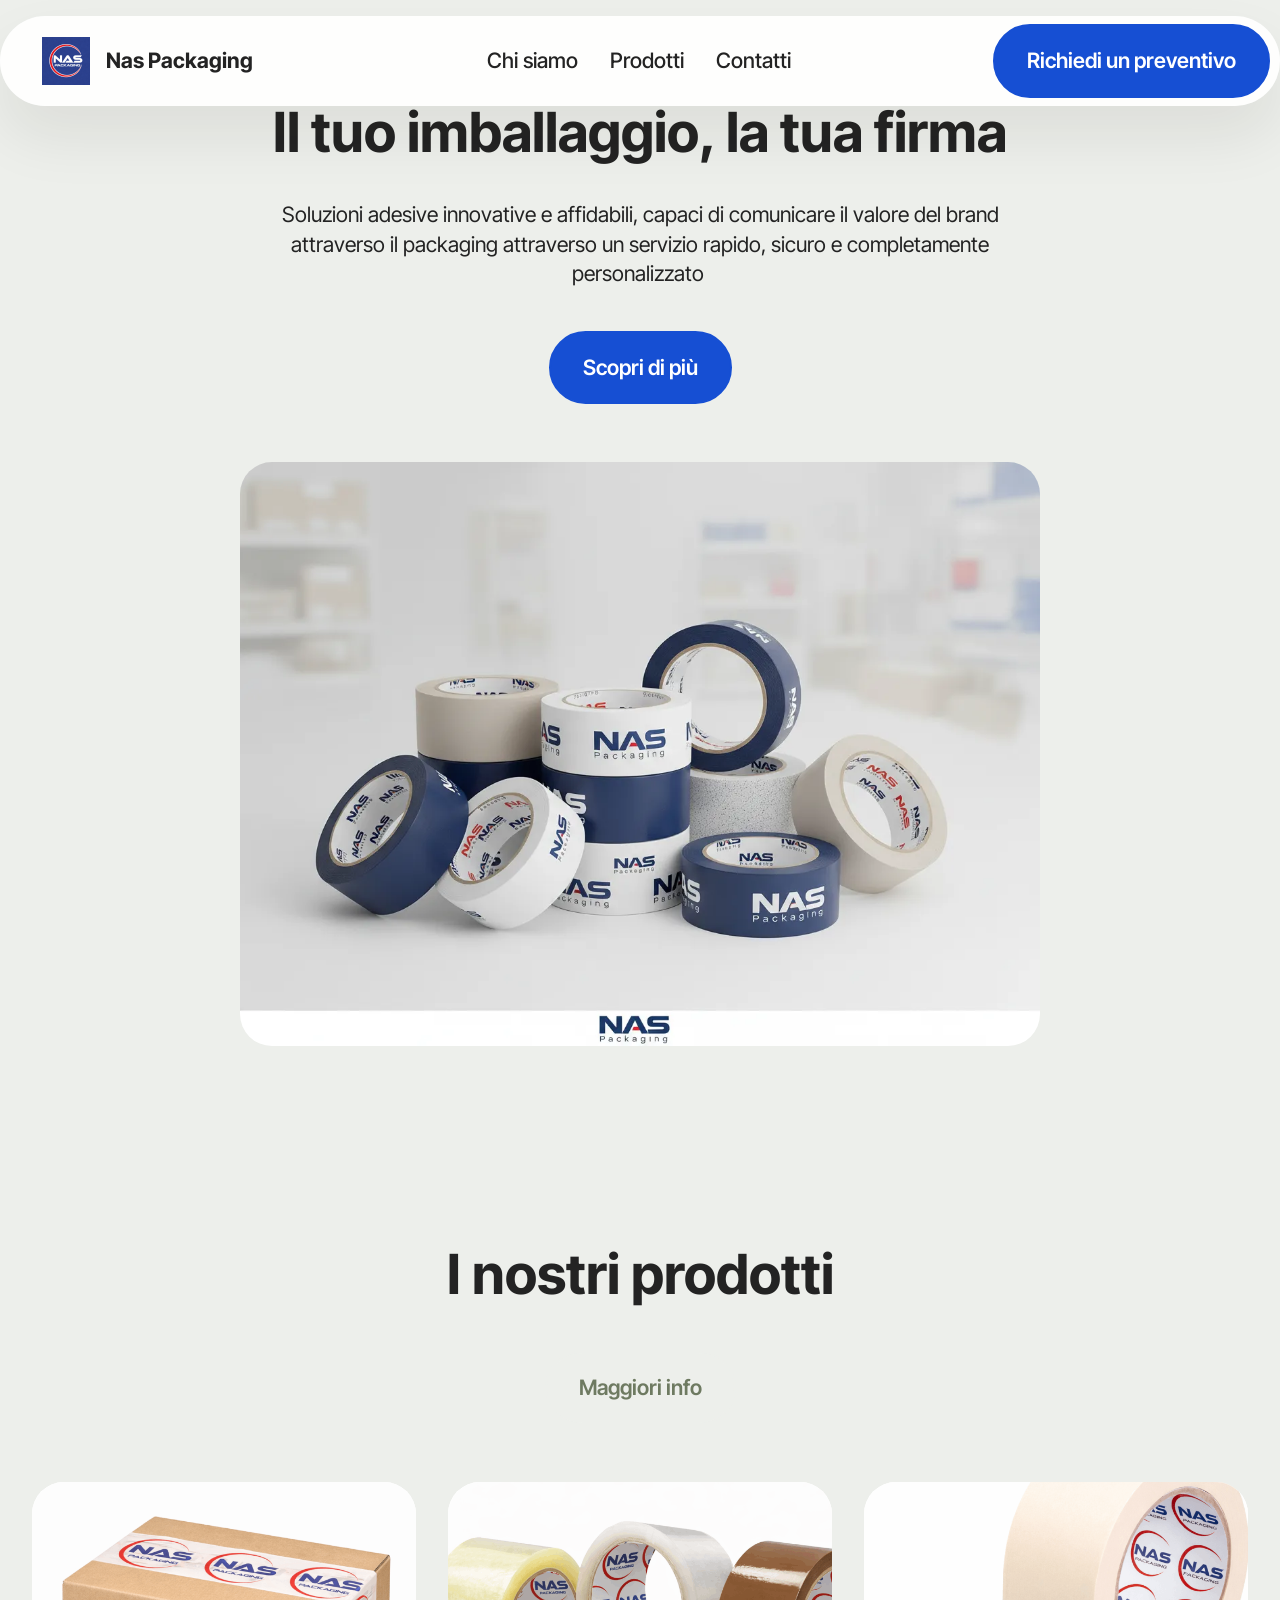
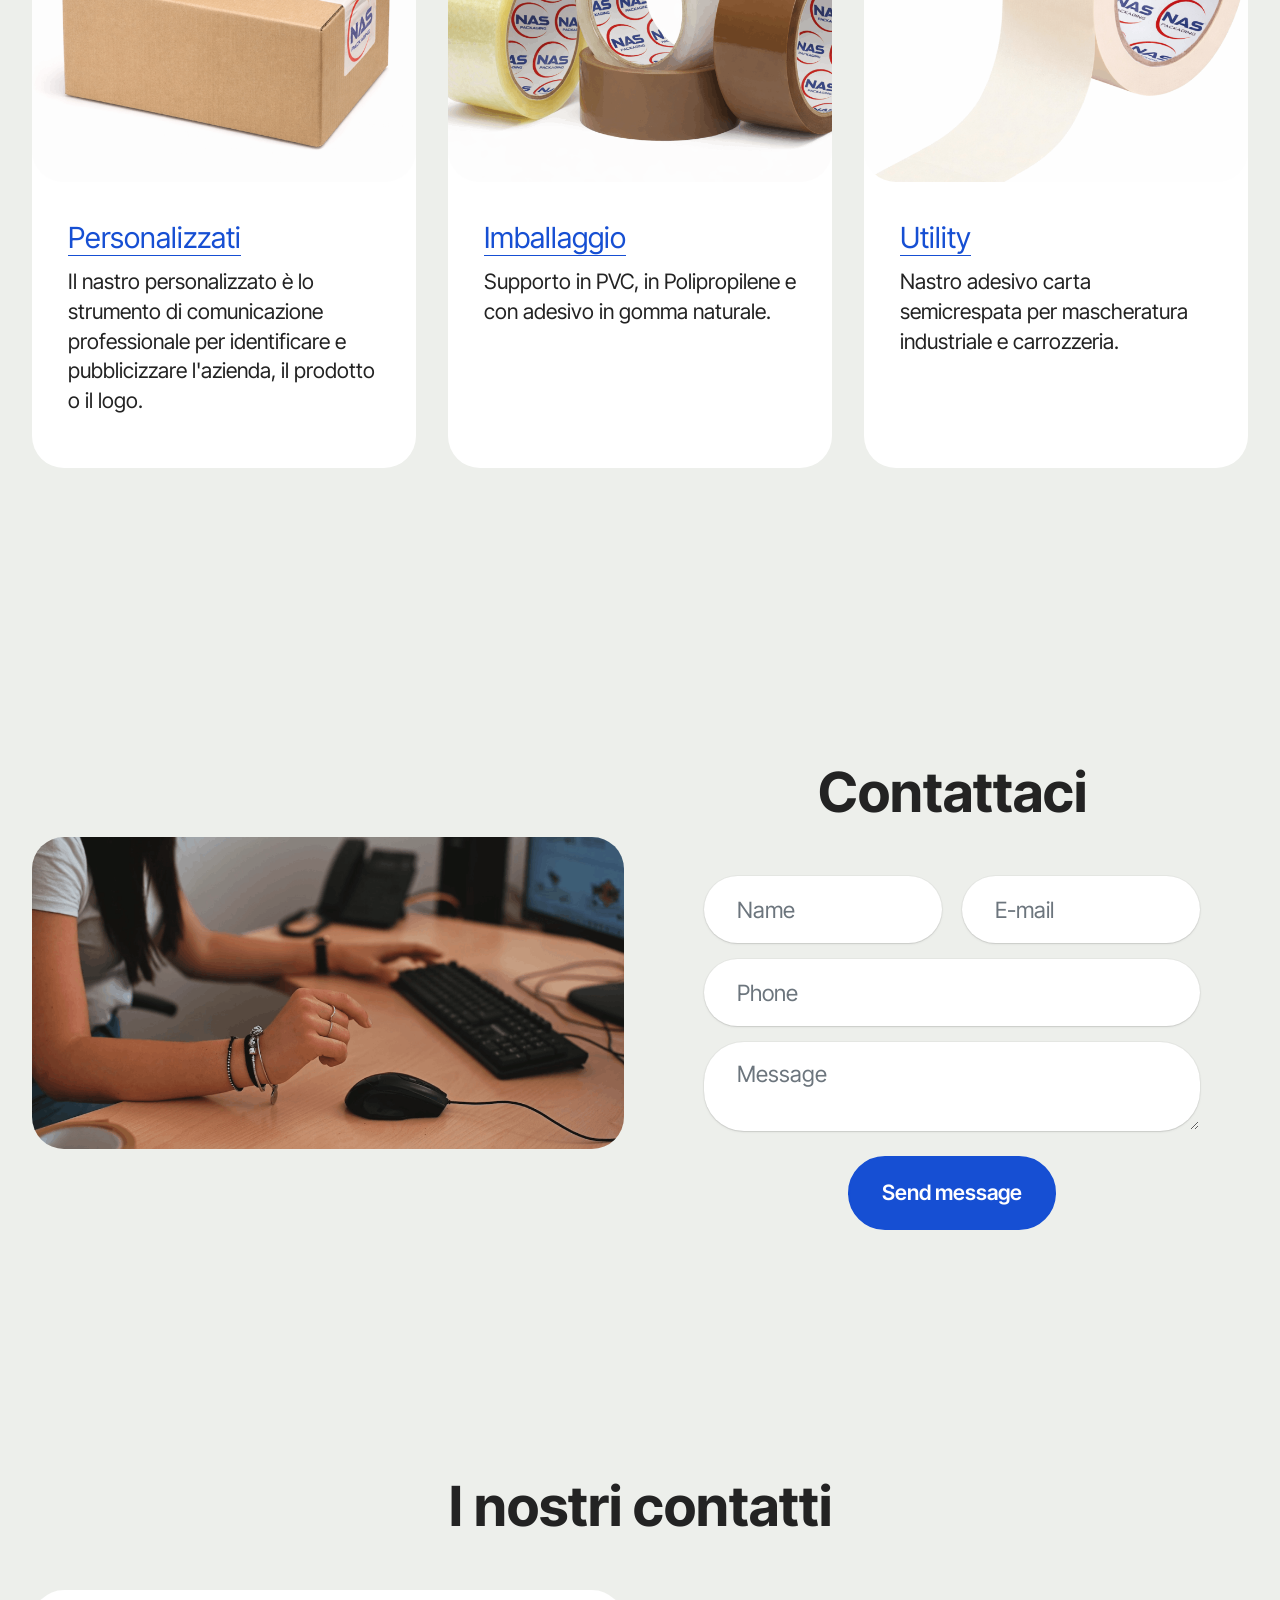
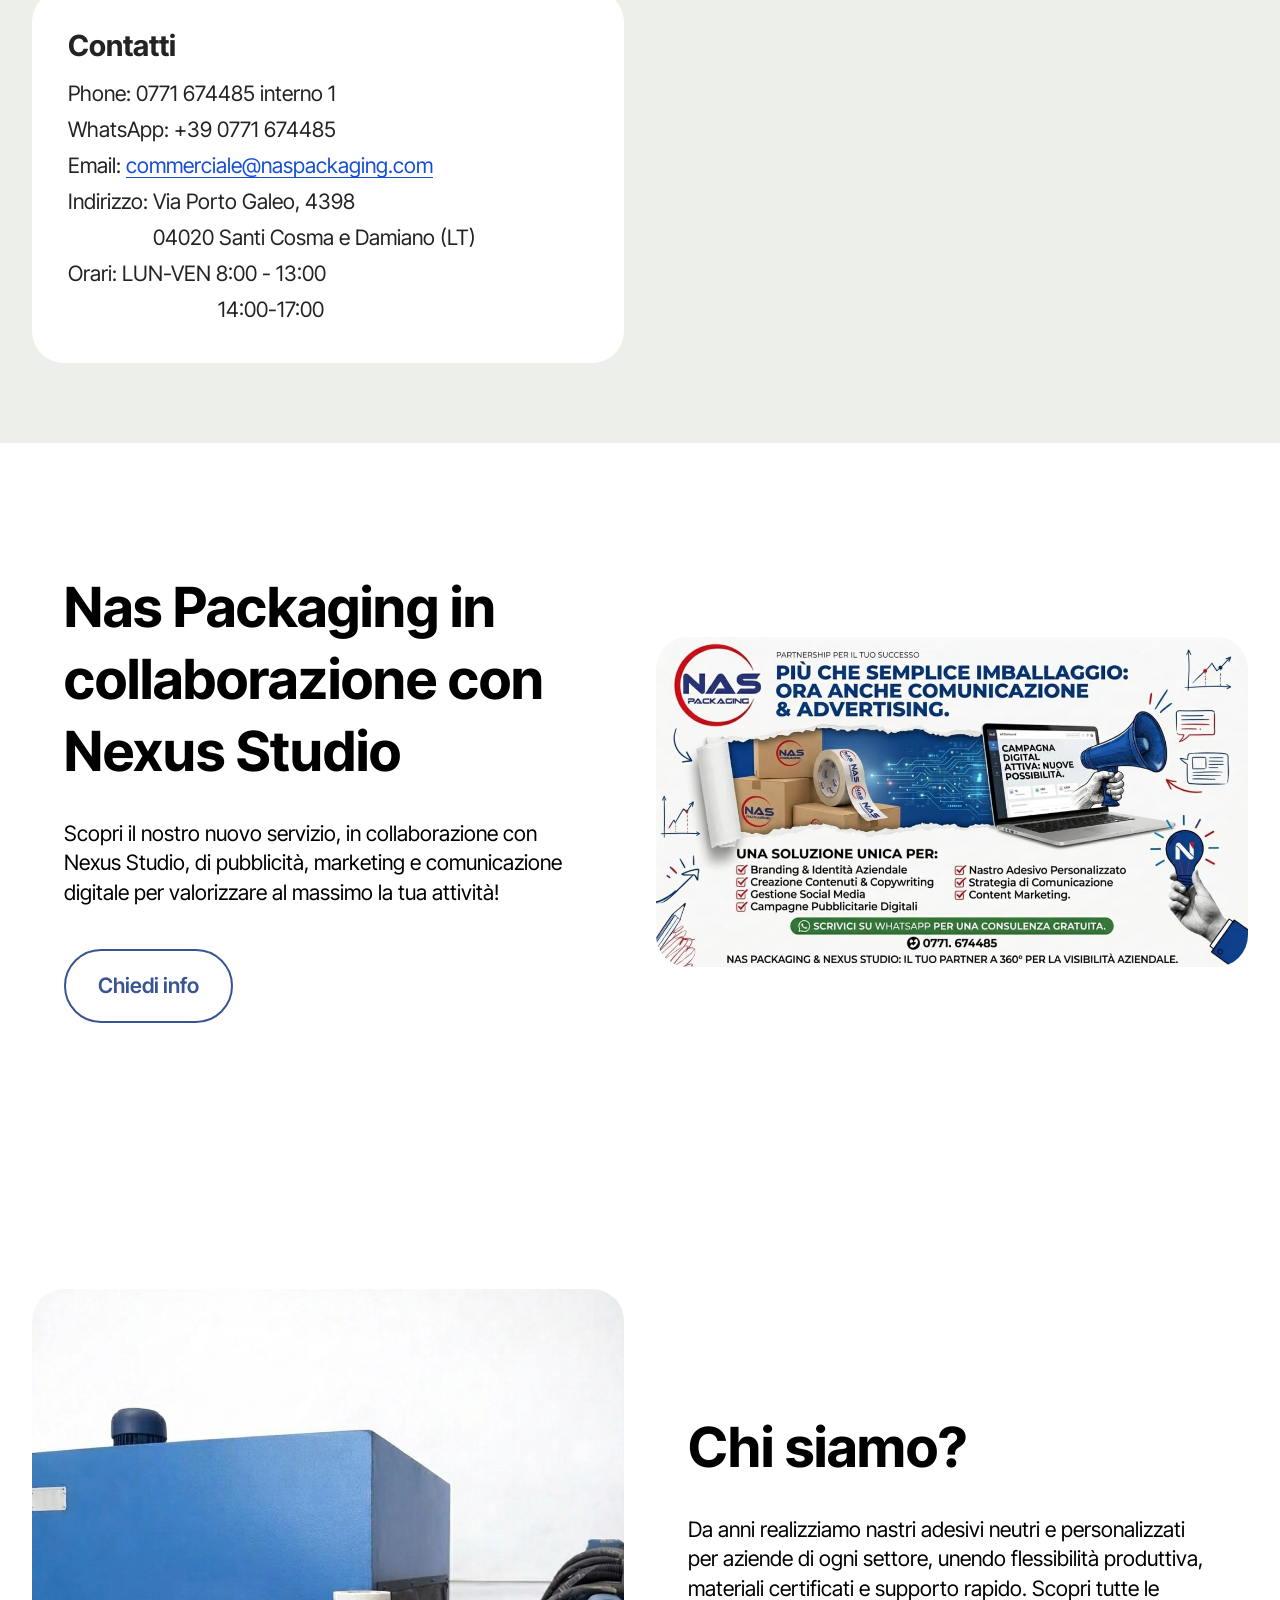
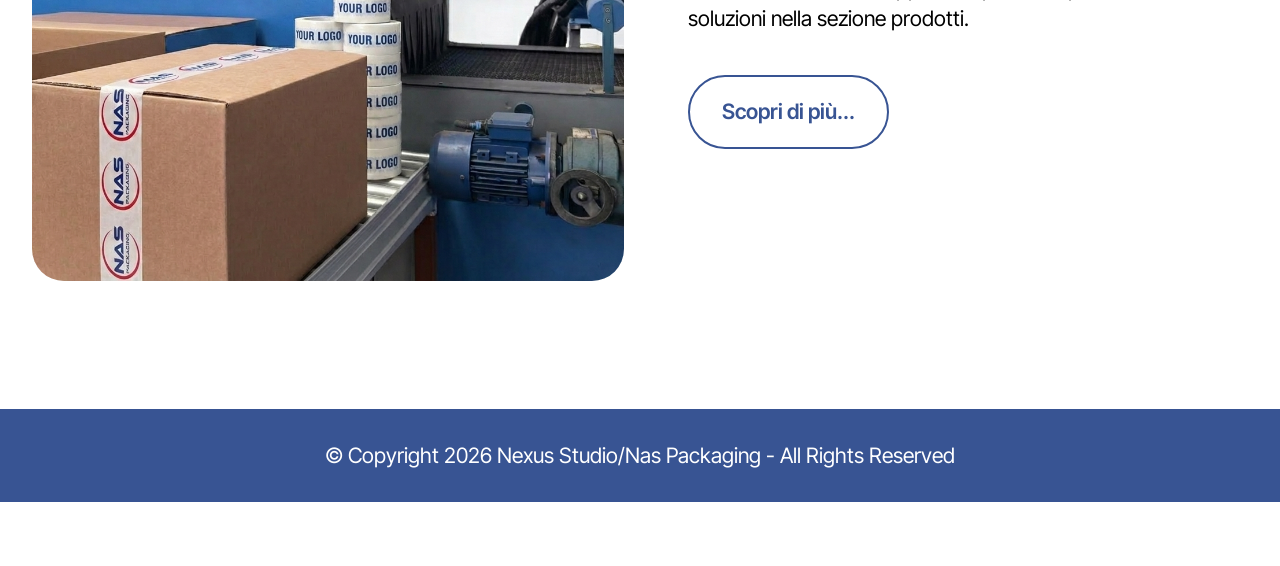
==== commit f668742e: "create github pages" ====
--- a/index.html
+++ b/index.html
@@ -18,7 +18,7 @@
   <link rel="stylesheet" href="assets/theme/css/style.css">
   <link rel="preload" href="https://fonts.googleapis.com/css?family=Inter+Tight:100,200,300,400,500,600,700,800,900,100i,200i,300i,400i,500i,600i,700i,800i,900i&display=swap" as="style" onload="this.onload=null;this.rel='stylesheet'">
   <noscript><link rel="stylesheet" href="https://fonts.googleapis.com/css?family=Inter+Tight:100,200,300,400,500,600,700,800,900,100i,200i,300i,400i,500i,600i,700i,800i,900i&display=swap"></noscript>
-  <link rel="preload" as="style" href="assets/mobirise/css/mbr-additional.css?v=V7DueJ"><link rel="stylesheet" href="assets/mobirise/css/mbr-additional.css?v=V7DueJ" type="text/css">
+  <link rel="preload" as="style" href="assets/mobirise/css/mbr-additional.css?v=6whLah"><link rel="stylesheet" href="assets/mobirise/css/mbr-additional.css?v=6whLah" type="text/css">
 
   
   
@@ -33,7 +33,7 @@
 		<div class="container">
 			<div class="navbar-brand">
 				<span class="navbar-logo">
-					<a href="https://mobirise.com">
+					<a href="index.html">
 						<img src="assets/images/chatgpt20image201220mag2020262016-15-17-96x96.png" alt="Nas Packaging" style="height: 3rem;">
 					</a>
 				</span>
@@ -107,7 +107,7 @@
 						<img src="assets/images/unnamed203-703x513.png" alt="Nastri adesivi">
 					</div>
 					<div class="item-content">
-						<h5 class="item-title mbr-fonts-style display-5"><strong>Personalizzati</strong></h5>
+						<h5 class="item-title mbr-fonts-style display-5"><strong><a href="page2.html#article02-23" class="text-primary">Personalizzati</a></strong></h5>
 						<p class="mbr-text mbr-fonts-style display-7">Il nastro personalizzato è lo strumento di comunicazione professionale per identificare e pubblicizzare l'azienda, il prodotto o il logo.</p>
 						
 					</div>
@@ -119,7 +119,7 @@
 						<img src="assets/images/unnamed202-703x597.png" alt="Nas Packaging">
 					</div>
 					<div class="item-content">
-						<h5 class="item-title mbr-fonts-style display-5"><strong>Imballaggio</strong></h5>
+						<h5 class="item-title mbr-fonts-style display-5"><strong><a href="page2.html#article02-24" class="text-primary">Imballaggio</a></strong></h5>
 						<p class="mbr-text mbr-fonts-style display-7">Supporto in PVC, in Polipropilene e con adesivo in gomma naturale.</p>
 						
 					</div>
@@ -131,7 +131,7 @@
 						<img src="assets/images/unnamed204-703x763.png" alt="Nas Packaging">
 					</div>
 					<div class="item-content">
-						<h5 class="item-title mbr-fonts-style display-5"><strong>Utility</strong></h5>
+						<h5 class="item-title mbr-fonts-style display-5"><strong><a href="page2.html#article02-25" class="text-primary">Utility</a></strong></h5>
 						<p class="mbr-text mbr-fonts-style display-7">Nastro adesivo carta semicrespata per mascheratura industriale e carrozzeria.<br>
 						</p>
 						
@@ -156,7 +156,7 @@
                     
                 </div>
                 <div class="col-lg-12 mx-auto mbr-form" data-form-type="formoid">
-                    <form action="https://mobirise.eu/" method="POST" class="mbr-form form-with-styler" data-form-title="Form Name"><input type="hidden" name="email" data-form-email="true" value="i04HpbtlGn8A8dQqkC5t7dfrOwHngbmhtR7U0/ZCiB1xMfkyWo7Uty0VnP73gRQvwGp5DRz6E5YE6IOcYhu44sQ67A8yZW3CxOLWYwMmZoig2znCa4YBiydWDTRSKv41">
+                    <form action="https://mobirise.eu/" method="POST" class="mbr-form form-with-styler" data-form-title="Form Name"><input type="hidden" name="email" data-form-email="true" value="R3hgY4pP3MOYRuYWkeAs6UhLqQzcmxa4VuCu7mQRdSaD7voeGHXJu3eD+8MC/0cty57BR/Jd3e+lYstJ6KOKjqM9HRiIzRW6fcHJVp5X/OKOd/a5mDiq87eJxzihGWvh">
                         <div class="row">
                             <div hidden="hidden" data-form-alert="" class="alert alert-success col-12">Grazie per averci contattato, risponderemo al più presto!</div>
                             <div hidden="hidden" data-form-alert-danger="" class="alert alert-danger col-12">
@@ -176,9 +176,7 @@
                             <div class="col-12 form-group mb-3 mb-3" data-for="textarea">
                                 <textarea name="textarea" placeholder="Message" data-form-field="textarea" class="form-control" id="textarea-form03-1q"></textarea>
                             </div>
-                            <div class="col-auto align-center mbr-section-btn">
-                              <button type="submit" class="w-100 btn btn-primary display-7">Send message</button>
-                            </div>
+                            <div class="col-auto align-center mbr-section-btn"><button type="submit" class="w-100 btn btn-primary display-7">Send message</button></div>
                         </div>
                     </form>
                 </div>
@@ -216,16 +214,16 @@
                         <h5 class="cardTitle mbr-fonts-style mb-2 display-5"><strong>Contatti</strong></h5>
                         <ul class="list mbr-fonts-style display-7">
                             <li class="mbr-text item-wrap">Phone: 0771 674485 interno 1</li>
-                            <li class="mbr-text item-wrap">WhatsApp: +39 0771 674485</li>
-                            <li class="mbr-text item-wrap">Email: commerciale@naspackaging.com</li>
+                            <li class="mbr-text item-wrap">WhatsApp: +39 0771 674485</li><a href="https://wa.me/0771674485" class="text-primary">
+                            </a><li class="mbr-text item-wrap">Email: <a href="mailto:commerciale@naspackaging.com" class="text-primary">commerciale@naspackaging.com</a></li>
                             <li class="mbr-text item-wrap">Indirizzo: Via Porto Galeo, 4398&nbsp;<br>&nbsp; &nbsp; &nbsp; &nbsp; &nbsp; &nbsp; &nbsp; &nbsp; &nbsp;04020 Santi Cosma e Damiano (LT)</li>
-                            <li class="mbr-text item-wrap">Orari: LUN-VEN 8:00 - 17:00</li>
+                            <li class="mbr-text item-wrap">Orari: LUN-VEN 8:00 - 13:00<br>&nbsp; &nbsp; &nbsp; &nbsp; &nbsp; &nbsp; &nbsp; &nbsp; &nbsp; &nbsp; &nbsp; &nbsp; &nbsp; &nbsp; &nbsp; 14:00-17:00</li>
                         </ul>
                     </div>
                 </div>
             </div>
             <div class="map-wrapper col-md-12 col-lg-6">
-                <div class="google-map"><iframe frameborder="0" style="border:0" src="https://www.google.com/maps/embed?pb=!1m14!1m8!1m3!1d6045.3003145248895!2d-73.9884657!3d40.7477229!3m2!1i1024!2i768!4f13.1!3m3!1m2!1s0x89c259a9ac1f1b85%3A0x7e33d1c0e7af3be4!2zMzUwIDV0aCBBdmUsIE5ldyBZb3JrLCBOWSAxMDExOCwg0KHQqNCQ!5e0!3m2!1sru!2sru!4v1689597362021!5m2!1sen!2sen" allowfullscreen=""></iframe></div>
+                <div class="google-map"><iframe frameborder="0" style="border:0" src="https://www.google.com/maps/embed?pb=!1m18!1m12!1m3!1d2999.763084667429!2d13.782395974495097!3d41.24871830458752!2m3!1f0!2f0!3f0!3m2!1i1024!2i768!4f13.1!3m3!1m2!1s0x133ac4d2f14144d7%3A0x2a2d1786675c25b6!2sVia%20Porto%20Galeo%2C%204398%2C%2004020%20Santi%20Cosma%20e%20Damiano%20LT!5e0!3m2!1sit!2sit!4v1779794435209!5m2!1sit!2sit" allowfullscreen=""></iframe></div>
             </div>
         </div>
     </div>
@@ -245,8 +243,8 @@
 			<div class="col-12 col-md-12 col-lg">
 				<div class="text-wrapper align-left">
 					<h1 class="mbr-section-title mbr-fonts-style mb-4 display-2"><strong>Nas Packaging in collaborazione con Nexus Studio</strong></h1>
-					<p class="mbr-text mbr-fonts-style mb-4 display-7">Scopri il nostro nuovo servizio di pubblicità, marketing e comunicazione digitale per valorizzare al massimo la tua attività!</p>
-					<div class="mbr-section-btn mt-3"><a class="btn btn-lg btn-success-outline display-7" href="https://wa.me/39 3298985670">Chiedi info</a></div>
+					<p class="mbr-text mbr-fonts-style mb-4 display-7">Scopri il nostro nuovo servizio, in collaborazione con Nexus Studio, di pubblicità, marketing e comunicazione digitale per valorizzare al massimo la tua attività!</p>
+					<div class="mbr-section-btn mt-3"><a class="btn btn-lg btn-success-outline display-7" href="https://wa.me/3298985670">Chiedi info</a></div>
 				</div>
 			</div>
 		</div>
@@ -290,7 +288,7 @@
             </div>
         </div>
     </div>
-</section><section class="display-7" style="padding: 0;align-items: center;justify-content: center;flex-wrap: wrap;    align-content: center;display: flex;position: relative;height: 4rem;"><a href="https://mobiri.se/" style="flex: 1 1;height: 4rem;position: absolute;width: 100%;z-index: 1;"><img alt="" style="height: 4rem;" src="[data-uri]"></a><p style="margin: 0;text-align: center;" class="display-7">&#8204;</p><a style="z-index:1" href="https://mobirise.com/builder/ai-website-maker.html">AI Website Maker</a></section><script src="assets/bootstrap/js/bootstrap.bundle.min.js"></script>  <script src="assets/smoothscroll/smooth-scroll.js"></script>  <script src="assets/ytplayer/index.js"></script>  <script src="assets/dropdown/js/navbar-dropdown.js"></script>  <script src="assets/theme/js/script.js"></script>  <script src="assets/formoid/formoid.min.js"></script>  
+</section><section class="display-7" style="padding: 0;align-items: center;justify-content: center;flex-wrap: wrap;    align-content: center;display: flex;position: relative;height: 4rem;"><a href="https://mobiri.se/" style="flex: 1 1;height: 4rem;position: absolute;width: 100%;z-index: 1;"><img alt="" style="height: 4rem;" src="[data-uri]"></a><p style="margin: 0;text-align: center;" class="display-7">&#8204;</p><a style="z-index:1" href="https://mobirise.com/builder/ai-website-builder.html">AI Website Software</a></section><script src="assets/bootstrap/js/bootstrap.bundle.min.js"></script>  <script src="assets/smoothscroll/smooth-scroll.js"></script>  <script src="assets/ytplayer/index.js"></script>  <script src="assets/dropdown/js/navbar-dropdown.js"></script>  <script src="assets/theme/js/script.js"></script>  <script src="assets/formoid/formoid.min.js"></script>  
   
   
   <input name="animation" type="hidden">
--- a/assets/mobirise/css/mbr-additional.css
+++ b/assets/mobirise/css/mbr-additional.css
@@ -1578,6 +1578,9 @@
 .cid-vkDLgRwr2Q .item-wrap {
   text-align: justify;
 }
+.cid-vkDLgRwr2Q .cardTitle {
+  text-align: justify;
+}
 .cid-vkHJPsbRDw {
   padding-top: 8rem;
   padding-bottom: 8rem;
@@ -1668,7 +1671,7 @@
 .cid-vkHJur8aLI {
   padding-top: 2rem;
   padding-bottom: 2rem;
-  background-color: #2e481a;
+  background-color: #385493;
   overflow: hidden;
 }
 .cid-tJS6tZXiPa {
@@ -2281,7 +2284,7 @@
 .cid-vkHJur8aLI {
   padding-top: 2rem;
   padding-bottom: 2rem;
-  background-color: #2e481a;
+  background-color: #385493;
   overflow: hidden;
 }
 .cid-tJS6tZXiPa {
@@ -2972,7 +2975,7 @@
 .cid-vkHJur8aLI {
   padding-top: 2rem;
   padding-bottom: 2rem;
-  background-color: #2e481a;
+  background-color: #385493;
   overflow: hidden;
 }
 .cid-tJS6tZXiPa {
@@ -3537,7 +3540,7 @@
 .cid-vkHJur8aLI {
   padding-top: 2rem;
   padding-bottom: 2rem;
-  background-color: #2e481a;
+  background-color: #385493;
   overflow: hidden;
 }
 .cid-tJS6tZXiPa {
@@ -4227,7 +4230,7 @@
 .cid-vkHJur8aLI {
   padding-top: 2rem;
   padding-bottom: 2rem;
-  background-color: #2e481a;
+  background-color: #385493;
   overflow: hidden;
 }
 .cid-tJS6tZXiPa {
@@ -4863,6 +4866,633 @@
 .cid-vkHJur8aLI {
   padding-top: 2rem;
   padding-bottom: 2rem;
-  background-color: #2e481a;
+  background-color: #385493;
   overflow: hidden;
 }
+.cid-tJS6tZXiPa {
+  z-index: 1000;
+  width: 100%;
+  position: relative;
+}
+.cid-tJS6tZXiPa .dropdown-item:before {
+  font-family: Moririse2 !important;
+  content: "\e966";
+  display: inline-block;
+  width: 0;
+  position: absolute;
+  left: 1rem;
+  top: 0.5rem;
+  margin-right: 0.5rem;
+  line-height: 1;
+  font-size: inherit;
+  vertical-align: middle;
+  text-align: center;
+  overflow: hidden;
+  transform: scale(0, 1);
+  transition: all 0.25s ease-in-out;
+}
+@media (max-width: 767px) {
+  .cid-tJS6tZXiPa .navbar-toggler {
+    transform: scale(0.8);
+  }
+}
+.cid-tJS6tZXiPa .navbar-brand {
+  flex-shrink: 0;
+  align-items: center;
+  margin-right: 0;
+  padding: 10px 0;
+  transition: all 0.3s;
+  word-break: break-word;
+  z-index: 1;
+}
+.cid-tJS6tZXiPa .navbar-brand img {
+  max-width: 100%;
+  max-height: 100%;
+  border-radius: 0px !important;
+}
+.cid-tJS6tZXiPa .navbar-brand .navbar-caption {
+  line-height: inherit !important;
+}
+.cid-tJS6tZXiPa .navbar-brand .navbar-logo a {
+  outline: none;
+}
+.cid-tJS6tZXiPa .navbar-nav {
+  margin: auto;
+  margin-left: 0;
+  margin-left: auto;
+}
+.cid-tJS6tZXiPa .navbar-nav .nav-item {
+  padding: 0 !important;
+  transition: .3s all !important;
+}
+.cid-tJS6tZXiPa .navbar-nav .nav-item .nav-link {
+  padding: 16px !important;
+  margin: 0 !important;
+  border-radius: 1rem !important;
+  transition: .3s all !important;
+}
+.cid-tJS6tZXiPa .navbar-nav .nav-item .nav-link:hover {
+  background-color: rgba(27, 31, 10, 0.06);
+}
+.cid-tJS6tZXiPa .navbar-nav .open .nav-link::after {
+  transform: rotate(180deg);
+}
+@media (min-width: 992px) {
+  .cid-tJS6tZXiPa .navbar-nav .open .nav-link::before {
+    content: "";
+    width: 100%;
+    height: 20px;
+    top: 100%;
+    background: transparent;
+    position: absolute;
+  }
+}
+.cid-tJS6tZXiPa .navbar-nav .dropdown-item {
+  padding: 12px !important;
+  border-radius: 0.5rem !important;
+  margin: 0 8px !important;
+  transition: .3s all !important;
+}
+.cid-tJS6tZXiPa .navbar-nav .dropdown-item:hover {
+  background-color: rgba(27, 31, 10, 0.06);
+}
+@media (min-width: 992px) {
+  .cid-tJS6tZXiPa .navbar-nav {
+    padding-left: 1.5rem;
+  }
+}
+.cid-tJS6tZXiPa .nav-link {
+  width: fit-content;
+  position: relative;
+}
+.cid-tJS6tZXiPa .navbar-logo {
+  padding-left: 2rem;
+  margin: 0 !important;
+}
+@media (max-width: 767px) {
+  .cid-tJS6tZXiPa .navbar-logo {
+    padding-left: 1rem;
+  }
+}
+.cid-tJS6tZXiPa .navbar-caption {
+  padding-left: 1rem;
+  padding-right: .5rem;
+}
+@media (max-width: 767px) {
+  .cid-tJS6tZXiPa .nav-dropdown {
+    padding-bottom: 0.5rem;
+  }
+}
+.cid-tJS6tZXiPa .nav-dropdown .link.dropdown-toggle::after {
+  margin-left: 0.5rem;
+  margin-top: 0.2rem;
+  transition: .3s all;
+}
+.cid-tJS6tZXiPa .container {
+  display: flex;
+  height: 90px;
+  padding: 0.5rem 0.6rem;
+  flex-wrap: nowrap;
+  background: rgba(255, 255, 255, 0.9) !important;
+  left: 0;
+  right: 0;
+  -webkit-box-pack: justify;
+  -ms-flex-pack: justify;
+  justify-content: flex-end;
+  -webkit-box-align: center;
+  -webkit-align-items: center;
+  -ms-flex-align: center;
+  align-items: center;
+  border-radius: 100vw;
+  margin-top: 1rem;
+  background-color: #ffffff;
+  box-shadow: 0 30px 60px 0 rgba(27, 31, 10, 0.08);
+}
+@media (max-width: 992px) {
+  .cid-tJS6tZXiPa .container {
+    padding-right: 2rem;
+  }
+}
+@media (max-width: 767px) {
+  .cid-tJS6tZXiPa .container {
+    width: 95%;
+    height: 56px !important;
+    padding-right: 1rem;
+    margin-top: 0rem;
+  }
+}
+.cid-tJS6tZXiPa .iconfont-wrapper {
+  color: #000000 !important;
+  font-size: 1.5rem;
+  padding-right: 0.5rem;
+}
+.cid-tJS6tZXiPa .dropdown-menu {
+  flex-wrap: wrap;
+  flex-direction: column;
+  max-width: 100%;
+  padding: 12px 4px !important;
+  border-radius: 1.5rem;
+  transition: .3s all !important;
+  min-width: auto;
+  background: #ffffff;
+  background: rgba(255, 255, 255, 0.9) !important;
+}
+.cid-tJS6tZXiPa .nav-item:focus,
+.cid-tJS6tZXiPa .nav-link:focus {
+  outline: none;
+}
+.cid-tJS6tZXiPa .dropdown .dropdown-menu .dropdown-item {
+  width: auto;
+  transition: all 0.25s ease-in-out;
+}
+.cid-tJS6tZXiPa .dropdown .dropdown-menu .dropdown-item::after {
+  right: 0.5rem;
+}
+.cid-tJS6tZXiPa .dropdown .dropdown-menu .dropdown-item .mbr-iconfont {
+  margin-right: 0.5rem;
+  vertical-align: sub;
+}
+.cid-tJS6tZXiPa .dropdown .dropdown-menu .dropdown-item .mbr-iconfont:before {
+  display: inline-block;
+  transform: scale(1, 1);
+  transition: all 0.25s ease-in-out;
+}
+.cid-tJS6tZXiPa .collapsed .dropdown-menu .dropdown-item:before {
+  display: none;
+}
+.cid-tJS6tZXiPa .collapsed .dropdown .dropdown-menu .dropdown-item {
+  padding: 0.235em 1.5em 0.235em 1.5em !important;
+  transition: none;
+  margin: 0 !important;
+}
+.cid-tJS6tZXiPa .navbar {
+  min-height: 90px;
+  transition: all 0.3s;
+  border-bottom: 1px solid transparent;
+  background: transparent !important;
+  padding: 0 !important;
+  border: none !important;
+  box-shadow: none !important;
+  border-radius: 0 !important;
+}
+.cid-tJS6tZXiPa .navbar.opened {
+  transition: all 0.3s;
+}
+.cid-tJS6tZXiPa .navbar .dropdown-item {
+  padding: 0.5rem 1.8rem;
+}
+.cid-tJS6tZXiPa .navbar .navbar-logo img {
+  width: auto;
+}
+.cid-tJS6tZXiPa .navbar .navbar-collapse {
+  z-index: 1;
+  justify-content: flex-end;
+}
+.cid-tJS6tZXiPa .navbar.collapsed {
+  justify-content: center;
+}
+.cid-tJS6tZXiPa .navbar.collapsed .nav-item .nav-link::before {
+  display: none;
+}
+.cid-tJS6tZXiPa .navbar.collapsed.opened .dropdown-menu {
+  top: 0;
+}
+@media (min-width: 992px) {
+  .cid-tJS6tZXiPa .navbar.collapsed.opened:not(.navbar-short) .navbar-collapse {
+    max-height: calc(98.5vh - 3rem);
+  }
+}
+.cid-tJS6tZXiPa .navbar.collapsed .dropdown-menu .dropdown-submenu {
+  left: 0 !important;
+}
+.cid-tJS6tZXiPa .navbar.collapsed .dropdown-menu .dropdown-item:after {
+  right: auto;
+}
+.cid-tJS6tZXiPa .navbar.collapsed .dropdown-menu .dropdown-toggle[data-toggle="dropdown-submenu"]:after {
+  margin-left: 0.5rem;
+  margin-top: 0.2rem;
+  border-top: 0.35em solid;
+  border-right: 0.35em solid transparent;
+  border-left: 0.35em solid transparent;
+  border-bottom: 0;
+  top: 41%;
+}
+.cid-tJS6tZXiPa .navbar.collapsed ul.navbar-nav li {
+  margin: auto;
+}
+.cid-tJS6tZXiPa .navbar.collapsed .dropdown-menu .dropdown-item {
+  padding: 0.25rem 1.5rem;
+  text-align: center;
+}
+.cid-tJS6tZXiPa .navbar.collapsed .icons-menu {
+  padding-left: 0;
+  padding-right: 0;
+  padding-top: 0.5rem;
+  padding-bottom: 0.5rem;
+}
+@media (max-width: 767px) {
+  .cid-tJS6tZXiPa .navbar {
+    min-height: 72px;
+  }
+  .cid-tJS6tZXiPa .navbar .navbar-logo img {
+    height: 2rem !important;
+  }
+}
+@media (max-width: 991px) {
+  .cid-tJS6tZXiPa .navbar .nav-item .nav-link::before {
+    display: none;
+  }
+  .cid-tJS6tZXiPa .navbar.opened .dropdown-menu {
+    top: 0;
+  }
+  .cid-tJS6tZXiPa .navbar .dropdown-menu .dropdown-submenu {
+    left: 0 !important;
+  }
+  .cid-tJS6tZXiPa .navbar .dropdown-menu .dropdown-item:after {
+    right: auto;
+  }
+  .cid-tJS6tZXiPa .navbar .dropdown-menu .dropdown-toggle[data-toggle="dropdown-submenu"]:after {
+    margin-left: 0.5rem;
+    margin-top: 0.2rem;
+    border-top: 0.35em solid;
+    border-right: 0.35em solid transparent;
+    border-left: 0.35em solid transparent;
+    border-bottom: 0;
+    top: 40%;
+  }
+  .cid-tJS6tZXiPa .navbar .dropdown-menu .dropdown-item {
+    padding: 0.25rem 1.5rem !important;
+    text-align: center;
+  }
+  .cid-tJS6tZXiPa .navbar .navbar-brand {
+    flex-shrink: initial;
+    flex-basis: auto;
+    word-break: break-word;
+    padding-right: 10px;
+  }
+  .cid-tJS6tZXiPa .navbar .navbar-toggler {
+    flex-basis: auto;
+  }
+  .cid-tJS6tZXiPa .navbar .icons-menu {
+    padding-left: 0;
+    padding-top: 0.5rem;
+    padding-bottom: 0.5rem;
+  }
+}
+.cid-tJS6tZXiPa .navbar.navbar-short .navbar-logo img {
+  height: 2rem;
+}
+.cid-tJS6tZXiPa .dropdown-item.active,
+.cid-tJS6tZXiPa .dropdown-item:active {
+  background-color: transparent;
+}
+.cid-tJS6tZXiPa .navbar-expand-lg .navbar-nav .nav-link {
+  padding: 0;
+}
+.cid-tJS6tZXiPa .nav-dropdown .link.dropdown-toggle {
+  margin-right: 1.667em;
+}
+.cid-tJS6tZXiPa .nav-dropdown .link.dropdown-toggle[aria-expanded="true"] {
+  margin-right: 0;
+  padding: 0.667em 1.667em;
+}
+.cid-tJS6tZXiPa .navbar.navbar-expand-lg .dropdown .dropdown-menu {
+  background: #ffffff;
+}
+.cid-tJS6tZXiPa .navbar.navbar-expand-lg .dropdown .dropdown-menu .dropdown-submenu {
+  margin: 0;
+  left: 105%;
+  transform: none;
+  top: -12px;
+}
+.cid-tJS6tZXiPa .navbar .dropdown.open > .dropdown-menu {
+  display: flex;
+}
+.cid-tJS6tZXiPa ul.navbar-nav {
+  flex-wrap: wrap;
+}
+.cid-tJS6tZXiPa .navbar-buttons {
+  text-align: center;
+  min-width: 140px;
+}
+@media (max-width: 992px) {
+  .cid-tJS6tZXiPa .navbar-buttons {
+    text-align: left;
+  }
+}
+.cid-tJS6tZXiPa button.navbar-toggler {
+  outline: none;
+  width: 31px;
+  height: 20px;
+  cursor: pointer;
+  transition: all 0.2s;
+  position: relative;
+  align-self: center;
+}
+.cid-tJS6tZXiPa button.navbar-toggler .hamburger span {
+  position: absolute;
+  right: 0;
+  width: 30px;
+  height: 2px;
+  border-right: 5px;
+  background-color: #000000;
+}
+.cid-tJS6tZXiPa button.navbar-toggler .hamburger span:nth-child(1) {
+  top: 0;
+  transition: all 0.2s;
+}
+.cid-tJS6tZXiPa button.navbar-toggler .hamburger span:nth-child(2) {
+  top: 8px;
+  transition: all 0.15s;
+}
+.cid-tJS6tZXiPa button.navbar-toggler .hamburger span:nth-child(3) {
+  top: 8px;
+  transition: all 0.15s;
+}
+.cid-tJS6tZXiPa button.navbar-toggler .hamburger span:nth-child(4) {
+  top: 16px;
+  transition: all 0.2s;
+}
+.cid-tJS6tZXiPa nav.opened .hamburger span:nth-child(1) {
+  top: 8px;
+  width: 0;
+  opacity: 0;
+  right: 50%;
+  transition: all 0.2s;
+}
+.cid-tJS6tZXiPa nav.opened .hamburger span:nth-child(2) {
+  transform: rotate(45deg);
+  transition: all 0.25s;
+}
+.cid-tJS6tZXiPa nav.opened .hamburger span:nth-child(3) {
+  transform: rotate(-45deg);
+  transition: all 0.25s;
+}
+.cid-tJS6tZXiPa nav.opened .hamburger span:nth-child(4) {
+  top: 8px;
+  width: 0;
+  opacity: 0;
+  right: 50%;
+  transition: all 0.2s;
+}
+.cid-tJS6tZXiPa .navbar-dropdown {
+  padding: 0 1rem;
+}
+.cid-tJS6tZXiPa a.nav-link {
+  display: flex;
+  align-items: center;
+  justify-content: center;
+}
+.cid-tJS6tZXiPa .icons-menu {
+  flex-wrap: nowrap;
+  display: flex;
+  justify-content: center;
+  padding-left: 1rem;
+  padding-right: 1rem;
+  padding-top: 0.3rem;
+  text-align: center;
+}
+@media (max-width: 992px) {
+  .cid-tJS6tZXiPa .icons-menu {
+    justify-content: flex-start;
+    margin-bottom: .5rem;
+  }
+}
+@media screen and (-ms-high-contrast: active), (-ms-high-contrast: none) {
+  .cid-tJS6tZXiPa .navbar {
+    height: 70px;
+  }
+  .cid-tJS6tZXiPa .navbar.opened {
+    height: auto;
+  }
+  .cid-tJS6tZXiPa .nav-item .nav-link:hover::before {
+    width: 175%;
+    max-width: calc(100% + 2rem);
+    left: -1rem;
+  }
+}
+.cid-tJS6tZXiPa .navbar .dropdown > .dropdown-menu {
+  display: none;
+  width: max-content;
+  max-width: 500px !important;
+  transform: translateX(-50%);
+  top: calc(100% + 20px);
+  left: 50%;
+}
+.cid-tJS6tZXiPa .navbar .dropdown > .dropdown-menu .dropdown-item {
+  line-height: 1 !important;
+}
+.cid-tJS6tZXiPa .navbar .dropdown > .dropdown-menu .dropdown .dropdown-item {
+  align-items: center;
+  display: flex;
+  height: max-content !important;
+  min-height: max-content !important;
+}
+.cid-tJS6tZXiPa .navbar .dropdown > .dropdown-menu .dropdown .dropdown-item::after {
+  display: inline-block;
+  position: static;
+  margin-left: 0.5rem;
+  margin-top: 0;
+  margin-right: 0;
+  margin-bottom: 0;
+  transition: .3s all;
+  transform: rotate(-90deg);
+}
+.cid-tJS6tZXiPa .navbar .dropdown > .dropdown-menu .dropdown.open .dropdown-item::after {
+  transform: rotate(0deg);
+}
+.cid-tJS6tZXiPa .mbr-section-btn {
+  margin: -0.6rem -0.6rem;
+}
+.cid-tJS6tZXiPa .navbar-toggler {
+  margin-left: 12px;
+  margin-right: 8px;
+  order: 1000;
+}
+@media (max-width: 991px) {
+  .cid-tJS6tZXiPa .navbar-brand {
+    margin-right: auto;
+  }
+  .cid-tJS6tZXiPa .navbar-collapse {
+    z-index: -1 !important;
+    position: absolute;
+    top: 110%;
+    left: 0;
+    width: 100%;
+    padding: 1rem;
+    border-radius: 1.5rem;
+    background: #ffffff;
+    opacity: 1;
+    border-color: rgba(255, 255, 255, 0.9) !important;
+    background: rgba(255, 255, 255, 0.9) !important;
+    backdrop-filter: blur(8px);
+  }
+  .cid-tJS6tZXiPa .navbar-nav .nav-item .nav-link::after {
+    margin-left: 10px;
+  }
+  .cid-tJS6tZXiPa .navbar-nav .dropdown-item:hover {
+    background-color: rgba(27, 31, 10, 0.06);
+  }
+  .cid-tJS6tZXiPa .navbar .dropdown > .dropdown-menu {
+    max-width: 100% !important;
+    transform: translateX(0);
+    top: 10px;
+    left: 0;
+    padding: 8px !important;
+    border-radius: 1rem;
+    background-color: rgba(27, 31, 10, 0.04) !important;
+  }
+  .cid-tJS6tZXiPa .navbar .dropdown > .dropdown-menu .dropdown-item {
+    padding: 8px !important;
+    line-height: 1 !important;
+    margin-bottom: 4px !important;
+  }
+  .cid-tJS6tZXiPa .navbar .dropdown > .dropdown-menu .dropdown .dropdown-item {
+    align-items: center;
+    display: flex;
+    height: max-content !important;
+    min-height: max-content !important;
+  }
+  .cid-tJS6tZXiPa .navbar .dropdown > .dropdown-menu .dropdown .dropdown-item::after {
+    display: inline-block;
+    position: static;
+    margin-left: 0.5rem;
+    margin-top: 0;
+    margin-right: 0;
+    margin-bottom: 0;
+    transition: .3s all;
+    transform: rotate(0deg);
+  }
+  .cid-tJS6tZXiPa .navbar .dropdown > .dropdown-menu .dropdown.open .dropdown-item::after {
+    transform: rotate(180deg);
+  }
+  .cid-tJS6tZXiPa .navbar .dropdown > .dropdown-menu .dropdown-submenu {
+    position: static;
+    width: 100%;
+    max-width: 100% !important;
+    transform: translateX(0) !important;
+    top: 0;
+    left: 0;
+    padding: 8px !important;
+    border-radius: 1rem;
+    background-color: rgba(27, 31, 10, 0.04) !important;
+  }
+  .cid-tJS6tZXiPa .navbar .dropdown.open > .dropdown-menu {
+    display: flex !important;
+    flex-direction: column;
+    align-items: flex-start;
+  }
+}
+@media (max-width: 575px) {
+  .cid-tJS6tZXiPa .navbar-collapse {
+    padding: 1rem;
+  }
+}
+.cid-vkHJur8aLI {
+  padding-top: 2rem;
+  padding-bottom: 2rem;
+  background-color: #385493;
+  overflow: hidden;
+}
+.cid-vkIOMwKASp {
+  padding-top: 8rem;
+  padding-bottom: 8rem;
+  background-color: #385493;
+}
+.cid-vkIOMwKASp .mbr-fallback-image.disabled {
+  display: none;
+}
+.cid-vkIOMwKASp .mbr-fallback-image {
+  display: block;
+  background-size: cover;
+  background-position: center center;
+  width: 100%;
+  height: 100%;
+  position: absolute;
+  top: 0;
+}
+.cid-vkIOMwKASp .card-wrapper {
+  overflow: hidden;
+  background: #ffffff;
+}
+.cid-vkIOMwKASp .text-wrapper {
+  padding: 4rem 3rem;
+}
+@media (min-width: 768px) and (max-width: 991px) {
+  .cid-vkIOMwKASp .text-wrapper {
+    padding: 2.25rem;
+  }
+}
+@media (max-width: 767px) {
+  .cid-vkIOMwKASp .text-wrapper {
+    padding: 1.5rem;
+  }
+}
+.cid-vkIOMwKASp .row {
+  align-items: center;
+  margin-right: -1rem;
+  margin-left: -1rem;
+}
+.cid-vkIOMwKASp .row {
+  flex-direction: row-reverse;
+}
+.cid-vkIOMwKASp .image-wrapper {
+  padding: 0 1rem;
+}
+.cid-vkIOMwKASp img,
+.cid-vkIOMwKASp .image-wrapper {
+  height: 600px;
+  object-fit: cover;
+}
+@media (max-width: 767px) {
+  .cid-vkIOMwKASp img,
+  .cid-vkIOMwKASp .image-wrapper {
+    max-height: 350px;
+  }
+}
+.cid-vkIOMwKASp .mbr-section-title {
+  color: #000000;
+}
+.cid-vkIOMwKASp .mbr-text {
+  color: #000000;
+}
--- a/assets/mobirise/css/mbr-additional.css
+++ b/assets/mobirise/css/mbr-additional.css
@@ -1578,6 +1578,9 @@
 .cid-vkDLgRwr2Q .item-wrap {
   text-align: justify;
 }
+.cid-vkDLgRwr2Q .cardTitle {
+  text-align: justify;
+}
 .cid-vkHJPsbRDw {
   padding-top: 8rem;
   padding-bottom: 8rem;
@@ -1668,7 +1671,7 @@
 .cid-vkHJur8aLI {
   padding-top: 2rem;
   padding-bottom: 2rem;
-  background-color: #2e481a;
+  background-color: #385493;
   overflow: hidden;
 }
 .cid-tJS6tZXiPa {
@@ -2281,7 +2284,7 @@
 .cid-vkHJur8aLI {
   padding-top: 2rem;
   padding-bottom: 2rem;
-  background-color: #2e481a;
+  background-color: #385493;
   overflow: hidden;
 }
 .cid-tJS6tZXiPa {
@@ -2972,7 +2975,7 @@
 .cid-vkHJur8aLI {
   padding-top: 2rem;
   padding-bottom: 2rem;
-  background-color: #2e481a;
+  background-color: #385493;
   overflow: hidden;
 }
 .cid-tJS6tZXiPa {
@@ -3537,7 +3540,7 @@
 .cid-vkHJur8aLI {
   padding-top: 2rem;
   padding-bottom: 2rem;
-  background-color: #2e481a;
+  background-color: #385493;
   overflow: hidden;
 }
 .cid-tJS6tZXiPa {
@@ -4227,7 +4230,7 @@
 .cid-vkHJur8aLI {
   padding-top: 2rem;
   padding-bottom: 2rem;
-  background-color: #2e481a;
+  background-color: #385493;
   overflow: hidden;
 }
 .cid-tJS6tZXiPa {
@@ -4863,6 +4866,633 @@
 .cid-vkHJur8aLI {
   padding-top: 2rem;
   padding-bottom: 2rem;
-  background-color: #2e481a;
+  background-color: #385493;
   overflow: hidden;
 }
+.cid-tJS6tZXiPa {
+  z-index: 1000;
+  width: 100%;
+  position: relative;
+}
+.cid-tJS6tZXiPa .dropdown-item:before {
+  font-family: Moririse2 !important;
+  content: "\e966";
+  display: inline-block;
+  width: 0;
+  position: absolute;
+  left: 1rem;
+  top: 0.5rem;
+  margin-right: 0.5rem;
+  line-height: 1;
+  font-size: inherit;
+  vertical-align: middle;
+  text-align: center;
+  overflow: hidden;
+  transform: scale(0, 1);
+  transition: all 0.25s ease-in-out;
+}
+@media (max-width: 767px) {
+  .cid-tJS6tZXiPa .navbar-toggler {
+    transform: scale(0.8);
+  }
+}
+.cid-tJS6tZXiPa .navbar-brand {
+  flex-shrink: 0;
+  align-items: center;
+  margin-right: 0;
+  padding: 10px 0;
+  transition: all 0.3s;
+  word-break: break-word;
+  z-index: 1;
+}
+.cid-tJS6tZXiPa .navbar-brand img {
+  max-width: 100%;
+  max-height: 100%;
+  border-radius: 0px !important;
+}
+.cid-tJS6tZXiPa .navbar-brand .navbar-caption {
+  line-height: inherit !important;
+}
+.cid-tJS6tZXiPa .navbar-brand .navbar-logo a {
+  outline: none;
+}
+.cid-tJS6tZXiPa .navbar-nav {
+  margin: auto;
+  margin-left: 0;
+  margin-left: auto;
+}
+.cid-tJS6tZXiPa .navbar-nav .nav-item {
+  padding: 0 !important;
+  transition: .3s all !important;
+}
+.cid-tJS6tZXiPa .navbar-nav .nav-item .nav-link {
+  padding: 16px !important;
+  margin: 0 !important;
+  border-radius: 1rem !important;
+  transition: .3s all !important;
+}
+.cid-tJS6tZXiPa .navbar-nav .nav-item .nav-link:hover {
+  background-color: rgba(27, 31, 10, 0.06);
+}
+.cid-tJS6tZXiPa .navbar-nav .open .nav-link::after {
+  transform: rotate(180deg);
+}
+@media (min-width: 992px) {
+  .cid-tJS6tZXiPa .navbar-nav .open .nav-link::before {
+    content: "";
+    width: 100%;
+    height: 20px;
+    top: 100%;
+    background: transparent;
+    position: absolute;
+  }
+}
+.cid-tJS6tZXiPa .navbar-nav .dropdown-item {
+  padding: 12px !important;
+  border-radius: 0.5rem !important;
+  margin: 0 8px !important;
+  transition: .3s all !important;
+}
+.cid-tJS6tZXiPa .navbar-nav .dropdown-item:hover {
+  background-color: rgba(27, 31, 10, 0.06);
+}
+@media (min-width: 992px) {
+  .cid-tJS6tZXiPa .navbar-nav {
+    padding-left: 1.5rem;
+  }
+}
+.cid-tJS6tZXiPa .nav-link {
+  width: fit-content;
+  position: relative;
+}
+.cid-tJS6tZXiPa .navbar-logo {
+  padding-left: 2rem;
+  margin: 0 !important;
+}
+@media (max-width: 767px) {
+  .cid-tJS6tZXiPa .navbar-logo {
+    padding-left: 1rem;
+  }
+}
+.cid-tJS6tZXiPa .navbar-caption {
+  padding-left: 1rem;
+  padding-right: .5rem;
+}
+@media (max-width: 767px) {
+  .cid-tJS6tZXiPa .nav-dropdown {
+    padding-bottom: 0.5rem;
+  }
+}
+.cid-tJS6tZXiPa .nav-dropdown .link.dropdown-toggle::after {
+  margin-left: 0.5rem;
+  margin-top: 0.2rem;
+  transition: .3s all;
+}
+.cid-tJS6tZXiPa .container {
+  display: flex;
+  height: 90px;
+  padding: 0.5rem 0.6rem;
+  flex-wrap: nowrap;
+  background: rgba(255, 255, 255, 0.9) !important;
+  left: 0;
+  right: 0;
+  -webkit-box-pack: justify;
+  -ms-flex-pack: justify;
+  justify-content: flex-end;
+  -webkit-box-align: center;
+  -webkit-align-items: center;
+  -ms-flex-align: center;
+  align-items: center;
+  border-radius: 100vw;
+  margin-top: 1rem;
+  background-color: #ffffff;
+  box-shadow: 0 30px 60px 0 rgba(27, 31, 10, 0.08);
+}
+@media (max-width: 992px) {
+  .cid-tJS6tZXiPa .container {
+    padding-right: 2rem;
+  }
+}
+@media (max-width: 767px) {
+  .cid-tJS6tZXiPa .container {
+    width: 95%;
+    height: 56px !important;
+    padding-right: 1rem;
+    margin-top: 0rem;
+  }
+}
+.cid-tJS6tZXiPa .iconfont-wrapper {
+  color: #000000 !important;
+  font-size: 1.5rem;
+  padding-right: 0.5rem;
+}
+.cid-tJS6tZXiPa .dropdown-menu {
+  flex-wrap: wrap;
+  flex-direction: column;
+  max-width: 100%;
+  padding: 12px 4px !important;
+  border-radius: 1.5rem;
+  transition: .3s all !important;
+  min-width: auto;
+  background: #ffffff;
+  background: rgba(255, 255, 255, 0.9) !important;
+}
+.cid-tJS6tZXiPa .nav-item:focus,
+.cid-tJS6tZXiPa .nav-link:focus {
+  outline: none;
+}
+.cid-tJS6tZXiPa .dropdown .dropdown-menu .dropdown-item {
+  width: auto;
+  transition: all 0.25s ease-in-out;
+}
+.cid-tJS6tZXiPa .dropdown .dropdown-menu .dropdown-item::after {
+  right: 0.5rem;
+}
+.cid-tJS6tZXiPa .dropdown .dropdown-menu .dropdown-item .mbr-iconfont {
+  margin-right: 0.5rem;
+  vertical-align: sub;
+}
+.cid-tJS6tZXiPa .dropdown .dropdown-menu .dropdown-item .mbr-iconfont:before {
+  display: inline-block;
+  transform: scale(1, 1);
+  transition: all 0.25s ease-in-out;
+}
+.cid-tJS6tZXiPa .collapsed .dropdown-menu .dropdown-item:before {
+  display: none;
+}
+.cid-tJS6tZXiPa .collapsed .dropdown .dropdown-menu .dropdown-item {
+  padding: 0.235em 1.5em 0.235em 1.5em !important;
+  transition: none;
+  margin: 0 !important;
+}
+.cid-tJS6tZXiPa .navbar {
+  min-height: 90px;
+  transition: all 0.3s;
+  border-bottom: 1px solid transparent;
+  background: transparent !important;
+  padding: 0 !important;
+  border: none !important;
+  box-shadow: none !important;
+  border-radius: 0 !important;
+}
+.cid-tJS6tZXiPa .navbar.opened {
+  transition: all 0.3s;
+}
+.cid-tJS6tZXiPa .navbar .dropdown-item {
+  padding: 0.5rem 1.8rem;
+}
+.cid-tJS6tZXiPa .navbar .navbar-logo img {
+  width: auto;
+}
+.cid-tJS6tZXiPa .navbar .navbar-collapse {
+  z-index: 1;
+  justify-content: flex-end;
+}
+.cid-tJS6tZXiPa .navbar.collapsed {
+  justify-content: center;
+}
+.cid-tJS6tZXiPa .navbar.collapsed .nav-item .nav-link::before {
+  display: none;
+}
+.cid-tJS6tZXiPa .navbar.collapsed.opened .dropdown-menu {
+  top: 0;
+}
+@media (min-width: 992px) {
+  .cid-tJS6tZXiPa .navbar.collapsed.opened:not(.navbar-short) .navbar-collapse {
+    max-height: calc(98.5vh - 3rem);
+  }
+}
+.cid-tJS6tZXiPa .navbar.collapsed .dropdown-menu .dropdown-submenu {
+  left: 0 !important;
+}
+.cid-tJS6tZXiPa .navbar.collapsed .dropdown-menu .dropdown-item:after {
+  right: auto;
+}
+.cid-tJS6tZXiPa .navbar.collapsed .dropdown-menu .dropdown-toggle[data-toggle="dropdown-submenu"]:after {
+  margin-left: 0.5rem;
+  margin-top: 0.2rem;
+  border-top: 0.35em solid;
+  border-right: 0.35em solid transparent;
+  border-left: 0.35em solid transparent;
+  border-bottom: 0;
+  top: 41%;
+}
+.cid-tJS6tZXiPa .navbar.collapsed ul.navbar-nav li {
+  margin: auto;
+}
+.cid-tJS6tZXiPa .navbar.collapsed .dropdown-menu .dropdown-item {
+  padding: 0.25rem 1.5rem;
+  text-align: center;
+}
+.cid-tJS6tZXiPa .navbar.collapsed .icons-menu {
+  padding-left: 0;
+  padding-right: 0;
+  padding-top: 0.5rem;
+  padding-bottom: 0.5rem;
+}
+@media (max-width: 767px) {
+  .cid-tJS6tZXiPa .navbar {
+    min-height: 72px;
+  }
+  .cid-tJS6tZXiPa .navbar .navbar-logo img {
+    height: 2rem !important;
+  }
+}
+@media (max-width: 991px) {
+  .cid-tJS6tZXiPa .navbar .nav-item .nav-link::before {
+    display: none;
+  }
+  .cid-tJS6tZXiPa .navbar.opened .dropdown-menu {
+    top: 0;
+  }
+  .cid-tJS6tZXiPa .navbar .dropdown-menu .dropdown-submenu {
+    left: 0 !important;
+  }
+  .cid-tJS6tZXiPa .navbar .dropdown-menu .dropdown-item:after {
+    right: auto;
+  }
+  .cid-tJS6tZXiPa .navbar .dropdown-menu .dropdown-toggle[data-toggle="dropdown-submenu"]:after {
+    margin-left: 0.5rem;
+    margin-top: 0.2rem;
+    border-top: 0.35em solid;
+    border-right: 0.35em solid transparent;
+    border-left: 0.35em solid transparent;
+    border-bottom: 0;
+    top: 40%;
+  }
+  .cid-tJS6tZXiPa .navbar .dropdown-menu .dropdown-item {
+    padding: 0.25rem 1.5rem !important;
+    text-align: center;
+  }
+  .cid-tJS6tZXiPa .navbar .navbar-brand {
+    flex-shrink: initial;
+    flex-basis: auto;
+    word-break: break-word;
+    padding-right: 10px;
+  }
+  .cid-tJS6tZXiPa .navbar .navbar-toggler {
+    flex-basis: auto;
+  }
+  .cid-tJS6tZXiPa .navbar .icons-menu {
+    padding-left: 0;
+    padding-top: 0.5rem;
+    padding-bottom: 0.5rem;
+  }
+}
+.cid-tJS6tZXiPa .navbar.navbar-short .navbar-logo img {
+  height: 2rem;
+}
+.cid-tJS6tZXiPa .dropdown-item.active,
+.cid-tJS6tZXiPa .dropdown-item:active {
+  background-color: transparent;
+}
+.cid-tJS6tZXiPa .navbar-expand-lg .navbar-nav .nav-link {
+  padding: 0;
+}
+.cid-tJS6tZXiPa .nav-dropdown .link.dropdown-toggle {
+  margin-right: 1.667em;
+}
+.cid-tJS6tZXiPa .nav-dropdown .link.dropdown-toggle[aria-expanded="true"] {
+  margin-right: 0;
+  padding: 0.667em 1.667em;
+}
+.cid-tJS6tZXiPa .navbar.navbar-expand-lg .dropdown .dropdown-menu {
+  background: #ffffff;
+}
+.cid-tJS6tZXiPa .navbar.navbar-expand-lg .dropdown .dropdown-menu .dropdown-submenu {
+  margin: 0;
+  left: 105%;
+  transform: none;
+  top: -12px;
+}
+.cid-tJS6tZXiPa .navbar .dropdown.open > .dropdown-menu {
+  display: flex;
+}
+.cid-tJS6tZXiPa ul.navbar-nav {
+  flex-wrap: wrap;
+}
+.cid-tJS6tZXiPa .navbar-buttons {
+  text-align: center;
+  min-width: 140px;
+}
+@media (max-width: 992px) {
+  .cid-tJS6tZXiPa .navbar-buttons {
+    text-align: left;
+  }
+}
+.cid-tJS6tZXiPa button.navbar-toggler {
+  outline: none;
+  width: 31px;
+  height: 20px;
+  cursor: pointer;
+  transition: all 0.2s;
+  position: relative;
+  align-self: center;
+}
+.cid-tJS6tZXiPa button.navbar-toggler .hamburger span {
+  position: absolute;
+  right: 0;
+  width: 30px;
+  height: 2px;
+  border-right: 5px;
+  background-color: #000000;
+}
+.cid-tJS6tZXiPa button.navbar-toggler .hamburger span:nth-child(1) {
+  top: 0;
+  transition: all 0.2s;
+}
+.cid-tJS6tZXiPa button.navbar-toggler .hamburger span:nth-child(2) {
+  top: 8px;
+  transition: all 0.15s;
+}
+.cid-tJS6tZXiPa button.navbar-toggler .hamburger span:nth-child(3) {
+  top: 8px;
+  transition: all 0.15s;
+}
+.cid-tJS6tZXiPa button.navbar-toggler .hamburger span:nth-child(4) {
+  top: 16px;
+  transition: all 0.2s;
+}
+.cid-tJS6tZXiPa nav.opened .hamburger span:nth-child(1) {
+  top: 8px;
+  width: 0;
+  opacity: 0;
+  right: 50%;
+  transition: all 0.2s;
+}
+.cid-tJS6tZXiPa nav.opened .hamburger span:nth-child(2) {
+  transform: rotate(45deg);
+  transition: all 0.25s;
+}
+.cid-tJS6tZXiPa nav.opened .hamburger span:nth-child(3) {
+  transform: rotate(-45deg);
+  transition: all 0.25s;
+}
+.cid-tJS6tZXiPa nav.opened .hamburger span:nth-child(4) {
+  top: 8px;
+  width: 0;
+  opacity: 0;
+  right: 50%;
+  transition: all 0.2s;
+}
+.cid-tJS6tZXiPa .navbar-dropdown {
+  padding: 0 1rem;
+}
+.cid-tJS6tZXiPa a.nav-link {
+  display: flex;
+  align-items: center;
+  justify-content: center;
+}
+.cid-tJS6tZXiPa .icons-menu {
+  flex-wrap: nowrap;
+  display: flex;
+  justify-content: center;
+  padding-left: 1rem;
+  padding-right: 1rem;
+  padding-top: 0.3rem;
+  text-align: center;
+}
+@media (max-width: 992px) {
+  .cid-tJS6tZXiPa .icons-menu {
+    justify-content: flex-start;
+    margin-bottom: .5rem;
+  }
+}
+@media screen and (-ms-high-contrast: active), (-ms-high-contrast: none) {
+  .cid-tJS6tZXiPa .navbar {
+    height: 70px;
+  }
+  .cid-tJS6tZXiPa .navbar.opened {
+    height: auto;
+  }
+  .cid-tJS6tZXiPa .nav-item .nav-link:hover::before {
+    width: 175%;
+    max-width: calc(100% + 2rem);
+    left: -1rem;
+  }
+}
+.cid-tJS6tZXiPa .navbar .dropdown > .dropdown-menu {
+  display: none;
+  width: max-content;
+  max-width: 500px !important;
+  transform: translateX(-50%);
+  top: calc(100% + 20px);
+  left: 50%;
+}
+.cid-tJS6tZXiPa .navbar .dropdown > .dropdown-menu .dropdown-item {
+  line-height: 1 !important;
+}
+.cid-tJS6tZXiPa .navbar .dropdown > .dropdown-menu .dropdown .dropdown-item {
+  align-items: center;
+  display: flex;
+  height: max-content !important;
+  min-height: max-content !important;
+}
+.cid-tJS6tZXiPa .navbar .dropdown > .dropdown-menu .dropdown .dropdown-item::after {
+  display: inline-block;
+  position: static;
+  margin-left: 0.5rem;
+  margin-top: 0;
+  margin-right: 0;
+  margin-bottom: 0;
+  transition: .3s all;
+  transform: rotate(-90deg);
+}
+.cid-tJS6tZXiPa .navbar .dropdown > .dropdown-menu .dropdown.open .dropdown-item::after {
+  transform: rotate(0deg);
+}
+.cid-tJS6tZXiPa .mbr-section-btn {
+  margin: -0.6rem -0.6rem;
+}
+.cid-tJS6tZXiPa .navbar-toggler {
+  margin-left: 12px;
+  margin-right: 8px;
+  order: 1000;
+}
+@media (max-width: 991px) {
+  .cid-tJS6tZXiPa .navbar-brand {
+    margin-right: auto;
+  }
+  .cid-tJS6tZXiPa .navbar-collapse {
+    z-index: -1 !important;
+    position: absolute;
+    top: 110%;
+    left: 0;
+    width: 100%;
+    padding: 1rem;
+    border-radius: 1.5rem;
+    background: #ffffff;
+    opacity: 1;
+    border-color: rgba(255, 255, 255, 0.9) !important;
+    background: rgba(255, 255, 255, 0.9) !important;
+    backdrop-filter: blur(8px);
+  }
+  .cid-tJS6tZXiPa .navbar-nav .nav-item .nav-link::after {
+    margin-left: 10px;
+  }
+  .cid-tJS6tZXiPa .navbar-nav .dropdown-item:hover {
+    background-color: rgba(27, 31, 10, 0.06);
+  }
+  .cid-tJS6tZXiPa .navbar .dropdown > .dropdown-menu {
+    max-width: 100% !important;
+    transform: translateX(0);
+    top: 10px;
+    left: 0;
+    padding: 8px !important;
+    border-radius: 1rem;
+    background-color: rgba(27, 31, 10, 0.04) !important;
+  }
+  .cid-tJS6tZXiPa .navbar .dropdown > .dropdown-menu .dropdown-item {
+    padding: 8px !important;
+    line-height: 1 !important;
+    margin-bottom: 4px !important;
+  }
+  .cid-tJS6tZXiPa .navbar .dropdown > .dropdown-menu .dropdown .dropdown-item {
+    align-items: center;
+    display: flex;
+    height: max-content !important;
+    min-height: max-content !important;
+  }
+  .cid-tJS6tZXiPa .navbar .dropdown > .dropdown-menu .dropdown .dropdown-item::after {
+    display: inline-block;
+    position: static;
+    margin-left: 0.5rem;
+    margin-top: 0;
+    margin-right: 0;
+    margin-bottom: 0;
+    transition: .3s all;
+    transform: rotate(0deg);
+  }
+  .cid-tJS6tZXiPa .navbar .dropdown > .dropdown-menu .dropdown.open .dropdown-item::after {
+    transform: rotate(180deg);
+  }
+  .cid-tJS6tZXiPa .navbar .dropdown > .dropdown-menu .dropdown-submenu {
+    position: static;
+    width: 100%;
+    max-width: 100% !important;
+    transform: translateX(0) !important;
+    top: 0;
+    left: 0;
+    padding: 8px !important;
+    border-radius: 1rem;
+    background-color: rgba(27, 31, 10, 0.04) !important;
+  }
+  .cid-tJS6tZXiPa .navbar .dropdown.open > .dropdown-menu {
+    display: flex !important;
+    flex-direction: column;
+    align-items: flex-start;
+  }
+}
+@media (max-width: 575px) {
+  .cid-tJS6tZXiPa .navbar-collapse {
+    padding: 1rem;
+  }
+}
+.cid-vkHJur8aLI {
+  padding-top: 2rem;
+  padding-bottom: 2rem;
+  background-color: #385493;
+  overflow: hidden;
+}
+.cid-vkIOMwKASp {
+  padding-top: 8rem;
+  padding-bottom: 8rem;
+  background-color: #385493;
+}
+.cid-vkIOMwKASp .mbr-fallback-image.disabled {
+  display: none;
+}
+.cid-vkIOMwKASp .mbr-fallback-image {
+  display: block;
+  background-size: cover;
+  background-position: center center;
+  width: 100%;
+  height: 100%;
+  position: absolute;
+  top: 0;
+}
+.cid-vkIOMwKASp .card-wrapper {
+  overflow: hidden;
+  background: #ffffff;
+}
+.cid-vkIOMwKASp .text-wrapper {
+  padding: 4rem 3rem;
+}
+@media (min-width: 768px) and (max-width: 991px) {
+  .cid-vkIOMwKASp .text-wrapper {
+    padding: 2.25rem;
+  }
+}
+@media (max-width: 767px) {
+  .cid-vkIOMwKASp .text-wrapper {
+    padding: 1.5rem;
+  }
+}
+.cid-vkIOMwKASp .row {
+  align-items: center;
+  margin-right: -1rem;
+  margin-left: -1rem;
+}
+.cid-vkIOMwKASp .row {
+  flex-direction: row-reverse;
+}
+.cid-vkIOMwKASp .image-wrapper {
+  padding: 0 1rem;
+}
+.cid-vkIOMwKASp img,
+.cid-vkIOMwKASp .image-wrapper {
+  height: 600px;
+  object-fit: cover;
+}
+@media (max-width: 767px) {
+  .cid-vkIOMwKASp img,
+  .cid-vkIOMwKASp .image-wrapper {
+    max-height: 350px;
+  }
+}
+.cid-vkIOMwKASp .mbr-section-title {
+  color: #000000;
+}
+.cid-vkIOMwKASp .mbr-text {
+  color: #000000;
+}
